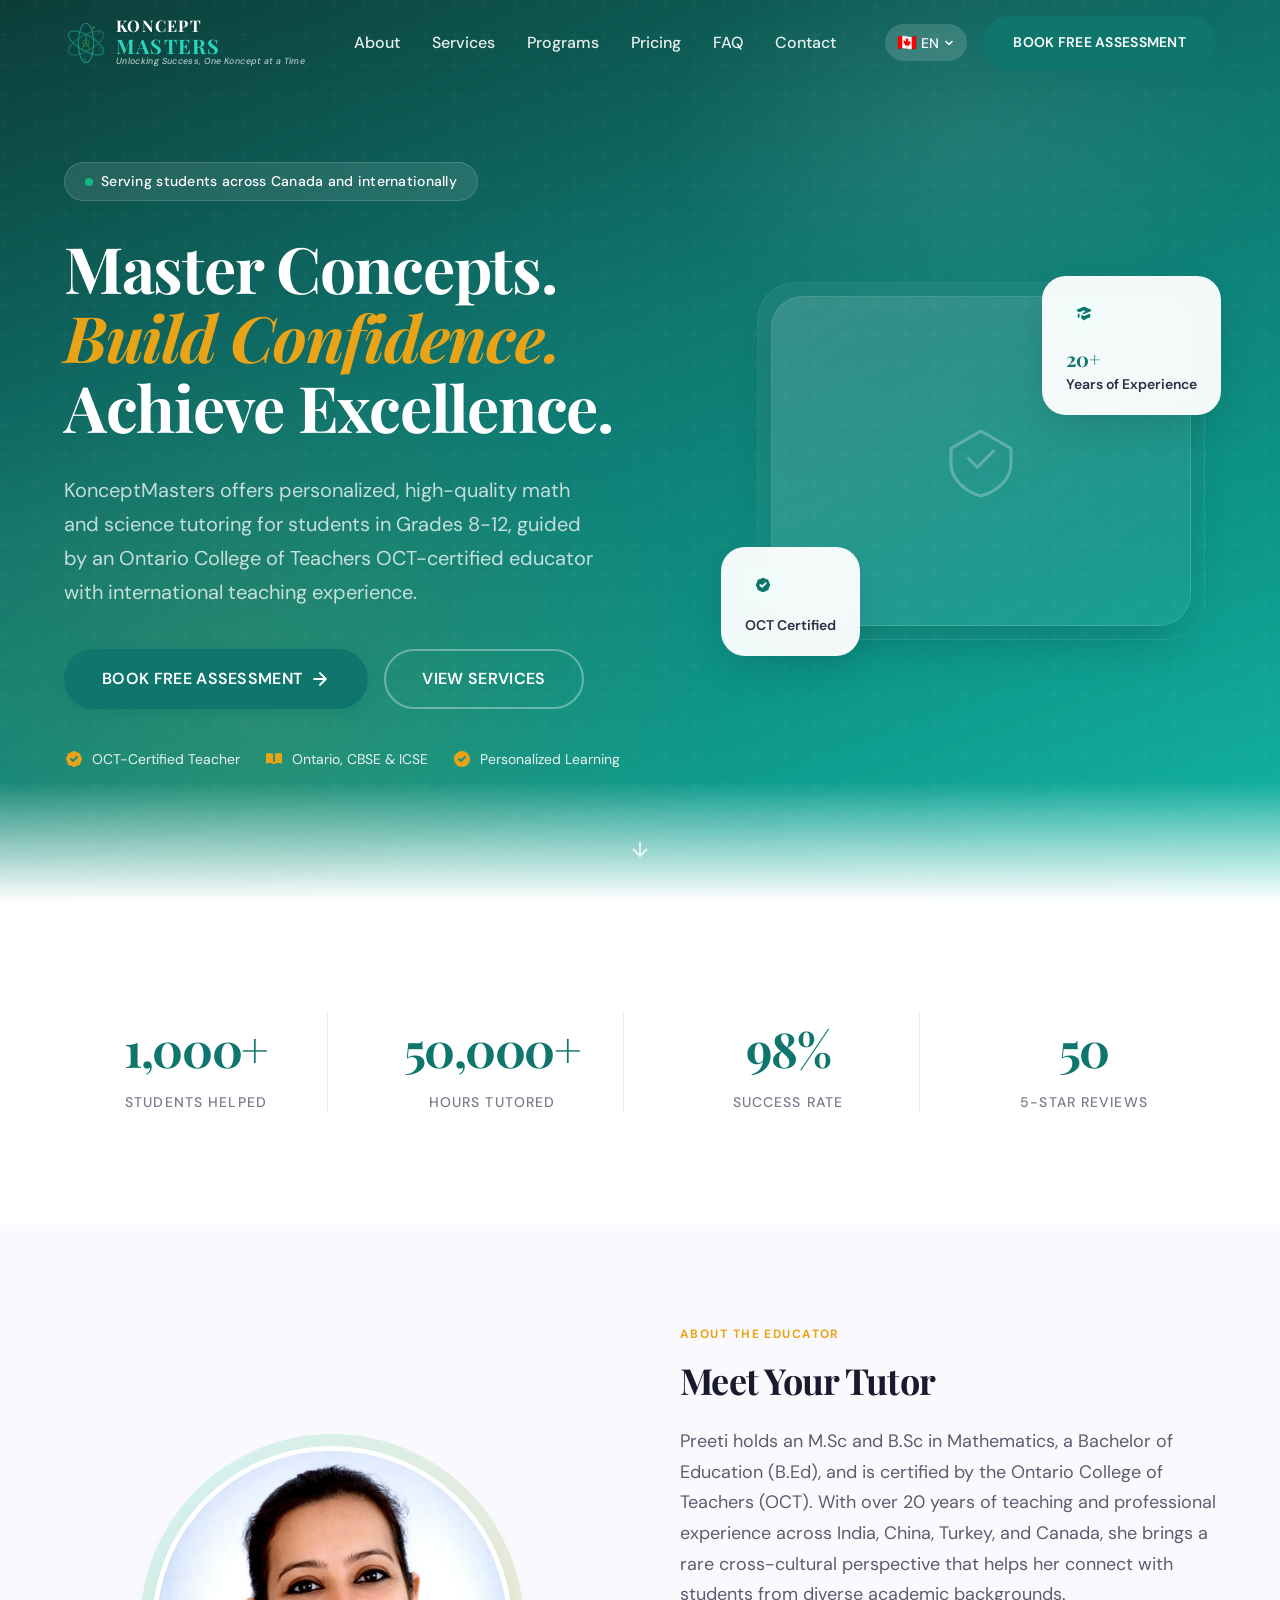
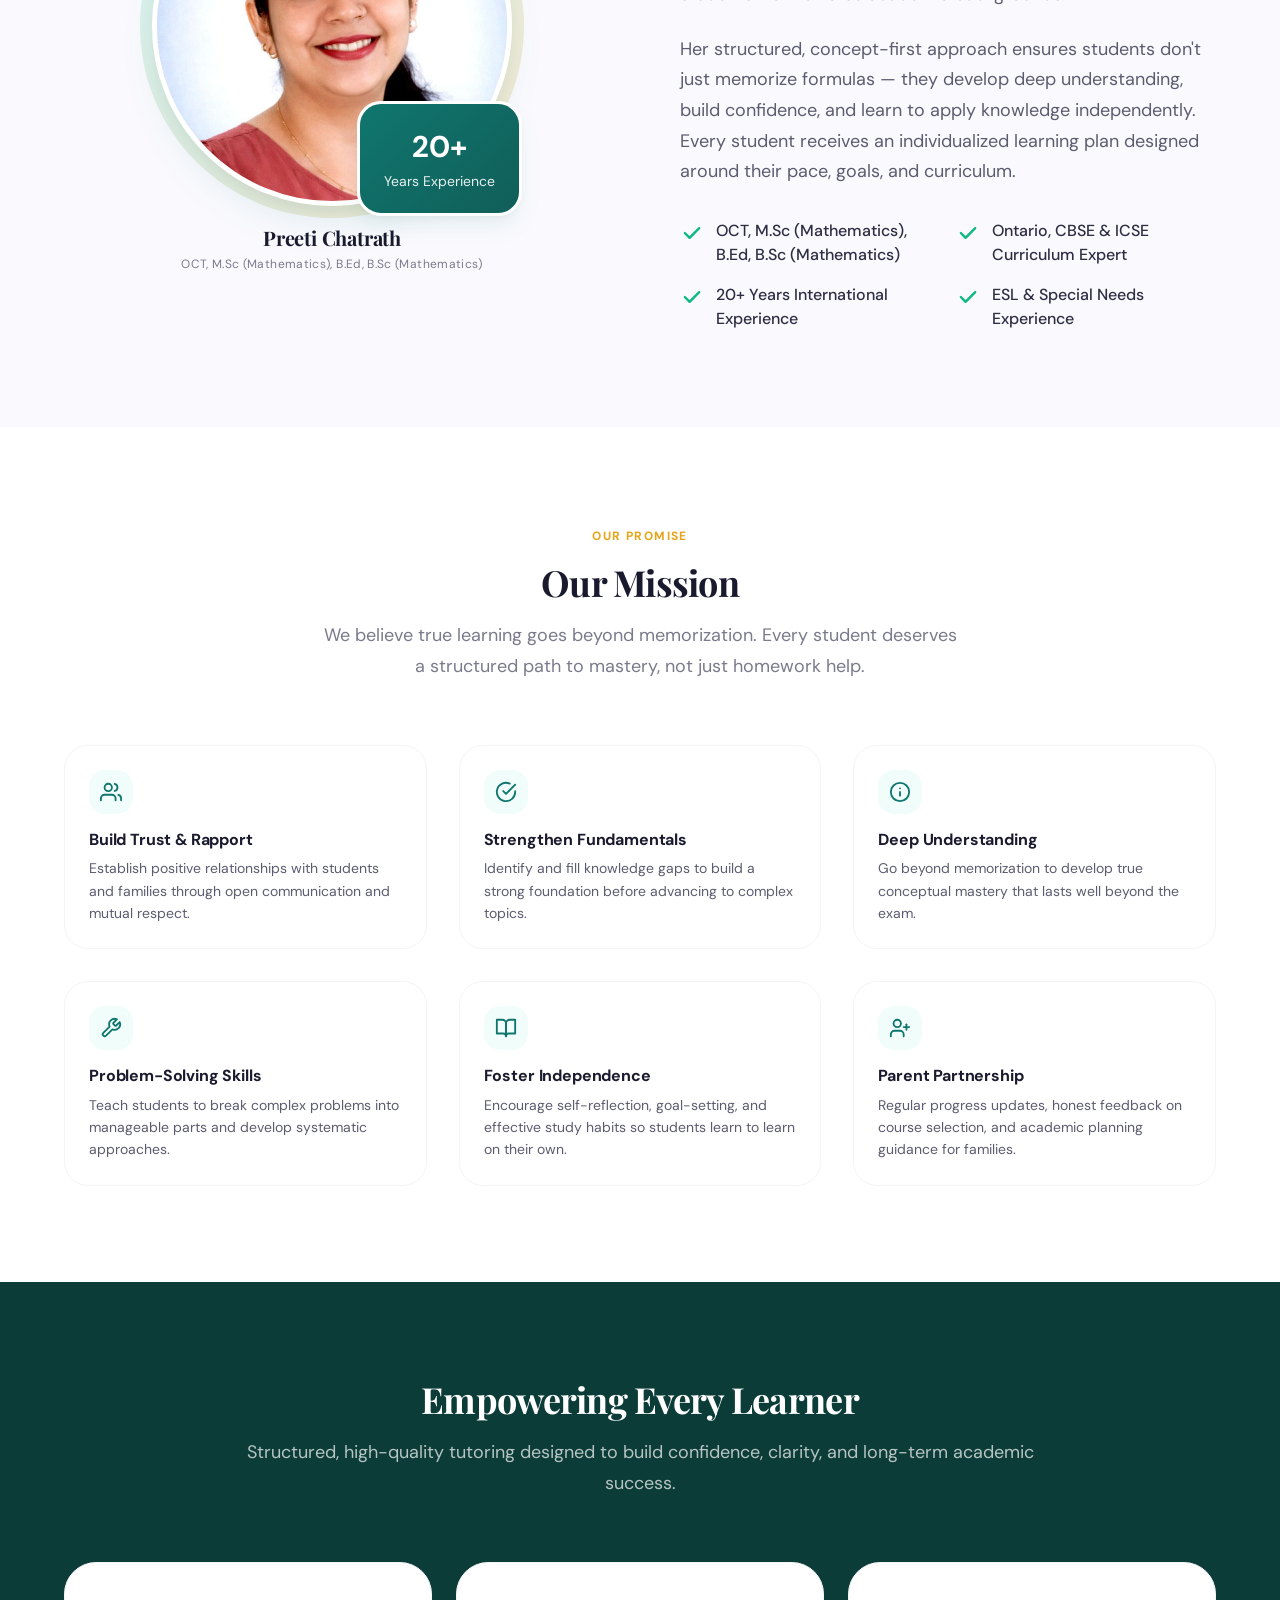
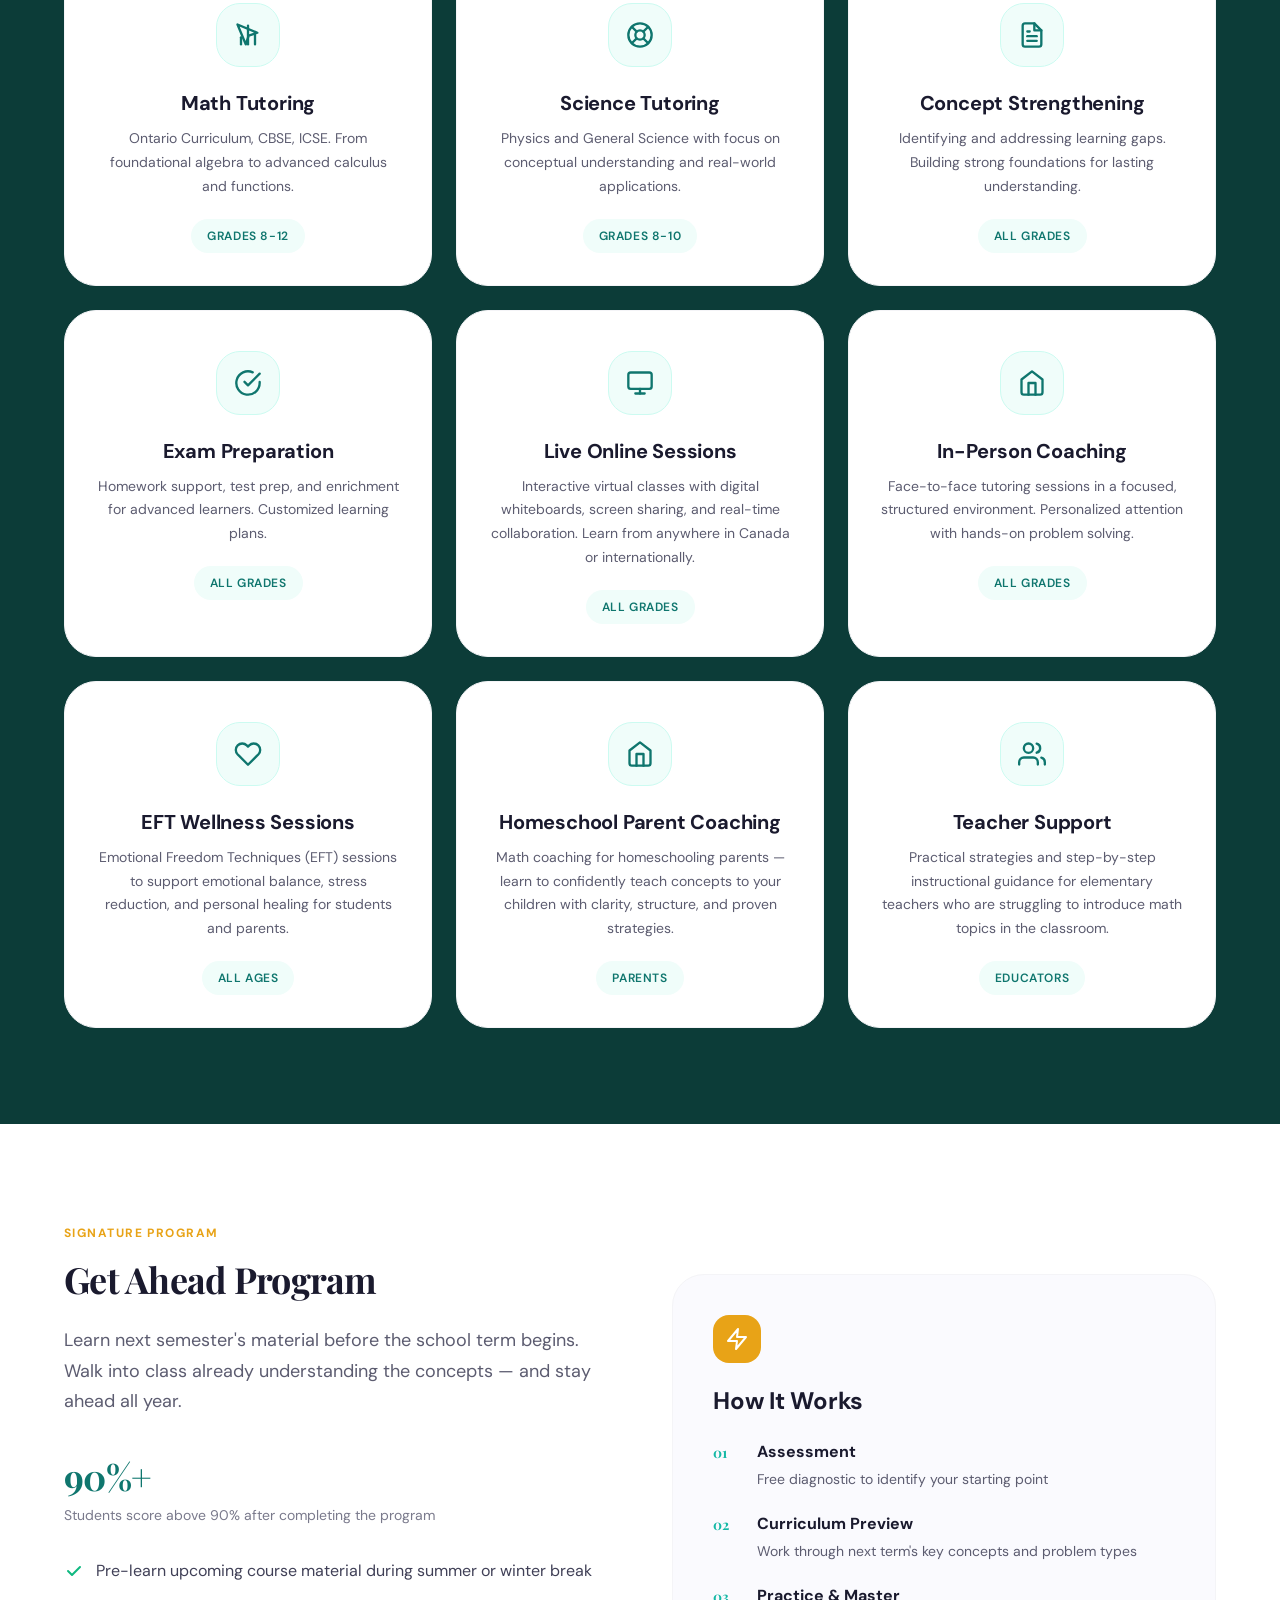
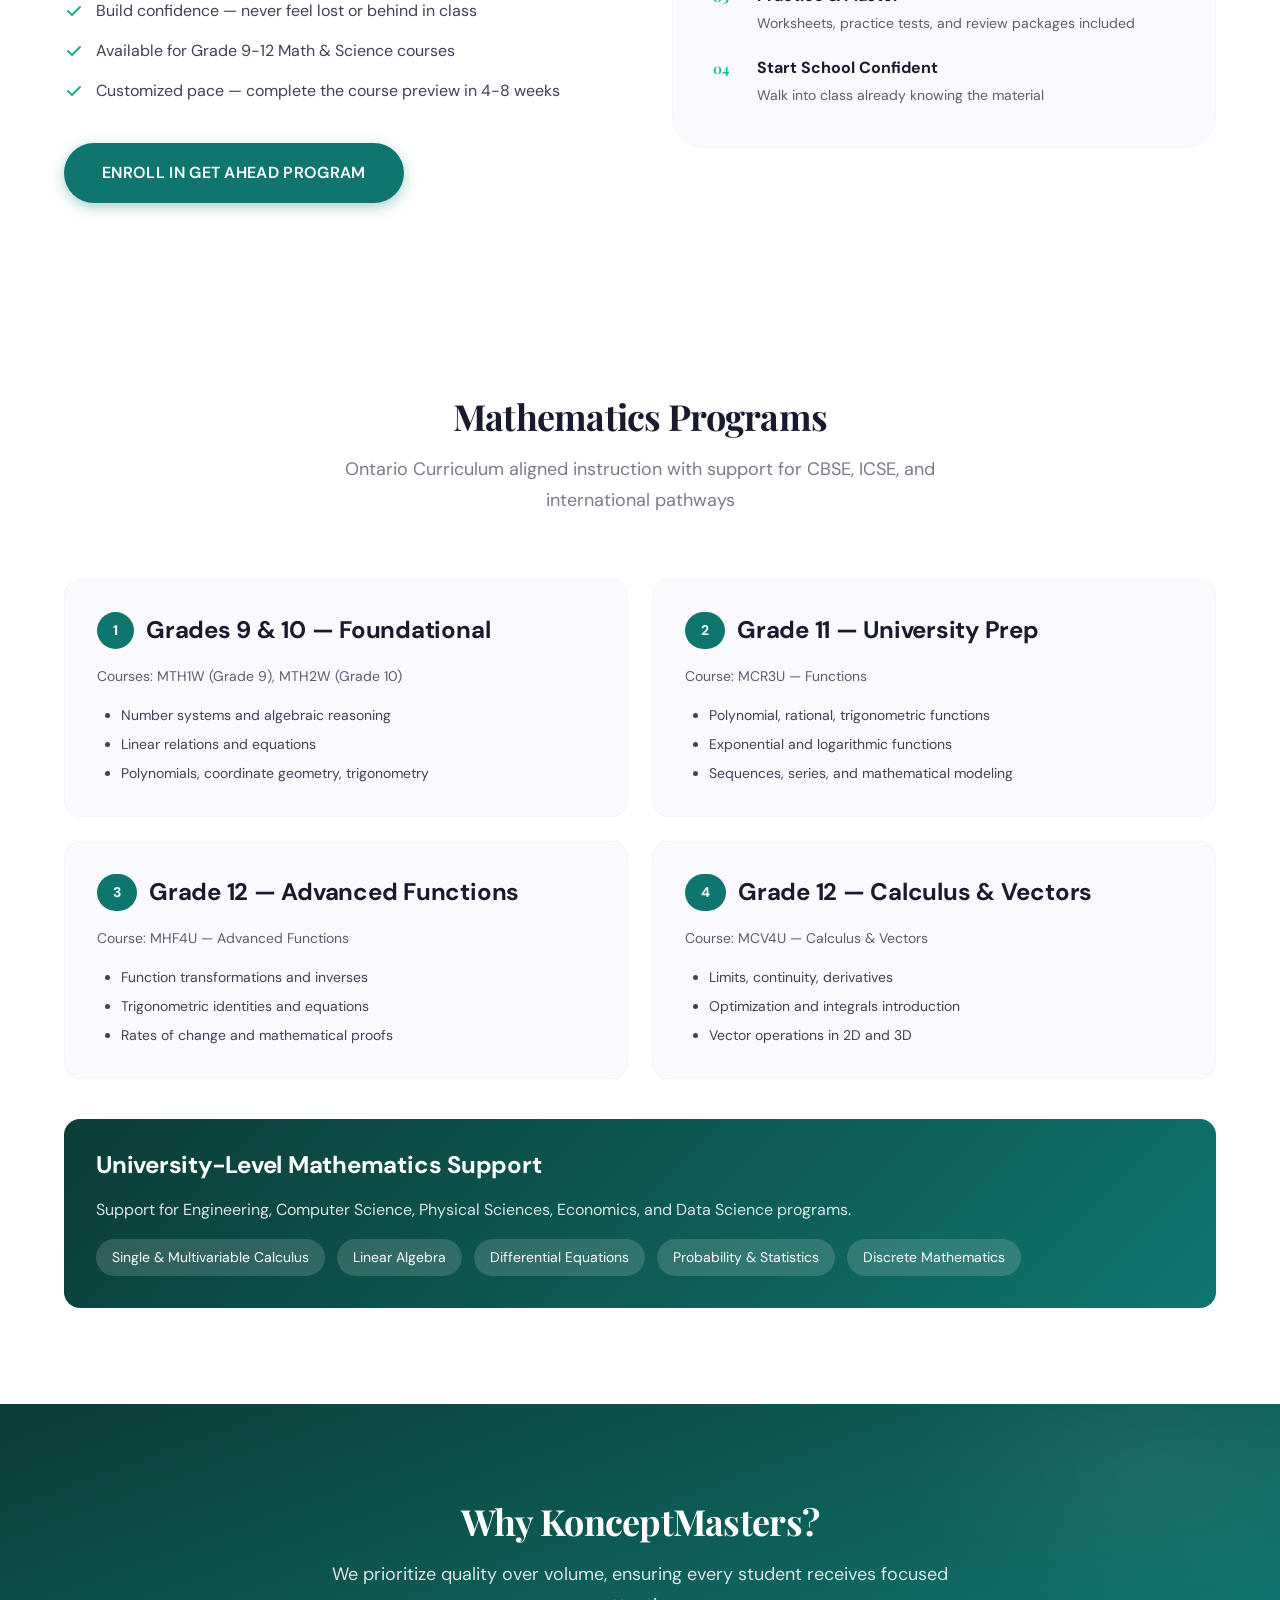
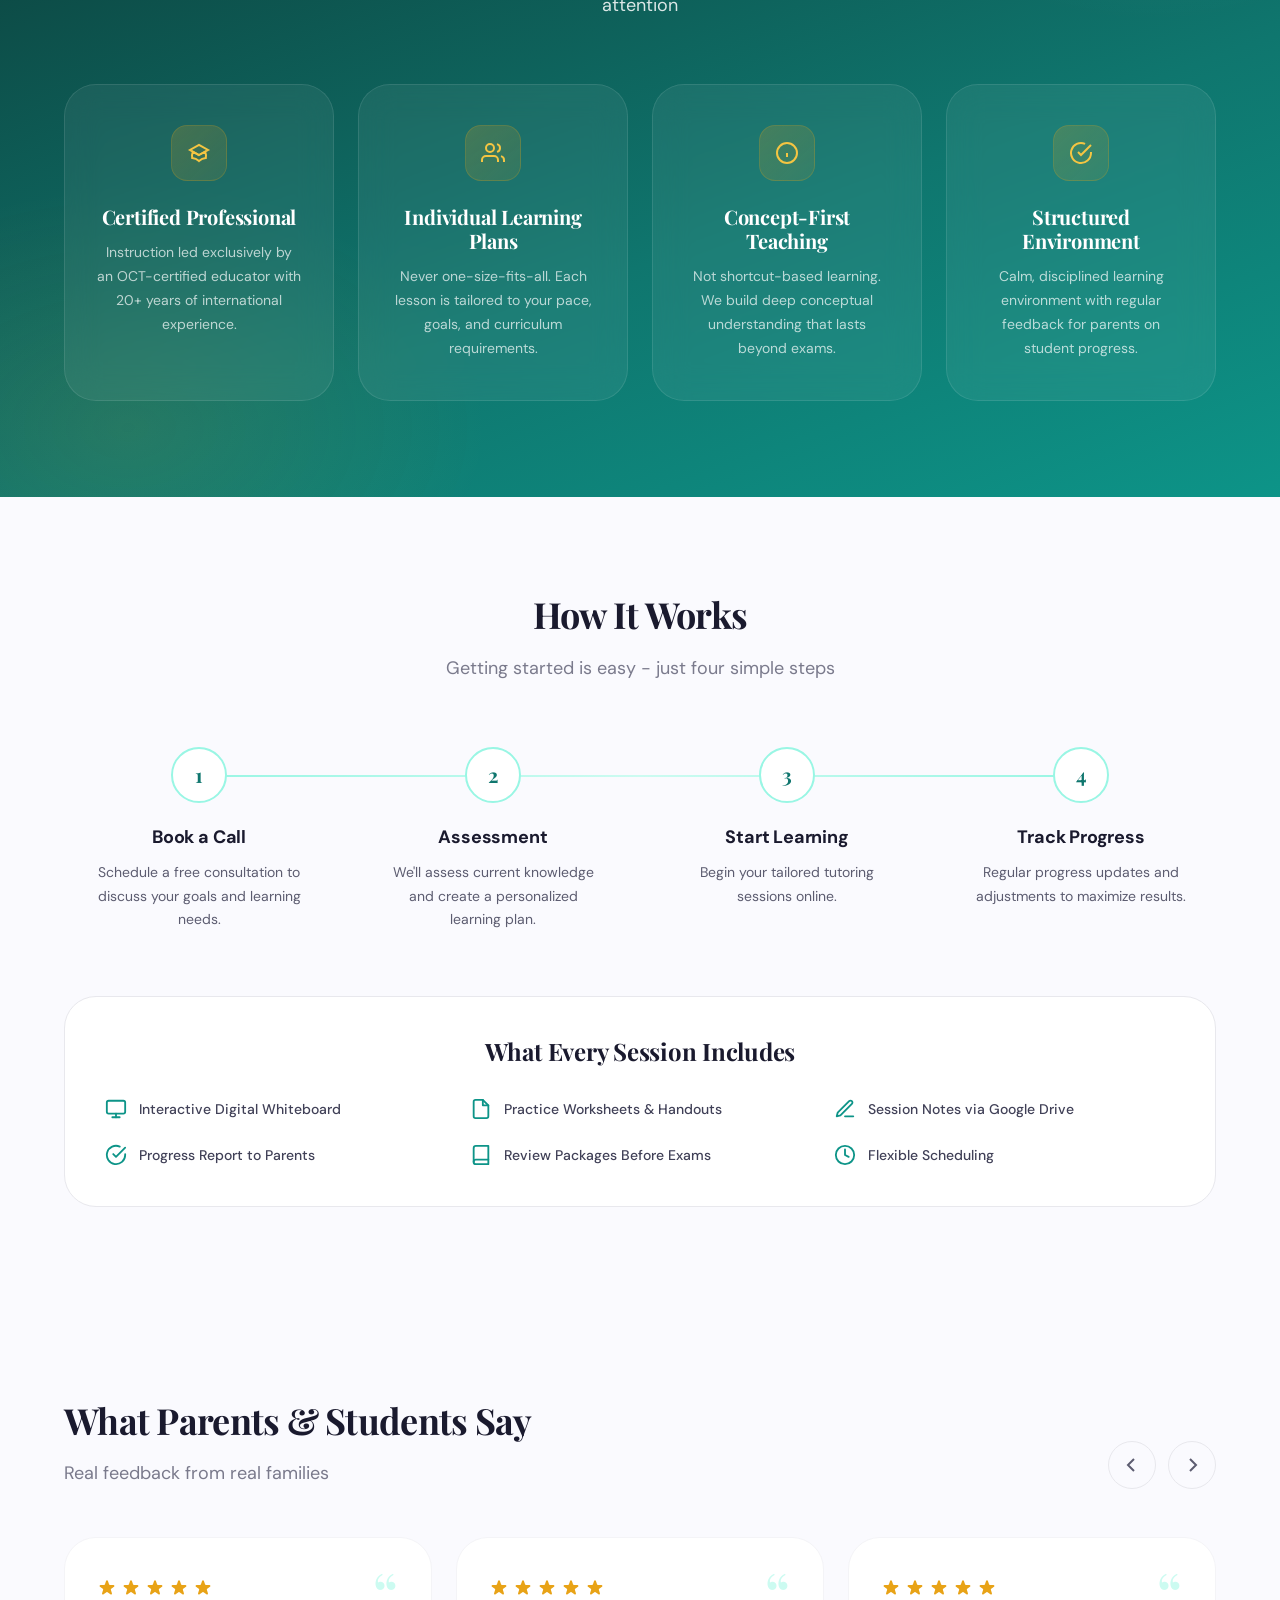
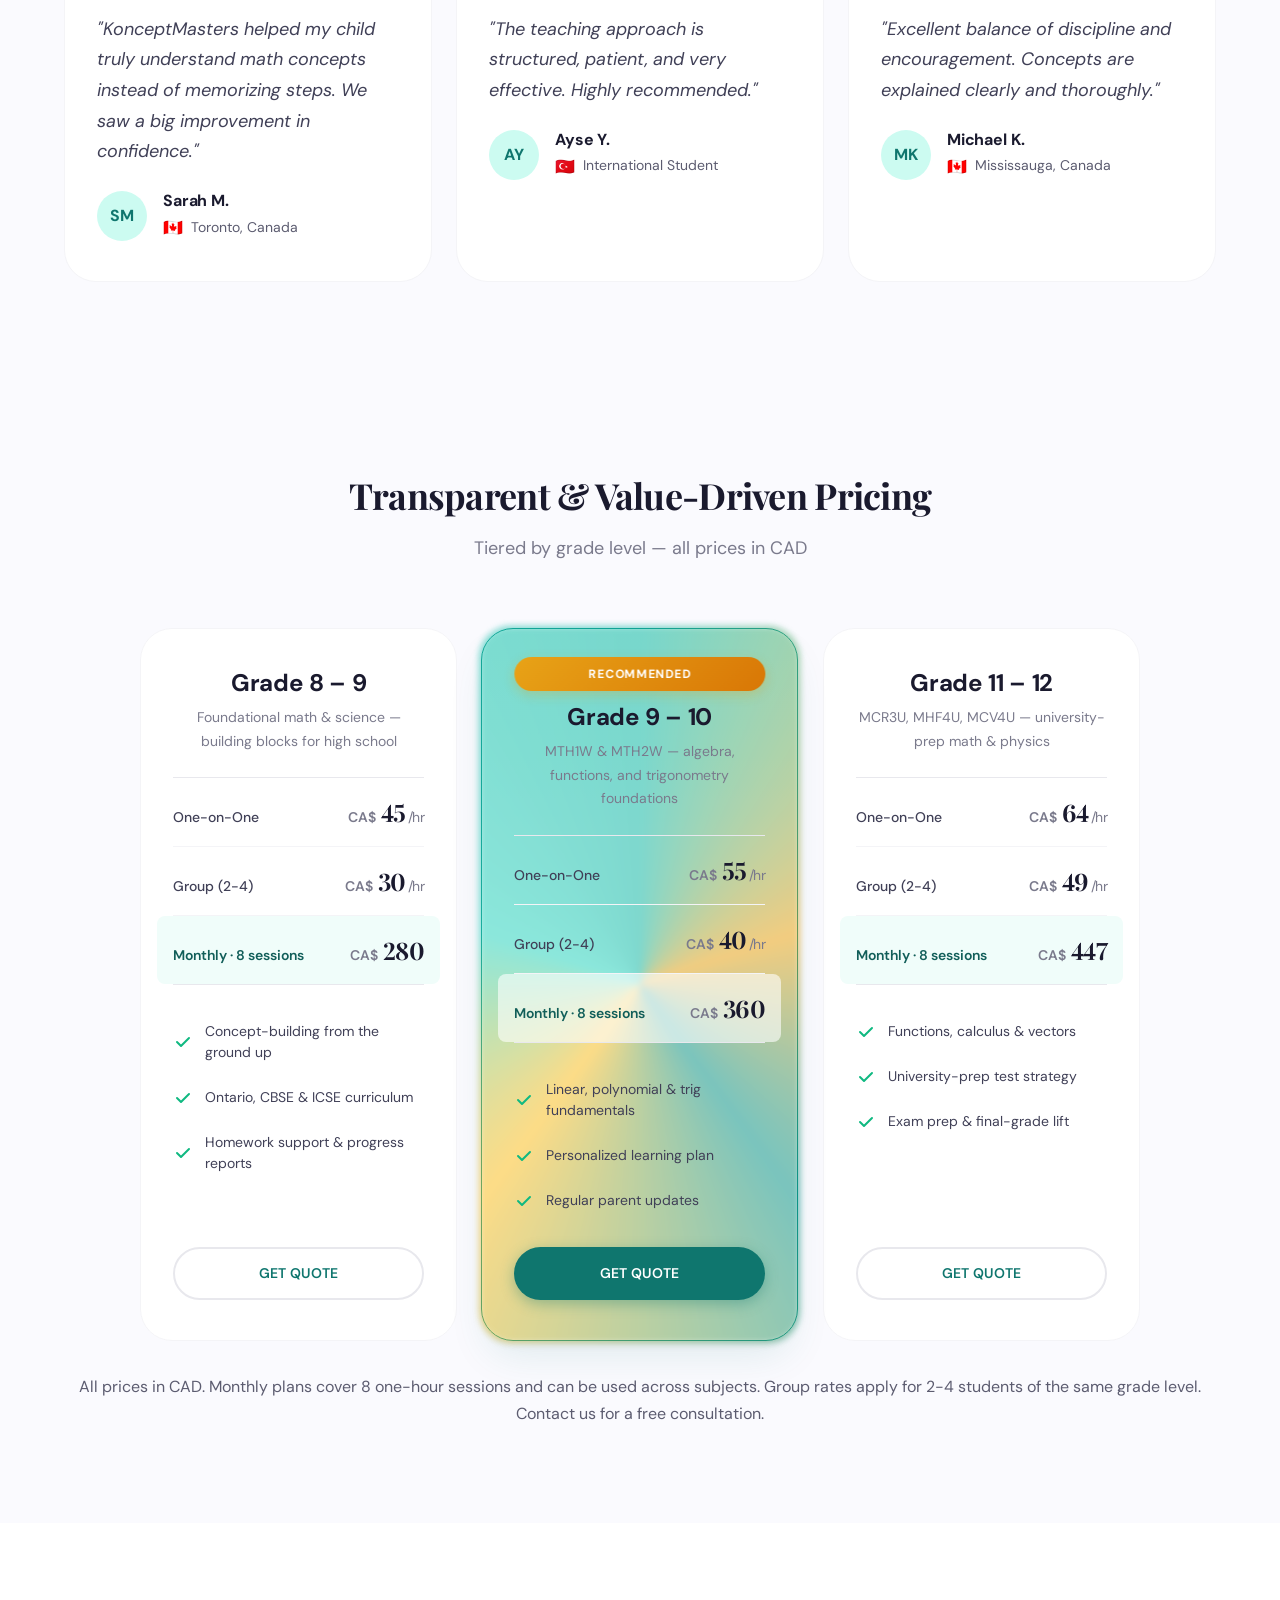
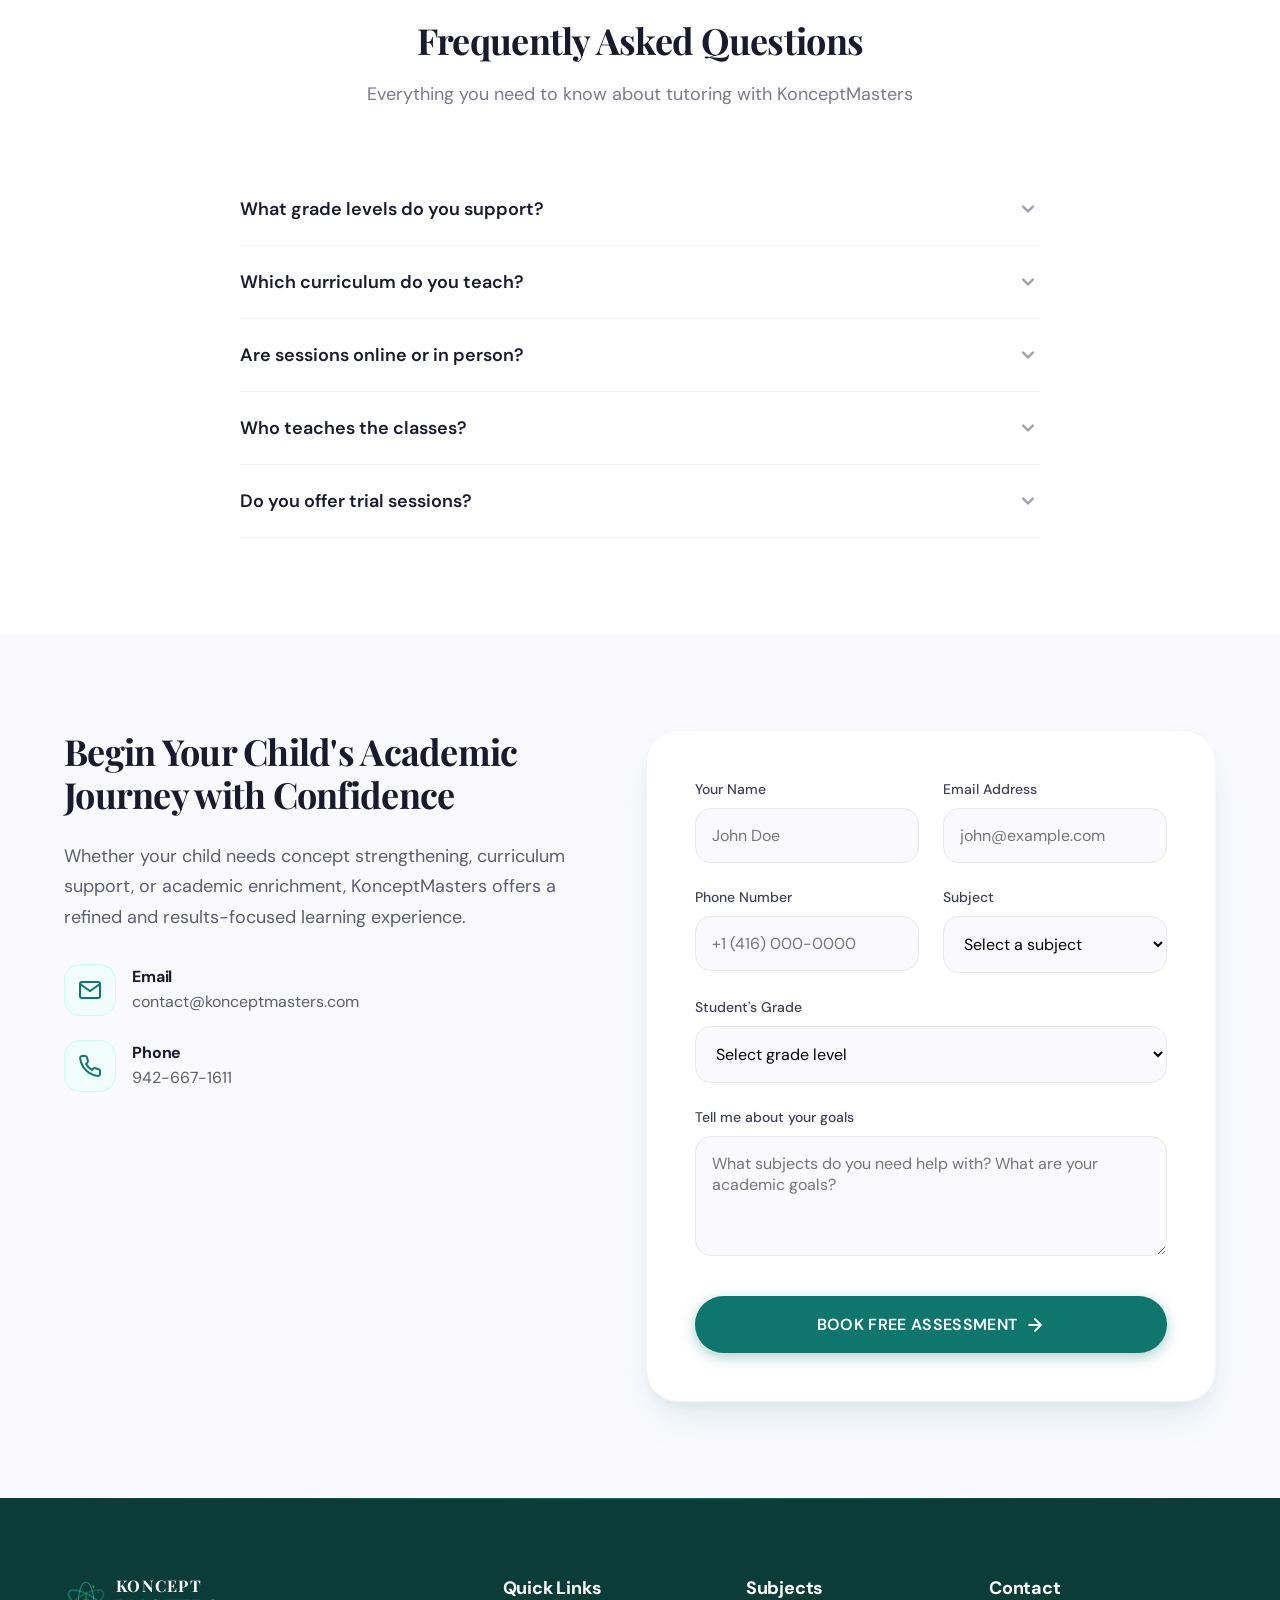
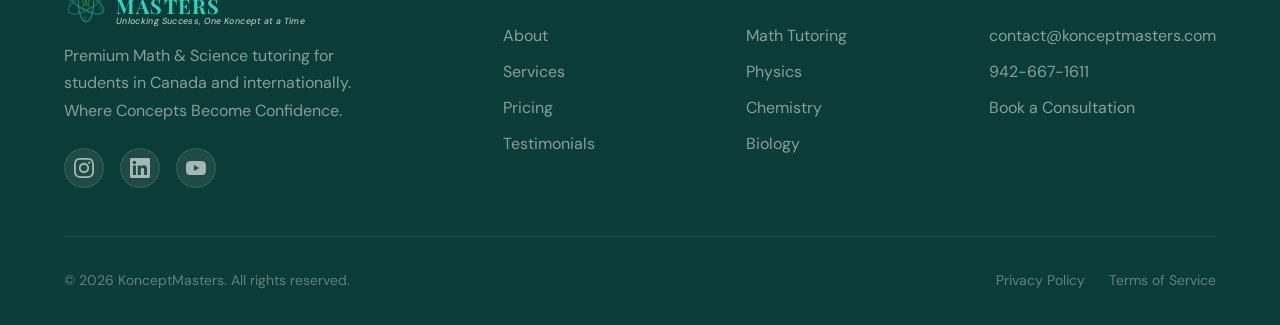
==== index.html @ 27068188 "feat(services): replace services heading with "Empowering Every Learner" Co-Authored-By: Claude Opus" ====
<!DOCTYPE html>
<html lang="en">
<head>
  <meta charset="UTF-8">
  <meta name="viewport" content="width=device-width, initial-scale=1.0">

  <!-- Primary Meta Tags -->
  <title>KonceptMasters - Premium Math & Science Tutoring | OCT-Certified | Canada</title>
  <meta name="title" content="KonceptMasters - Premium Math & Science Tutoring | OCT-Certified | Canada">
  <meta name="description" content="KonceptMasters offers personalized Math & Science tutoring for students in Grades 8-12. OCT-certified educator with 20+ years experience. Ontario, CBSE & ICSE curriculum. Book your free consultation today!">
  <meta name="keywords" content="math tutor, science tutor, OCT certified tutor, Ontario curriculum, CBSE tutor, ICSE tutor, high school tutoring, online tutoring, Canada tutoring, physics tutor, Toronto tutor, Ontario tutoring, grade 8 math, grade 9 math, grade 10 math, grade 11 math, grade 12 math, calculus tutor, advanced functions, MCR3U, MHF4U, MCV4U, university math tutor">
  <meta name="author" content="KonceptMasters">
  <meta name="robots" content="index, follow, max-image-preview:large, max-snippet:-1, max-video-preview:-1">
  <meta name="googlebot" content="index, follow">
  <meta name="bingbot" content="index, follow">

  <!-- Geo Tags (for local SEO) -->
  <meta name="geo.region" content="CA-ON">
  <meta name="geo.placename" content="Toronto">
  <meta name="geo.position" content="43.6532;-79.3832">
  <meta name="ICBM" content="43.6532, -79.3832">

  <!-- Language Alternates (Hreflang for bilingual SEO) -->
  <link rel="alternate" hreflang="en" href="https://konceptmasters.ca/">
  <link rel="alternate" hreflang="tr" href="https://konceptmasters.ca/?lang=tr">
  <link rel="alternate" hreflang="x-default" href="https://konceptmasters.ca/">

  <!-- Open Graph / Facebook -->
  <meta property="og:type" content="website">
  <meta property="og:url" content="https://konceptmasters.ca/">
  <meta property="og:title" content="KonceptMasters - Expert Math & Science Tutoring">
  <meta property="og:description" content="Premium Math & Science tutoring by an OCT-certified educator with 20+ years experience. Ontario, CBSE & ICSE curriculum support. Serving students across Canada and internationally.">
  <meta property="og:image" content="https://konceptmasters.ca/assets/images/og-image.jpg">
  <meta property="og:image:width" content="1200">
  <meta property="og:image:height" content="630">
  <meta property="og:image:alt" content="KonceptMasters - Math and Science Tutoring">
  <meta property="og:site_name" content="KonceptMasters">
  <meta property="og:locale" content="en_CA">
  <meta property="og:locale:alternate" content="tr_TR">

  <!-- Twitter -->
  <meta name="twitter:card" content="summary_large_image">
  <meta name="twitter:url" content="https://konceptmasters.ca/">
  <meta name="twitter:title" content="KonceptMasters - Expert Math & Science Tutoring">
  <meta name="twitter:description" content="Premium Math & Science tutoring by an OCT-certified educator. Ontario, CBSE & ICSE curriculum. Serving students across Canada and internationally.">
  <meta name="twitter:image" content="https://konceptmasters.ca/assets/images/og-image.jpg">
  <meta name="twitter:image:alt" content="KonceptMasters Tutoring Services">

  <!-- Canonical URL -->
  <link rel="canonical" href="https://konceptmasters.ca/">

  <!-- Mobile App Meta -->
  <meta name="theme-color" content="#0f766e">
  <meta name="msapplication-TileColor" content="#0f766e">
  <meta name="apple-mobile-web-app-capable" content="yes">
  <meta name="apple-mobile-web-app-status-bar-style" content="default">
  <meta name="apple-mobile-web-app-title" content="KonceptMasters">

  <!-- Favicon -->
  <link rel="icon" type="image/svg+xml" href="data:image/svg+xml,<svg xmlns='http://www.w3.org/2000/svg' viewBox='0 0 100 100'><text y='.9em' font-size='90'>📐</text></svg>">
  <link rel="apple-touch-icon" href="/assets/images/apple-touch-icon.png">

  <!-- Preconnect for performance -->
  <link rel="preconnect" href="https://fonts.googleapis.com">
  <link rel="preconnect" href="https://fonts.gstatic.com" crossorigin>
  <link rel="dns-prefetch" href="https://fonts.googleapis.com">

  <!-- Preload critical resources -->
  <link rel="preload" href="css/styles.css" as="style">
  <link rel="preload" href="https://fonts.googleapis.com/css2?family=DM+Sans:ital,opsz,wght@0,9..40,300;400;500;600;700&family=Playfair+Display:wght@500;600;700&display=swap" as="style">

  <!-- Fonts -->
  <link href="https://fonts.googleapis.com/css2?family=DM+Sans:ital,opsz,wght@0,9..40,300..700;1,9..40,300..700&family=Playfair+Display:wght@500;600;700&display=swap" rel="stylesheet">

  <!-- Stylesheets -->
  <link rel="stylesheet" href="css/styles.css">
  <link rel="stylesheet" href="css/animations.css">

  <!-- Schema.org Structured Data - Organization -->
  <script type="application/ld+json">
  {
    "@context": "https://schema.org",
    "@type": "EducationalOrganization",
    "@id": "https://konceptmasters.ca/#organization",
    "name": "KonceptMasters",
    "alternateName": "Koncept Masters Tutoring",
    "url": "https://konceptmasters.ca",
    "logo": {
      "@type": "ImageObject",
      "url": "https://konceptmasters.ca/assets/images/logo.png",
      "width": 200,
      "height": 200
    },
    "image": "https://konceptmasters.ca/assets/images/og-image.jpg",
    "description": "Premium Math & Science tutoring by an OCT-certified educator with 20+ years experience. Ontario, CBSE & ICSE curriculum. Serving students across Canada and internationally.",
    "email": "contact@konceptmasters.com",
    "telephone": "+1-942-667-1611",
    "address": {
      "@type": "PostalAddress",
      "addressLocality": "Toronto",
      "addressRegion": "ON",
      "addressCountry": "CA"
    },
    "areaServed": [
      {
        "@type": "Country",
        "name": "Canada"
      },
      {
        "@type": "Country",
        "name": "India"
      }
    ],
    "sameAs": [
      "https://www.instagram.com/konceptmasters",
      "https://www.linkedin.com/company/konceptmasters",
      "https://www.youtube.com/@konceptmasters"
    ],
    "hasOfferCatalog": {
      "@type": "OfferCatalog",
      "name": "Tutoring Services",
      "itemListElement": [
        {
          "@type": "Offer",
          "itemOffered": {
            "@type": "Service",
            "name": "Math Tutoring",
            "description": "Mathematics tutoring for grades 8-12 including Ontario curriculum (MTH1W, MCR3U, MHF4U, MCV4U), CBSE, and ICSE"
          }
        },
        {
          "@type": "Offer",
          "itemOffered": {
            "@type": "Service",
            "name": "Physics Tutoring",
            "description": "High school physics tutoring covering mechanics, electricity, and modern physics"
          }
        },
        {
          "@type": "Offer",
          "itemOffered": {
            "@type": "Service",
            "name": "Chemistry Tutoring",
            "description": "High school chemistry tutoring including organic chemistry and lab skills"
          }
        },
        {
          "@type": "Offer",
          "itemOffered": {
            "@type": "Service",
            "name": "Science Tutoring",
            "description": "Science tutoring for grades 8-10 including Physics and General Science"
          }
        }
      ]
    },
    "aggregateRating": {
      "@type": "AggregateRating",
      "ratingValue": "5.0",
      "bestRating": "5",
      "worstRating": "1",
      "ratingCount": "50",
      "reviewCount": "50"
    },
    "priceRange": "$30-$65 CAD per session"
  }
  </script>

  <!-- Schema.org - Service -->
  <script type="application/ld+json">
  {
    "@context": "https://schema.org",
    "@type": "Service",
    "@id": "https://konceptmasters.ca/#tutoring-service",
    "serviceType": "Tutoring",
    "name": "High School Math & Science Tutoring",
    "description": "Personalized one-on-one tutoring for high school students in Mathematics, Physics, Chemistry, and Biology. Available online and in-person.",
    "provider": {
      "@type": "EducationalOrganization",
      "@id": "https://konceptmasters.ca/#organization"
    },
    "areaServed": ["Canada", "Turkey"],
    "hasOfferCatalog": {
      "@type": "OfferCatalog",
      "name": "Tutoring Packages by Grade",
      "itemListElement": [
        {
          "@type": "Offer",
          "name": "Grade 8-9 — One-on-One Hourly",
          "price": "45",
          "priceCurrency": "CAD",
          "description": "1 hour of personalized tutoring for Grade 8-9 students"
        },
        {
          "@type": "Offer",
          "name": "Grade 8-9 — Group Session (2-4)",
          "price": "30",
          "priceCurrency": "CAD",
          "description": "1 hour of small-group tutoring for Grade 8-9 students"
        },
        {
          "@type": "Offer",
          "name": "Grade 8-9 — Monthly (8 sessions)",
          "price": "280",
          "priceCurrency": "CAD",
          "description": "8 one-hour sessions per month for Grade 8-9 students"
        },
        {
          "@type": "Offer",
          "name": "Grade 9-10 — One-on-One Hourly",
          "price": "55",
          "priceCurrency": "CAD",
          "description": "1 hour of personalized tutoring for Grade 9-10 students (MTH1W / MTH2W)"
        },
        {
          "@type": "Offer",
          "name": "Grade 9-10 — Group Session (2-4)",
          "price": "40",
          "priceCurrency": "CAD",
          "description": "1 hour of small-group tutoring for Grade 9-10 students"
        },
        {
          "@type": "Offer",
          "name": "Grade 9-10 — Monthly (8 sessions)",
          "price": "360",
          "priceCurrency": "CAD",
          "description": "8 one-hour sessions per month for Grade 9-10 students"
        },
        {
          "@type": "Offer",
          "name": "Grade 11-12 — One-on-One Hourly",
          "price": "65",
          "priceCurrency": "CAD",
          "description": "1 hour of personalized tutoring for Grade 11-12 students (MCR3U, MHF4U, MCV4U)"
        },
        {
          "@type": "Offer",
          "name": "Grade 11-12 — Group Session (2-4)",
          "price": "50",
          "priceCurrency": "CAD",
          "description": "1 hour of small-group tutoring for Grade 11-12 students"
        },
        {
          "@type": "Offer",
          "name": "Grade 11-12 — Monthly (8 sessions)",
          "price": "450",
          "priceCurrency": "CAD",
          "description": "8 one-hour sessions per month for Grade 11-12 students"
        }
      ]
    }
  }
  </script>

  <!-- Schema.org - FAQPage -->
  <script type="application/ld+json">
  {
    "@context": "https://schema.org",
    "@type": "FAQPage",
    "mainEntity": [
      {
        "@type": "Question",
        "name": "How do online tutoring sessions work?",
        "acceptedAnswer": {
          "@type": "Answer",
          "text": "Online sessions are conducted via Zoom or Google Meet. We use a digital whiteboard for real-time problem solving, screen sharing for demonstrations, and provide session recordings upon request. All you need is a computer with internet access and a quiet space to learn."
        }
      },
      {
        "@type": "Question",
        "name": "What grades and subjects do you tutor?",
        "acceptedAnswer": {
          "@type": "Answer",
          "text": "We specialize in high school Math and Science (Grades 9-12). This includes all levels of Mathematics (including Calculus and Advanced Functions), Physics, Chemistry, and Biology. We're familiar with both Canadian (Ontario) and Turkish curriculums."
        }
      },
      {
        "@type": "Question",
        "name": "Do you offer in-person tutoring?",
        "acceptedAnswer": {
          "@type": "Answer",
          "text": "Yes! We offer both online and in-person tutoring. In-person sessions are available in select areas. Online sessions are available worldwide and work great for students in both Canada and Turkey."
        }
      },
      {
        "@type": "Question",
        "name": "How long are tutoring sessions?",
        "acceptedAnswer": {
          "@type": "Answer",
          "text": "Standard sessions are 1 hour long, which is ideal for focused learning without fatigue. For exam preparation or intensive review, 90-minute or 2-hour sessions can be arranged."
        }
      },
      {
        "@type": "Question",
        "name": "Do you offer a free trial session?",
        "acceptedAnswer": {
          "@type": "Answer",
          "text": "Yes! We offer a free 15-20 minute consultation call where we can discuss your goals, assess your needs, and see if we're a good fit."
        }
      }
    ]
  }
  </script>

  <!-- Schema.org - BreadcrumbList -->
  <script type="application/ld+json">
  {
    "@context": "https://schema.org",
    "@type": "BreadcrumbList",
    "itemListElement": [
      {
        "@type": "ListItem",
        "position": 1,
        "name": "Home",
        "item": "https://konceptmasters.ca/"
      }
    ]
  }
  </script>

  <!-- Schema.org - WebSite (for sitelinks search) -->
  <script type="application/ld+json">
  {
    "@context": "https://schema.org",
    "@type": "WebSite",
    "name": "KonceptMasters",
    "url": "https://konceptmasters.ca",
    "potentialAction": {
      "@type": "SearchAction",
      "target": "https://konceptmasters.ca/?s={search_term_string}",
      "query-input": "required name=search_term_string"
    }
  }
  </script>
</head>
<body>
  <!-- Page Loader -->
  <div class="page-loader" id="pageLoader">
    <div class="loader-spinner"></div>
  </div>

  <!-- Navigation -->
  <nav class="navbar" id="navbar">
    <div class="container">
      <a href="#" class="navbar-logo">
        <img src="assets/images/logo.svg" alt="KonceptMasters Logo" width="44" height="44">
        <span class="logo-text"><span class="logo-top">Koncept</span><span class="logo-bottom">Masters</span><span class="logo-tagline">Unlocking Success, One Koncept at a Time</span></span>
      </a>

      <ul class="navbar-menu">
        <li><a href="#about" class="navbar-link" data-lang="nav.about">About</a></li>
        <li><a href="#services" class="navbar-link" data-lang="nav.services">Services</a></li>
        <li><a href="#programs" class="navbar-link">Programs</a></li>
        <li><a href="#pricing" class="navbar-link" data-lang="nav.pricing">Pricing</a></li>
        <li><a href="#faq" class="navbar-link" data-lang="nav.faq">FAQ</a></li>
        <li><a href="#contact" class="navbar-link" data-lang="nav.contact">Contact</a></li>
      </ul>

      <div class="navbar-actions">
        <button class="lang-toggle" id="langToggle" aria-label="Toggle language">
          <span class="flag" id="currentFlag">🇨🇦</span>
          <span id="currentLang">EN</span>
          <svg width="12" height="12" viewBox="0 0 12 12" fill="none" xmlns="http://www.w3.org/2000/svg">
            <path d="M3 4.5L6 7.5L9 4.5" stroke="currentColor" stroke-width="1.5" stroke-linecap="round" stroke-linejoin="round"/>
          </svg>
        </button>
        <a href="#contact" class="btn btn-primary nav-cta-btn" data-lang="nav.cta">Book Free Session</a>
      </div>

      <button class="mobile-toggle" id="mobileToggle" aria-label="Toggle menu">
        <span></span>
        <span></span>
        <span></span>
      </button>
    </div>
  </nav>

  <!-- Mobile Menu -->
  <div class="mobile-overlay" id="mobileOverlay"></div>
  <div class="mobile-menu" id="mobileMenu">
    <div class="mobile-menu-header">
      <span class="navbar-logo" style="color: var(--primary-900);">
        <img src="assets/images/logo.svg" alt="KonceptMasters Logo" width="44" height="44">
        <span class="logo-text"><span class="logo-top">Koncept</span><span class="logo-bottom">Masters</span><span class="logo-tagline">Unlocking Success, One Koncept at a Time</span></span>
      </span>
      <button class="mobile-menu-close" id="mobileClose" aria-label="Close menu">&times;</button>
    </div>
    <ul class="mobile-menu-links">
      <li><a href="#about" data-lang="nav.about">About</a></li>
      <li><a href="#services" data-lang="nav.services">Services</a></li>
      <li><a href="#programs">Programs</a></li>
      <li><a href="#pricing" data-lang="nav.pricing">Pricing</a></li>
      <li><a href="#faq" data-lang="nav.faq">FAQ</a></li>
      <li><a href="#contact" data-lang="nav.contact">Contact</a></li>
    </ul>
    <div style="margin-top: var(--space-8);">
      <button class="lang-toggle" id="langToggleMobile" style="width: 100%; justify-content: center; background: var(--gray-100); color: var(--gray-700);">
        <span class="flag">🇨🇦</span>
        <span data-lang="lang.switch">Switch to Turkish</span>
      </button>
    </div>
    <div style="margin-top: var(--space-4);">
      <a href="#contact" class="btn btn-primary btn-lg" style="width: 100%;" data-lang="nav.cta">Book Free Session</a>
    </div>
  </div>

  <!-- Hero Section -->
  <section class="hero" id="hero">
    <div class="hero-pattern"></div>
    <div class="container">
      <div class="hero-content">
        <div class="hero-badge">
          <span class="dot"></span>
          <span data-lang="hero.badge">Serving students across Canada and internationally</span>
        </div>
        <h1>
          <span data-lang="hero.title1">Master Concepts.</span>
          <span class="highlight" data-lang="hero.title2">Build Confidence.</span>
          <br>
          <span data-lang="hero.title3">Achieve Excellence.</span>
        </h1>
        <p class="hero-description" data-lang="hero.description">
          KonceptMasters offers personalized, high-quality math and science tutoring for students in Grades 8-12, guided by an Ontario College of Teachers OCT-certified educator with international teaching experience.
        </p>
        <div class="hero-buttons">
          <a href="#contact" class="btn btn-primary btn-lg">
            <span data-lang="hero.cta1">Book Free Assessment</span>
            <svg class="btn-icon" viewBox="0 0 20 20" fill="none" xmlns="http://www.w3.org/2000/svg">
              <path d="M4.167 10h11.666M10 4.167L15.833 10 10 15.833" stroke="currentColor" stroke-width="2" stroke-linecap="round" stroke-linejoin="round"/>
            </svg>
          </a>
          <a href="#services" class="btn btn-outline btn-lg" data-lang="hero.cta2">View Services</a>
        </div>
        <div class="hero-trust">
          <div class="hero-trust-item">
            <svg viewBox="0 0 20 20" fill="currentColor">
              <path fill-rule="evenodd" d="M6.267 3.455a3.066 3.066 0 001.745-.723 3.066 3.066 0 013.976 0 3.066 3.066 0 001.745.723 3.066 3.066 0 012.812 2.812c.051.643.304 1.254.723 1.745a3.066 3.066 0 010 3.976 3.066 3.066 0 00-.723 1.745 3.066 3.066 0 01-2.812 2.812 3.066 3.066 0 00-1.745.723 3.066 3.066 0 01-3.976 0 3.066 3.066 0 00-1.745-.723 3.066 3.066 0 01-2.812-2.812 3.066 3.066 0 00-.723-1.745 3.066 3.066 0 010-3.976 3.066 3.066 0 00.723-1.745 3.066 3.066 0 012.812-2.812zm7.44 5.252a1 1 0 00-1.414-1.414L9 10.586 7.707 9.293a1 1 0 00-1.414 1.414l2 2a1 1 0 001.414 0l4-4z" clip-rule="evenodd"/>
            </svg>
            <span data-lang="hero.trust1">OCT-Certified Teacher</span>
          </div>
          <div class="hero-trust-item">
            <svg viewBox="0 0 20 20" fill="currentColor">
              <path d="M9 4.804A7.968 7.968 0 005.5 4c-1.255 0-2.443.29-3.5.804v10A7.969 7.969 0 015.5 14c1.669 0 3.218.51 4.5 1.385A7.962 7.962 0 0114.5 14c1.255 0 2.443.29 3.5.804v-10A7.968 7.968 0 0014.5 4c-1.255 0-2.443.29-3.5.804V12a1 1 0 11-2 0V4.804z"/>
            </svg>
            <span data-lang="hero.trust2">Ontario, CBSE & ICSE</span>
          </div>
          <div class="hero-trust-item">
            <svg viewBox="0 0 20 20" fill="currentColor">
              <path fill-rule="evenodd" d="M10 18a8 8 0 100-16 8 8 0 000 16zm3.707-9.293a1 1 0 00-1.414-1.414L9 10.586 7.707 9.293a1 1 0 00-1.414 1.414l2 2a1 1 0 001.414 0l4-4z" clip-rule="evenodd"/>
            </svg>
            <span data-lang="hero.trust3">Personalized Learning</span>
          </div>
        </div>
      </div>
      <div class="hero-visual">
        <div class="hero-card-visual">
          <div class="hero-main-card">
            <svg class="hero-card-icon" viewBox="0 0 64 64" fill="none" stroke="white" stroke-width="2.5" stroke-linecap="round" stroke-linejoin="round">
              <path d="M32 8L8 22V34C8 46 18 56 32 60C46 56 56 46 56 34V22L32 8Z"/>
              <path d="M22 30L29 37L42 24"/>
            </svg>
          </div>
          <div class="hero-floating hero-floating-1">
            <div class="hero-floating-icon">
              <svg viewBox="0 0 20 20" fill="currentColor"><path fill-rule="evenodd" d="M6.267 3.455a3.066 3.066 0 001.745-.723 3.066 3.066 0 013.976 0 3.066 3.066 0 001.745.723 3.066 3.066 0 012.812 2.812c.051.643.304 1.254.723 1.745a3.066 3.066 0 010 3.976 3.066 3.066 0 00-.723 1.745 3.066 3.066 0 01-2.812 2.812 3.066 3.066 0 00-1.745.723 3.066 3.066 0 01-3.976 0 3.066 3.066 0 00-1.745-.723 3.066 3.066 0 01-2.812-2.812 3.066 3.066 0 00-.723-1.745 3.066 3.066 0 010-3.976 3.066 3.066 0 00.723-1.745 3.066 3.066 0 012.812-2.812zm7.44 5.252a1 1 0 00-1.414-1.414L9 10.586 7.707 9.293a1 1 0 00-1.414 1.414l2 2a1 1 0 001.414 0l4-4z" clip-rule="evenodd"/></svg>
            </div>
            <div class="hero-floating-label">OCT Certified</div>
          </div>
          <div class="hero-floating hero-floating-2">
            <div class="hero-floating-icon">
              <svg viewBox="0 0 20 20" fill="currentColor"><path d="M10.394 2.08a1 1 0 00-.788 0l-7 3a1 1 0 000 1.84L5.25 8.051a.999.999 0 01.356-.257l4-1.714a1 1 0 11.788 1.838L7.667 9.088l1.94.831a1 1 0 00.787 0l7-3a1 1 0 000-1.838l-7-3zM3.31 9.397L5 10.12v4.102a8.969 8.969 0 00-1.05-.174 1 1 0 01-.89-.89 11.115 11.115 0 01.25-3.762zM9.3 16.573A9.026 9.026 0 007 14.935v-3.957l1.818.78a3 3 0 002.364 0l5.508-2.361a11.026 11.026 0 01.25 3.762 1 1 0 01-.89.89 8.968 8.968 0 00-5.35 2.524 1 1 0 01-1.4 0z"/></svg>
            </div>
            <div class="hero-floating-value">20+</div>
            <div class="hero-floating-label">Years of Experience</div>
          </div>
        </div>
      </div>
    </div>
    <!-- Scroll Indicator -->
    <div class="scroll-indicator">
      <svg viewBox="0 0 24 24" fill="none" stroke="currentColor" stroke-width="2">
        <path d="M12 5v14M5 12l7 7 7-7"/>
      </svg>
    </div>
  </section>

  <!-- Stats Section -->
  <section class="stats" id="stats">
    <div class="container">
      <div class="stats-grid">
        <div class="stat-item" data-animate="fade-up">
          <div class="stat-number" data-count="1000" data-suffix="+">0</div>
          <div class="stat-label" data-lang="stats.students">Students Helped</div>
        </div>
        <div class="stat-item" data-animate="fade-up" data-delay="100">
          <div class="stat-number" data-count="50000" data-suffix="+">0</div>
          <div class="stat-label" data-lang="stats.hours">Hours Tutored</div>
        </div>
        <div class="stat-item" data-animate="fade-up" data-delay="200">
          <div class="stat-number" data-count="98" data-suffix="%">0</div>
          <div class="stat-label" data-lang="stats.success">Success Rate</div>
        </div>
        <div class="stat-item" data-animate="fade-up" data-delay="300">
          <div class="stat-number" data-count="50">0</div>
          <div class="stat-label" data-lang="stats.reviews">5-Star Reviews</div>
        </div>
      </div>
    </div>
  </section>

  <!-- About Section -->
  <section class="about section" id="about">
    <div class="container">
      <div class="about-image-wrapper" data-animate="fade-right">
        <img src="assets/images/tutor.png" alt="Preeti Chatrath - OCT Certified Educator" class="about-image">
        <div class="about-tutor-name">
          <h3>Preeti Chatrath</h3>
          <p>OCT, M.Sc (Mathematics), B.Ed, B.Sc (Mathematics)</p>
        </div>
        <div class="about-experience-badge">
          <span class="number">20+</span>
          <span class="text" data-lang="about.experience">Years Experience</span>
        </div>
      </div>
      <div class="about-content" data-animate="fade-left">
        <span class="section-label">About the Educator</span>
        <h2>Meet Your Tutor</h2>
        <p>
          Preeti holds an M.Sc and B.Sc in Mathematics, a Bachelor of Education (B.Ed), and is certified by the Ontario College of Teachers (OCT). With over 20 years of teaching and professional experience across India, China, Turkey, and Canada, she brings a rare cross-cultural perspective that helps her connect with students from diverse academic backgrounds.
        </p>
        <p>
          Her structured, concept-first approach ensures students don't just memorize formulas — they develop deep understanding, build confidence, and learn to apply knowledge independently. Every student receives an individualized learning plan designed around their pace, goals, and curriculum.
        </p>
        <div class="about-features">
          <div class="about-feature">
            <svg class="about-feature-icon" viewBox="0 0 20 20" fill="currentColor">
              <path fill-rule="evenodd" d="M16.707 5.293a1 1 0 010 1.414l-8 8a1 1 0 01-1.414 0l-4-4a1 1 0 011.414-1.414L8 12.586l7.293-7.293a1 1 0 011.414 0z" clip-rule="evenodd"/>
            </svg>
            <span>OCT, M.Sc (Mathematics), B.Ed, B.Sc (Mathematics)</span>
          </div>
          <div class="about-feature">
            <svg class="about-feature-icon" viewBox="0 0 20 20" fill="currentColor">
              <path fill-rule="evenodd" d="M16.707 5.293a1 1 0 010 1.414l-8 8a1 1 0 01-1.414 0l-4-4a1 1 0 011.414-1.414L8 12.586l7.293-7.293a1 1 0 011.414 0z" clip-rule="evenodd"/>
            </svg>
            <span>Ontario, CBSE & ICSE Curriculum Expert</span>
          </div>
          <div class="about-feature">
            <svg class="about-feature-icon" viewBox="0 0 20 20" fill="currentColor">
              <path fill-rule="evenodd" d="M16.707 5.293a1 1 0 010 1.414l-8 8a1 1 0 01-1.414 0l-4-4a1 1 0 011.414-1.414L8 12.586l7.293-7.293a1 1 0 011.414 0z" clip-rule="evenodd"/>
            </svg>
            <span>20+ Years International Experience</span>
          </div>
          <div class="about-feature">
            <svg class="about-feature-icon" viewBox="0 0 20 20" fill="currentColor">
              <path fill-rule="evenodd" d="M16.707 5.293a1 1 0 010 1.414l-8 8a1 1 0 01-1.414 0l-4-4a1 1 0 011.414-1.414L8 12.586l7.293-7.293a1 1 0 011.414 0z" clip-rule="evenodd"/>
            </svg>
            <span>ESL & Special Needs Experience</span>
          </div>
        </div>
      </div>
    </div>
  </section>

  <!-- Mission Section -->
  <section class="mission section" id="mission">
    <div class="container">
      <div class="section-header" data-animate="fade-up">
        <span class="section-label">Our Promise</span>
        <h2>Our Mission</h2>
        <p>We believe true learning goes beyond memorization. Every student deserves a structured path to mastery, not just homework help.</p>
      </div>
      <div class="mission-grid">
        <div class="mission-item" data-animate="fade-up" data-delay="100">
          <div class="mission-icon">
            <svg viewBox="0 0 24 24" fill="none" stroke="currentColor" stroke-width="2" stroke-linecap="round" stroke-linejoin="round"><path d="M17 21v-2a4 4 0 00-4-4H5a4 4 0 00-4 4v2"/><circle cx="9" cy="7" r="4"/><path d="M23 21v-2a4 4 0 00-3-3.87"/><path d="M16 3.13a4 4 0 010 7.75"/></svg>
          </div>
          <h4>Build Trust & Rapport</h4>
          <p>Establish positive relationships with students and families through open communication and mutual respect.</p>
        </div>
        <div class="mission-item" data-animate="fade-up" data-delay="150">
          <div class="mission-icon">
            <svg viewBox="0 0 24 24" fill="none" stroke="currentColor" stroke-width="2" stroke-linecap="round" stroke-linejoin="round"><path d="M22 11.08V12a10 10 0 11-5.93-9.14"/><polyline points="22 4 12 14.01 9 11.01"/></svg>
          </div>
          <h4>Strengthen Fundamentals</h4>
          <p>Identify and fill knowledge gaps to build a strong foundation before advancing to complex topics.</p>
        </div>
        <div class="mission-item" data-animate="fade-up" data-delay="200">
          <div class="mission-icon">
            <svg viewBox="0 0 24 24" fill="none" stroke="currentColor" stroke-width="2" stroke-linecap="round" stroke-linejoin="round"><circle cx="12" cy="12" r="10"/><path d="M12 16v-4"/><path d="M12 8h.01"/></svg>
          </div>
          <h4>Deep Understanding</h4>
          <p>Go beyond memorization to develop true conceptual mastery that lasts well beyond the exam.</p>
        </div>
        <div class="mission-item" data-animate="fade-up" data-delay="250">
          <div class="mission-icon">
            <svg viewBox="0 0 24 24" fill="none" stroke="currentColor" stroke-width="2" stroke-linecap="round" stroke-linejoin="round"><path d="M14.7 6.3a1 1 0 000 1.4l1.6 1.6a1 1 0 001.4 0l3.77-3.77a6 6 0 01-7.94 7.94l-6.91 6.91a2.12 2.12 0 01-3-3l6.91-6.91a6 6 0 017.94-7.94l-3.76 3.76z"/></svg>
          </div>
          <h4>Problem-Solving Skills</h4>
          <p>Teach students to break complex problems into manageable parts and develop systematic approaches.</p>
        </div>
        <div class="mission-item" data-animate="fade-up" data-delay="300">
          <div class="mission-icon">
            <svg viewBox="0 0 24 24" fill="none" stroke="currentColor" stroke-width="2" stroke-linecap="round" stroke-linejoin="round"><path d="M2 3h6a4 4 0 014 4v14a3 3 0 00-3-3H2z"/><path d="M22 3h-6a4 4 0 00-4 4v14a3 3 0 013-3h7z"/></svg>
          </div>
          <h4>Foster Independence</h4>
          <p>Encourage self-reflection, goal-setting, and effective study habits so students learn to learn on their own.</p>
        </div>
        <div class="mission-item" data-animate="fade-up" data-delay="350">
          <div class="mission-icon">
            <svg viewBox="0 0 24 24" fill="none" stroke="currentColor" stroke-width="2" stroke-linecap="round" stroke-linejoin="round"><path d="M16 21v-2a4 4 0 00-4-4H6a4 4 0 00-4 4v2"/><circle cx="9" cy="7" r="4"/><line x1="19" y1="8" x2="19" y2="14"/><line x1="22" y1="11" x2="16" y2="11"/></svg>
          </div>
          <h4>Parent Partnership</h4>
          <p>Regular progress updates, honest feedback on course selection, and academic planning guidance for families.</p>
        </div>
      </div>
    </div>
  </section>

  <!-- Services Section -->
  <section class="services section" id="services">
    <div class="container">
      <div class="section-header" data-animate="fade-up">
        <h2 data-lang="services.title">Empowering Every Learner</h2>
        <p data-lang="services.subtitle">Structured, high-quality tutoring designed to build confidence, clarity, and long-term academic success.</p>
      </div>
      <div class="services-grid">
        <div class="service-card" data-animate="fade-up" data-delay="100">
          <div class="service-icon">
            <svg viewBox="0 0 24 24" fill="none" stroke="currentColor" stroke-width="2" stroke-linecap="round" stroke-linejoin="round">
              <line x1="18" y1="20" x2="18" y2="10"/>
              <line x1="12" y1="20" x2="12" y2="4"/>
              <line x1="6" y1="20" x2="6" y2="14"/>
              <path d="M3 3l7.07 16.97 2.51-7.39 7.39-2.51L3 3z"/>
            </svg>
          </div>
          <h3 data-lang="services.math.title">Math Tutoring</h3>
          <p data-lang="services.math.description">Ontario Curriculum, CBSE, ICSE. From foundational algebra to advanced calculus and functions.</p>
          <span class="service-grades" data-lang="services.math.grades">Grades 8-12</span>
        </div>
        <div class="service-card" data-animate="fade-up" data-delay="200">
          <div class="service-icon">
            <svg viewBox="0 0 24 24" fill="none" stroke="currentColor" stroke-width="2" stroke-linecap="round" stroke-linejoin="round">
              <circle cx="12" cy="12" r="10"/>
              <circle cx="12" cy="12" r="4"/>
              <line x1="4.93" y1="4.93" x2="9.17" y2="9.17"/>
              <line x1="14.83" y1="14.83" x2="19.07" y2="19.07"/>
              <line x1="14.83" y1="9.17" x2="19.07" y2="4.93"/>
              <line x1="4.93" y1="19.07" x2="9.17" y2="14.83"/>
            </svg>
          </div>
          <h3 data-lang="services.science.title">Science Tutoring</h3>
          <p data-lang="services.science.description">Physics and General Science with focus on conceptual understanding and real-world applications.</p>
          <span class="service-grades" data-lang="services.science.grades">Grades 8-10</span>
        </div>
        <div class="service-card" data-animate="fade-up" data-delay="300">
          <div class="service-icon">
            <svg viewBox="0 0 24 24" fill="none" stroke="currentColor" stroke-width="2" stroke-linecap="round" stroke-linejoin="round">
              <path d="M14 2H6a2 2 0 00-2 2v16a2 2 0 002 2h12a2 2 0 002-2V8z"/>
              <polyline points="14 2 14 8 20 8"/>
              <line x1="16" y1="13" x2="8" y2="13"/>
              <line x1="16" y1="17" x2="8" y2="17"/>
              <polyline points="10 9 9 9 8 9"/>
            </svg>
          </div>
          <h3 data-lang="services.concept.title">Concept Strengthening</h3>
          <p data-lang="services.concept.description">Identifying and addressing learning gaps. Building strong foundations for lasting understanding.</p>
          <span class="service-grades" data-lang="services.concept.grades">All Grades</span>
        </div>
        <div class="service-card" data-animate="fade-up" data-delay="400">
          <div class="service-icon">
            <svg viewBox="0 0 24 24" fill="none" stroke="currentColor" stroke-width="2" stroke-linecap="round" stroke-linejoin="round">
              <path d="M22 11.08V12a10 10 0 11-5.93-9.14"/>
              <polyline points="22 4 12 14.01 9 11.01"/>
            </svg>
          </div>
          <h3 data-lang="services.exam.title">Exam Preparation</h3>
          <p data-lang="services.exam.description">Homework support, test prep, and enrichment for advanced learners. Customized learning plans.</p>
          <span class="service-grades" data-lang="services.exam.grades">All Grades</span>
        </div>
        <div class="service-card" data-animate="fade-up" data-delay="500">
          <div class="service-icon">
            <svg viewBox="0 0 24 24" fill="none" stroke="currentColor" stroke-width="2" stroke-linecap="round" stroke-linejoin="round">
              <rect x="2" y="3" width="20" height="14" rx="2" ry="2"/>
              <line x1="8" y1="21" x2="16" y2="21"/>
              <line x1="12" y1="17" x2="12" y2="21"/>
            </svg>
          </div>
          <h3 data-lang="services.online.title">Live Online Sessions</h3>
          <p data-lang="services.online.description">Interactive virtual classes with digital whiteboards, screen sharing, and real-time collaboration. Learn from anywhere in Canada or internationally.</p>
          <span class="service-grades" data-lang="services.online.grades">All Grades</span>
        </div>
        <div class="service-card" data-animate="fade-up" data-delay="600">
          <div class="service-icon">
            <svg viewBox="0 0 24 24" fill="none" stroke="currentColor" stroke-width="2" stroke-linecap="round" stroke-linejoin="round">
              <path d="M3 9l9-7 9 7v11a2 2 0 01-2 2H5a2 2 0 01-2-2z"/>
              <polyline points="9 22 9 12 15 12 15 22"/>
            </svg>
          </div>
          <h3 data-lang="services.inperson.title">In-Person Coaching</h3>
          <p data-lang="services.inperson.description">Face-to-face tutoring sessions in a focused, structured environment. Personalized attention with hands-on problem solving.</p>
          <span class="service-grades" data-lang="services.inperson.grades">All Grades</span>
        </div>
        <div class="service-card" data-animate="fade-up" data-delay="700">
          <div class="service-icon">
            <svg viewBox="0 0 24 24" fill="none" stroke="currentColor" stroke-width="2" stroke-linecap="round" stroke-linejoin="round">
              <path d="M20.84 4.61a5.5 5.5 0 00-7.78 0L12 5.67l-1.06-1.06a5.5 5.5 0 00-7.78 7.78l1.06 1.06L12 21.23l7.78-7.78 1.06-1.06a5.5 5.5 0 000-7.78z"/>
            </svg>
          </div>
          <h3>EFT Wellness Sessions</h3>
          <p>Emotional Freedom Techniques (EFT) sessions to support emotional balance, stress reduction, and personal healing for students and parents.</p>
          <span class="service-grades">All Ages</span>
        </div>
        <div class="service-card" data-animate="fade-up" data-delay="800">
          <div class="service-icon">
            <svg viewBox="0 0 24 24" fill="none" stroke="currentColor" stroke-width="2" stroke-linecap="round" stroke-linejoin="round">
              <path d="M3 9l9-7 9 7v11a2 2 0 01-2 2H5a2 2 0 01-2-2z"/>
              <polyline points="9 22 9 12 15 12 15 22"/>
            </svg>
          </div>
          <h3>Homeschool Parent Coaching</h3>
          <p>Math coaching for homeschooling parents — learn to confidently teach concepts to your children with clarity, structure, and proven strategies.</p>
          <span class="service-grades">Parents</span>
        </div>
        <div class="service-card" data-animate="fade-up" data-delay="900">
          <div class="service-icon">
            <svg viewBox="0 0 24 24" fill="none" stroke="currentColor" stroke-width="2" stroke-linecap="round" stroke-linejoin="round">
              <path d="M17 21v-2a4 4 0 00-4-4H5a4 4 0 00-4 4v2"/>
              <circle cx="9" cy="7" r="4"/>
              <path d="M23 21v-2a4 4 0 00-3-3.87"/>
              <path d="M16 3.13a4 4 0 010 7.75"/>
            </svg>
          </div>
          <h3>Teacher Support</h3>
          <p>Practical strategies and step-by-step instructional guidance for elementary teachers who are struggling to introduce math topics in the classroom.</p>
          <span class="service-grades">Educators</span>
        </div>
      </div>
    </div>
  </section>

  <!-- Get Ahead Program Section -->
  <section class="get-ahead section" id="get-ahead">
    <div class="container">
      <div class="get-ahead-layout">
        <div class="get-ahead-content" data-animate="fade-right">
          <span class="section-label">Signature Program</span>
          <h2>Get Ahead Program</h2>
          <p class="get-ahead-lead">Learn next semester's material before the school term begins. Walk into class already understanding the concepts — and stay ahead all year.</p>
          <div class="get-ahead-stats">
            <div class="get-ahead-stat">
              <span class="get-ahead-stat-number">90%+</span>
              <span class="get-ahead-stat-label">Students score above 90% after completing the program</span>
            </div>
          </div>
          <ul class="get-ahead-features">
            <li>
              <svg viewBox="0 0 20 20" fill="currentColor"><path fill-rule="evenodd" d="M16.707 5.293a1 1 0 010 1.414l-8 8a1 1 0 01-1.414 0l-4-4a1 1 0 011.414-1.414L8 12.586l7.293-7.293a1 1 0 011.414 0z" clip-rule="evenodd"/></svg>
              Pre-learn upcoming course material during summer or winter break
            </li>
            <li>
              <svg viewBox="0 0 20 20" fill="currentColor"><path fill-rule="evenodd" d="M16.707 5.293a1 1 0 010 1.414l-8 8a1 1 0 01-1.414 0l-4-4a1 1 0 011.414-1.414L8 12.586l7.293-7.293a1 1 0 011.414 0z" clip-rule="evenodd"/></svg>
              Build confidence — never feel lost or behind in class
            </li>
            <li>
              <svg viewBox="0 0 20 20" fill="currentColor"><path fill-rule="evenodd" d="M16.707 5.293a1 1 0 010 1.414l-8 8a1 1 0 01-1.414 0l-4-4a1 1 0 011.414-1.414L8 12.586l7.293-7.293a1 1 0 011.414 0z" clip-rule="evenodd"/></svg>
              Available for Grade 9-12 Math & Science courses
            </li>
            <li>
              <svg viewBox="0 0 20 20" fill="currentColor"><path fill-rule="evenodd" d="M16.707 5.293a1 1 0 010 1.414l-8 8a1 1 0 01-1.414 0l-4-4a1 1 0 011.414-1.414L8 12.586l7.293-7.293a1 1 0 011.414 0z" clip-rule="evenodd"/></svg>
              Customized pace — complete the course preview in 4-8 weeks
            </li>
          </ul>
          <a href="#contact" class="btn btn-primary btn-lg">Enroll in Get Ahead Program</a>
        </div>
        <div class="get-ahead-visual" data-animate="fade-left">
          <div class="get-ahead-card">
            <div class="get-ahead-card-icon">
              <svg viewBox="0 0 24 24" fill="none" stroke="currentColor" stroke-width="2" stroke-linecap="round" stroke-linejoin="round">
                <path d="M13 2L3 14h9l-1 8 10-12h-9l1-8z"/>
              </svg>
            </div>
            <h3>How It Works</h3>
            <div class="get-ahead-steps">
              <div class="get-ahead-step">
                <span class="step-num">01</span>
                <div>
                  <strong>Assessment</strong>
                  <p>Free diagnostic to identify your starting point</p>
                </div>
              </div>
              <div class="get-ahead-step">
                <span class="step-num">02</span>
                <div>
                  <strong>Curriculum Preview</strong>
                  <p>Work through next term's key concepts and problem types</p>
                </div>
              </div>
              <div class="get-ahead-step">
                <span class="step-num">03</span>
                <div>
                  <strong>Practice & Master</strong>
                  <p>Worksheets, practice tests, and review packages included</p>
                </div>
              </div>
              <div class="get-ahead-step">
                <span class="step-num">04</span>
                <div>
                  <strong>Start School Confident</strong>
                  <p>Walk into class already knowing the material</p>
                </div>
              </div>
            </div>
          </div>
        </div>
      </div>
    </div>
  </section>

  <!-- Mathematics Programs Section -->
  <section class="programs section" id="programs" style="background: var(--white);">
    <div class="container">
      <div class="section-header" data-animate="fade-up">
        <h2 data-lang="programs.title">Mathematics Programs</h2>
        <p data-lang="programs.subtitle">Ontario Curriculum aligned instruction with support for CBSE, ICSE, and international pathways</p>
      </div>
      <div class="programs-grid">
        <!-- Grade 9 & 10 -->
        <div class="program-card" data-animate="fade-up" data-delay="100" style="background: var(--gray-50); border-radius: var(--radius-xl); padding: var(--space-8);">
          <div style="display: flex; align-items: center; gap: var(--space-3); margin-bottom: var(--space-4);">
            <span style="background: var(--primary-700); color: white; padding: var(--space-2) var(--space-4); border-radius: var(--radius-full); font-weight: var(--font-bold); font-size: var(--text-sm);">1</span>
            <h3 style="margin: 0;" data-lang="programs.g910.title">Grades 9 & 10 — Foundational</h3>
          </div>
          <p style="color: var(--gray-600); margin-bottom: var(--space-4); font-size: var(--text-sm);" data-lang="programs.g910.courses"><strong>Courses:</strong> MTH1W (Grade 9), MTH2W (Grade 10)</p>
          <ul style="color: var(--gray-700); font-size: var(--text-sm); list-style: disc; padding-left: var(--space-6); display: flex; flex-direction: column; gap: var(--space-2);">
            <li data-lang="programs.g910.topic1">Number systems and algebraic reasoning</li>
            <li data-lang="programs.g910.topic2">Linear relations and equations</li>
            <li data-lang="programs.g910.topic3">Polynomials, coordinate geometry, trigonometry</li>
          </ul>
        </div>
        <!-- Grade 11 -->
        <div class="program-card" data-animate="fade-up" data-delay="200" style="background: var(--gray-50); border-radius: var(--radius-xl); padding: var(--space-8);">
          <div style="display: flex; align-items: center; gap: var(--space-3); margin-bottom: var(--space-4);">
            <span style="background: var(--primary-700); color: white; padding: var(--space-2) var(--space-4); border-radius: var(--radius-full); font-weight: var(--font-bold); font-size: var(--text-sm);">2</span>
            <h3 style="margin: 0;" data-lang="programs.g11.title">Grade 11 — University Prep</h3>
          </div>
          <p style="color: var(--gray-600); margin-bottom: var(--space-4); font-size: var(--text-sm);" data-lang="programs.g11.courses"><strong>Course:</strong> MCR3U — Functions</p>
          <ul style="color: var(--gray-700); font-size: var(--text-sm); list-style: disc; padding-left: var(--space-6); display: flex; flex-direction: column; gap: var(--space-2);">
            <li data-lang="programs.g11.topic1">Polynomial, rational, trigonometric functions</li>
            <li data-lang="programs.g11.topic2">Exponential and logarithmic functions</li>
            <li data-lang="programs.g11.topic3">Sequences, series, and mathematical modeling</li>
          </ul>
        </div>
        <!-- Grade 12 Advanced Functions -->
        <div class="program-card" data-animate="fade-up" data-delay="300" style="background: var(--gray-50); border-radius: var(--radius-xl); padding: var(--space-8);">
          <div style="display: flex; align-items: center; gap: var(--space-3); margin-bottom: var(--space-4);">
            <span style="background: var(--primary-700); color: white; padding: var(--space-2) var(--space-4); border-radius: var(--radius-full); font-weight: var(--font-bold); font-size: var(--text-sm);">3</span>
            <h3 style="margin: 0;" data-lang="programs.g12af.title">Grade 12 — Advanced Functions</h3>
          </div>
          <p style="color: var(--gray-600); margin-bottom: var(--space-4); font-size: var(--text-sm);" data-lang="programs.g12af.courses"><strong>Course:</strong> MHF4U — Advanced Functions</p>
          <ul style="color: var(--gray-700); font-size: var(--text-sm); list-style: disc; padding-left: var(--space-6); display: flex; flex-direction: column; gap: var(--space-2);">
            <li data-lang="programs.g12af.topic1">Function transformations and inverses</li>
            <li data-lang="programs.g12af.topic2">Trigonometric identities and equations</li>
            <li data-lang="programs.g12af.topic3">Rates of change and mathematical proofs</li>
          </ul>
        </div>
        <!-- Grade 12 Calculus -->
        <div class="program-card" data-animate="fade-up" data-delay="400" style="background: var(--gray-50); border-radius: var(--radius-xl); padding: var(--space-8);">
          <div style="display: flex; align-items: center; gap: var(--space-3); margin-bottom: var(--space-4);">
            <span style="background: var(--primary-700); color: white; padding: var(--space-2) var(--space-4); border-radius: var(--radius-full); font-weight: var(--font-bold); font-size: var(--text-sm);">4</span>
            <h3 style="margin: 0;" data-lang="programs.g12cv.title">Grade 12 — Calculus & Vectors</h3>
          </div>
          <p style="color: var(--gray-600); margin-bottom: var(--space-4); font-size: var(--text-sm);" data-lang="programs.g12cv.courses"><strong>Course:</strong> MCV4U — Calculus & Vectors</p>
          <ul style="color: var(--gray-700); font-size: var(--text-sm); list-style: disc; padding-left: var(--space-6); display: flex; flex-direction: column; gap: var(--space-2);">
            <li data-lang="programs.g12cv.topic1">Limits, continuity, derivatives</li>
            <li data-lang="programs.g12cv.topic2">Optimization and integrals introduction</li>
            <li data-lang="programs.g12cv.topic3">Vector operations in 2D and 3D</li>
          </ul>
        </div>
      </div>
      <!-- University Level -->
      <div class="university-support" data-animate="fade-up" data-delay="500" style="margin-top: var(--space-10); background: linear-gradient(135deg, var(--primary-900), var(--primary-700)); border-radius: var(--radius-xl); padding: var(--space-8); color: white;">
        <h3 style="color: white; margin-bottom: var(--space-4);" data-lang="programs.uni.title">University-Level Mathematics Support</h3>
        <p style="color: rgba(255,255,255,0.85); margin-bottom: var(--space-4);" data-lang="programs.uni.description">Support for Engineering, Computer Science, Physical Sciences, Economics, and Data Science programs.</p>
        <div style="display: flex; flex-wrap: wrap; gap: var(--space-3);">
          <span style="background: rgba(255,255,255,0.15); padding: var(--space-2) var(--space-4); border-radius: var(--radius-full); font-size: var(--text-sm);">Single & Multivariable Calculus</span>
          <span style="background: rgba(255,255,255,0.15); padding: var(--space-2) var(--space-4); border-radius: var(--radius-full); font-size: var(--text-sm);">Linear Algebra</span>
          <span style="background: rgba(255,255,255,0.15); padding: var(--space-2) var(--space-4); border-radius: var(--radius-full); font-size: var(--text-sm);">Differential Equations</span>
          <span style="background: rgba(255,255,255,0.15); padding: var(--space-2) var(--space-4); border-radius: var(--radius-full); font-size: var(--text-sm);">Probability & Statistics</span>
          <span style="background: rgba(255,255,255,0.15); padding: var(--space-2) var(--space-4); border-radius: var(--radius-full); font-size: var(--text-sm);">Discrete Mathematics</span>
        </div>
      </div>
    </div>
  </section>

  <!-- Why Choose Me Section -->
  <section class="why-choose section" id="why">
    <div class="container">
      <div class="section-header" data-animate="fade-up">
        <h2 data-lang="why.title">Why KonceptMasters?</h2>
        <p data-lang="why.subtitle">We prioritize quality over volume, ensuring every student receives focused attention</p>
      </div>
      <div class="why-grid">
        <div class="why-card" data-animate="fade-up" data-delay="100">
          <div class="why-icon">
            <svg viewBox="0 0 24 24" fill="none" stroke="currentColor" stroke-width="2">
              <path d="M12 14l9-5-9-5-9 5 9 5z"/>
              <path d="M12 14l6.16-3.422a12.083 12.083 0 01.665 6.479A11.952 11.952 0 0012 20.055a11.952 11.952 0 00-6.824-2.998 12.078 12.078 0 01.665-6.479L12 14z"/>
            </svg>
          </div>
          <h3 data-lang="why.certified.title">Certified Professional</h3>
          <p data-lang="why.certified.description">Instruction led exclusively by an OCT-certified educator with 20+ years of international experience.</p>
        </div>
        <div class="why-card" data-animate="fade-up" data-delay="200">
          <div class="why-icon">
            <svg viewBox="0 0 24 24" fill="none" stroke="currentColor" stroke-width="2">
              <path d="M17 21v-2a4 4 0 00-4-4H5a4 4 0 00-4 4v2"/>
              <circle cx="9" cy="7" r="4"/>
              <path d="M23 21v-2a4 4 0 00-3-3.87"/>
              <path d="M16 3.13a4 4 0 010 7.75"/>
            </svg>
          </div>
          <h3 data-lang="why.personal.title">Individual Learning Plans</h3>
          <p data-lang="why.personal.description">Never one-size-fits-all. Each lesson is tailored to your pace, goals, and curriculum requirements.</p>
        </div>
        <div class="why-card" data-animate="fade-up" data-delay="300">
          <div class="why-icon">
            <svg viewBox="0 0 24 24" fill="none" stroke="currentColor" stroke-width="2">
              <circle cx="12" cy="12" r="10"/>
              <path d="M12 16v-4"/>
              <path d="M12 8h.01"/>
            </svg>
          </div>
          <h3 data-lang="why.concept.title">Concept-First Teaching</h3>
          <p data-lang="why.concept.description">Not shortcut-based learning. We build deep conceptual understanding that lasts beyond exams.</p>
        </div>
        <div class="why-card" data-animate="fade-up" data-delay="400">
          <div class="why-icon">
            <svg viewBox="0 0 24 24" fill="none" stroke="currentColor" stroke-width="2">
              <path d="M22 11.08V12a10 10 0 11-5.93-9.14"/>
              <polyline points="22 4 12 14.01 9 11.01"/>
            </svg>
          </div>
          <h3 data-lang="why.environment.title">Structured Environment</h3>
          <p data-lang="why.environment.description">Calm, disciplined learning environment with regular feedback for parents on student progress.</p>
        </div>
      </div>
    </div>
  </section>

  <!-- How It Works Section -->
  <section class="how-it-works section" id="how">
    <div class="container">
      <div class="section-header" data-animate="fade-up">
        <h2 data-lang="how.title">How It Works</h2>
        <p data-lang="how.subtitle">Getting started is easy - just four simple steps</p>
      </div>
      <div class="steps-container">
        <div class="step" data-animate="fade-up" data-delay="100">
          <div class="step-number">1</div>
          <h3 data-lang="how.step1.title">Book a Call</h3>
          <p data-lang="how.step1.description">Schedule a free diagnostic assessment to identify strengths, gaps, and learning goals.</p>
        </div>
        <div class="step" data-animate="fade-up" data-delay="200">
          <div class="step-number">2</div>
          <h3 data-lang="how.step2.title">Learning Plan</h3>
          <p data-lang="how.step2.description">Receive a personalized learning plan tailored to your curriculum, pace, and academic targets.</p>
        </div>
        <div class="step" data-animate="fade-up" data-delay="300">
          <div class="step-number">3</div>
          <h3 data-lang="how.step3.title">Start Sessions</h3>
          <p data-lang="how.step3.description">Begin 1-on-1 sessions via Zoom with digital whiteboard, worksheets, and practice problems.</p>
        </div>
        <div class="step" data-animate="fade-up" data-delay="400">
          <div class="step-number">4</div>
          <h3 data-lang="how.step4.title">Track Progress</h3>
          <p data-lang="how.step4.description">Receive regular progress reports, parent updates, and adjusted plans to maximize results.</p>
        </div>
      </div>

      <!-- What's Included Banner -->
      <div class="session-includes" data-animate="fade-up">
        <h3>What Every Session Includes</h3>
        <div class="includes-grid">
          <div class="includes-item">
            <svg viewBox="0 0 24 24" fill="none" stroke="currentColor" stroke-width="2" stroke-linecap="round" stroke-linejoin="round"><rect x="2" y="3" width="20" height="14" rx="2" ry="2"/><line x1="8" y1="21" x2="16" y2="21"/><line x1="12" y1="17" x2="12" y2="21"/></svg>
            <span>Interactive Digital Whiteboard</span>
          </div>
          <div class="includes-item">
            <svg viewBox="0 0 24 24" fill="none" stroke="currentColor" stroke-width="2" stroke-linecap="round" stroke-linejoin="round"><path d="M14 2H6a2 2 0 00-2 2v16a2 2 0 002 2h12a2 2 0 002-2V8z"/><polyline points="14 2 14 8 20 8"/></svg>
            <span>Practice Worksheets & Handouts</span>
          </div>
          <div class="includes-item">
            <svg viewBox="0 0 24 24" fill="none" stroke="currentColor" stroke-width="2" stroke-linecap="round" stroke-linejoin="round"><path d="M12 20h9"/><path d="M16.5 3.5a2.121 2.121 0 013 3L7 19l-4 1 1-4L16.5 3.5z"/></svg>
            <span>Session Notes via Google Drive</span>
          </div>
          <div class="includes-item">
            <svg viewBox="0 0 24 24" fill="none" stroke="currentColor" stroke-width="2" stroke-linecap="round" stroke-linejoin="round"><path d="M22 11.08V12a10 10 0 11-5.93-9.14"/><polyline points="22 4 12 14.01 9 11.01"/></svg>
            <span>Progress Report to Parents</span>
          </div>
          <div class="includes-item">
            <svg viewBox="0 0 24 24" fill="none" stroke="currentColor" stroke-width="2" stroke-linecap="round" stroke-linejoin="round"><path d="M4 19.5A2.5 2.5 0 016.5 17H20"/><path d="M6.5 2H20v20H6.5A2.5 2.5 0 014 19.5v-15A2.5 2.5 0 016.5 2z"/></svg>
            <span>Review Packages Before Exams</span>
          </div>
          <div class="includes-item">
            <svg viewBox="0 0 24 24" fill="none" stroke="currentColor" stroke-width="2" stroke-linecap="round" stroke-linejoin="round"><circle cx="12" cy="12" r="10"/><polyline points="12 6 12 12 16 14"/></svg>
            <span>Flexible Scheduling</span>
          </div>
        </div>
      </div>
    </div>
  </section>

  <!-- Testimonials Section -->
  <section class="testimonials section" id="testimonials">
    <div class="container">
      <div class="testimonials-header">
        <div class="section-header" data-animate="fade-up">
          <h2 data-lang="testimonials.title">What Students & Parents Say</h2>
          <p data-lang="testimonials.subtitle">Real feedback from real families</p>
        </div>
        <div class="testimonials-nav" data-animate="fade-up">
          <button id="testimonialPrev" aria-label="Previous testimonial">
            <svg width="20" height="20" viewBox="0 0 20 20" fill="none" stroke="currentColor" stroke-width="2">
              <path d="M12 4l-6 6 6 6"/>
            </svg>
          </button>
          <button id="testimonialNext" aria-label="Next testimonial">
            <svg width="20" height="20" viewBox="0 0 20 20" fill="none" stroke="currentColor" stroke-width="2">
              <path d="M8 4l6 6-6 6"/>
            </svg>
          </button>
        </div>
      </div>
      <div class="testimonials-slider" data-animate="fade-up">
        <div class="testimonials-track" id="testimonialsTrack">
          <div class="testimonial-card">
            <div class="testimonial-stars">
              <svg viewBox="0 0 20 20"><path d="M9.049 2.927c.3-.921 1.603-.921 1.902 0l1.07 3.292a1 1 0 00.95.69h3.462c.969 0 1.371 1.24.588 1.81l-2.8 2.034a1 1 0 00-.364 1.118l1.07 3.292c.3.921-.755 1.688-1.54 1.118l-2.8-2.034a1 1 0 00-1.175 0l-2.8 2.034c-.784.57-1.838-.197-1.539-1.118l1.07-3.292a1 1 0 00-.364-1.118L2.98 8.72c-.783-.57-.38-1.81.588-1.81h3.461a1 1 0 00.951-.69l1.07-3.292z"/></svg>
              <svg viewBox="0 0 20 20"><path d="M9.049 2.927c.3-.921 1.603-.921 1.902 0l1.07 3.292a1 1 0 00.95.69h3.462c.969 0 1.371 1.24.588 1.81l-2.8 2.034a1 1 0 00-.364 1.118l1.07 3.292c.3.921-.755 1.688-1.54 1.118l-2.8-2.034a1 1 0 00-1.175 0l-2.8 2.034c-.784.57-1.838-.197-1.539-1.118l1.07-3.292a1 1 0 00-.364-1.118L2.98 8.72c-.783-.57-.38-1.81.588-1.81h3.461a1 1 0 00.951-.69l1.07-3.292z"/></svg>
              <svg viewBox="0 0 20 20"><path d="M9.049 2.927c.3-.921 1.603-.921 1.902 0l1.07 3.292a1 1 0 00.95.69h3.462c.969 0 1.371 1.24.588 1.81l-2.8 2.034a1 1 0 00-.364 1.118l1.07 3.292c.3.921-.755 1.688-1.54 1.118l-2.8-2.034a1 1 0 00-1.175 0l-2.8 2.034c-.784.57-1.838-.197-1.539-1.118l1.07-3.292a1 1 0 00-.364-1.118L2.98 8.72c-.783-.57-.38-1.81.588-1.81h3.461a1 1 0 00.951-.69l1.07-3.292z"/></svg>
              <svg viewBox="0 0 20 20"><path d="M9.049 2.927c.3-.921 1.603-.921 1.902 0l1.07 3.292a1 1 0 00.95.69h3.462c.969 0 1.371 1.24.588 1.81l-2.8 2.034a1 1 0 00-.364 1.118l1.07 3.292c.3.921-.755 1.688-1.54 1.118l-2.8-2.034a1 1 0 00-1.175 0l-2.8 2.034c-.784.57-1.838-.197-1.539-1.118l1.07-3.292a1 1 0 00-.364-1.118L2.98 8.72c-.783-.57-.38-1.81.588-1.81h3.461a1 1 0 00.951-.69l1.07-3.292z"/></svg>
              <svg viewBox="0 0 20 20"><path d="M9.049 2.927c.3-.921 1.603-.921 1.902 0l1.07 3.292a1 1 0 00.95.69h3.462c.969 0 1.371 1.24.588 1.81l-2.8 2.034a1 1 0 00-.364 1.118l1.07 3.292c.3.921-.755 1.688-1.54 1.118l-2.8-2.034a1 1 0 00-1.175 0l-2.8 2.034c-.784.57-1.838-.197-1.539-1.118l1.07-3.292a1 1 0 00-.364-1.118L2.98 8.72c-.783-.57-.38-1.81.588-1.81h3.461a1 1 0 00.951-.69l1.07-3.292z"/></svg>
            </div>
            <p class="testimonial-text" data-lang="testimonials.t1.text">"My son was struggling with Grade 11 math and had lost all confidence. After just two months of tutoring, his grade went from 62% to 85%. More importantly, he actually enjoys math now!"</p>
            <div class="testimonial-author">
              <div class="testimonial-avatar">SM</div>
              <div class="testimonial-info">
                <h4>Sarah M.</h4>
                <p><span class="flag">🇨🇦</span> <span data-lang="testimonials.t1.location">Toronto, Canada</span></p>
              </div>
            </div>
          </div>
          <div class="testimonial-card">
            <div class="testimonial-stars">
              <svg viewBox="0 0 20 20"><path d="M9.049 2.927c.3-.921 1.603-.921 1.902 0l1.07 3.292a1 1 0 00.95.69h3.462c.969 0 1.371 1.24.588 1.81l-2.8 2.034a1 1 0 00-.364 1.118l1.07 3.292c.3.921-.755 1.688-1.54 1.118l-2.8-2.034a1 1 0 00-1.175 0l-2.8 2.034c-.784.57-1.838-.197-1.539-1.118l1.07-3.292a1 1 0 00-.364-1.118L2.98 8.72c-.783-.57-.38-1.81.588-1.81h3.461a1 1 0 00.951-.69l1.07-3.292z"/></svg>
              <svg viewBox="0 0 20 20"><path d="M9.049 2.927c.3-.921 1.603-.921 1.902 0l1.07 3.292a1 1 0 00.95.69h3.462c.969 0 1.371 1.24.588 1.81l-2.8 2.034a1 1 0 00-.364 1.118l1.07 3.292c.3.921-.755 1.688-1.54 1.118l-2.8-2.034a1 1 0 00-1.175 0l-2.8 2.034c-.784.57-1.838-.197-1.539-1.118l1.07-3.292a1 1 0 00-.364-1.118L2.98 8.72c-.783-.57-.38-1.81.588-1.81h3.461a1 1 0 00.951-.69l1.07-3.292z"/></svg>
              <svg viewBox="0 0 20 20"><path d="M9.049 2.927c.3-.921 1.603-.921 1.902 0l1.07 3.292a1 1 0 00.95.69h3.462c.969 0 1.371 1.24.588 1.81l-2.8 2.034a1 1 0 00-.364 1.118l1.07 3.292c.3.921-.755 1.688-1.54 1.118l-2.8-2.034a1 1 0 00-1.175 0l-2.8 2.034c-.784.57-1.838-.197-1.539-1.118l1.07-3.292a1 1 0 00-.364-1.118L2.98 8.72c-.783-.57-.38-1.81.588-1.81h3.461a1 1 0 00.951-.69l1.07-3.292z"/></svg>
              <svg viewBox="0 0 20 20"><path d="M9.049 2.927c.3-.921 1.603-.921 1.902 0l1.07 3.292a1 1 0 00.95.69h3.462c.969 0 1.371 1.24.588 1.81l-2.8 2.034a1 1 0 00-.364 1.118l1.07 3.292c.3.921-.755 1.688-1.54 1.118l-2.8-2.034a1 1 0 00-1.175 0l-2.8 2.034c-.784.57-1.838-.197-1.539-1.118l1.07-3.292a1 1 0 00-.364-1.118L2.98 8.72c-.783-.57-.38-1.81.588-1.81h3.461a1 1 0 00.951-.69l1.07-3.292z"/></svg>
              <svg viewBox="0 0 20 20"><path d="M9.049 2.927c.3-.921 1.603-.921 1.902 0l1.07 3.292a1 1 0 00.95.69h3.462c.969 0 1.371 1.24.588 1.81l-2.8 2.034a1 1 0 00-.364 1.118l1.07 3.292c.3.921-.755 1.688-1.54 1.118l-2.8-2.034a1 1 0 00-1.175 0l-2.8 2.034c-.784.57-1.838-.197-1.539-1.118l1.07-3.292a1 1 0 00-.364-1.118L2.98 8.72c-.783-.57-.38-1.81.588-1.81h3.461a1 1 0 00.951-.69l1.07-3.292z"/></svg>
            </div>
            <p class="testimonial-text" data-lang="testimonials.t2.text">"The online sessions work perfectly for us. Despite the distance, the teaching quality is excellent. My daughter improved her physics grade significantly and gained real understanding."</p>
            <div class="testimonial-author">
              <div class="testimonial-avatar">AY</div>
              <div class="testimonial-info">
                <h4>Ayse Y.</h4>
                <p><span class="flag">🇹🇷</span> <span data-lang="testimonials.t2.location">Istanbul, Turkey</span></p>
              </div>
            </div>
          </div>
          <div class="testimonial-card">
            <div class="testimonial-stars">
              <svg viewBox="0 0 20 20"><path d="M9.049 2.927c.3-.921 1.603-.921 1.902 0l1.07 3.292a1 1 0 00.95.69h3.462c.969 0 1.371 1.24.588 1.81l-2.8 2.034a1 1 0 00-.364 1.118l1.07 3.292c.3.921-.755 1.688-1.54 1.118l-2.8-2.034a1 1 0 00-1.175 0l-2.8 2.034c-.784.57-1.838-.197-1.539-1.118l1.07-3.292a1 1 0 00-.364-1.118L2.98 8.72c-.783-.57-.38-1.81.588-1.81h3.461a1 1 0 00.951-.69l1.07-3.292z"/></svg>
              <svg viewBox="0 0 20 20"><path d="M9.049 2.927c.3-.921 1.603-.921 1.902 0l1.07 3.292a1 1 0 00.95.69h3.462c.969 0 1.371 1.24.588 1.81l-2.8 2.034a1 1 0 00-.364 1.118l1.07 3.292c.3.921-.755 1.688-1.54 1.118l-2.8-2.034a1 1 0 00-1.175 0l-2.8 2.034c-.784.57-1.838-.197-1.539-1.118l1.07-3.292a1 1 0 00-.364-1.118L2.98 8.72c-.783-.57-.38-1.81.588-1.81h3.461a1 1 0 00.951-.69l1.07-3.292z"/></svg>
              <svg viewBox="0 0 20 20"><path d="M9.049 2.927c.3-.921 1.603-.921 1.902 0l1.07 3.292a1 1 0 00.95.69h3.462c.969 0 1.371 1.24.588 1.81l-2.8 2.034a1 1 0 00-.364 1.118l1.07 3.292c.3.921-.755 1.688-1.54 1.118l-2.8-2.034a1 1 0 00-1.175 0l-2.8 2.034c-.784.57-1.838-.197-1.539-1.118l1.07-3.292a1 1 0 00-.364-1.118L2.98 8.72c-.783-.57-.38-1.81.588-1.81h3.461a1 1 0 00.951-.69l1.07-3.292z"/></svg>
              <svg viewBox="0 0 20 20"><path d="M9.049 2.927c.3-.921 1.603-.921 1.902 0l1.07 3.292a1 1 0 00.95.69h3.462c.969 0 1.371 1.24.588 1.81l-2.8 2.034a1 1 0 00-.364 1.118l1.07 3.292c.3.921-.755 1.688-1.54 1.118l-2.8-2.034a1 1 0 00-1.175 0l-2.8 2.034c-.784.57-1.838-.197-1.539-1.118l1.07-3.292a1 1 0 00-.364-1.118L2.98 8.72c-.783-.57-.38-1.81.588-1.81h3.461a1 1 0 00.951-.69l1.07-3.292z"/></svg>
              <svg viewBox="0 0 20 20"><path d="M9.049 2.927c.3-.921 1.603-.921 1.902 0l1.07 3.292a1 1 0 00.95.69h3.462c.969 0 1.371 1.24.588 1.81l-2.8 2.034a1 1 0 00-.364 1.118l1.07 3.292c.3.921-.755 1.688-1.54 1.118l-2.8-2.034a1 1 0 00-1.175 0l-2.8 2.034c-.784.57-1.838-.197-1.539-1.118l1.07-3.292a1 1 0 00-.364-1.118L2.98 8.72c-.783-.57-.38-1.81.588-1.81h3.461a1 1 0 00.951-.69l1.07-3.292z"/></svg>
            </div>
            <p class="testimonial-text" data-lang="testimonials.t3.text">"Best tutor we've ever had! Patient, knowledgeable, and truly cares about student success. My son went from failing chemistry to getting an A. Highly recommend!"</p>
            <div class="testimonial-author">
              <div class="testimonial-avatar">MK</div>
              <div class="testimonial-info">
                <h4>Michael K.</h4>
                <p><span class="flag">🇨🇦</span> <span data-lang="testimonials.t3.location">Mississauga, Canada</span></p>
              </div>
            </div>
          </div>
        </div>
      </div>
    </div>
  </section>

  <!-- Pricing Section -->
  <section class="pricing section" id="pricing">
    <div class="container">
      <div class="section-header" data-animate="fade-up">
        <h2 data-lang="pricing.title">Transparent & Value-Driven Pricing</h2>
        <p data-lang="pricing.subtitle">We believe in quality education with clear, straightforward pricing</p>
      </div>
      <div class="pricing-grid pricing-grid-tiered">
        <!-- Grade 8-9 -->
        <div class="pricing-card pricing-card-tier" data-animate="fade-up" data-delay="100">
          <h3 data-lang="pricing.g89.title">Grade 8 &ndash; 9</h3>
          <p class="pricing-description" data-lang="pricing.g89.description">Foundational math &amp; science — building blocks for high school</p>
          <ul class="pricing-tier-list">
            <li class="pricing-tier-row">
              <span class="pricing-tier-label" data-lang="pricing.row.oneOnOne">One-on-One</span>
              <span class="pricing-tier-amount"><span class="currency">CA$</span>45<span class="period">/hr</span></span>
            </li>
            <li class="pricing-tier-row">
              <span class="pricing-tier-label" data-lang="pricing.row.group">Group (2&ndash;4)</span>
              <span class="pricing-tier-amount"><span class="currency">CA$</span>30<span class="period">/hr</span></span>
            </li>
            <li class="pricing-tier-row pricing-tier-row-monthly">
              <span class="pricing-tier-label" data-lang="pricing.row.monthly">Monthly · 8 sessions</span>
              <span class="pricing-tier-amount"><span class="currency">CA$</span>280</span>
            </li>
          </ul>
          <ul class="pricing-features">
            <li>
              <svg viewBox="0 0 20 20" fill="currentColor"><path fill-rule="evenodd" d="M16.707 5.293a1 1 0 010 1.414l-8 8a1 1 0 01-1.414 0l-4-4a1 1 0 011.414-1.414L8 12.586l7.293-7.293a1 1 0 011.414 0z" clip-rule="evenodd"/></svg>
              <span data-lang="pricing.g89.feature1">Concept-building from the ground up</span>
            </li>
            <li>
              <svg viewBox="0 0 20 20" fill="currentColor"><path fill-rule="evenodd" d="M16.707 5.293a1 1 0 010 1.414l-8 8a1 1 0 01-1.414 0l-4-4a1 1 0 011.414-1.414L8 12.586l7.293-7.293a1 1 0 011.414 0z" clip-rule="evenodd"/></svg>
              <span data-lang="pricing.g89.feature2">Ontario, CBSE &amp; ICSE curriculum</span>
            </li>
            <li>
              <svg viewBox="0 0 20 20" fill="currentColor"><path fill-rule="evenodd" d="M16.707 5.293a1 1 0 010 1.414l-8 8a1 1 0 01-1.414 0l-4-4a1 1 0 011.414-1.414L8 12.586l7.293-7.293a1 1 0 011.414 0z" clip-rule="evenodd"/></svg>
              <span data-lang="pricing.g89.feature3">Homework support &amp; progress reports</span>
            </li>
          </ul>
          <a href="#contact" class="btn btn-secondary" data-lang="pricing.cta">Get Quote</a>
        </div>

        <!-- Grade 9-10 (Recommended) -->
        <div class="pricing-card pricing-card-tier popular" data-animate="fade-up" data-delay="200">
          <span class="pricing-badge" data-lang="pricing.popular">Recommended</span>
          <h3 data-lang="pricing.g910.title">Grade 9 &ndash; 10</h3>
          <p class="pricing-description" data-lang="pricing.g910.description">MTH1W &amp; MTH2W — algebra, functions, and trigonometry foundations</p>
          <ul class="pricing-tier-list">
            <li class="pricing-tier-row">
              <span class="pricing-tier-label" data-lang="pricing.row.oneOnOne">One-on-One</span>
              <span class="pricing-tier-amount"><span class="currency">CA$</span>55<span class="period">/hr</span></span>
            </li>
            <li class="pricing-tier-row">
              <span class="pricing-tier-label" data-lang="pricing.row.group">Group (2&ndash;4)</span>
              <span class="pricing-tier-amount"><span class="currency">CA$</span>40<span class="period">/hr</span></span>
            </li>
            <li class="pricing-tier-row pricing-tier-row-monthly">
              <span class="pricing-tier-label" data-lang="pricing.row.monthly">Monthly · 8 sessions</span>
              <span class="pricing-tier-amount"><span class="currency">CA$</span>360</span>
            </li>
          </ul>
          <ul class="pricing-features">
            <li>
              <svg viewBox="0 0 20 20" fill="currentColor"><path fill-rule="evenodd" d="M16.707 5.293a1 1 0 010 1.414l-8 8a1 1 0 01-1.414 0l-4-4a1 1 0 011.414-1.414L8 12.586l7.293-7.293a1 1 0 011.414 0z" clip-rule="evenodd"/></svg>
              <span data-lang="pricing.g910.feature1">Linear, polynomial &amp; trig fundamentals</span>
            </li>
            <li>
              <svg viewBox="0 0 20 20" fill="currentColor"><path fill-rule="evenodd" d="M16.707 5.293a1 1 0 010 1.414l-8 8a1 1 0 01-1.414 0l-4-4a1 1 0 011.414-1.414L8 12.586l7.293-7.293a1 1 0 011.414 0z" clip-rule="evenodd"/></svg>
              <span data-lang="pricing.g910.feature2">Personalized learning plan</span>
            </li>
            <li>
              <svg viewBox="0 0 20 20" fill="currentColor"><path fill-rule="evenodd" d="M16.707 5.293a1 1 0 010 1.414l-8 8a1 1 0 01-1.414 0l-4-4a1 1 0 011.414-1.414L8 12.586l7.293-7.293a1 1 0 011.414 0z" clip-rule="evenodd"/></svg>
              <span data-lang="pricing.g910.feature3">Regular parent updates</span>
            </li>
          </ul>
          <a href="#contact" class="btn btn-primary" data-lang="pricing.cta">Get Quote</a>
        </div>

        <!-- Grade 11-12 -->
        <div class="pricing-card pricing-card-tier" data-animate="fade-up" data-delay="300">
          <h3 data-lang="pricing.g1112.title">Grade 11 &ndash; 12</h3>
          <p class="pricing-description" data-lang="pricing.g1112.description">MCR3U, MHF4U, MCV4U — university-prep math &amp; physics</p>
          <ul class="pricing-tier-list">
            <li class="pricing-tier-row">
              <span class="pricing-tier-label" data-lang="pricing.row.oneOnOne">One-on-One</span>
              <span class="pricing-tier-amount"><span class="currency">CA$</span>65<span class="period">/hr</span></span>
            </li>
            <li class="pricing-tier-row">
              <span class="pricing-tier-label" data-lang="pricing.row.group">Group (2&ndash;4)</span>
              <span class="pricing-tier-amount"><span class="currency">CA$</span>50<span class="period">/hr</span></span>
            </li>
            <li class="pricing-tier-row pricing-tier-row-monthly">
              <span class="pricing-tier-label" data-lang="pricing.row.monthly">Monthly · 8 sessions</span>
              <span class="pricing-tier-amount"><span class="currency">CA$</span>450</span>
            </li>
          </ul>
          <ul class="pricing-features">
            <li>
              <svg viewBox="0 0 20 20" fill="currentColor"><path fill-rule="evenodd" d="M16.707 5.293a1 1 0 010 1.414l-8 8a1 1 0 01-1.414 0l-4-4a1 1 0 011.414-1.414L8 12.586l7.293-7.293a1 1 0 011.414 0z" clip-rule="evenodd"/></svg>
              <span data-lang="pricing.g1112.feature1">Functions, calculus &amp; vectors</span>
            </li>
            <li>
              <svg viewBox="0 0 20 20" fill="currentColor"><path fill-rule="evenodd" d="M16.707 5.293a1 1 0 010 1.414l-8 8a1 1 0 01-1.414 0l-4-4a1 1 0 011.414-1.414L8 12.586l7.293-7.293a1 1 0 011.414 0z" clip-rule="evenodd"/></svg>
              <span data-lang="pricing.g1112.feature2">University-prep test strategy</span>
            </li>
            <li>
              <svg viewBox="0 0 20 20" fill="currentColor"><path fill-rule="evenodd" d="M16.707 5.293a1 1 0 010 1.414l-8 8a1 1 0 01-1.414 0l-4-4a1 1 0 011.414-1.414L8 12.586l7.293-7.293a1 1 0 011.414 0z" clip-rule="evenodd"/></svg>
              <span data-lang="pricing.g1112.feature3">Exam prep &amp; final-grade lift</span>
            </li>
          </ul>
          <a href="#contact" class="btn btn-secondary" data-lang="pricing.cta">Get Quote</a>
        </div>
      </div>
      <p style="text-align: center; margin-top: var(--space-8); color: var(--gray-600);" data-animate="fade-up" data-lang="pricing.note">All prices in CAD. Monthly plans cover 8 one-hour sessions and can be used across subjects. Group rates apply for 2&ndash;4 students of the same grade level. Contact us for a free consultation.</p>
    </div>
  </section>

  <!-- FAQ Section -->
  <section class="faq section" id="faq">
    <div class="container">
      <div class="section-header" data-animate="fade-up">
        <h2 data-lang="faq.title">Frequently Asked Questions</h2>
        <p data-lang="faq.subtitle">Everything you need to know about tutoring with KonceptMasters</p>
      </div>
      <div class="faq-list" data-animate="fade-up">
        <div class="faq-item">
          <button class="faq-question">
            <span data-lang="faq.q1">What grade levels do you support?</span>
            <svg class="faq-icon" viewBox="0 0 20 20" fill="currentColor">
              <path fill-rule="evenodd" d="M5.293 7.293a1 1 0 011.414 0L10 10.586l3.293-3.293a1 1 0 111.414 1.414l-4 4a1 1 0 01-1.414 0l-4-4a1 1 0 010-1.414z" clip-rule="evenodd"/>
            </svg>
          </button>
          <div class="faq-answer">
            <div class="faq-answer-content" data-lang="faq.a1">
              We support students in Grades 8 through 12 for mathematics, and Grades 8-10 for science. We also provide university-level mathematics support for students in Engineering, Computer Science, Physical Sciences, Economics, and Data Science programs.
            </div>
          </div>
        </div>
        <div class="faq-item">
          <button class="faq-question">
            <span data-lang="faq.q2">Which curriculum do you teach?</span>
            <svg class="faq-icon" viewBox="0 0 20 20" fill="currentColor">
              <path fill-rule="evenodd" d="M5.293 7.293a1 1 0 011.414 0L10 10.586l3.293-3.293a1 1 0 111.414 1.414l-4 4a1 1 0 01-1.414 0l-4-4a1 1 0 010-1.414z" clip-rule="evenodd"/>
            </svg>
          </button>
          <div class="faq-answer">
            <div class="faq-answer-content" data-lang="faq.a2">
              We teach Ontario Curriculum (including MTH1W, MTH2W, MCR3U, MHF4U, MCV4U), as well as CBSE and ICSE curriculums. Our cross-cultural teaching experience allows us to adapt instruction to meet the unique needs of each student regardless of their academic background.
            </div>
          </div>
        </div>
        <div class="faq-item">
          <button class="faq-question">
            <span data-lang="faq.q3">Are sessions online or in person?</span>
            <svg class="faq-icon" viewBox="0 0 20 20" fill="currentColor">
              <path fill-rule="evenodd" d="M5.293 7.293a1 1 0 011.414 0L10 10.586l3.293-3.293a1 1 0 111.414 1.414l-4 4a1 1 0 01-1.414 0l-4-4a1 1 0 010-1.414z" clip-rule="evenodd"/>
            </svg>
          </button>
          <div class="faq-answer">
            <div class="faq-answer-content" data-lang="faq.a3">
              Sessions are currently offered online, with interactive and engaging lessons using digital whiteboards, screen sharing, and collaborative tools. This allows us to serve students across Canada and internationally with the same high-quality instruction.
            </div>
          </div>
        </div>
        <div class="faq-item">
          <button class="faq-question">
            <span data-lang="faq.q4">Who teaches the classes?</span>
            <svg class="faq-icon" viewBox="0 0 20 20" fill="currentColor">
              <path fill-rule="evenodd" d="M5.293 7.293a1 1 0 011.414 0L10 10.586l3.293-3.293a1 1 0 111.414 1.414l-4 4a1 1 0 01-1.414 0l-4-4a1 1 0 010-1.414z" clip-rule="evenodd"/>
            </svg>
          </button>
          <div class="faq-answer">
            <div class="faq-answer-content" data-lang="faq.a4">
              All sessions are conducted by an Ontario College of Teachers OCT-certified educator with more than 20 years of diverse teaching and professional experience across India, China, Turkey, and Canada. This ensures every student receives expert, qualified instruction.
            </div>
          </div>
        </div>
        <div class="faq-item">
          <button class="faq-question">
            <span data-lang="faq.q5">Do you offer trial sessions?</span>
            <svg class="faq-icon" viewBox="0 0 20 20" fill="currentColor">
              <path fill-rule="evenodd" d="M5.293 7.293a1 1 0 011.414 0L10 10.586l3.293-3.293a1 1 0 111.414 1.414l-4 4a1 1 0 01-1.414 0l-4-4a1 1 0 010-1.414z" clip-rule="evenodd"/>
            </svg>
          </button>
          <div class="faq-answer">
            <div class="faq-answer-content" data-lang="faq.a5">
              Yes, a consultation session is available to assess fit and learning needs. This allows us to understand your academic goals, identify any learning gaps, and determine how we can best support your educational journey.
            </div>
          </div>
        </div>
      </div>
    </div>
  </section>

  <!-- Contact Section -->
  <section class="contact section" id="contact">
    <div class="container">
      <div class="contact-info" data-animate="fade-right">
        <h2 data-lang="contact.title">Begin Your Child's Academic Journey with Confidence</h2>
        <p data-lang="contact.subtitle">Whether your child needs concept strengthening, curriculum support, or academic enrichment, KonceptMasters offers a refined and results-focused learning experience.</p>
        <div class="contact-methods">
          <div class="contact-method">
            <div class="contact-method-icon">
              <svg viewBox="0 0 24 24" fill="none" stroke="currentColor" stroke-width="2">
                <path d="M4 4h16c1.1 0 2 .9 2 2v12c0 1.1-.9 2-2 2H4c-1.1 0-2-.9-2-2V6c0-1.1.9-2 2-2z"/>
                <polyline points="22,6 12,13 2,6"/>
              </svg>
            </div>
            <div class="contact-method-text">
              <h4 data-lang="contact.email.label">Email</h4>
              <a href="mailto:contact@konceptmasters.com">contact@konceptmasters.com</a>
            </div>
          </div>
          <div class="contact-method">
            <div class="contact-method-icon">
              <svg viewBox="0 0 24 24" fill="none" stroke="currentColor" stroke-width="2">
                <path d="M22 16.92v3a2 2 0 0 1-2.18 2 19.79 19.79 0 0 1-8.63-3.07 19.5 19.5 0 0 1-6-6 19.79 19.79 0 0 1-3.07-8.67A2 2 0 0 1 4.11 2h3a2 2 0 0 1 2 1.72 12.84 12.84 0 0 0 .7 2.81 2 2 0 0 1-.45 2.11L8.09 9.91a16 16 0 0 0 6 6l1.27-1.27a2 2 0 0 1 2.11-.45 12.84 12.84 0 0 0 2.81.7A2 2 0 0 1 22 16.92z"/>
              </svg>
            </div>
            <div class="contact-method-text">
              <h4 data-lang="contact.phone.label">Phone</h4>
              <a href="tel:+19426671611">942-667-1611</a>
            </div>
          </div>
        </div>
      </div>
      <div class="contact-form-wrapper" data-animate="fade-left">
        <!-- TODO: Replace YOUR_FORM_ID with your Formspree form ID from https://formspree.io -->
        <form class="contact-form" id="contactForm" action="https://formspree.io/f/YOUR_FORM_ID" method="POST">
          <div class="form-row">
            <div class="form-group">
              <label for="name" data-lang="contact.form.name">Your Name</label>
              <input type="text" id="name" name="name" required placeholder="John Doe">
            </div>
            <div class="form-group">
              <label for="email" data-lang="contact.form.email">Email Address</label>
              <input type="email" id="email" name="email" required placeholder="john@example.com">
            </div>
          </div>
          <div class="form-row">
            <div class="form-group">
              <label for="phone" data-lang="contact.form.phone">Phone Number</label>
              <input type="tel" id="phone" name="phone" placeholder="+1 (416) 000-0000">
            </div>
            <div class="form-group">
              <label for="subject" data-lang="contact.form.subject">Subject</label>
              <select id="subject" name="subject" required>
                <option value="" data-lang="contact.form.select">Select a subject</option>
                <option value="Math">Mathematics</option>
                <option value="Physics">Physics</option>
                <option value="Chemistry">Chemistry</option>
                <option value="Biology">Biology</option>
                <option value="Multiple" data-lang="contact.form.multiple">Multiple Subjects</option>
              </select>
            </div>
          </div>
          <div class="form-group">
            <label for="grade" data-lang="contact.form.grade">Student's Grade</label>
            <select id="grade" name="grade" required>
              <option value="" data-lang="contact.form.selectgrade">Select grade level</option>
              <option value="9">Grade 9</option>
              <option value="10">Grade 10</option>
              <option value="11">Grade 11</option>
              <option value="12">Grade 12</option>
            </select>
          </div>
          <div class="form-group">
            <label for="message" data-lang="contact.form.message">Tell me about your goals</label>
            <textarea id="message" name="message" rows="4" placeholder="What subjects do you need help with? What are your academic goals?"></textarea>
          </div>
          <button type="submit" class="btn btn-primary btn-lg">
            <span data-lang="contact.form.submit">Book Free Assessment</span>
            <svg class="btn-icon" viewBox="0 0 20 20" fill="none" xmlns="http://www.w3.org/2000/svg">
              <path d="M4.167 10h11.666M10 4.167L15.833 10 10 15.833" stroke="currentColor" stroke-width="2" stroke-linecap="round" stroke-linejoin="round"/>
            </svg>
          </button>
        </form>
        <div class="form-success hidden" id="formSuccess">
          <svg width="60" height="60" viewBox="0 0 60 60" fill="none">
            <circle cx="30" cy="30" r="30" fill="var(--accent-green)" fill-opacity="0.1"/>
            <path d="M20 30l7 7 13-13" stroke="var(--accent-green)" stroke-width="3" stroke-linecap="round" stroke-linejoin="round"/>
          </svg>
          <h3 data-lang="contact.success.title">Message Sent!</h3>
          <p data-lang="contact.success.text">Thank you for reaching out. I'll get back to you within 24 hours.</p>
        </div>
      </div>
    </div>
  </section>

  <!-- Footer -->
  <footer class="footer" id="footer">
    <div class="container">
      <div class="footer-grid">
        <div class="footer-brand">
          <a href="#" class="navbar-logo">
            <img src="assets/images/logo.svg" alt="KonceptMasters Logo" width="44" height="44">
            <span class="logo-text"><span class="logo-top">Koncept</span><span class="logo-bottom">Masters</span><span class="logo-tagline">Unlocking Success, One Koncept at a Time</span></span>
          </a>
          <p data-lang="footer.description">Unlocking Success, One Koncept at a Time. Premium Math & Science tutoring for students in Canada and internationally.</p>
          <div class="footer-social">
            <a href="#" aria-label="Instagram" target="_blank" rel="noopener">
              <svg viewBox="0 0 24 24" fill="currentColor">
                <path d="M12 2.163c3.204 0 3.584.012 4.85.07 3.252.148 4.771 1.691 4.919 4.919.058 1.265.069 1.645.069 4.849 0 3.205-.012 3.584-.069 4.849-.149 3.225-1.664 4.771-4.919 4.919-1.266.058-1.644.07-4.85.07-3.204 0-3.584-.012-4.849-.07-3.26-.149-4.771-1.699-4.919-4.92-.058-1.265-.07-1.644-.07-4.849 0-3.204.013-3.583.07-4.849.149-3.227 1.664-4.771 4.919-4.919 1.266-.057 1.645-.069 4.849-.069zm0-2.163c-3.259 0-3.667.014-4.947.072-4.358.2-6.78 2.618-6.98 6.98-.059 1.281-.073 1.689-.073 4.948 0 3.259.014 3.668.072 4.948.2 4.358 2.618 6.78 6.98 6.98 1.281.058 1.689.072 4.948.072 3.259 0 3.668-.014 4.948-.072 4.354-.2 6.782-2.618 6.979-6.98.059-1.28.073-1.689.073-4.948 0-3.259-.014-3.667-.072-4.947-.196-4.354-2.617-6.78-6.979-6.98-1.281-.059-1.69-.073-4.949-.073zm0 5.838c-3.403 0-6.162 2.759-6.162 6.162s2.759 6.163 6.162 6.163 6.162-2.759 6.162-6.163c0-3.403-2.759-6.162-6.162-6.162zm0 10.162c-2.209 0-4-1.79-4-4 0-2.209 1.791-4 4-4s4 1.791 4 4c0 2.21-1.791 4-4 4zm6.406-11.845c-.796 0-1.441.645-1.441 1.44s.645 1.44 1.441 1.44c.795 0 1.439-.645 1.439-1.44s-.644-1.44-1.439-1.44z"/>
              </svg>
            </a>
            <a href="#" aria-label="LinkedIn" target="_blank" rel="noopener">
              <svg viewBox="0 0 24 24" fill="currentColor">
                <path d="M20.447 20.452h-3.554v-5.569c0-1.328-.027-3.037-1.852-3.037-1.853 0-2.136 1.445-2.136 2.939v5.667H9.351V9h3.414v1.561h.046c.477-.9 1.637-1.85 3.37-1.85 3.601 0 4.267 2.37 4.267 5.455v6.286zM5.337 7.433c-1.144 0-2.063-.926-2.063-2.065 0-1.138.92-2.063 2.063-2.063 1.14 0 2.064.925 2.064 2.063 0 1.139-.925 2.065-2.064 2.065zm1.782 13.019H3.555V9h3.564v11.452zM22.225 0H1.771C.792 0 0 .774 0 1.729v20.542C0 23.227.792 24 1.771 24h20.451C23.2 24 24 23.227 24 22.271V1.729C24 .774 23.2 0 22.222 0h.003z"/>
              </svg>
            </a>
            <a href="#" aria-label="YouTube" target="_blank" rel="noopener">
              <svg viewBox="0 0 24 24" fill="currentColor">
                <path d="M23.498 6.186a3.016 3.016 0 0 0-2.122-2.136C19.505 3.545 12 3.545 12 3.545s-7.505 0-9.377.505A3.017 3.017 0 0 0 .502 6.186C0 8.07 0 12 0 12s0 3.93.502 5.814a3.016 3.016 0 0 0 2.122 2.136c1.871.505 9.376.505 9.376.505s7.505 0 9.377-.505a3.015 3.015 0 0 0 2.122-2.136C24 15.93 24 12 24 12s0-3.93-.502-5.814zM9.545 15.568V8.432L15.818 12l-6.273 3.568z"/>
              </svg>
            </a>
          </div>
        </div>
        <div class="footer-column">
          <h4 data-lang="footer.quicklinks">Quick Links</h4>
          <ul class="footer-links">
            <li><a href="#about" data-lang="nav.about">About</a></li>
            <li><a href="#services" data-lang="nav.services">Services</a></li>
            <li><a href="#pricing" data-lang="nav.pricing">Pricing</a></li>
            <li><a href="#testimonials" data-lang="nav.testimonials">Testimonials</a></li>
          </ul>
        </div>
        <div class="footer-column">
          <h4 data-lang="footer.subjects">Subjects</h4>
          <ul class="footer-links">
            <li><a href="#services" data-lang="services.math.title">Mathematics</a></li>
            <li><a href="#services" data-lang="services.physics.title">Physics</a></li>
            <li><a href="#services" data-lang="services.chemistry.title">Chemistry</a></li>
            <li><a href="#services" data-lang="services.biology.title">Biology</a></li>
          </ul>
        </div>
        <div class="footer-column">
          <h4 data-lang="footer.contact">Contact</h4>
          <ul class="footer-links">
            <li><a href="mailto:contact@konceptmasters.com">contact@konceptmasters.com</a></li>
            <li><a href="tel:+19426671611">942-667-1611</a></li>
            <li><a href="#contact">Book a Consultation</a></li>
          </ul>
        </div>
      </div>
      <div class="footer-bottom">
        <p>&copy; <span id="currentYear">2024</span> KonceptMasters. <span data-lang="footer.rights">All rights reserved.</span></p>
        <div class="footer-bottom-links">
          <a href="privacy.html" data-lang="footer.privacy">Privacy Policy</a>
          <a href="terms.html" data-lang="footer.terms">Terms of Service</a>
        </div>
      </div>
    </div>
  </footer>

  <!-- Scripts -->
  <script src="js/language.js"></script>
  <script src="js/animations.js"></script>
  <script src="js/main.js"></script>
</body>
</html>
---- css/styles.css ----
/* ============================================
   KONCEPTMASTERS - Main Stylesheet
   Premium Tutoring Website
   ============================================ */

/* ============================================
   1. CSS VARIABLES (Design System)
   ============================================ */
:root {
  /* Primary Colors - Deep Teal */
  --primary-900: #0c3c38;
  --primary-800: #115e59;
  --primary-700: #0f766e;
  --primary-600: #0d9488;
  --primary-500: #14b8a6;
  --primary-400: #2dd4bf;
  --primary-300: #5eead4;
  --primary-200: #99f6e4;
  --primary-100: #ccfbf1;
  --primary-50: #f0fdfa;

  /* Neutral Colors - Warmer tones */
  --gray-900: #1a1a2e;
  --gray-800: #2d2d44;
  --gray-700: #404057;
  --gray-600: #5c5c70;
  --gray-500: #7a7a8c;
  --gray-400: #a0a0ae;
  --gray-300: #d2d2da;
  --gray-200: #e8e8ed;
  --gray-100: #f4f4f7;
  --gray-50: #fafafe;
  --white: #ffffff;

  /* Accent Colors */
  --accent-gold: #e8a317;
  --accent-gold-light: #f5c542;
  --accent-green: #10b981;
  --accent-green-light: #34d399;
  --accent-red: #ef4444;
  --accent-amber: #d97706;
  --accent-amber-light: #fbbf24;

  /* Typography */
  --font-primary: 'DM Sans', -apple-system, BlinkMacSystemFont, sans-serif;
  --font-display: 'Playfair Display', Georgia, serif;

  /* Font Sizes */
  --text-xs: 0.75rem;
  --text-sm: 0.875rem;
  --text-base: 1rem;
  --text-lg: 1.125rem;
  --text-xl: 1.25rem;
  --text-2xl: 1.5rem;
  --text-3xl: 1.875rem;
  --text-4xl: 2.25rem;
  --text-5xl: 3rem;
  --text-6xl: 3.75rem;

  /* Font Weights */
  --font-light: 300;
  --font-normal: 400;
  --font-medium: 500;
  --font-semibold: 600;
  --font-bold: 700;

  /* Line Heights */
  --leading-tight: 1.2;
  --leading-normal: 1.5;
  --leading-relaxed: 1.7;

  /* Spacing */
  --space-1: 0.25rem;
  --space-2: 0.5rem;
  --space-3: 0.75rem;
  --space-4: 1rem;
  --space-5: 1.25rem;
  --space-6: 1.5rem;
  --space-8: 2rem;
  --space-10: 2.5rem;
  --space-12: 3rem;
  --space-16: 4rem;
  --space-20: 5rem;
  --space-24: 6rem;

  /* Border Radius */
  --radius-sm: 0.25rem;
  --radius-md: 0.5rem;
  --radius-lg: 0.75rem;
  --radius-xl: 1rem;
  --radius-2xl: 1.5rem;
  --radius-3xl: 2rem;
  --radius-full: 9999px;

  /* Shadows - richer, teal-tinted */
  --shadow-sm: 0 1px 3px 0 rgb(15 118 110 / 0.04), 0 1px 2px -1px rgb(0 0 0 / 0.04);
  --shadow-md: 0 4px 12px -2px rgb(15 118 110 / 0.08), 0 2px 4px -2px rgb(0 0 0 / 0.04);
  --shadow-lg: 0 12px 24px -4px rgb(15 118 110 / 0.1), 0 4px 8px -4px rgb(0 0 0 / 0.06);
  --shadow-xl: 0 20px 40px -8px rgb(15 118 110 / 0.12), 0 8px 16px -6px rgb(0 0 0 / 0.06);
  --shadow-2xl: 0 32px 64px -16px rgb(15 118 110 / 0.18);
  --shadow-glow: 0 0 40px -8px rgb(15 118 110 / 0.25);

  /* Transitions */
  --transition-fast: 150ms cubic-bezier(0.4, 0, 0.2, 1);
  --transition-normal: 300ms cubic-bezier(0.4, 0, 0.2, 1);
  --transition-slow: 500ms cubic-bezier(0.4, 0, 0.2, 1);
  --transition-spring: 500ms cubic-bezier(0.34, 1.56, 0.64, 1);

  /* Z-Index */
  --z-dropdown: 100;
  --z-sticky: 200;
  --z-fixed: 300;
  --z-modal-backdrop: 400;
  --z-modal: 500;
  --z-tooltip: 600;

  /* Container */
  --container-max: 1200px;
  --container-padding: 1.5rem;
}

/* ============================================
   2. RESET & BASE STYLES
   ============================================ */
*,
*::before,
*::after {
  box-sizing: border-box;
  margin: 0;
  padding: 0;
}

html {
  scroll-behavior: smooth;
  -webkit-font-smoothing: antialiased;
  -moz-osx-font-smoothing: grayscale;
}

body {
  font-family: var(--font-primary);
  font-size: var(--text-base);
  font-weight: var(--font-normal);
  line-height: var(--leading-normal);
  color: var(--gray-900);
  background-color: var(--white);
  overflow-x: hidden;
}

img {
  max-width: 100%;
  height: auto;
  display: block;
}

a {
  color: inherit;
  text-decoration: none;
  transition: color var(--transition-fast);
}

button {
  font-family: inherit;
  cursor: pointer;
  border: none;
  background: none;
}

ul, ol {
  list-style: none;
}

/* ============================================
   3. TYPOGRAPHY
   ============================================ */
h1, h2, h3, h4, h5, h6 {
  font-weight: var(--font-bold);
  line-height: var(--leading-tight);
  color: var(--gray-900);
  letter-spacing: -0.01em;
}

h1, h2 {
  font-family: var(--font-display);
}

h1 {
  font-size: var(--text-5xl);
  letter-spacing: -0.02em;
}

h2 {
  font-size: var(--text-4xl);
  letter-spacing: -0.02em;
}

h3 {
  font-size: var(--text-2xl);
}

h4 {
  font-size: var(--text-xl);
}

p {
  color: var(--gray-600);
  line-height: var(--leading-relaxed);
}

.text-gradient {
  background: linear-gradient(135deg, var(--primary-700), var(--primary-400));
  -webkit-background-clip: text;
  -webkit-text-fill-color: transparent;
  background-clip: text;
}

/* ============================================
   4. LAYOUT & CONTAINER
   ============================================ */
.container {
  width: 100%;
  max-width: var(--container-max);
  margin: 0 auto;
  padding: 0 var(--container-padding);
}

.section {
  padding: var(--space-24) 0;
}

.section-header {
  text-align: center;
  max-width: 640px;
  margin: 0 auto var(--space-16);
}

.section-header h2 {
  margin-bottom: var(--space-4);
}

.section-header p {
  font-size: var(--text-lg);
  color: var(--gray-500);
}

/* ============================================
   5. BUTTONS
   ============================================ */
.btn {
  display: inline-flex;
  align-items: center;
  justify-content: center;
  gap: var(--space-2);
  padding: 0.875rem 1.75rem;
  font-size: var(--text-sm);
  font-weight: var(--font-semibold);
  letter-spacing: 0.02em;
  text-transform: uppercase;
  border-radius: var(--radius-full);
  transition: all var(--transition-normal);
  cursor: pointer;
  border: 2px solid transparent;
}

.btn-primary {
  background: var(--primary-700);
  color: var(--white);
  box-shadow: 0 4px 14px 0 rgba(15, 118, 110, 0.35);
}

.btn-primary:hover {
  background: var(--primary-800);
  transform: translateY(-2px);
  box-shadow: 0 8px 24px 0 rgba(15, 118, 110, 0.4);
}

.btn-secondary {
  background: var(--white);
  color: var(--primary-700);
  border-color: var(--gray-200);
}

.btn-secondary:hover {
  background: var(--primary-50);
  border-color: var(--primary-300);
}

.btn-outline {
  background: transparent;
  color: var(--white);
  border-color: rgba(255, 255, 255, 0.35);
}

.btn-outline:hover {
  background: rgba(255, 255, 255, 0.12);
  border-color: rgba(255, 255, 255, 0.6);
}

.btn-lg {
  padding: 1rem 2.25rem;
  font-size: var(--text-base);
}

.btn-icon {
  width: 20px;
  height: 20px;
}

/* ============================================
   6. NAVIGATION
   ============================================ */
.navbar {
  position: fixed;
  top: 0;
  left: 0;
  right: 0;
  z-index: var(--z-fixed);
  padding: var(--space-4) 0;
  transition: all var(--transition-normal);
}

.navbar.scrolled {
  background: rgba(255, 255, 255, 0.92);
  backdrop-filter: blur(20px);
  box-shadow: 0 1px 0 rgba(0, 0, 0, 0.06);
  padding: var(--space-3) 0;
}

.navbar .container {
  display: flex;
  align-items: center;
  justify-content: space-between;
}

.navbar-logo {
  display: flex;
  align-items: center;
  gap: var(--space-2);
  font-family: var(--font-display);
  font-size: var(--text-xl);
  font-weight: var(--font-bold);
  color: var(--white);
  transition: color var(--transition-fast);
  letter-spacing: -0.01em;
}

.logo-text {
  display: flex;
  flex-direction: column;
  line-height: 1.05;
}

.logo-top {
  font-size: var(--text-base);
  text-transform: uppercase;
  letter-spacing: 0.08em;
}

.logo-bottom {
  font-size: var(--text-xl);
  text-transform: uppercase;
  letter-spacing: 0.06em;
  color: var(--primary-400);
}

.logo-tagline {
  display: block;
  font-family: var(--font-primary);
  font-size: 0.55rem;
  font-weight: var(--font-medium);
  font-style: italic;
  letter-spacing: 0.04em;
  text-transform: none;
  opacity: 0.7;
  margin-top: 1px;
}

.navbar.scrolled .logo-bottom {
  color: var(--primary-600);
}

.navbar.scrolled .navbar-logo {
  color: var(--primary-900);
}

.navbar-logo svg {
  width: 44px;
  height: 44px;
}

.navbar-menu {
  display: flex;
  align-items: center;
  gap: var(--space-8);
}

.navbar-link {
  font-weight: var(--font-medium);
  color: rgba(255, 255, 255, 0.9);
  transition: color var(--transition-fast);
  position: relative;
}

.navbar-link::after {
  content: '';
  position: absolute;
  bottom: -4px;
  left: 0;
  width: 0;
  height: 2px;
  background: var(--accent-gold);
  transition: width var(--transition-normal);
}

.navbar-link:hover::after {
  width: 100%;
}

.navbar.scrolled .navbar-link {
  color: var(--gray-700);
}

.navbar.scrolled .navbar-link:hover {
  color: var(--primary-700);
}

.navbar-actions {
  display: flex;
  align-items: center;
  gap: var(--space-4);
}

/* Language Toggle */
.lang-toggle {
  display: flex;
  align-items: center;
  gap: var(--space-1);
  padding: var(--space-2) var(--space-3);
  background: rgba(255, 255, 255, 0.15);
  border-radius: var(--radius-full);
  font-size: var(--text-sm);
  font-weight: var(--font-medium);
  color: var(--white);
  cursor: pointer;
  transition: all var(--transition-fast);
}

.navbar.scrolled .lang-toggle {
  background: var(--gray-100);
  color: var(--gray-700);
}

.lang-toggle:hover {
  background: rgba(255, 255, 255, 0.25);
}

.navbar.scrolled .lang-toggle:hover {
  background: var(--gray-200);
}

.lang-toggle .flag {
  font-size: var(--text-base);
}

/* Mobile Menu Toggle */
.mobile-toggle {
  display: none;
  flex-direction: column;
  gap: 5px;
  padding: var(--space-2);
  cursor: pointer;
}

.mobile-toggle span {
  width: 24px;
  height: 2px;
  background: var(--white);
  transition: all var(--transition-normal);
}

.navbar.scrolled .mobile-toggle span {
  background: var(--gray-900);
}

/* Mobile Menu */
.mobile-menu {
  display: none;
  position: fixed;
  top: 0;
  right: -100%;
  width: 80%;
  max-width: 400px;
  height: 100vh;
  background: var(--white);
  padding: var(--space-8);
  box-shadow: var(--shadow-2xl);
  transition: right var(--transition-normal);
  z-index: var(--z-modal);
}

.mobile-menu.active {
  right: 0;
}

.mobile-menu-header {
  display: flex;
  justify-content: space-between;
  align-items: center;
  margin-bottom: var(--space-8);
}

.mobile-menu-close {
  width: 40px;
  height: 40px;
  display: flex;
  align-items: center;
  justify-content: center;
  font-size: var(--text-2xl);
  color: var(--gray-500);
  cursor: pointer;
}

.mobile-menu-links {
  display: flex;
  flex-direction: column;
  gap: var(--space-4);
}

.mobile-menu-links a {
  font-size: var(--text-lg);
  font-weight: var(--font-medium);
  color: var(--gray-800);
  padding: var(--space-3) 0;
  border-bottom: 1px solid var(--gray-100);
}

.mobile-overlay {
  display: none;
  position: fixed;
  inset: 0;
  background: rgba(0, 0, 0, 0.5);
  z-index: var(--z-modal-backdrop);
  opacity: 0;
  transition: opacity var(--transition-normal);
}

.mobile-overlay.active {
  opacity: 1;
}

/* ============================================
   7. HERO SECTION
   ============================================ */
.hero {
  position: relative;
  min-height: 100vh;
  display: flex;
  align-items: center;
  background: linear-gradient(160deg, #0c3c38 0%, #0f766e 40%, #0d9488 70%, #14b8a6 100%);
  overflow: hidden;
}

.hero::before {
  content: '';
  position: absolute;
  inset: 0;
  background-image:
    radial-gradient(ellipse 800px 600px at 20% 80%, rgba(232, 163, 23, 0.12) 0%, transparent 60%),
    radial-gradient(ellipse 600px 400px at 75% 15%, rgba(255, 255, 255, 0.08) 0%, transparent 50%);
}

.hero::after {
  content: '';
  position: absolute;
  bottom: -2px;
  left: 0;
  right: 0;
  height: 120px;
  background: linear-gradient(to top, var(--white), transparent);
  z-index: 1;
}

.hero-pattern {
  position: absolute;
  inset: 0;
  background-image: url("data:image/svg+xml,%3Csvg width='60' height='60' viewBox='0 0 60 60' xmlns='http://www.w3.org/2000/svg'%3E%3Cg fill='none' fill-rule='evenodd'%3E%3Cg fill='%23ffffff' fill-opacity='0.025'%3E%3Cpath d='M36 34v-4h-2v4h-4v2h4v4h2v-4h4v-2h-4zm0-30V0h-2v4h-4v2h4v4h2V6h4V4h-4zM6 34v-4H4v4H0v2h4v4h2v-4h4v-2H6zM6 4V0H4v4H0v2h4v4h2V6h4V4H6z'/%3E%3C/g%3E%3C/g%3E%3C/svg%3E");
}

.hero .container {
  position: relative;
  z-index: 2;
  display: grid;
  grid-template-columns: 1.1fr 0.9fr;
  gap: var(--space-16);
  align-items: center;
  padding-top: var(--space-24);
  padding-bottom: var(--space-16);
}

.hero-content {
  color: var(--white);
}

.hero-badge {
  display: inline-flex;
  align-items: center;
  gap: var(--space-2);
  padding: var(--space-2) var(--space-5);
  background: rgba(255, 255, 255, 0.1);
  border: 1px solid rgba(255, 255, 255, 0.15);
  border-radius: var(--radius-full);
  font-size: var(--text-sm);
  font-weight: var(--font-medium);
  margin-bottom: var(--space-8);
  backdrop-filter: blur(12px);
  letter-spacing: 0.02em;
}

.hero-badge .dot {
  width: 8px;
  height: 8px;
  background: var(--accent-green);
  border-radius: 50%;
  animation: pulse 2s infinite;
}

@keyframes pulse {
  0%, 100% { opacity: 1; }
  50% { opacity: 0.5; }
}

.hero h1 {
  font-family: var(--font-display);
  font-size: clamp(2.5rem, 5vw, 4rem);
  color: var(--white);
  margin-bottom: var(--space-8);
  line-height: 1.08;
  letter-spacing: -0.02em;
}

.hero h1 .highlight {
  color: var(--accent-gold);
  font-style: italic;
}

.hero-description {
  font-size: var(--text-xl);
  color: rgba(255, 255, 255, 0.75);
  margin-bottom: var(--space-10);
  max-width: 540px;
  line-height: 1.7;
}

.hero-buttons {
  display: flex;
  gap: var(--space-4);
  margin-bottom: var(--space-10);
  flex-wrap: wrap;
}

.hero-trust {
  display: flex;
  align-items: center;
  gap: var(--space-6);
  flex-wrap: wrap;
}

.hero-trust-item {
  display: flex;
  align-items: center;
  gap: var(--space-2);
  font-size: var(--text-sm);
  color: rgba(255, 255, 255, 0.9);
}

.hero-trust-item svg {
  width: 20px;
  height: 20px;
  color: var(--accent-gold);
}

.hero-visual {
  position: relative;
  display: flex;
  justify-content: center;
  align-items: center;
}

/* Hero Card Visual */
.hero-card-visual {
  position: relative;
  width: 100%;
  max-width: 460px;
  height: 380px;
  margin: 0 auto;
}

.hero-main-card {
  position: absolute;
  top: 20px;
  left: 30px;
  right: 10px;
  bottom: 30px;
  background: linear-gradient(145deg, rgba(255,255,255,0.12), rgba(255,255,255,0.04));
  backdrop-filter: blur(16px);
  border: 1px solid rgba(255,255,255,0.12);
  border-radius: var(--radius-3xl);
  display: flex;
  align-items: center;
  justify-content: center;
  box-shadow: 0 24px 48px -12px rgba(0,0,0,0.2);
}

.hero-main-card::before {
  content: '';
  position: absolute;
  inset: -15px;
  border-radius: 2.4rem;
  background: linear-gradient(145deg, rgba(255,255,255,0.06), transparent);
  border: 1px solid rgba(255,255,255,0.06);
  z-index: -1;
}

.hero-card-icon {
  width: 80px;
  height: 80px;
  opacity: 0.25;
}

.hero-floating {
  position: absolute;
  background: rgba(255, 255, 255, 0.95);
  backdrop-filter: blur(12px);
  border-radius: var(--radius-2xl);
  padding: var(--space-5) var(--space-6);
  box-shadow: 0 16px 40px -8px rgba(0,0,0,0.15);
  z-index: 2;
  animation: heroFloat 6s ease-in-out infinite;
}

.hero-floating-1 {
  bottom: 0;
  left: -20px;
  animation-delay: 0s;
}

.hero-floating-2 {
  top: 0;
  right: -20px;
  animation-delay: 2s;
}

@keyframes heroFloat {
  0%, 100% { transform: translateY(0); }
  50% { transform: translateY(-12px); }
}

.hero-floating-icon {
  width: 36px;
  height: 36px;
  background: var(--primary-50);
  border-radius: var(--radius-lg);
  display: flex;
  align-items: center;
  justify-content: center;
  margin-bottom: var(--space-3);
  color: var(--primary-700);
}

.hero-floating-icon svg {
  width: 18px;
  height: 18px;
}

.hero-floating-label {
  font-size: var(--text-sm);
  font-weight: var(--font-semibold);
  color: var(--gray-800);
}

.hero-floating-value {
  font-family: var(--font-display);
  font-size: var(--text-xl);
  font-weight: var(--font-bold);
  color: var(--primary-700);
}

/* ============================================
   8. STATS SECTION
   ============================================ */
.stats {
  background: var(--white);
  padding: var(--space-20) 0;
  position: relative;
}

.stats-grid {
  display: grid;
  grid-template-columns: repeat(4, 1fr);
  gap: var(--space-8);
}

.stat-item {
  text-align: center;
  padding: var(--space-8) var(--space-4);
  position: relative;
}

.stat-item::after {
  content: '';
  position: absolute;
  right: 0;
  top: 20%;
  height: 60%;
  width: 1px;
  background: var(--gray-200);
}

.stat-item:last-child::after {
  display: none;
}

.stat-item:hover .stat-number {
  color: var(--primary-600);
}

.stat-number {
  font-family: var(--font-display);
  font-size: var(--text-5xl);
  font-weight: var(--font-bold);
  color: var(--primary-700);
  margin-bottom: var(--space-2);
  transition: color var(--transition-normal);
  letter-spacing: -0.03em;
}

.stat-label {
  font-size: var(--text-sm);
  color: var(--gray-500);
  font-weight: var(--font-medium);
  text-transform: uppercase;
  letter-spacing: 0.08em;
}

/* ============================================
   9. ABOUT SECTION
   ============================================ */
.about {
  background: var(--gray-50);
  position: relative;
}

.about .container {
  display: grid;
  grid-template-columns: 1fr 1fr;
  gap: var(--space-20);
  align-items: center;
}

.about-image-wrapper {
  position: relative;
  width: 360px;
  height: 360px;
  margin: 0 auto;
}

.about-image-wrapper::before {
  content: '';
  position: absolute;
  inset: -12px;
  border-radius: 50%;
  background: linear-gradient(135deg, var(--primary-400), var(--accent-gold));
  opacity: 0.2;
}

.about-image {
  width: 100%;
  height: 100%;
  border-radius: 50%;
  object-fit: cover;
  object-position: center 20%;
  box-shadow: var(--shadow-xl);
  border: 5px solid var(--white);
  position: relative;
}

.about-tutor-name {
  text-align: center;
  margin-top: var(--space-5);
}

.about-tutor-name h3 {
  font-family: var(--font-display);
  font-size: var(--text-xl);
  color: var(--gray-900);
  margin-bottom: var(--space-1);
}

.about-tutor-name p {
  font-size: var(--text-xs);
  color: var(--gray-500);
  letter-spacing: 0.03em;
}

.about-experience-badge {
  position: absolute;
  bottom: -10px;
  right: -10px;
  background: linear-gradient(135deg, var(--primary-700), var(--primary-800));
  color: var(--white);
  padding: var(--space-5) var(--space-6);
  border-radius: var(--radius-2xl);
  text-align: center;
  box-shadow: var(--shadow-lg);
  border: 3px solid var(--white);
}

.about-experience-badge .number {
  font-size: var(--text-3xl);
  font-weight: var(--font-bold);
  display: block;
}

.about-experience-badge .text {
  font-size: var(--text-sm);
  opacity: 0.9;
}

.about-content h2 {
  margin-bottom: var(--space-6);
}

.about-content > p {
  margin-bottom: var(--space-6);
  font-size: var(--text-lg);
}

.about-features {
  display: grid;
  grid-template-columns: 1fr 1fr;
  gap: var(--space-4);
  margin-top: var(--space-8);
}

.about-feature {
  display: flex;
  align-items: flex-start;
  gap: var(--space-3);
}

.about-feature-icon {
  width: 24px;
  height: 24px;
  color: var(--accent-green);
  flex-shrink: 0;
  margin-top: 2px;
}

.about-feature span {
  font-weight: var(--font-medium);
  color: var(--gray-800);
}

/* ============================================
   10. SERVICES SECTION
   ============================================ */
.services {
  background: var(--primary-900);
  color: var(--white);
}

.services .section-header h2 {
  color: var(--white);
}

.services .section-header p {
  color: rgba(255, 255, 255, 0.7);
}

.services .section-header {
  max-width: 800px;
}

.services-grid {
  display: grid;
  grid-template-columns: repeat(3, 1fr);
  gap: var(--space-6);
}

.service-card {
  background: var(--white);
  border: 1px solid var(--gray-100);
  border-radius: var(--radius-3xl);
  padding: var(--space-10) var(--space-8) var(--space-8);
  text-align: center;
  transition: all var(--transition-normal);
  position: relative;
  overflow: hidden;
}

.service-card::before {
  content: '';
  position: absolute;
  top: 0;
  left: 0;
  right: 0;
  height: 3px;
  background: linear-gradient(90deg, var(--primary-600), var(--accent-gold));
  opacity: 0;
  transition: opacity var(--transition-normal);
}

.service-card:hover {
  transform: translateY(-6px);
  box-shadow: var(--shadow-xl);
  border-color: transparent;
}

.service-card:hover::before {
  opacity: 1;
}

.service-icon {
  width: 64px;
  height: 64px;
  background: var(--primary-50);
  border: 1px solid var(--primary-100);
  border-radius: var(--radius-2xl);
  display: flex;
  align-items: center;
  justify-content: center;
  margin: 0 auto var(--space-6);
  transition: all var(--transition-spring);
}

.service-card:hover .service-icon {
  background: var(--primary-700);
  border-color: var(--primary-700);
  transform: scale(1.08) rotate(3deg);
}

.service-icon svg {
  width: 28px;
  height: 28px;
  color: var(--primary-700);
  transition: color var(--transition-normal);
}

.service-card:hover .service-icon svg {
  color: var(--white);
}

.service-card h3 {
  margin-bottom: var(--space-3);
  font-size: var(--text-xl);
}

.service-card p {
  margin-bottom: var(--space-5);
  font-size: var(--text-sm);
  line-height: 1.7;
}

.service-grades {
  display: inline-flex;
  align-items: center;
  gap: var(--space-2);
  padding: var(--space-2) var(--space-4);
  background: var(--primary-50);
  border-radius: var(--radius-full);
  font-size: var(--text-xs);
  font-weight: var(--font-semibold);
  color: var(--primary-700);
  text-transform: uppercase;
  letter-spacing: 0.05em;
}

/* ============================================
   9.5 MISSION SECTION
   ============================================ */
.mission {
  background: var(--white);
}

.mission-grid {
  display: grid;
  grid-template-columns: repeat(3, 1fr);
  gap: var(--space-8);
}

.mission-item {
  padding: var(--space-6);
  border-radius: var(--radius-2xl);
  border: 1px solid var(--gray-100);
  transition: all var(--transition-normal);
}

.mission-item:hover {
  border-color: var(--primary-100);
  box-shadow: var(--shadow-md);
  transform: translateY(-4px);
}

.mission-icon {
  width: 44px;
  height: 44px;
  background: var(--primary-50);
  border-radius: var(--radius-xl);
  display: flex;
  align-items: center;
  justify-content: center;
  margin-bottom: var(--space-4);
}

.mission-icon svg {
  width: 22px;
  height: 22px;
  color: var(--primary-700);
}

.mission-item h4 {
  margin-bottom: var(--space-2);
  font-size: var(--text-base);
}

.mission-item p {
  font-size: var(--text-sm);
  line-height: 1.6;
}

/* ============================================
   10.3 GET AHEAD PROGRAM
   ============================================ */
.get-ahead {
  background: var(--white);
  overflow: hidden;
}

.section-label {
  display: inline-block;
  font-size: var(--text-xs);
  font-weight: var(--font-bold);
  text-transform: uppercase;
  letter-spacing: 0.12em;
  color: var(--accent-gold);
  margin-bottom: var(--space-4);
}

.get-ahead-layout {
  display: grid;
  grid-template-columns: 1fr 1fr;
  gap: var(--space-16);
  align-items: center;
}

.get-ahead-content h2 {
  margin-bottom: var(--space-6);
}

.get-ahead-lead {
  font-size: var(--text-lg);
  margin-bottom: var(--space-8);
}

.get-ahead-stats {
  margin-bottom: var(--space-8);
}

.get-ahead-stat-number {
  font-family: var(--font-display);
  font-size: var(--text-4xl);
  font-weight: var(--font-bold);
  color: var(--primary-700);
  display: block;
  letter-spacing: -0.02em;
}

.get-ahead-stat-label {
  font-size: var(--text-sm);
  color: var(--gray-500);
}

.get-ahead-features {
  list-style: none;
  display: flex;
  flex-direction: column;
  gap: var(--space-4);
  margin-bottom: var(--space-10);
}

.get-ahead-features li {
  display: flex;
  align-items: flex-start;
  gap: var(--space-3);
  font-size: var(--text-base);
  color: var(--gray-700);
}

.get-ahead-features li svg {
  width: 20px;
  height: 20px;
  color: var(--accent-green);
  flex-shrink: 0;
  margin-top: 2px;
}

.get-ahead-card {
  background: var(--gray-50);
  border: 1px solid var(--gray-100);
  border-radius: var(--radius-3xl);
  padding: var(--space-10);
}

.get-ahead-card-icon {
  width: 48px;
  height: 48px;
  background: var(--accent-gold);
  border-radius: var(--radius-xl);
  display: flex;
  align-items: center;
  justify-content: center;
  margin-bottom: var(--space-6);
}

.get-ahead-card-icon svg {
  width: 24px;
  height: 24px;
  color: var(--white);
}

.get-ahead-card h3 {
  margin-bottom: var(--space-6);
}

.get-ahead-steps {
  display: flex;
  flex-direction: column;
  gap: var(--space-5);
}

.get-ahead-step {
  display: flex;
  align-items: flex-start;
  gap: var(--space-4);
}

.step-num {
  font-family: var(--font-display);
  font-size: var(--text-sm);
  font-weight: var(--font-bold);
  color: var(--primary-500);
  min-width: 28px;
  padding-top: 2px;
}

.get-ahead-step strong {
  display: block;
  font-size: var(--text-base);
  color: var(--gray-900);
  margin-bottom: var(--space-1);
}

.get-ahead-step p {
  font-size: var(--text-sm);
  margin: 0;
}

/* ============================================
   10.4 SESSION INCLUDES
   ============================================ */
.session-includes {
  margin-top: var(--space-16);
  background: var(--white);
  border: 1px solid var(--gray-200);
  border-radius: var(--radius-3xl);
  padding: var(--space-10);
}

.session-includes h3 {
  text-align: center;
  margin-bottom: var(--space-8);
  font-family: var(--font-display);
}

.includes-grid {
  display: grid;
  grid-template-columns: repeat(3, 1fr);
  gap: var(--space-6);
}

.includes-item {
  display: flex;
  align-items: center;
  gap: var(--space-3);
  font-size: var(--text-sm);
  font-weight: var(--font-medium);
  color: var(--gray-700);
}

.includes-item svg {
  width: 22px;
  height: 22px;
  color: var(--primary-600);
  flex-shrink: 0;
}

/* ============================================
   10.5 PROGRAMS SECTION
   ============================================ */
.programs {
  background: var(--white);
}

.programs-grid {
  display: grid;
  grid-template-columns: repeat(2, 1fr);
  gap: var(--space-6);
}

.program-card {
  background: var(--white);
  border: 1px solid var(--gray-100);
  border-radius: var(--radius-2xl);
  padding: var(--space-8);
  transition: all var(--transition-normal);
}

.program-card:hover {
  box-shadow: var(--shadow-lg);
  transform: translateY(-4px);
  border-color: var(--primary-100);
}

/* ============================================
   11. WHY CHOOSE ME SECTION
   ============================================ */
.why-choose {
  background: linear-gradient(160deg, #0c3c38 0%, #0f766e 60%, #0d9488 100%);
  color: var(--white);
  position: relative;
  overflow: hidden;
}

.why-choose::before {
  content: '';
  position: absolute;
  inset: 0;
  background:
    radial-gradient(ellipse 600px 400px at 10% 90%, rgba(232, 163, 23, 0.1) 0%, transparent 60%),
    radial-gradient(ellipse 500px 300px at 90% 10%, rgba(255, 255, 255, 0.05) 0%, transparent 50%);
}

.why-choose .section-header h2,
.why-choose .section-header p {
  color: var(--white);
}

.why-choose .section-header p {
  opacity: 0.85;
}

.why-grid {
  display: grid;
  grid-template-columns: repeat(4, 1fr);
  gap: var(--space-6);
}

.why-card {
  background: rgba(255, 255, 255, 0.06);
  backdrop-filter: blur(16px);
  border: 1px solid rgba(255, 255, 255, 0.1);
  border-radius: var(--radius-3xl);
  padding: var(--space-10) var(--space-8);
  text-align: center;
  transition: all var(--transition-normal);
  position: relative;
}

.why-card:hover {
  background: rgba(255, 255, 255, 0.12);
  transform: translateY(-5px);
  border-color: rgba(255, 255, 255, 0.2);
  box-shadow: 0 16px 40px -8px rgba(0, 0, 0, 0.2);
}

.why-icon {
  width: 56px;
  height: 56px;
  background: linear-gradient(135deg, rgba(232, 163, 23, 0.2), rgba(232, 163, 23, 0.1));
  border: 1px solid rgba(232, 163, 23, 0.2);
  border-radius: var(--radius-xl);
  display: flex;
  align-items: center;
  justify-content: center;
  margin: 0 auto var(--space-6);
}

.why-icon svg {
  width: 24px;
  height: 24px;
  color: var(--accent-gold-light);
}

.why-card h3 {
  color: var(--white);
  margin-bottom: var(--space-3);
  font-size: var(--text-xl);
  font-family: var(--font-display);
}

.why-card p {
  color: rgba(255, 255, 255, 0.7);
  font-size: var(--text-sm);
  line-height: 1.7;
}

/* ============================================
   12. HOW IT WORKS SECTION
   ============================================ */
.how-it-works {
  background: var(--gray-50);
}

.steps-container {
  display: grid;
  grid-template-columns: repeat(4, 1fr);
  gap: var(--space-6);
  position: relative;
}

.steps-container::before {
  content: '';
  position: absolute;
  top: 28px;
  left: 12.5%;
  right: 12.5%;
  height: 2px;
  background: linear-gradient(90deg, var(--primary-200), var(--primary-100), var(--primary-200));
}

.step {
  text-align: center;
  position: relative;
}

.step-number {
  width: 56px;
  height: 56px;
  background: var(--white);
  color: var(--primary-700);
  border: 2px solid var(--primary-200);
  border-radius: 50%;
  display: flex;
  align-items: center;
  justify-content: center;
  font-family: var(--font-display);
  font-size: var(--text-xl);
  font-weight: var(--font-bold);
  margin: 0 auto var(--space-6);
  position: relative;
  z-index: 1;
  transition: all var(--transition-normal);
}

.step:hover .step-number {
  background: var(--primary-700);
  color: var(--white);
  border-color: var(--primary-700);
  box-shadow: var(--shadow-glow);
}

.step h3 {
  margin-bottom: var(--space-3);
  font-size: var(--text-lg);
}

.step p {
  font-size: var(--text-sm);
  max-width: 220px;
  margin: 0 auto;
}

/* ============================================
   13. TESTIMONIALS SECTION
   ============================================ */
.testimonials {
  background: var(--gray-50);
}

.testimonials-header {
  display: flex;
  justify-content: space-between;
  align-items: flex-end;
  margin-bottom: var(--space-12);
}

.testimonials-header .section-header {
  text-align: left;
  margin: 0;
}

.testimonials-nav {
  display: flex;
  gap: var(--space-3);
}

.testimonials-nav button {
  width: 48px;
  height: 48px;
  border: 1px solid var(--gray-200);
  border-radius: 50%;
  display: flex;
  align-items: center;
  justify-content: center;
  color: var(--gray-600);
  transition: all var(--transition-fast);
}

.testimonials-nav button:hover {
  background: var(--primary-700);
  border-color: var(--primary-700);
  color: var(--white);
}

.testimonials-slider {
  overflow: hidden;
}

.testimonials-track {
  display: flex;
  gap: var(--space-6);
  transition: transform var(--transition-slow);
}

.testimonial-card {
  flex: 0 0 calc(33.333% - var(--space-4));
  background: var(--white);
  border-radius: var(--radius-3xl);
  padding: var(--space-10) var(--space-8);
  border: 1px solid var(--gray-100);
  transition: all var(--transition-normal);
  position: relative;
}

.testimonial-card::before {
  content: '\201C';
  position: absolute;
  top: var(--space-6);
  right: var(--space-8);
  font-family: var(--font-display);
  font-size: 4rem;
  color: var(--primary-100);
  line-height: 1;
}

.testimonial-card:hover {
  box-shadow: var(--shadow-lg);
  border-color: var(--primary-100);
}

.testimonial-stars {
  display: flex;
  gap: var(--space-1);
  margin-bottom: var(--space-4);
}

.testimonial-stars svg {
  width: 20px;
  height: 20px;
  color: var(--accent-gold);
  fill: var(--accent-gold);
}

.testimonial-text {
  font-size: var(--text-lg);
  color: var(--gray-700);
  margin-bottom: var(--space-6);
  font-style: italic;
}

.testimonial-author {
  display: flex;
  align-items: center;
  gap: var(--space-4);
}

.testimonial-avatar {
  width: 50px;
  height: 50px;
  border-radius: 50%;
  background: var(--primary-100);
  display: flex;
  align-items: center;
  justify-content: center;
  font-weight: var(--font-bold);
  color: var(--primary-700);
}

.testimonial-info h4 {
  font-size: var(--text-base);
  margin-bottom: var(--space-1);
}

.testimonial-info p {
  font-size: var(--text-sm);
  display: flex;
  align-items: center;
  gap: var(--space-2);
}

.testimonial-info .flag {
  font-size: var(--text-base);
}

/* ============================================
   14. PRICING SECTION
   ============================================ */
.pricing {
  background: var(--gray-50);
}

.pricing-toggle {
  display: flex;
  justify-content: center;
  gap: var(--space-4);
  margin-bottom: var(--space-12);
}

.currency-btn {
  padding: var(--space-3) var(--space-6);
  border-radius: var(--radius-full);
  font-weight: var(--font-medium);
  color: var(--gray-600);
  background: var(--white);
  border: 1px solid var(--gray-200);
  transition: all var(--transition-fast);
}

.currency-btn.active {
  background: var(--primary-700);
  color: var(--white);
  border-color: var(--primary-700);
}

.pricing-grid {
  display: grid;
  grid-template-columns: repeat(3, 1fr);
  gap: var(--space-6);
  max-width: 1000px;
  margin: 0 auto;
}

.pricing-card {
  background: var(--white);
  border: 1px solid var(--gray-100);
  border-radius: var(--radius-3xl);
  padding: var(--space-10) var(--space-8);
  text-align: center;
  position: relative;
  transition: all var(--transition-normal);
}

.pricing-card:hover {
  box-shadow: var(--shadow-lg);
}

.pricing-card.popular {
  border-color: var(--primary-600);
  transform: scale(1.04);
  box-shadow: var(--shadow-xl);
  background: linear-gradient(180deg, var(--primary-50) 0%, var(--white) 30%);
}

.pricing-badge {
  position: absolute;
  top: -12px;
  left: 50%;
  transform: translateX(-50%);
  background: linear-gradient(135deg, var(--accent-gold), var(--accent-amber));
  color: var(--white);
  padding: var(--space-2) var(--space-5);
  border-radius: var(--radius-full);
  font-size: var(--text-xs);
  font-weight: var(--font-bold);
  text-transform: uppercase;
  letter-spacing: 0.06em;
  box-shadow: 0 4px 12px rgba(232, 163, 23, 0.3);
}

.pricing-card h3 {
  margin-bottom: var(--space-2);
}

.pricing-description {
  font-size: var(--text-sm);
  color: var(--gray-500);
  margin-bottom: var(--space-6);
}

.pricing-price {
  margin-bottom: var(--space-6);
}

.pricing-price .amount {
  font-family: var(--font-display);
  font-size: var(--text-5xl);
  font-weight: var(--font-bold);
  color: var(--gray-900);
  letter-spacing: -0.03em;
}

.pricing-price .currency {
  font-size: var(--text-xl);
  color: var(--gray-500);
}

.pricing-price .period {
  font-size: var(--text-sm);
  color: var(--gray-500);
}

.pricing-per-session {
  font-size: var(--text-sm);
  color: var(--accent-green);
  font-weight: var(--font-medium);
  margin-bottom: var(--space-6);
}

.pricing-features {
  text-align: left;
  margin-bottom: var(--space-8);
}

.pricing-features li {
  display: flex;
  align-items: center;
  gap: var(--space-3);
  padding: var(--space-3) 0;
  font-size: var(--text-sm);
  color: var(--gray-700);
}

.pricing-features li svg {
  width: 20px;
  height: 20px;
  color: var(--accent-green);
  flex-shrink: 0;
}

.pricing-card .btn {
  width: 100%;
}

/* --- Grade-tiered pricing variant --- */
.pricing-card-tier {
  display: flex;
  flex-direction: column;
}

.pricing-tier-list {
  list-style: none;
  padding: 0;
  margin: 0 0 var(--space-6);
  border-top: 1px solid var(--gray-200);
  border-bottom: 1px solid var(--gray-200);
}

.pricing-tier-row {
  display: flex;
  align-items: baseline;
  justify-content: space-between;
  gap: var(--space-4);
  padding: var(--space-4) 0;
  border-bottom: 1px solid var(--gray-100);
}

.pricing-tier-row:last-child {
  border-bottom: none;
}

.pricing-tier-row-monthly {
  background: var(--primary-50);
  margin: 0 calc(var(--space-4) * -1);
  padding-left: var(--space-4);
  padding-right: var(--space-4);
  border-radius: var(--radius-md);
}

.pricing-card-tier.popular .pricing-tier-row-monthly {
  background: rgba(255, 255, 255, 0.6);
}

.pricing-tier-label {
  font-size: var(--text-sm);
  font-weight: var(--font-medium);
  color: var(--gray-700);
}

.pricing-tier-row-monthly .pricing-tier-label {
  color: var(--primary-800);
  font-weight: var(--font-semibold);
}

.pricing-tier-amount {
  font-family: var(--font-display);
  font-size: var(--text-2xl);
  font-weight: var(--font-bold);
  color: var(--gray-900);
  letter-spacing: -0.02em;
  white-space: nowrap;
  font-variant-numeric: lining-nums tabular-nums;
}

.pricing-tier-amount .currency {
  font-size: var(--text-sm);
  font-family: var(--font-primary);
  font-weight: var(--font-semibold);
  color: var(--gray-500);
  margin-right: 4px;
  letter-spacing: 0.02em;
}

.pricing-tier-amount .period {
  font-size: var(--text-sm);
  color: var(--gray-500);
  font-family: var(--font-primary);
  font-weight: var(--font-normal);
  margin-left: 2px;
}

.pricing-card-tier .pricing-features {
  flex: 1;
  margin-bottom: var(--space-6);
}

/* --- 3D Mouse Tilt + Cursor Spotlight (hover-capable devices only) --- */
@media (hover: hover) and (prefers-reduced-motion: no-preference) {
  .pricing-card-tier {
    transform-style: preserve-3d;
    transition: transform 0.18s ease-out, box-shadow 0.3s ease-out;
    will-change: transform;
  }

  .pricing-card-tier:hover {
    transform: perspective(1000px)
               rotateX(var(--tilt-x, 0deg))
               rotateY(var(--tilt-y, 0deg))
               translateZ(0);
    box-shadow: var(--shadow-2xl);
  }

  /* Compose tilt with the existing popular card's scale */
  .pricing-card-tier.popular {
    transition: transform 0.18s ease-out, box-shadow 0.3s ease-out;
  }

  .pricing-card-tier.popular:hover {
    transform: perspective(1000px)
               rotateX(var(--tilt-x, 0deg))
               rotateY(var(--tilt-y, 0deg))
               scale(1.05)
               translateZ(0);
  }

  /* Cursor spotlight overlay */
  .pricing-card-tier::after {
    content: '';
    position: absolute;
    inset: 0;
    border-radius: inherit;
    background: radial-gradient(
      circle 220px at var(--mouse-x, -200px) var(--mouse-y, -200px),
      rgba(20, 184, 166, 0.18),
      rgba(20, 184, 166, 0.04) 40%,
      transparent 60%
    );
    opacity: 0;
    transition: opacity 0.35s ease-out;
    pointer-events: none;
    z-index: 1;
  }

  .pricing-card-tier:hover::after {
    opacity: 1;
  }

  /* Ensure card content sits above the spotlight */
  .pricing-card-tier > * {
    position: relative;
    z-index: 2;
  }
}

/* --- Animated conic-gradient border on the Recommended card --- */
@property --gradient-angle {
  syntax: '<angle>';
  initial-value: 0deg;
  inherits: false;
}

@media (prefers-reduced-motion: no-preference) {
  .pricing-card-tier.popular {
    z-index: 1;
  }

  .pricing-card-tier.popular::before {
    content: '';
    position: absolute;
    inset: -3px;
    border-radius: inherit;
    background: conic-gradient(
      from var(--gradient-angle),
      var(--primary-500),
      var(--accent-gold),
      var(--primary-600),
      var(--accent-amber-light),
      var(--primary-400),
      var(--primary-500)
    );
    z-index: -1;
    animation: pricing-rotate-gradient 9s linear infinite;
    opacity: 0.55;
    filter: blur(3px);
  }

  @keyframes pricing-rotate-gradient {
    to { --gradient-angle: 360deg; }
  }
}

/* ============================================
   15. FAQ SECTION
   ============================================ */
.faq {
  background: var(--white);
}

.faq-list {
  max-width: 800px;
  margin: 0 auto;
}

.faq-item {
  border-bottom: 1px solid var(--gray-100);
}

.faq-question {
  width: 100%;
  display: flex;
  justify-content: space-between;
  align-items: center;
  padding: var(--space-6) 0;
  text-align: left;
  font-size: var(--text-lg);
  font-weight: var(--font-semibold);
  color: var(--gray-900);
  cursor: pointer;
  transition: color var(--transition-fast);
}

.faq-question:hover {
  color: var(--primary-700);
}

.faq-icon {
  width: 24px;
  height: 24px;
  color: var(--gray-400);
  transition: transform var(--transition-normal);
}

.faq-item.active .faq-icon {
  transform: rotate(180deg);
  color: var(--primary-700);
}

.faq-answer {
  max-height: 0;
  overflow: hidden;
  transition: max-height var(--transition-normal);
}

.faq-answer-content {
  padding-bottom: var(--space-6);
  color: var(--gray-600);
  line-height: var(--leading-relaxed);
}

/* ============================================
   16. CONTACT SECTION
   ============================================ */
.contact {
  background: var(--gray-50);
}

.contact .container {
  display: grid;
  grid-template-columns: 1fr 1fr;
  gap: var(--space-16);
}

.contact-info h2 {
  margin-bottom: var(--space-6);
}

.contact-info > p {
  font-size: var(--text-lg);
  margin-bottom: var(--space-8);
}

.contact-methods {
  display: flex;
  flex-direction: column;
  gap: var(--space-6);
}

.contact-method {
  display: flex;
  align-items: center;
  gap: var(--space-4);
}

.contact-method-icon {
  width: 52px;
  height: 52px;
  background: var(--primary-50);
  border: 1px solid var(--primary-100);
  border-radius: var(--radius-xl);
  display: flex;
  align-items: center;
  justify-content: center;
  color: var(--primary-700);
  flex-shrink: 0;
}

.contact-method-icon svg {
  width: 24px;
  height: 24px;
}

.contact-method-text h4 {
  font-size: var(--text-base);
  margin-bottom: var(--space-1);
}

.contact-method-text p,
.contact-method-text a {
  color: var(--gray-600);
}

.contact-method-text a:hover {
  color: var(--primary-700);
}

/* Contact Form */
.contact-form-wrapper {
  background: var(--white);
  border-radius: var(--radius-3xl);
  padding: var(--space-12);
  box-shadow: var(--shadow-xl);
  border: 1px solid var(--gray-100);
}

.contact-form {
  display: flex;
  flex-direction: column;
  gap: var(--space-6);
}

.form-group {
  display: flex;
  flex-direction: column;
  gap: var(--space-2);
}

.form-group label {
  font-weight: var(--font-medium);
  color: var(--gray-700);
  font-size: var(--text-sm);
}

.form-group input,
.form-group select,
.form-group textarea {
  padding: var(--space-4);
  border: 1px solid var(--gray-200);
  border-radius: var(--radius-xl);
  font-size: var(--text-base);
  font-family: inherit;
  background: var(--gray-50);
  transition: all var(--transition-fast);
}

.form-group input:focus,
.form-group select:focus,
.form-group textarea:focus {
  outline: none;
  border-color: var(--primary-500);
  box-shadow: 0 0 0 3px rgba(15, 118, 110, 0.08);
  background: var(--white);
}

.form-group textarea {
  resize: vertical;
  min-height: 120px;
}

.form-row {
  display: grid;
  grid-template-columns: 1fr 1fr;
  gap: var(--space-6);
}

.contact-form .btn {
  margin-top: var(--space-4);
}

/* ============================================
   17. FOOTER
   ============================================ */
.footer {
  background: #0c3c38;
  color: var(--white);
  padding: var(--space-20) 0 var(--space-8);
  position: relative;
}

.footer::before {
  content: '';
  position: absolute;
  top: 0;
  left: 0;
  right: 0;
  height: 1px;
  background: linear-gradient(90deg, transparent, var(--primary-400), transparent);
  opacity: 0.3;
}

.footer-grid {
  display: grid;
  grid-template-columns: 2fr 1fr 1fr 1fr;
  gap: var(--space-12);
  margin-bottom: var(--space-12);
}

.footer-brand .navbar-logo {
  margin-bottom: var(--space-4);
}

.footer-brand p {
  color: rgba(255, 255, 255, 0.5);
  margin-bottom: var(--space-6);
  max-width: 300px;
}

.footer-social {
  display: flex;
  gap: var(--space-4);
}

.footer-social a {
  width: 40px;
  height: 40px;
  background: rgba(255, 255, 255, 0.08);
  border: 1px solid rgba(255, 255, 255, 0.1);
  border-radius: 50%;
  display: flex;
  align-items: center;
  justify-content: center;
  color: rgba(255, 255, 255, 0.6);
  transition: all var(--transition-normal);
}

.footer-social a:hover {
  background: var(--accent-gold);
  border-color: var(--accent-gold);
  color: var(--white);
  transform: translateY(-2px);
}

.footer-social svg {
  width: 20px;
  height: 20px;
}

.footer-column h4 {
  color: var(--white);
  font-size: var(--text-lg);
  margin-bottom: var(--space-6);
}

.footer-links {
  display: flex;
  flex-direction: column;
  gap: var(--space-3);
}

.footer-links a {
  color: rgba(255, 255, 255, 0.5);
  transition: all var(--transition-fast);
}

.footer-links a:hover {
  color: var(--accent-gold-light);
  padding-left: var(--space-1);
}

.footer-bottom {
  padding-top: var(--space-8);
  border-top: 1px solid rgba(255, 255, 255, 0.08);
  display: flex;
  justify-content: space-between;
  align-items: center;
}

.footer-bottom p {
  color: rgba(255, 255, 255, 0.35);
  font-size: var(--text-sm);
}

.footer-bottom-links {
  display: flex;
  gap: var(--space-6);
}

.footer-bottom-links a {
  color: rgba(255, 255, 255, 0.35);
  font-size: var(--text-sm);
}

.footer-bottom-links a:hover {
  color: var(--accent-gold-light);
}

/* ============================================
   18. RESPONSIVE STYLES
   ============================================ */
@media (max-width: 1024px) {
  .hero .container {
    grid-template-columns: 1fr;
    text-align: center;
  }

  .hero-content {
    order: 1;
  }

  .hero-visual {
    order: 0;
    margin-bottom: var(--space-8);
  }

  .hero-card-visual {
    max-width: 360px;
    height: 300px;
  }

  .hero-floating-1 {
    left: 0;
  }

  .hero-floating-2 {
    right: 0;
  }

  .hero-description {
    margin: 0 auto var(--space-8);
  }

  .hero-buttons {
    justify-content: center;
  }

  .hero-trust {
    justify-content: center;
  }

  .stats-grid {
    grid-template-columns: repeat(2, 1fr);
  }

  .about .container {
    grid-template-columns: 1fr;
    gap: var(--space-8);
    text-align: center;
  }

  .about-content {
    text-align: left;
  }

  .mission-grid {
    grid-template-columns: repeat(2, 1fr);
  }

  .get-ahead-layout {
    grid-template-columns: 1fr;
    gap: var(--space-10);
  }

  .includes-grid {
    grid-template-columns: repeat(2, 1fr);
  }

  .services-grid {
    grid-template-columns: repeat(2, 1fr);
  }

  .why-grid {
    grid-template-columns: repeat(2, 1fr);
  }

  .steps-container {
    grid-template-columns: repeat(2, 1fr);
    gap: var(--space-8);
  }

  .steps-container::before {
    display: none;
  }

  .testimonial-card {
    flex: 0 0 calc(50% - var(--space-3));
  }

  .pricing-grid {
    grid-template-columns: 1fr;
    max-width: 400px;
  }

  .pricing-card.popular {
    transform: none;
    order: -1;
  }

  .contact .container {
    grid-template-columns: 1fr;
  }

  .footer-grid {
    grid-template-columns: repeat(2, 1fr);
  }
}

@media (max-width: 768px) {
  :root {
    --container-padding: 1rem;
  }

  .navbar-menu {
    display: none;
  }

  .mobile-toggle {
    display: flex;
  }

  .mobile-menu {
    display: block;
  }

  /* Hide desktop CTA button on mobile */
  .nav-cta-btn {
    display: none !important;
  }

  h1 {
    font-size: var(--text-3xl);
  }

  h2 {
    font-size: var(--text-2xl);
  }

  .section {
    padding: var(--space-16) 0;
  }

  .hero {
    min-height: auto;
    padding: var(--space-20) 0 var(--space-12);
  }

  .hero-buttons {
    flex-direction: column;
    align-items: center;
  }

  .hero-buttons .btn {
    width: 100%;
    max-width: 300px;
  }

  .hero-card-visual {
    max-width: 300px;
    height: 260px;
  }

  .hero-floating {
    padding: var(--space-3) var(--space-4);
  }

  .hero-floating-1 {
    left: -10px;
  }

  .hero-floating-2 {
    right: -10px;
  }

  .stats-grid {
    grid-template-columns: repeat(2, 1fr);
    gap: var(--space-4);
  }

  .stat-number {
    font-size: var(--text-2xl);
  }

  .about-features {
    grid-template-columns: 1fr;
  }

  .services-grid {
    grid-template-columns: 1fr;
  }

  .mission-grid {
    grid-template-columns: 1fr;
  }

  .includes-grid {
    grid-template-columns: 1fr;
  }

  .session-includes {
    padding: var(--space-6);
  }

  /* Programs grid - single column on mobile */
  .programs-grid {
    grid-template-columns: 1fr;
    gap: var(--space-6);
  }

  .program-card {
    padding: var(--space-6);
  }

  .why-grid {
    grid-template-columns: 1fr;
  }

  .steps-container {
    grid-template-columns: 1fr;
  }

  .testimonials-header {
    flex-direction: column;
    align-items: flex-start;
    gap: var(--space-6);
  }

  .testimonial-card {
    flex: 0 0 100%;
  }

  .form-row {
    grid-template-columns: 1fr;
  }

  .footer-grid {
    grid-template-columns: 1fr;
    text-align: center;
  }

  .footer-brand {
    display: flex;
    flex-direction: column;
    align-items: center;
  }

  .footer-brand p {
    max-width: none;
  }

  .footer-social {
    justify-content: center;
  }

  .footer-bottom {
    flex-direction: column;
    gap: var(--space-4);
    text-align: center;
  }
}

@media (max-width: 480px) {
  .hero-trust {
    flex-direction: column;
    gap: var(--space-3);
  }

  .btn-lg {
    padding: var(--space-3) var(--space-6);
    font-size: var(--text-base);
  }

  h1 {
    font-size: var(--text-3xl);
  }

  h2 {
    font-size: var(--text-2xl);
  }

  h3 {
    font-size: var(--text-xl);
  }

  .stats-grid {
    grid-template-columns: 1fr 1fr;
    gap: var(--space-4);
  }

  .stat-number {
    font-size: var(--text-2xl);
  }

  .stat-label {
    font-size: var(--text-xs);
  }

  /* About section mobile */
  .about-image-wrapper {
    width: 220px;
    height: 220px;
    margin-bottom: var(--space-4);
  }

  .about-tutor-name {
    margin-top: var(--space-3);
    margin-bottom: var(--space-6);
  }

  .about-tutor-name h3 {
    font-size: var(--text-lg);
  }

  .about-tutor-name p {
    font-size: 0.65rem;
  }

  .about-experience-badge {
    padding: var(--space-2) var(--space-3);
    bottom: -5px;
    right: -5px;
  }

  .about-experience-badge .number {
    font-size: var(--text-xl);
  }

  .about-experience-badge .text {
    font-size: var(--text-xs);
  }

  /* Programs section mobile */
  .programs-grid {
    grid-template-columns: 1fr;
  }

  .program-card {
    padding: var(--space-4);
  }

  /* Pricing section mobile */
  .pricing-grid {
    grid-template-columns: 1fr;
    gap: var(--space-4);
  }

  .pricing-card {
    padding: var(--space-5);
  }

  /* FAQ mobile */
  .faq-question {
    padding: var(--space-4);
    font-size: var(--text-sm);
  }

  .faq-answer {
    padding: var(--space-4);
    font-size: var(--text-sm);
  }

  /* Contact form mobile */
  .contact-form {
    padding: var(--space-5);
  }

  .contact-info {
    padding: var(--space-5);
  }

  /* Navigation mobile */
  .navbar {
    padding: var(--space-3) 0;
  }

  .navbar-brand span {
    font-size: var(--text-lg);
  }

  /* Section padding mobile */
  .section {
    padding: var(--space-12) 0;
  }

  .hero {
    padding: var(--space-16) 0 var(--space-10);
  }
}

/* ============================================
   19. UTILITY CLASSES
   ============================================ */
.sr-only {
  position: absolute;
  width: 1px;
  height: 1px;
  padding: 0;
  margin: -1px;
  overflow: hidden;
  clip: rect(0, 0, 0, 0);
  white-space: nowrap;
  border: 0;
}

.text-center {
  text-align: center;
}

.mt-4 {
  margin-top: var(--space-4);
}

.mb-4 {
  margin-bottom: var(--space-4);
}

.hidden {
  display: none !important;
}

/* Print Styles */
@media print {
  .navbar,
  .mobile-menu,
  .mobile-overlay,
  .footer {
    display: none;
  }
}
---- css/styles.css ----
/* ============================================
   KONCEPTMASTERS - Main Stylesheet
   Premium Tutoring Website
   ============================================ */

/* ============================================
   1. CSS VARIABLES (Design System)
   ============================================ */
:root {
  /* Primary Colors - Deep Teal */
  --primary-900: #0c3c38;
  --primary-800: #115e59;
  --primary-700: #0f766e;
  --primary-600: #0d9488;
  --primary-500: #14b8a6;
  --primary-400: #2dd4bf;
  --primary-300: #5eead4;
  --primary-200: #99f6e4;
  --primary-100: #ccfbf1;
  --primary-50: #f0fdfa;

  /* Neutral Colors - Warmer tones */
  --gray-900: #1a1a2e;
  --gray-800: #2d2d44;
  --gray-700: #404057;
  --gray-600: #5c5c70;
  --gray-500: #7a7a8c;
  --gray-400: #a0a0ae;
  --gray-300: #d2d2da;
  --gray-200: #e8e8ed;
  --gray-100: #f4f4f7;
  --gray-50: #fafafe;
  --white: #ffffff;

  /* Accent Colors */
  --accent-gold: #e8a317;
  --accent-gold-light: #f5c542;
  --accent-green: #10b981;
  --accent-green-light: #34d399;
  --accent-red: #ef4444;
  --accent-amber: #d97706;
  --accent-amber-light: #fbbf24;

  /* Typography */
  --font-primary: 'DM Sans', -apple-system, BlinkMacSystemFont, sans-serif;
  --font-display: 'Playfair Display', Georgia, serif;

  /* Font Sizes */
  --text-xs: 0.75rem;
  --text-sm: 0.875rem;
  --text-base: 1rem;
  --text-lg: 1.125rem;
  --text-xl: 1.25rem;
  --text-2xl: 1.5rem;
  --text-3xl: 1.875rem;
  --text-4xl: 2.25rem;
  --text-5xl: 3rem;
  --text-6xl: 3.75rem;

  /* Font Weights */
  --font-light: 300;
  --font-normal: 400;
  --font-medium: 500;
  --font-semibold: 600;
  --font-bold: 700;

  /* Line Heights */
  --leading-tight: 1.2;
  --leading-normal: 1.5;
  --leading-relaxed: 1.7;

  /* Spacing */
  --space-1: 0.25rem;
  --space-2: 0.5rem;
  --space-3: 0.75rem;
  --space-4: 1rem;
  --space-5: 1.25rem;
  --space-6: 1.5rem;
  --space-8: 2rem;
  --space-10: 2.5rem;
  --space-12: 3rem;
  --space-16: 4rem;
  --space-20: 5rem;
  --space-24: 6rem;

  /* Border Radius */
  --radius-sm: 0.25rem;
  --radius-md: 0.5rem;
  --radius-lg: 0.75rem;
  --radius-xl: 1rem;
  --radius-2xl: 1.5rem;
  --radius-3xl: 2rem;
  --radius-full: 9999px;

  /* Shadows - richer, teal-tinted */
  --shadow-sm: 0 1px 3px 0 rgb(15 118 110 / 0.04), 0 1px 2px -1px rgb(0 0 0 / 0.04);
  --shadow-md: 0 4px 12px -2px rgb(15 118 110 / 0.08), 0 2px 4px -2px rgb(0 0 0 / 0.04);
  --shadow-lg: 0 12px 24px -4px rgb(15 118 110 / 0.1), 0 4px 8px -4px rgb(0 0 0 / 0.06);
  --shadow-xl: 0 20px 40px -8px rgb(15 118 110 / 0.12), 0 8px 16px -6px rgb(0 0 0 / 0.06);
  --shadow-2xl: 0 32px 64px -16px rgb(15 118 110 / 0.18);
  --shadow-glow: 0 0 40px -8px rgb(15 118 110 / 0.25);

  /* Transitions */
  --transition-fast: 150ms cubic-bezier(0.4, 0, 0.2, 1);
  --transition-normal: 300ms cubic-bezier(0.4, 0, 0.2, 1);
  --transition-slow: 500ms cubic-bezier(0.4, 0, 0.2, 1);
  --transition-spring: 500ms cubic-bezier(0.34, 1.56, 0.64, 1);

  /* Z-Index */
  --z-dropdown: 100;
  --z-sticky: 200;
  --z-fixed: 300;
  --z-modal-backdrop: 400;
  --z-modal: 500;
  --z-tooltip: 600;

  /* Container */
  --container-max: 1200px;
  --container-padding: 1.5rem;
}

/* ============================================
   2. RESET & BASE STYLES
   ============================================ */
*,
*::before,
*::after {
  box-sizing: border-box;
  margin: 0;
  padding: 0;
}

html {
  scroll-behavior: smooth;
  -webkit-font-smoothing: antialiased;
  -moz-osx-font-smoothing: grayscale;
}

body {
  font-family: var(--font-primary);
  font-size: var(--text-base);
  font-weight: var(--font-normal);
  line-height: var(--leading-normal);
  color: var(--gray-900);
  background-color: var(--white);
  overflow-x: hidden;
}

img {
  max-width: 100%;
  height: auto;
  display: block;
}

a {
  color: inherit;
  text-decoration: none;
  transition: color var(--transition-fast);
}

button {
  font-family: inherit;
  cursor: pointer;
  border: none;
  background: none;
}

ul, ol {
  list-style: none;
}

/* ============================================
   3. TYPOGRAPHY
   ============================================ */
h1, h2, h3, h4, h5, h6 {
  font-weight: var(--font-bold);
  line-height: var(--leading-tight);
  color: var(--gray-900);
  letter-spacing: -0.01em;
}

h1, h2 {
  font-family: var(--font-display);
}

h1 {
  font-size: var(--text-5xl);
  letter-spacing: -0.02em;
}

h2 {
  font-size: var(--text-4xl);
  letter-spacing: -0.02em;
}

h3 {
  font-size: var(--text-2xl);
}

h4 {
  font-size: var(--text-xl);
}

p {
  color: var(--gray-600);
  line-height: var(--leading-relaxed);
}

.text-gradient {
  background: linear-gradient(135deg, var(--primary-700), var(--primary-400));
  -webkit-background-clip: text;
  -webkit-text-fill-color: transparent;
  background-clip: text;
}

/* ============================================
   4. LAYOUT & CONTAINER
   ============================================ */
.container {
  width: 100%;
  max-width: var(--container-max);
  margin: 0 auto;
  padding: 0 var(--container-padding);
}

.section {
  padding: var(--space-24) 0;
}

.section-header {
  text-align: center;
  max-width: 640px;
  margin: 0 auto var(--space-16);
}

.section-header h2 {
  margin-bottom: var(--space-4);
}

.section-header p {
  font-size: var(--text-lg);
  color: var(--gray-500);
}

/* ============================================
   5. BUTTONS
   ============================================ */
.btn {
  display: inline-flex;
  align-items: center;
  justify-content: center;
  gap: var(--space-2);
  padding: 0.875rem 1.75rem;
  font-size: var(--text-sm);
  font-weight: var(--font-semibold);
  letter-spacing: 0.02em;
  text-transform: uppercase;
  border-radius: var(--radius-full);
  transition: all var(--transition-normal);
  cursor: pointer;
  border: 2px solid transparent;
}

.btn-primary {
  background: var(--primary-700);
  color: var(--white);
  box-shadow: 0 4px 14px 0 rgba(15, 118, 110, 0.35);
}

.btn-primary:hover {
  background: var(--primary-800);
  transform: translateY(-2px);
  box-shadow: 0 8px 24px 0 rgba(15, 118, 110, 0.4);
}

.btn-secondary {
  background: var(--white);
  color: var(--primary-700);
  border-color: var(--gray-200);
}

.btn-secondary:hover {
  background: var(--primary-50);
  border-color: var(--primary-300);
}

.btn-outline {
  background: transparent;
  color: var(--white);
  border-color: rgba(255, 255, 255, 0.35);
}

.btn-outline:hover {
  background: rgba(255, 255, 255, 0.12);
  border-color: rgba(255, 255, 255, 0.6);
}

.btn-lg {
  padding: 1rem 2.25rem;
  font-size: var(--text-base);
}

.btn-icon {
  width: 20px;
  height: 20px;
}

/* ============================================
   6. NAVIGATION
   ============================================ */
.navbar {
  position: fixed;
  top: 0;
  left: 0;
  right: 0;
  z-index: var(--z-fixed);
  padding: var(--space-4) 0;
  transition: all var(--transition-normal);
}

.navbar.scrolled {
  background: rgba(255, 255, 255, 0.92);
  backdrop-filter: blur(20px);
  box-shadow: 0 1px 0 rgba(0, 0, 0, 0.06);
  padding: var(--space-3) 0;
}

.navbar .container {
  display: flex;
  align-items: center;
  justify-content: space-between;
}

.navbar-logo {
  display: flex;
  align-items: center;
  gap: var(--space-2);
  font-family: var(--font-display);
  font-size: var(--text-xl);
  font-weight: var(--font-bold);
  color: var(--white);
  transition: color var(--transition-fast);
  letter-spacing: -0.01em;
}

.logo-text {
  display: flex;
  flex-direction: column;
  line-height: 1.05;
}

.logo-top {
  font-size: var(--text-base);
  text-transform: uppercase;
  letter-spacing: 0.08em;
}

.logo-bottom {
  font-size: var(--text-xl);
  text-transform: uppercase;
  letter-spacing: 0.06em;
  color: var(--primary-400);
}

.logo-tagline {
  display: block;
  font-family: var(--font-primary);
  font-size: 0.55rem;
  font-weight: var(--font-medium);
  font-style: italic;
  letter-spacing: 0.04em;
  text-transform: none;
  opacity: 0.7;
  margin-top: 1px;
}

.navbar.scrolled .logo-bottom {
  color: var(--primary-600);
}

.navbar.scrolled .navbar-logo {
  color: var(--primary-900);
}

.navbar-logo svg {
  width: 44px;
  height: 44px;
}

.navbar-menu {
  display: flex;
  align-items: center;
  gap: var(--space-8);
}

.navbar-link {
  font-weight: var(--font-medium);
  color: rgba(255, 255, 255, 0.9);
  transition: color var(--transition-fast);
  position: relative;
}

.navbar-link::after {
  content: '';
  position: absolute;
  bottom: -4px;
  left: 0;
  width: 0;
  height: 2px;
  background: var(--accent-gold);
  transition: width var(--transition-normal);
}

.navbar-link:hover::after {
  width: 100%;
}

.navbar.scrolled .navbar-link {
  color: var(--gray-700);
}

.navbar.scrolled .navbar-link:hover {
  color: var(--primary-700);
}

.navbar-actions {
  display: flex;
  align-items: center;
  gap: var(--space-4);
}

/* Language Toggle */
.lang-toggle {
  display: flex;
  align-items: center;
  gap: var(--space-1);
  padding: var(--space-2) var(--space-3);
  background: rgba(255, 255, 255, 0.15);
  border-radius: var(--radius-full);
  font-size: var(--text-sm);
  font-weight: var(--font-medium);
  color: var(--white);
  cursor: pointer;
  transition: all var(--transition-fast);
}

.navbar.scrolled .lang-toggle {
  background: var(--gray-100);
  color: var(--gray-700);
}

.lang-toggle:hover {
  background: rgba(255, 255, 255, 0.25);
}

.navbar.scrolled .lang-toggle:hover {
  background: var(--gray-200);
}

.lang-toggle .flag {
  font-size: var(--text-base);
}

/* Mobile Menu Toggle */
.mobile-toggle {
  display: none;
  flex-direction: column;
  gap: 5px;
  padding: var(--space-2);
  cursor: pointer;
}

.mobile-toggle span {
  width: 24px;
  height: 2px;
  background: var(--white);
  transition: all var(--transition-normal);
}

.navbar.scrolled .mobile-toggle span {
  background: var(--gray-900);
}

/* Mobile Menu */
.mobile-menu {
  display: none;
  position: fixed;
  top: 0;
  right: -100%;
  width: 80%;
  max-width: 400px;
  height: 100vh;
  background: var(--white);
  padding: var(--space-8);
  box-shadow: var(--shadow-2xl);
  transition: right var(--transition-normal);
  z-index: var(--z-modal);
}

.mobile-menu.active {
  right: 0;
}

.mobile-menu-header {
  display: flex;
  justify-content: space-between;
  align-items: center;
  margin-bottom: var(--space-8);
}

.mobile-menu-close {
  width: 40px;
  height: 40px;
  display: flex;
  align-items: center;
  justify-content: center;
  font-size: var(--text-2xl);
  color: var(--gray-500);
  cursor: pointer;
}

.mobile-menu-links {
  display: flex;
  flex-direction: column;
  gap: var(--space-4);
}

.mobile-menu-links a {
  font-size: var(--text-lg);
  font-weight: var(--font-medium);
  color: var(--gray-800);
  padding: var(--space-3) 0;
  border-bottom: 1px solid var(--gray-100);
}

.mobile-overlay {
  display: none;
  position: fixed;
  inset: 0;
  background: rgba(0, 0, 0, 0.5);
  z-index: var(--z-modal-backdrop);
  opacity: 0;
  transition: opacity var(--transition-normal);
}

.mobile-overlay.active {
  opacity: 1;
}

/* ============================================
   7. HERO SECTION
   ============================================ */
.hero {
  position: relative;
  min-height: 100vh;
  display: flex;
  align-items: center;
  background: linear-gradient(160deg, #0c3c38 0%, #0f766e 40%, #0d9488 70%, #14b8a6 100%);
  overflow: hidden;
}

.hero::before {
  content: '';
  position: absolute;
  inset: 0;
  background-image:
    radial-gradient(ellipse 800px 600px at 20% 80%, rgba(232, 163, 23, 0.12) 0%, transparent 60%),
    radial-gradient(ellipse 600px 400px at 75% 15%, rgba(255, 255, 255, 0.08) 0%, transparent 50%);
}

.hero::after {
  content: '';
  position: absolute;
  bottom: -2px;
  left: 0;
  right: 0;
  height: 120px;
  background: linear-gradient(to top, var(--white), transparent);
  z-index: 1;
}

.hero-pattern {
  position: absolute;
  inset: 0;
  background-image: url("data:image/svg+xml,%3Csvg width='60' height='60' viewBox='0 0 60 60' xmlns='http://www.w3.org/2000/svg'%3E%3Cg fill='none' fill-rule='evenodd'%3E%3Cg fill='%23ffffff' fill-opacity='0.025'%3E%3Cpath d='M36 34v-4h-2v4h-4v2h4v4h2v-4h4v-2h-4zm0-30V0h-2v4h-4v2h4v4h2V6h4V4h-4zM6 34v-4H4v4H0v2h4v4h2v-4h4v-2H6zM6 4V0H4v4H0v2h4v4h2V6h4V4H6z'/%3E%3C/g%3E%3C/g%3E%3C/svg%3E");
}

.hero .container {
  position: relative;
  z-index: 2;
  display: grid;
  grid-template-columns: 1.1fr 0.9fr;
  gap: var(--space-16);
  align-items: center;
  padding-top: var(--space-24);
  padding-bottom: var(--space-16);
}

.hero-content {
  color: var(--white);
}

.hero-badge {
  display: inline-flex;
  align-items: center;
  gap: var(--space-2);
  padding: var(--space-2) var(--space-5);
  background: rgba(255, 255, 255, 0.1);
  border: 1px solid rgba(255, 255, 255, 0.15);
  border-radius: var(--radius-full);
  font-size: var(--text-sm);
  font-weight: var(--font-medium);
  margin-bottom: var(--space-8);
  backdrop-filter: blur(12px);
  letter-spacing: 0.02em;
}

.hero-badge .dot {
  width: 8px;
  height: 8px;
  background: var(--accent-green);
  border-radius: 50%;
  animation: pulse 2s infinite;
}

@keyframes pulse {
  0%, 100% { opacity: 1; }
  50% { opacity: 0.5; }
}

.hero h1 {
  font-family: var(--font-display);
  font-size: clamp(2.5rem, 5vw, 4rem);
  color: var(--white);
  margin-bottom: var(--space-8);
  line-height: 1.08;
  letter-spacing: -0.02em;
}

.hero h1 .highlight {
  color: var(--accent-gold);
  font-style: italic;
}

.hero-description {
  font-size: var(--text-xl);
  color: rgba(255, 255, 255, 0.75);
  margin-bottom: var(--space-10);
  max-width: 540px;
  line-height: 1.7;
}

.hero-buttons {
  display: flex;
  gap: var(--space-4);
  margin-bottom: var(--space-10);
  flex-wrap: wrap;
}

.hero-trust {
  display: flex;
  align-items: center;
  gap: var(--space-6);
  flex-wrap: wrap;
}

.hero-trust-item {
  display: flex;
  align-items: center;
  gap: var(--space-2);
  font-size: var(--text-sm);
  color: rgba(255, 255, 255, 0.9);
}

.hero-trust-item svg {
  width: 20px;
  height: 20px;
  color: var(--accent-gold);
}

.hero-visual {
  position: relative;
  display: flex;
  justify-content: center;
  align-items: center;
}

/* Hero Card Visual */
.hero-card-visual {
  position: relative;
  width: 100%;
  max-width: 460px;
  height: 380px;
  margin: 0 auto;
}

.hero-main-card {
  position: absolute;
  top: 20px;
  left: 30px;
  right: 10px;
  bottom: 30px;
  background: linear-gradient(145deg, rgba(255,255,255,0.12), rgba(255,255,255,0.04));
  backdrop-filter: blur(16px);
  border: 1px solid rgba(255,255,255,0.12);
  border-radius: var(--radius-3xl);
  display: flex;
  align-items: center;
  justify-content: center;
  box-shadow: 0 24px 48px -12px rgba(0,0,0,0.2);
}

.hero-main-card::before {
  content: '';
  position: absolute;
  inset: -15px;
  border-radius: 2.4rem;
  background: linear-gradient(145deg, rgba(255,255,255,0.06), transparent);
  border: 1px solid rgba(255,255,255,0.06);
  z-index: -1;
}

.hero-card-icon {
  width: 80px;
  height: 80px;
  opacity: 0.25;
}

.hero-floating {
  position: absolute;
  background: rgba(255, 255, 255, 0.95);
  backdrop-filter: blur(12px);
  border-radius: var(--radius-2xl);
  padding: var(--space-5) var(--space-6);
  box-shadow: 0 16px 40px -8px rgba(0,0,0,0.15);
  z-index: 2;
  animation: heroFloat 6s ease-in-out infinite;
}

.hero-floating-1 {
  bottom: 0;
  left: -20px;
  animation-delay: 0s;
}

.hero-floating-2 {
  top: 0;
  right: -20px;
  animation-delay: 2s;
}

@keyframes heroFloat {
  0%, 100% { transform: translateY(0); }
  50% { transform: translateY(-12px); }
}

.hero-floating-icon {
  width: 36px;
  height: 36px;
  background: var(--primary-50);
  border-radius: var(--radius-lg);
  display: flex;
  align-items: center;
  justify-content: center;
  margin-bottom: var(--space-3);
  color: var(--primary-700);
}

.hero-floating-icon svg {
  width: 18px;
  height: 18px;
}

.hero-floating-label {
  font-size: var(--text-sm);
  font-weight: var(--font-semibold);
  color: var(--gray-800);
}

.hero-floating-value {
  font-family: var(--font-display);
  font-size: var(--text-xl);
  font-weight: var(--font-bold);
  color: var(--primary-700);
}

/* ============================================
   8. STATS SECTION
   ============================================ */
.stats {
  background: var(--white);
  padding: var(--space-20) 0;
  position: relative;
}

.stats-grid {
  display: grid;
  grid-template-columns: repeat(4, 1fr);
  gap: var(--space-8);
}

.stat-item {
  text-align: center;
  padding: var(--space-8) var(--space-4);
  position: relative;
}

.stat-item::after {
  content: '';
  position: absolute;
  right: 0;
  top: 20%;
  height: 60%;
  width: 1px;
  background: var(--gray-200);
}

.stat-item:last-child::after {
  display: none;
}

.stat-item:hover .stat-number {
  color: var(--primary-600);
}

.stat-number {
  font-family: var(--font-display);
  font-size: var(--text-5xl);
  font-weight: var(--font-bold);
  color: var(--primary-700);
  margin-bottom: var(--space-2);
  transition: color var(--transition-normal);
  letter-spacing: -0.03em;
}

.stat-label {
  font-size: var(--text-sm);
  color: var(--gray-500);
  font-weight: var(--font-medium);
  text-transform: uppercase;
  letter-spacing: 0.08em;
}

/* ============================================
   9. ABOUT SECTION
   ============================================ */
.about {
  background: var(--gray-50);
  position: relative;
}

.about .container {
  display: grid;
  grid-template-columns: 1fr 1fr;
  gap: var(--space-20);
  align-items: center;
}

.about-image-wrapper {
  position: relative;
  width: 360px;
  height: 360px;
  margin: 0 auto;
}

.about-image-wrapper::before {
  content: '';
  position: absolute;
  inset: -12px;
  border-radius: 50%;
  background: linear-gradient(135deg, var(--primary-400), var(--accent-gold));
  opacity: 0.2;
}

.about-image {
  width: 100%;
  height: 100%;
  border-radius: 50%;
  object-fit: cover;
  object-position: center 20%;
  box-shadow: var(--shadow-xl);
  border: 5px solid var(--white);
  position: relative;
}

.about-tutor-name {
  text-align: center;
  margin-top: var(--space-5);
}

.about-tutor-name h3 {
  font-family: var(--font-display);
  font-size: var(--text-xl);
  color: var(--gray-900);
  margin-bottom: var(--space-1);
}

.about-tutor-name p {
  font-size: var(--text-xs);
  color: var(--gray-500);
  letter-spacing: 0.03em;
}

.about-experience-badge {
  position: absolute;
  bottom: -10px;
  right: -10px;
  background: linear-gradient(135deg, var(--primary-700), var(--primary-800));
  color: var(--white);
  padding: var(--space-5) var(--space-6);
  border-radius: var(--radius-2xl);
  text-align: center;
  box-shadow: var(--shadow-lg);
  border: 3px solid var(--white);
}

.about-experience-badge .number {
  font-size: var(--text-3xl);
  font-weight: var(--font-bold);
  display: block;
}

.about-experience-badge .text {
  font-size: var(--text-sm);
  opacity: 0.9;
}

.about-content h2 {
  margin-bottom: var(--space-6);
}

.about-content > p {
  margin-bottom: var(--space-6);
  font-size: var(--text-lg);
}

.about-features {
  display: grid;
  grid-template-columns: 1fr 1fr;
  gap: var(--space-4);
  margin-top: var(--space-8);
}

.about-feature {
  display: flex;
  align-items: flex-start;
  gap: var(--space-3);
}

.about-feature-icon {
  width: 24px;
  height: 24px;
  color: var(--accent-green);
  flex-shrink: 0;
  margin-top: 2px;
}

.about-feature span {
  font-weight: var(--font-medium);
  color: var(--gray-800);
}

/* ============================================
   10. SERVICES SECTION
   ============================================ */
.services {
  background: var(--primary-900);
  color: var(--white);
}

.services .section-header h2 {
  color: var(--white);
}

.services .section-header p {
  color: rgba(255, 255, 255, 0.7);
}

.services .section-header {
  max-width: 800px;
}

.services-grid {
  display: grid;
  grid-template-columns: repeat(3, 1fr);
  gap: var(--space-6);
}

.service-card {
  background: var(--white);
  border: 1px solid var(--gray-100);
  border-radius: var(--radius-3xl);
  padding: var(--space-10) var(--space-8) var(--space-8);
  text-align: center;
  transition: all var(--transition-normal);
  position: relative;
  overflow: hidden;
}

.service-card::before {
  content: '';
  position: absolute;
  top: 0;
  left: 0;
  right: 0;
  height: 3px;
  background: linear-gradient(90deg, var(--primary-600), var(--accent-gold));
  opacity: 0;
  transition: opacity var(--transition-normal);
}

.service-card:hover {
  transform: translateY(-6px);
  box-shadow: var(--shadow-xl);
  border-color: transparent;
}

.service-card:hover::before {
  opacity: 1;
}

.service-icon {
  width: 64px;
  height: 64px;
  background: var(--primary-50);
  border: 1px solid var(--primary-100);
  border-radius: var(--radius-2xl);
  display: flex;
  align-items: center;
  justify-content: center;
  margin: 0 auto var(--space-6);
  transition: all var(--transition-spring);
}

.service-card:hover .service-icon {
  background: var(--primary-700);
  border-color: var(--primary-700);
  transform: scale(1.08) rotate(3deg);
}

.service-icon svg {
  width: 28px;
  height: 28px;
  color: var(--primary-700);
  transition: color var(--transition-normal);
}

.service-card:hover .service-icon svg {
  color: var(--white);
}

.service-card h3 {
  margin-bottom: var(--space-3);
  font-size: var(--text-xl);
}

.service-card p {
  margin-bottom: var(--space-5);
  font-size: var(--text-sm);
  line-height: 1.7;
}

.service-grades {
  display: inline-flex;
  align-items: center;
  gap: var(--space-2);
  padding: var(--space-2) var(--space-4);
  background: var(--primary-50);
  border-radius: var(--radius-full);
  font-size: var(--text-xs);
  font-weight: var(--font-semibold);
  color: var(--primary-700);
  text-transform: uppercase;
  letter-spacing: 0.05em;
}

/* ============================================
   9.5 MISSION SECTION
   ============================================ */
.mission {
  background: var(--white);
}

.mission-grid {
  display: grid;
  grid-template-columns: repeat(3, 1fr);
  gap: var(--space-8);
}

.mission-item {
  padding: var(--space-6);
  border-radius: var(--radius-2xl);
  border: 1px solid var(--gray-100);
  transition: all var(--transition-normal);
}

.mission-item:hover {
  border-color: var(--primary-100);
  box-shadow: var(--shadow-md);
  transform: translateY(-4px);
}

.mission-icon {
  width: 44px;
  height: 44px;
  background: var(--primary-50);
  border-radius: var(--radius-xl);
  display: flex;
  align-items: center;
  justify-content: center;
  margin-bottom: var(--space-4);
}

.mission-icon svg {
  width: 22px;
  height: 22px;
  color: var(--primary-700);
}

.mission-item h4 {
  margin-bottom: var(--space-2);
  font-size: var(--text-base);
}

.mission-item p {
  font-size: var(--text-sm);
  line-height: 1.6;
}

/* ============================================
   10.3 GET AHEAD PROGRAM
   ============================================ */
.get-ahead {
  background: var(--white);
  overflow: hidden;
}

.section-label {
  display: inline-block;
  font-size: var(--text-xs);
  font-weight: var(--font-bold);
  text-transform: uppercase;
  letter-spacing: 0.12em;
  color: var(--accent-gold);
  margin-bottom: var(--space-4);
}

.get-ahead-layout {
  display: grid;
  grid-template-columns: 1fr 1fr;
  gap: var(--space-16);
  align-items: center;
}

.get-ahead-content h2 {
  margin-bottom: var(--space-6);
}

.get-ahead-lead {
  font-size: var(--text-lg);
  margin-bottom: var(--space-8);
}

.get-ahead-stats {
  margin-bottom: var(--space-8);
}

.get-ahead-stat-number {
  font-family: var(--font-display);
  font-size: var(--text-4xl);
  font-weight: var(--font-bold);
  color: var(--primary-700);
  display: block;
  letter-spacing: -0.02em;
}

.get-ahead-stat-label {
  font-size: var(--text-sm);
  color: var(--gray-500);
}

.get-ahead-features {
  list-style: none;
  display: flex;
  flex-direction: column;
  gap: var(--space-4);
  margin-bottom: var(--space-10);
}

.get-ahead-features li {
  display: flex;
  align-items: flex-start;
  gap: var(--space-3);
  font-size: var(--text-base);
  color: var(--gray-700);
}

.get-ahead-features li svg {
  width: 20px;
  height: 20px;
  color: var(--accent-green);
  flex-shrink: 0;
  margin-top: 2px;
}

.get-ahead-card {
  background: var(--gray-50);
  border: 1px solid var(--gray-100);
  border-radius: var(--radius-3xl);
  padding: var(--space-10);
}

.get-ahead-card-icon {
  width: 48px;
  height: 48px;
  background: var(--accent-gold);
  border-radius: var(--radius-xl);
  display: flex;
  align-items: center;
  justify-content: center;
  margin-bottom: var(--space-6);
}

.get-ahead-card-icon svg {
  width: 24px;
  height: 24px;
  color: var(--white);
}

.get-ahead-card h3 {
  margin-bottom: var(--space-6);
}

.get-ahead-steps {
  display: flex;
  flex-direction: column;
  gap: var(--space-5);
}

.get-ahead-step {
  display: flex;
  align-items: flex-start;
  gap: var(--space-4);
}

.step-num {
  font-family: var(--font-display);
  font-size: var(--text-sm);
  font-weight: var(--font-bold);
  color: var(--primary-500);
  min-width: 28px;
  padding-top: 2px;
}

.get-ahead-step strong {
  display: block;
  font-size: var(--text-base);
  color: var(--gray-900);
  margin-bottom: var(--space-1);
}

.get-ahead-step p {
  font-size: var(--text-sm);
  margin: 0;
}

/* ============================================
   10.4 SESSION INCLUDES
   ============================================ */
.session-includes {
  margin-top: var(--space-16);
  background: var(--white);
  border: 1px solid var(--gray-200);
  border-radius: var(--radius-3xl);
  padding: var(--space-10);
}

.session-includes h3 {
  text-align: center;
  margin-bottom: var(--space-8);
  font-family: var(--font-display);
}

.includes-grid {
  display: grid;
  grid-template-columns: repeat(3, 1fr);
  gap: var(--space-6);
}

.includes-item {
  display: flex;
  align-items: center;
  gap: var(--space-3);
  font-size: var(--text-sm);
  font-weight: var(--font-medium);
  color: var(--gray-700);
}

.includes-item svg {
  width: 22px;
  height: 22px;
  color: var(--primary-600);
  flex-shrink: 0;
}

/* ============================================
   10.5 PROGRAMS SECTION
   ============================================ */
.programs {
  background: var(--white);
}

.programs-grid {
  display: grid;
  grid-template-columns: repeat(2, 1fr);
  gap: var(--space-6);
}

.program-card {
  background: var(--white);
  border: 1px solid var(--gray-100);
  border-radius: var(--radius-2xl);
  padding: var(--space-8);
  transition: all var(--transition-normal);
}

.program-card:hover {
  box-shadow: var(--shadow-lg);
  transform: translateY(-4px);
  border-color: var(--primary-100);
}

/* ============================================
   11. WHY CHOOSE ME SECTION
   ============================================ */
.why-choose {
  background: linear-gradient(160deg, #0c3c38 0%, #0f766e 60%, #0d9488 100%);
  color: var(--white);
  position: relative;
  overflow: hidden;
}

.why-choose::before {
  content: '';
  position: absolute;
  inset: 0;
  background:
    radial-gradient(ellipse 600px 400px at 10% 90%, rgba(232, 163, 23, 0.1) 0%, transparent 60%),
    radial-gradient(ellipse 500px 300px at 90% 10%, rgba(255, 255, 255, 0.05) 0%, transparent 50%);
}

.why-choose .section-header h2,
.why-choose .section-header p {
  color: var(--white);
}

.why-choose .section-header p {
  opacity: 0.85;
}

.why-grid {
  display: grid;
  grid-template-columns: repeat(4, 1fr);
  gap: var(--space-6);
}

.why-card {
  background: rgba(255, 255, 255, 0.06);
  backdrop-filter: blur(16px);
  border: 1px solid rgba(255, 255, 255, 0.1);
  border-radius: var(--radius-3xl);
  padding: var(--space-10) var(--space-8);
  text-align: center;
  transition: all var(--transition-normal);
  position: relative;
}

.why-card:hover {
  background: rgba(255, 255, 255, 0.12);
  transform: translateY(-5px);
  border-color: rgba(255, 255, 255, 0.2);
  box-shadow: 0 16px 40px -8px rgba(0, 0, 0, 0.2);
}

.why-icon {
  width: 56px;
  height: 56px;
  background: linear-gradient(135deg, rgba(232, 163, 23, 0.2), rgba(232, 163, 23, 0.1));
  border: 1px solid rgba(232, 163, 23, 0.2);
  border-radius: var(--radius-xl);
  display: flex;
  align-items: center;
  justify-content: center;
  margin: 0 auto var(--space-6);
}

.why-icon svg {
  width: 24px;
  height: 24px;
  color: var(--accent-gold-light);
}

.why-card h3 {
  color: var(--white);
  margin-bottom: var(--space-3);
  font-size: var(--text-xl);
  font-family: var(--font-display);
}

.why-card p {
  color: rgba(255, 255, 255, 0.7);
  font-size: var(--text-sm);
  line-height: 1.7;
}

/* ============================================
   12. HOW IT WORKS SECTION
   ============================================ */
.how-it-works {
  background: var(--gray-50);
}

.steps-container {
  display: grid;
  grid-template-columns: repeat(4, 1fr);
  gap: var(--space-6);
  position: relative;
}

.steps-container::before {
  content: '';
  position: absolute;
  top: 28px;
  left: 12.5%;
  right: 12.5%;
  height: 2px;
  background: linear-gradient(90deg, var(--primary-200), var(--primary-100), var(--primary-200));
}

.step {
  text-align: center;
  position: relative;
}

.step-number {
  width: 56px;
  height: 56px;
  background: var(--white);
  color: var(--primary-700);
  border: 2px solid var(--primary-200);
  border-radius: 50%;
  display: flex;
  align-items: center;
  justify-content: center;
  font-family: var(--font-display);
  font-size: var(--text-xl);
  font-weight: var(--font-bold);
  margin: 0 auto var(--space-6);
  position: relative;
  z-index: 1;
  transition: all var(--transition-normal);
}

.step:hover .step-number {
  background: var(--primary-700);
  color: var(--white);
  border-color: var(--primary-700);
  box-shadow: var(--shadow-glow);
}

.step h3 {
  margin-bottom: var(--space-3);
  font-size: var(--text-lg);
}

.step p {
  font-size: var(--text-sm);
  max-width: 220px;
  margin: 0 auto;
}

/* ============================================
   13. TESTIMONIALS SECTION
   ============================================ */
.testimonials {
  background: var(--gray-50);
}

.testimonials-header {
  display: flex;
  justify-content: space-between;
  align-items: flex-end;
  margin-bottom: var(--space-12);
}

.testimonials-header .section-header {
  text-align: left;
  margin: 0;
}

.testimonials-nav {
  display: flex;
  gap: var(--space-3);
}

.testimonials-nav button {
  width: 48px;
  height: 48px;
  border: 1px solid var(--gray-200);
  border-radius: 50%;
  display: flex;
  align-items: center;
  justify-content: center;
  color: var(--gray-600);
  transition: all var(--transition-fast);
}

.testimonials-nav button:hover {
  background: var(--primary-700);
  border-color: var(--primary-700);
  color: var(--white);
}

.testimonials-slider {
  overflow: hidden;
}

.testimonials-track {
  display: flex;
  gap: var(--space-6);
  transition: transform var(--transition-slow);
}

.testimonial-card {
  flex: 0 0 calc(33.333% - var(--space-4));
  background: var(--white);
  border-radius: var(--radius-3xl);
  padding: var(--space-10) var(--space-8);
  border: 1px solid var(--gray-100);
  transition: all var(--transition-normal);
  position: relative;
}

.testimonial-card::before {
  content: '\201C';
  position: absolute;
  top: var(--space-6);
  right: var(--space-8);
  font-family: var(--font-display);
  font-size: 4rem;
  color: var(--primary-100);
  line-height: 1;
}

.testimonial-card:hover {
  box-shadow: var(--shadow-lg);
  border-color: var(--primary-100);
}

.testimonial-stars {
  display: flex;
  gap: var(--space-1);
  margin-bottom: var(--space-4);
}

.testimonial-stars svg {
  width: 20px;
  height: 20px;
  color: var(--accent-gold);
  fill: var(--accent-gold);
}

.testimonial-text {
  font-size: var(--text-lg);
  color: var(--gray-700);
  margin-bottom: var(--space-6);
  font-style: italic;
}

.testimonial-author {
  display: flex;
  align-items: center;
  gap: var(--space-4);
}

.testimonial-avatar {
  width: 50px;
  height: 50px;
  border-radius: 50%;
  background: var(--primary-100);
  display: flex;
  align-items: center;
  justify-content: center;
  font-weight: var(--font-bold);
  color: var(--primary-700);
}

.testimonial-info h4 {
  font-size: var(--text-base);
  margin-bottom: var(--space-1);
}

.testimonial-info p {
  font-size: var(--text-sm);
  display: flex;
  align-items: center;
  gap: var(--space-2);
}

.testimonial-info .flag {
  font-size: var(--text-base);
}

/* ============================================
   14. PRICING SECTION
   ============================================ */
.pricing {
  background: var(--gray-50);
}

.pricing-toggle {
  display: flex;
  justify-content: center;
  gap: var(--space-4);
  margin-bottom: var(--space-12);
}

.currency-btn {
  padding: var(--space-3) var(--space-6);
  border-radius: var(--radius-full);
  font-weight: var(--font-medium);
  color: var(--gray-600);
  background: var(--white);
  border: 1px solid var(--gray-200);
  transition: all var(--transition-fast);
}

.currency-btn.active {
  background: var(--primary-700);
  color: var(--white);
  border-color: var(--primary-700);
}

.pricing-grid {
  display: grid;
  grid-template-columns: repeat(3, 1fr);
  gap: var(--space-6);
  max-width: 1000px;
  margin: 0 auto;
}

.pricing-card {
  background: var(--white);
  border: 1px solid var(--gray-100);
  border-radius: var(--radius-3xl);
  padding: var(--space-10) var(--space-8);
  text-align: center;
  position: relative;
  transition: all var(--transition-normal);
}

.pricing-card:hover {
  box-shadow: var(--shadow-lg);
}

.pricing-card.popular {
  border-color: var(--primary-600);
  transform: scale(1.04);
  box-shadow: var(--shadow-xl);
  background: linear-gradient(180deg, var(--primary-50) 0%, var(--white) 30%);
}

.pricing-badge {
  position: absolute;
  top: -12px;
  left: 50%;
  transform: translateX(-50%);
  background: linear-gradient(135deg, var(--accent-gold), var(--accent-amber));
  color: var(--white);
  padding: var(--space-2) var(--space-5);
  border-radius: var(--radius-full);
  font-size: var(--text-xs);
  font-weight: var(--font-bold);
  text-transform: uppercase;
  letter-spacing: 0.06em;
  box-shadow: 0 4px 12px rgba(232, 163, 23, 0.3);
}

.pricing-card h3 {
  margin-bottom: var(--space-2);
}

.pricing-description {
  font-size: var(--text-sm);
  color: var(--gray-500);
  margin-bottom: var(--space-6);
}

.pricing-price {
  margin-bottom: var(--space-6);
}

.pricing-price .amount {
  font-family: var(--font-display);
  font-size: var(--text-5xl);
  font-weight: var(--font-bold);
  color: var(--gray-900);
  letter-spacing: -0.03em;
}

.pricing-price .currency {
  font-size: var(--text-xl);
  color: var(--gray-500);
}

.pricing-price .period {
  font-size: var(--text-sm);
  color: var(--gray-500);
}

.pricing-per-session {
  font-size: var(--text-sm);
  color: var(--accent-green);
  font-weight: var(--font-medium);
  margin-bottom: var(--space-6);
}

.pricing-features {
  text-align: left;
  margin-bottom: var(--space-8);
}

.pricing-features li {
  display: flex;
  align-items: center;
  gap: var(--space-3);
  padding: var(--space-3) 0;
  font-size: var(--text-sm);
  color: var(--gray-700);
}

.pricing-features li svg {
  width: 20px;
  height: 20px;
  color: var(--accent-green);
  flex-shrink: 0;
}

.pricing-card .btn {
  width: 100%;
}

/* --- Grade-tiered pricing variant --- */
.pricing-card-tier {
  display: flex;
  flex-direction: column;
}

.pricing-tier-list {
  list-style: none;
  padding: 0;
  margin: 0 0 var(--space-6);
  border-top: 1px solid var(--gray-200);
  border-bottom: 1px solid var(--gray-200);
}

.pricing-tier-row {
  display: flex;
  align-items: baseline;
  justify-content: space-between;
  gap: var(--space-4);
  padding: var(--space-4) 0;
  border-bottom: 1px solid var(--gray-100);
}

.pricing-tier-row:last-child {
  border-bottom: none;
}

.pricing-tier-row-monthly {
  background: var(--primary-50);
  margin: 0 calc(var(--space-4) * -1);
  padding-left: var(--space-4);
  padding-right: var(--space-4);
  border-radius: var(--radius-md);
}

.pricing-card-tier.popular .pricing-tier-row-monthly {
  background: rgba(255, 255, 255, 0.6);
}

.pricing-tier-label {
  font-size: var(--text-sm);
  font-weight: var(--font-medium);
  color: var(--gray-700);
}

.pricing-tier-row-monthly .pricing-tier-label {
  color: var(--primary-800);
  font-weight: var(--font-semibold);
}

.pricing-tier-amount {
  font-family: var(--font-display);
  font-size: var(--text-2xl);
  font-weight: var(--font-bold);
  color: var(--gray-900);
  letter-spacing: -0.02em;
  white-space: nowrap;
  font-variant-numeric: lining-nums tabular-nums;
}

.pricing-tier-amount .currency {
  font-size: var(--text-sm);
  font-family: var(--font-primary);
  font-weight: var(--font-semibold);
  color: var(--gray-500);
  margin-right: 4px;
  letter-spacing: 0.02em;
}

.pricing-tier-amount .period {
  font-size: var(--text-sm);
  color: var(--gray-500);
  font-family: var(--font-primary);
  font-weight: var(--font-normal);
  margin-left: 2px;
}

.pricing-card-tier .pricing-features {
  flex: 1;
  margin-bottom: var(--space-6);
}

/* --- 3D Mouse Tilt + Cursor Spotlight (hover-capable devices only) --- */
@media (hover: hover) and (prefers-reduced-motion: no-preference) {
  .pricing-card-tier {
    transform-style: preserve-3d;
    transition: transform 0.18s ease-out, box-shadow 0.3s ease-out;
    will-change: transform;
  }

  .pricing-card-tier:hover {
    transform: perspective(1000px)
               rotateX(var(--tilt-x, 0deg))
               rotateY(var(--tilt-y, 0deg))
               translateZ(0);
    box-shadow: var(--shadow-2xl);
  }

  /* Compose tilt with the existing popular card's scale */
  .pricing-card-tier.popular {
    transition: transform 0.18s ease-out, box-shadow 0.3s ease-out;
  }

  .pricing-card-tier.popular:hover {
    transform: perspective(1000px)
               rotateX(var(--tilt-x, 0deg))
               rotateY(var(--tilt-y, 0deg))
               scale(1.05)
               translateZ(0);
  }

  /* Cursor spotlight overlay */
  .pricing-card-tier::after {
    content: '';
    position: absolute;
    inset: 0;
    border-radius: inherit;
    background: radial-gradient(
      circle 220px at var(--mouse-x, -200px) var(--mouse-y, -200px),
      rgba(20, 184, 166, 0.18),
      rgba(20, 184, 166, 0.04) 40%,
      transparent 60%
    );
    opacity: 0;
    transition: opacity 0.35s ease-out;
    pointer-events: none;
    z-index: 1;
  }

  .pricing-card-tier:hover::after {
    opacity: 1;
  }

  /* Ensure card content sits above the spotlight */
  .pricing-card-tier > * {
    position: relative;
    z-index: 2;
  }
}

/* --- Animated conic-gradient border on the Recommended card --- */
@property --gradient-angle {
  syntax: '<angle>';
  initial-value: 0deg;
  inherits: false;
}

@media (prefers-reduced-motion: no-preference) {
  .pricing-card-tier.popular {
    z-index: 1;
  }

  .pricing-card-tier.popular::before {
    content: '';
    position: absolute;
    inset: -3px;
    border-radius: inherit;
    background: conic-gradient(
      from var(--gradient-angle),
      var(--primary-500),
      var(--accent-gold),
      var(--primary-600),
      var(--accent-amber-light),
      var(--primary-400),
      var(--primary-500)
    );
    z-index: -1;
    animation: pricing-rotate-gradient 9s linear infinite;
    opacity: 0.55;
    filter: blur(3px);
  }

  @keyframes pricing-rotate-gradient {
    to { --gradient-angle: 360deg; }
  }
}

/* ============================================
   15. FAQ SECTION
   ============================================ */
.faq {
  background: var(--white);
}

.faq-list {
  max-width: 800px;
  margin: 0 auto;
}

.faq-item {
  border-bottom: 1px solid var(--gray-100);
}

.faq-question {
  width: 100%;
  display: flex;
  justify-content: space-between;
  align-items: center;
  padding: var(--space-6) 0;
  text-align: left;
  font-size: var(--text-lg);
  font-weight: var(--font-semibold);
  color: var(--gray-900);
  cursor: pointer;
  transition: color var(--transition-fast);
}

.faq-question:hover {
  color: var(--primary-700);
}

.faq-icon {
  width: 24px;
  height: 24px;
  color: var(--gray-400);
  transition: transform var(--transition-normal);
}

.faq-item.active .faq-icon {
  transform: rotate(180deg);
  color: var(--primary-700);
}

.faq-answer {
  max-height: 0;
  overflow: hidden;
  transition: max-height var(--transition-normal);
}

.faq-answer-content {
  padding-bottom: var(--space-6);
  color: var(--gray-600);
  line-height: var(--leading-relaxed);
}

/* ============================================
   16. CONTACT SECTION
   ============================================ */
.contact {
  background: var(--gray-50);
}

.contact .container {
  display: grid;
  grid-template-columns: 1fr 1fr;
  gap: var(--space-16);
}

.contact-info h2 {
  margin-bottom: var(--space-6);
}

.contact-info > p {
  font-size: var(--text-lg);
  margin-bottom: var(--space-8);
}

.contact-methods {
  display: flex;
  flex-direction: column;
  gap: var(--space-6);
}

.contact-method {
  display: flex;
  align-items: center;
  gap: var(--space-4);
}

.contact-method-icon {
  width: 52px;
  height: 52px;
  background: var(--primary-50);
  border: 1px solid var(--primary-100);
  border-radius: var(--radius-xl);
  display: flex;
  align-items: center;
  justify-content: center;
  color: var(--primary-700);
  flex-shrink: 0;
}

.contact-method-icon svg {
  width: 24px;
  height: 24px;
}

.contact-method-text h4 {
  font-size: var(--text-base);
  margin-bottom: var(--space-1);
}

.contact-method-text p,
.contact-method-text a {
  color: var(--gray-600);
}

.contact-method-text a:hover {
  color: var(--primary-700);
}

/* Contact Form */
.contact-form-wrapper {
  background: var(--white);
  border-radius: var(--radius-3xl);
  padding: var(--space-12);
  box-shadow: var(--shadow-xl);
  border: 1px solid var(--gray-100);
}

.contact-form {
  display: flex;
  flex-direction: column;
  gap: var(--space-6);
}

.form-group {
  display: flex;
  flex-direction: column;
  gap: var(--space-2);
}

.form-group label {
  font-weight: var(--font-medium);
  color: var(--gray-700);
  font-size: var(--text-sm);
}

.form-group input,
.form-group select,
.form-group textarea {
  padding: var(--space-4);
  border: 1px solid var(--gray-200);
  border-radius: var(--radius-xl);
  font-size: var(--text-base);
  font-family: inherit;
  background: var(--gray-50);
  transition: all var(--transition-fast);
}

.form-group input:focus,
.form-group select:focus,
.form-group textarea:focus {
  outline: none;
  border-color: var(--primary-500);
  box-shadow: 0 0 0 3px rgba(15, 118, 110, 0.08);
  background: var(--white);
}

.form-group textarea {
  resize: vertical;
  min-height: 120px;
}

.form-row {
  display: grid;
  grid-template-columns: 1fr 1fr;
  gap: var(--space-6);
}

.contact-form .btn {
  margin-top: var(--space-4);
}

/* ============================================
   17. FOOTER
   ============================================ */
.footer {
  background: #0c3c38;
  color: var(--white);
  padding: var(--space-20) 0 var(--space-8);
  position: relative;
}

.footer::before {
  content: '';
  position: absolute;
  top: 0;
  left: 0;
  right: 0;
  height: 1px;
  background: linear-gradient(90deg, transparent, var(--primary-400), transparent);
  opacity: 0.3;
}

.footer-grid {
  display: grid;
  grid-template-columns: 2fr 1fr 1fr 1fr;
  gap: var(--space-12);
  margin-bottom: var(--space-12);
}

.footer-brand .navbar-logo {
  margin-bottom: var(--space-4);
}

.footer-brand p {
  color: rgba(255, 255, 255, 0.5);
  margin-bottom: var(--space-6);
  max-width: 300px;
}

.footer-social {
  display: flex;
  gap: var(--space-4);
}

.footer-social a {
  width: 40px;
  height: 40px;
  background: rgba(255, 255, 255, 0.08);
  border: 1px solid rgba(255, 255, 255, 0.1);
  border-radius: 50%;
  display: flex;
  align-items: center;
  justify-content: center;
  color: rgba(255, 255, 255, 0.6);
  transition: all var(--transition-normal);
}

.footer-social a:hover {
  background: var(--accent-gold);
  border-color: var(--accent-gold);
  color: var(--white);
  transform: translateY(-2px);
}

.footer-social svg {
  width: 20px;
  height: 20px;
}

.footer-column h4 {
  color: var(--white);
  font-size: var(--text-lg);
  margin-bottom: var(--space-6);
}

.footer-links {
  display: flex;
  flex-direction: column;
  gap: var(--space-3);
}

.footer-links a {
  color: rgba(255, 255, 255, 0.5);
  transition: all var(--transition-fast);
}

.footer-links a:hover {
  color: var(--accent-gold-light);
  padding-left: var(--space-1);
}

.footer-bottom {
  padding-top: var(--space-8);
  border-top: 1px solid rgba(255, 255, 255, 0.08);
  display: flex;
  justify-content: space-between;
  align-items: center;
}

.footer-bottom p {
  color: rgba(255, 255, 255, 0.35);
  font-size: var(--text-sm);
}

.footer-bottom-links {
  display: flex;
  gap: var(--space-6);
}

.footer-bottom-links a {
  color: rgba(255, 255, 255, 0.35);
  font-size: var(--text-sm);
}

.footer-bottom-links a:hover {
  color: var(--accent-gold-light);
}

/* ============================================
   18. RESPONSIVE STYLES
   ============================================ */
@media (max-width: 1024px) {
  .hero .container {
    grid-template-columns: 1fr;
    text-align: center;
  }

  .hero-content {
    order: 1;
  }

  .hero-visual {
    order: 0;
    margin-bottom: var(--space-8);
  }

  .hero-card-visual {
    max-width: 360px;
    height: 300px;
  }

  .hero-floating-1 {
    left: 0;
  }

  .hero-floating-2 {
    right: 0;
  }

  .hero-description {
    margin: 0 auto var(--space-8);
  }

  .hero-buttons {
    justify-content: center;
  }

  .hero-trust {
    justify-content: center;
  }

  .stats-grid {
    grid-template-columns: repeat(2, 1fr);
  }

  .about .container {
    grid-template-columns: 1fr;
    gap: var(--space-8);
    text-align: center;
  }

  .about-content {
    text-align: left;
  }

  .mission-grid {
    grid-template-columns: repeat(2, 1fr);
  }

  .get-ahead-layout {
    grid-template-columns: 1fr;
    gap: var(--space-10);
  }

  .includes-grid {
    grid-template-columns: repeat(2, 1fr);
  }

  .services-grid {
    grid-template-columns: repeat(2, 1fr);
  }

  .why-grid {
    grid-template-columns: repeat(2, 1fr);
  }

  .steps-container {
    grid-template-columns: repeat(2, 1fr);
    gap: var(--space-8);
  }

  .steps-container::before {
    display: none;
  }

  .testimonial-card {
    flex: 0 0 calc(50% - var(--space-3));
  }

  .pricing-grid {
    grid-template-columns: 1fr;
    max-width: 400px;
  }

  .pricing-card.popular {
    transform: none;
    order: -1;
  }

  .contact .container {
    grid-template-columns: 1fr;
  }

  .footer-grid {
    grid-template-columns: repeat(2, 1fr);
  }
}

@media (max-width: 768px) {
  :root {
    --container-padding: 1rem;
  }

  .navbar-menu {
    display: none;
  }

  .mobile-toggle {
    display: flex;
  }

  .mobile-menu {
    display: block;
  }

  /* Hide desktop CTA button on mobile */
  .nav-cta-btn {
    display: none !important;
  }

  h1 {
    font-size: var(--text-3xl);
  }

  h2 {
    font-size: var(--text-2xl);
  }

  .section {
    padding: var(--space-16) 0;
  }

  .hero {
    min-height: auto;
    padding: var(--space-20) 0 var(--space-12);
  }

  .hero-buttons {
    flex-direction: column;
    align-items: center;
  }

  .hero-buttons .btn {
    width: 100%;
    max-width: 300px;
  }

  .hero-card-visual {
    max-width: 300px;
    height: 260px;
  }

  .hero-floating {
    padding: var(--space-3) var(--space-4);
  }

  .hero-floating-1 {
    left: -10px;
  }

  .hero-floating-2 {
    right: -10px;
  }

  .stats-grid {
    grid-template-columns: repeat(2, 1fr);
    gap: var(--space-4);
  }

  .stat-number {
    font-size: var(--text-2xl);
  }

  .about-features {
    grid-template-columns: 1fr;
  }

  .services-grid {
    grid-template-columns: 1fr;
  }

  .mission-grid {
    grid-template-columns: 1fr;
  }

  .includes-grid {
    grid-template-columns: 1fr;
  }

  .session-includes {
    padding: var(--space-6);
  }

  /* Programs grid - single column on mobile */
  .programs-grid {
    grid-template-columns: 1fr;
    gap: var(--space-6);
  }

  .program-card {
    padding: var(--space-6);
  }

  .why-grid {
    grid-template-columns: 1fr;
  }

  .steps-container {
    grid-template-columns: 1fr;
  }

  .testimonials-header {
    flex-direction: column;
    align-items: flex-start;
    gap: var(--space-6);
  }

  .testimonial-card {
    flex: 0 0 100%;
  }

  .form-row {
    grid-template-columns: 1fr;
  }

  .footer-grid {
    grid-template-columns: 1fr;
    text-align: center;
  }

  .footer-brand {
    display: flex;
    flex-direction: column;
    align-items: center;
  }

  .footer-brand p {
    max-width: none;
  }

  .footer-social {
    justify-content: center;
  }

  .footer-bottom {
    flex-direction: column;
    gap: var(--space-4);
    text-align: center;
  }
}

@media (max-width: 480px) {
  .hero-trust {
    flex-direction: column;
    gap: var(--space-3);
  }

  .btn-lg {
    padding: var(--space-3) var(--space-6);
    font-size: var(--text-base);
  }

  h1 {
    font-size: var(--text-3xl);
  }

  h2 {
    font-size: var(--text-2xl);
  }

  h3 {
    font-size: var(--text-xl);
  }

  .stats-grid {
    grid-template-columns: 1fr 1fr;
    gap: var(--space-4);
  }

  .stat-number {
    font-size: var(--text-2xl);
  }

  .stat-label {
    font-size: var(--text-xs);
  }

  /* About section mobile */
  .about-image-wrapper {
    width: 220px;
    height: 220px;
    margin-bottom: var(--space-4);
  }

  .about-tutor-name {
    margin-top: var(--space-3);
    margin-bottom: var(--space-6);
  }

  .about-tutor-name h3 {
    font-size: var(--text-lg);
  }

  .about-tutor-name p {
    font-size: 0.65rem;
  }

  .about-experience-badge {
    padding: var(--space-2) var(--space-3);
    bottom: -5px;
    right: -5px;
  }

  .about-experience-badge .number {
    font-size: var(--text-xl);
  }

  .about-experience-badge .text {
    font-size: var(--text-xs);
  }

  /* Programs section mobile */
  .programs-grid {
    grid-template-columns: 1fr;
  }

  .program-card {
    padding: var(--space-4);
  }

  /* Pricing section mobile */
  .pricing-grid {
    grid-template-columns: 1fr;
    gap: var(--space-4);
  }

  .pricing-card {
    padding: var(--space-5);
  }

  /* FAQ mobile */
  .faq-question {
    padding: var(--space-4);
    font-size: var(--text-sm);
  }

  .faq-answer {
    padding: var(--space-4);
    font-size: var(--text-sm);
  }

  /* Contact form mobile */
  .contact-form {
    padding: var(--space-5);
  }

  .contact-info {
    padding: var(--space-5);
  }

  /* Navigation mobile */
  .navbar {
    padding: var(--space-3) 0;
  }

  .navbar-brand span {
    font-size: var(--text-lg);
  }

  /* Section padding mobile */
  .section {
    padding: var(--space-12) 0;
  }

  .hero {
    padding: var(--space-16) 0 var(--space-10);
  }
}

/* ============================================
   19. UTILITY CLASSES
   ============================================ */
.sr-only {
  position: absolute;
  width: 1px;
  height: 1px;
  padding: 0;
  margin: -1px;
  overflow: hidden;
  clip: rect(0, 0, 0, 0);
  white-space: nowrap;
  border: 0;
}

.text-center {
  text-align: center;
}

.mt-4 {
  margin-top: var(--space-4);
}

.mb-4 {
  margin-bottom: var(--space-4);
}

.hidden {
  display: none !important;
}

/* Print Styles */
@media print {
  .navbar,
  .mobile-menu,
  .mobile-overlay,
  .footer {
    display: none;
  }
}
---- css/animations.css ----
/* ============================================
   KONCEPTMASTERS - Animations Stylesheet
   Scroll animations & micro-interactions
   ============================================ */

/* ============================================
   1. SCROLL REVEAL ANIMATIONS
   ============================================ */

/* Base state for animated elements */
[data-animate] {
  opacity: 0;
  transition: opacity 0.6s ease, transform 0.6s ease;
}

[data-animate].animated {
  opacity: 1;
}

/* Fade Up Animation */
[data-animate="fade-up"] {
  transform: translateY(40px);
}

[data-animate="fade-up"].animated {
  transform: translateY(0);
}

/* Fade Down Animation */
[data-animate="fade-down"] {
  transform: translateY(-40px);
}

[data-animate="fade-down"].animated {
  transform: translateY(0);
}

/* Fade Left Animation */
[data-animate="fade-left"] {
  transform: translateX(40px);
}

[data-animate="fade-left"].animated {
  transform: translateX(0);
}

/* Fade Right Animation */
[data-animate="fade-right"] {
  transform: translateX(-40px);
}

[data-animate="fade-right"].animated {
  transform: translateX(0);
}

/* Scale Up Animation */
[data-animate="scale-up"] {
  transform: scale(0.9);
}

[data-animate="scale-up"].animated {
  transform: scale(1);
}

/* Zoom In Animation */
[data-animate="zoom-in"] {
  transform: scale(0.5);
}

[data-animate="zoom-in"].animated {
  transform: scale(1);
}

/* Flip Animation */
[data-animate="flip"] {
  transform: perspective(500px) rotateX(30deg);
}

[data-animate="flip"].animated {
  transform: perspective(500px) rotateX(0);
}

/* ============================================
   2. STAGGER DELAYS
   ============================================ */
[data-delay="100"] { transition-delay: 100ms; }
[data-delay="200"] { transition-delay: 200ms; }
[data-delay="300"] { transition-delay: 300ms; }
[data-delay="400"] { transition-delay: 400ms; }
[data-delay="500"] { transition-delay: 500ms; }
[data-delay="600"] { transition-delay: 600ms; }
[data-delay="700"] { transition-delay: 700ms; }
[data-delay="800"] { transition-delay: 800ms; }

/* ============================================
   3. HERO ANIMATIONS
   ============================================ */

/* Typing cursor effect */
.typing-cursor {
  display: inline-block;
  width: 3px;
  height: 1em;
  background: var(--accent-gold);
  margin-left: 4px;
  animation: blink 1s step-end infinite;
}

@keyframes blink {
  0%, 100% { opacity: 1; }
  50% { opacity: 0; }
}

/* Hero badge entrance */
.hero-badge {
  animation: slideDown 0.8s ease forwards;
  animation-delay: 0.3s;
  opacity: 0;
}

@keyframes slideDown {
  from {
    opacity: 0;
    transform: translateY(-20px);
  }
  to {
    opacity: 1;
    transform: translateY(0);
  }
}

/* Hero title entrance */
.hero h1 {
  animation: fadeUp 0.8s ease forwards;
  animation-delay: 0.5s;
  opacity: 0;
}

@keyframes fadeUp {
  from {
    opacity: 0;
    transform: translateY(30px);
  }
  to {
    opacity: 1;
    transform: translateY(0);
  }
}

/* Hero description entrance */
.hero-description {
  animation: fadeUp 0.8s ease forwards;
  animation-delay: 0.7s;
  opacity: 0;
}

/* Hero buttons entrance */
.hero-buttons {
  animation: fadeUp 0.8s ease forwards;
  animation-delay: 0.9s;
  opacity: 0;
}

/* Hero trust badges entrance */
.hero-trust {
  animation: fadeUp 0.8s ease forwards;
  animation-delay: 1.1s;
  opacity: 0;
}

/* Hero visual entrance */
.hero-visual {
  animation: scaleIn 1s ease forwards;
  animation-delay: 0.6s;
  opacity: 0;
}

@keyframes scaleIn {
  from {
    opacity: 0;
    transform: scale(0.9);
  }
  to {
    opacity: 1;
    transform: scale(1);
  }
}

/* Floating cards animation */
.floating-card.card-1 {
  animation: float 6s ease-in-out infinite, fadeInCard 0.8s ease forwards;
  animation-delay: 1s, 1s;
  opacity: 0;
}

.floating-card.card-2 {
  animation: float 6s ease-in-out infinite, fadeInCard 0.8s ease forwards;
  animation-delay: 2s, 1.2s;
  opacity: 0;
}

@keyframes fadeInCard {
  to {
    opacity: 1;
  }
}

/* ============================================
   4. COUNTER ANIMATION
   ============================================ */
.stat-number {
  display: inline-block;
}

.stat-number.counting {
  animation: countPulse 0.3s ease;
}

@keyframes countPulse {
  0%, 100% { transform: scale(1); }
  50% { transform: scale(1.05); }
}

/* ============================================
   5. CARD HOVER EFFECTS
   ============================================ */

/* Service card hover */
.service-card {
  transition: transform 0.4s cubic-bezier(0.25, 0.46, 0.45, 0.94),
              box-shadow 0.4s ease;
}

.service-card:hover {
  transform: translateY(-8px);
}

/* Service icon animation */
.service-icon {
  transition: background 0.3s ease, transform 0.3s ease;
}

.service-card:hover .service-icon {
  transform: scale(1.1) rotate(5deg);
}

/* Why card hover */
.why-card {
  transition: background 0.3s ease, transform 0.4s cubic-bezier(0.25, 0.46, 0.45, 0.94);
}

/* Pricing card hover */
.pricing-card {
  transition: transform 0.4s cubic-bezier(0.25, 0.46, 0.45, 0.94),
              box-shadow 0.4s ease;
}

.pricing-card:hover {
  transform: translateY(-5px);
  box-shadow: var(--shadow-xl);
}

.pricing-card.popular:hover {
  transform: scale(1.07);
}

/* ============================================
   6. BUTTON ANIMATIONS
   ============================================ */

/* Ripple effect */
.btn {
  position: relative;
  overflow: hidden;
}

.btn::after {
  content: '';
  position: absolute;
  top: 50%;
  left: 50%;
  width: 0;
  height: 0;
  background: rgba(255, 255, 255, 0.3);
  border-radius: 50%;
  transform: translate(-50%, -50%);
  transition: width 0.6s ease, height 0.6s ease;
}

.btn:active::after {
  width: 300px;
  height: 300px;
}

/* Button shine effect */
.btn-primary {
  position: relative;
  overflow: hidden;
}

.btn-primary::before {
  content: '';
  position: absolute;
  top: 0;
  left: -100%;
  width: 100%;
  height: 100%;
  background: linear-gradient(
    90deg,
    transparent,
    rgba(255, 255, 255, 0.2),
    transparent
  );
  transition: left 0.5s ease;
}

.btn-primary:hover::before {
  left: 100%;
}

/* ============================================
   7. NAVIGATION ANIMATIONS
   ============================================ */

/* Navbar scroll transition */
.navbar {
  transition: background 0.3s ease,
              padding 0.3s ease,
              box-shadow 0.3s ease;
}

/* Mobile menu animation */
.mobile-menu {
  transition: right 0.4s cubic-bezier(0.25, 0.46, 0.45, 0.94);
}

.mobile-overlay {
  transition: opacity 0.3s ease;
}

/* Nav link underline animation */
.navbar-link::after {
  transition: width 0.3s cubic-bezier(0.25, 0.46, 0.45, 0.94);
}

/* Hamburger animation */
.mobile-toggle span {
  transition: transform 0.3s ease, opacity 0.3s ease;
}

.mobile-toggle.active span:nth-child(1) {
  transform: rotate(45deg) translate(5px, 5px);
}

.mobile-toggle.active span:nth-child(2) {
  opacity: 0;
}

.mobile-toggle.active span:nth-child(3) {
  transform: rotate(-45deg) translate(5px, -5px);
}

/* ============================================
   8. FAQ ACCORDION ANIMATION
   ============================================ */

.faq-answer {
  transition: max-height 0.4s cubic-bezier(0.25, 0.46, 0.45, 0.94);
}

.faq-icon {
  transition: transform 0.3s ease, color 0.3s ease;
}

.faq-question {
  transition: color 0.3s ease;
}

/* ============================================
   9. TESTIMONIAL CAROUSEL
   ============================================ */

.testimonials-track {
  transition: transform 0.5s cubic-bezier(0.25, 0.46, 0.45, 0.94);
}

.testimonial-card {
  transition: transform 0.3s ease, opacity 0.3s ease;
}

/* ============================================
   10. FORM ANIMATIONS
   ============================================ */

/* Input focus animation */
.form-group input,
.form-group select,
.form-group textarea {
  transition: border-color 0.3s ease, box-shadow 0.3s ease;
}

/* Label float animation (optional enhancement) */
.form-group.floating label {
  position: absolute;
  top: 50%;
  left: var(--space-4);
  transform: translateY(-50%);
  transition: all 0.3s ease;
  pointer-events: none;
  color: var(--gray-400);
}

.form-group.floating input:focus ~ label,
.form-group.floating input:not(:placeholder-shown) ~ label {
  top: 0;
  font-size: var(--text-xs);
  background: var(--white);
  padding: 0 var(--space-1);
  color: var(--primary-700);
}

/* ============================================
   11. LANGUAGE TOGGLE ANIMATION
   ============================================ */

.lang-toggle {
  transition: background 0.3s ease, transform 0.2s ease;
}

.lang-toggle:active {
  transform: scale(0.95);
}

/* Language content transition */
[data-lang] {
  transition: opacity 0.3s ease;
}

.lang-switching [data-lang] {
  opacity: 0.5;
}

/* ============================================
   12. LOADING ANIMATIONS
   ============================================ */

/* Page loader */
.page-loader {
  position: fixed;
  inset: 0;
  background: var(--white);
  display: flex;
  align-items: center;
  justify-content: center;
  z-index: 9999;
  transition: opacity 0.5s ease, visibility 0.5s ease;
}

.page-loader.hidden {
  opacity: 0;
  visibility: hidden;
}

.loader-spinner {
  width: 50px;
  height: 50px;
  border: 3px solid var(--gray-200);
  border-top-color: var(--primary-700);
  border-radius: 50%;
  animation: spin 1s linear infinite;
}

@keyframes spin {
  to { transform: rotate(360deg); }
}

/* Skeleton loading */
.skeleton {
  background: linear-gradient(
    90deg,
    var(--gray-200) 25%,
    var(--gray-100) 50%,
    var(--gray-200) 75%
  );
  background-size: 200% 100%;
  animation: shimmer 1.5s infinite;
}

@keyframes shimmer {
  0% { background-position: 200% 0; }
  100% { background-position: -200% 0; }
}

/* ============================================
   13. SCROLL INDICATOR
   ============================================ */

.scroll-indicator {
  position: absolute;
  bottom: var(--space-8);
  left: 50%;
  transform: translateX(-50%);
  animation: bounce 2s infinite;
}

@keyframes bounce {
  0%, 20%, 50%, 80%, 100% { transform: translateX(-50%) translateY(0); }
  40% { transform: translateX(-50%) translateY(-10px); }
  60% { transform: translateX(-50%) translateY(-5px); }
}

.scroll-indicator svg {
  width: 24px;
  height: 24px;
  color: rgba(255, 255, 255, 0.7);
  animation: fadeInOut 2s infinite;
}

@keyframes fadeInOut {
  0%, 100% { opacity: 0.5; }
  50% { opacity: 1; }
}

/* ============================================
   14. SUCCESS/ERROR STATES
   ============================================ */

/* Form success message */
.form-success {
  animation: slideIn 0.5s ease forwards;
}

@keyframes slideIn {
  from {
    opacity: 0;
    transform: translateY(-10px);
  }
  to {
    opacity: 1;
    transform: translateY(0);
  }
}

/* Shake animation for errors */
.shake {
  animation: shake 0.5s ease;
}

@keyframes shake {
  0%, 100% { transform: translateX(0); }
  20%, 60% { transform: translateX(-5px); }
  40%, 80% { transform: translateX(5px); }
}

/* ============================================
   15. PARALLAX EFFECTS
   ============================================ */

.parallax-slow {
  will-change: transform;
}

.parallax-medium {
  will-change: transform;
}

.parallax-fast {
  will-change: transform;
}

/* ============================================
   16. REDUCED MOTION
   ============================================ */

@media (prefers-reduced-motion: reduce) {
  *,
  *::before,
  *::after {
    animation-duration: 0.01ms !important;
    animation-iteration-count: 1 !important;
    transition-duration: 0.01ms !important;
  }

  [data-animate] {
    opacity: 1;
    transform: none;
  }

  .floating-card {
    animation: none;
  }

  .hero-badge,
  .hero h1,
  .hero-description,
  .hero-buttons,
  .hero-trust,
  .hero-visual {
    animation: none;
    opacity: 1;
  }
}

/* ============================================
   17. PRINT STYLES (disable animations)
   ============================================ */

@media print {
  * {
    animation: none !important;
    transition: none !important;
  }
}
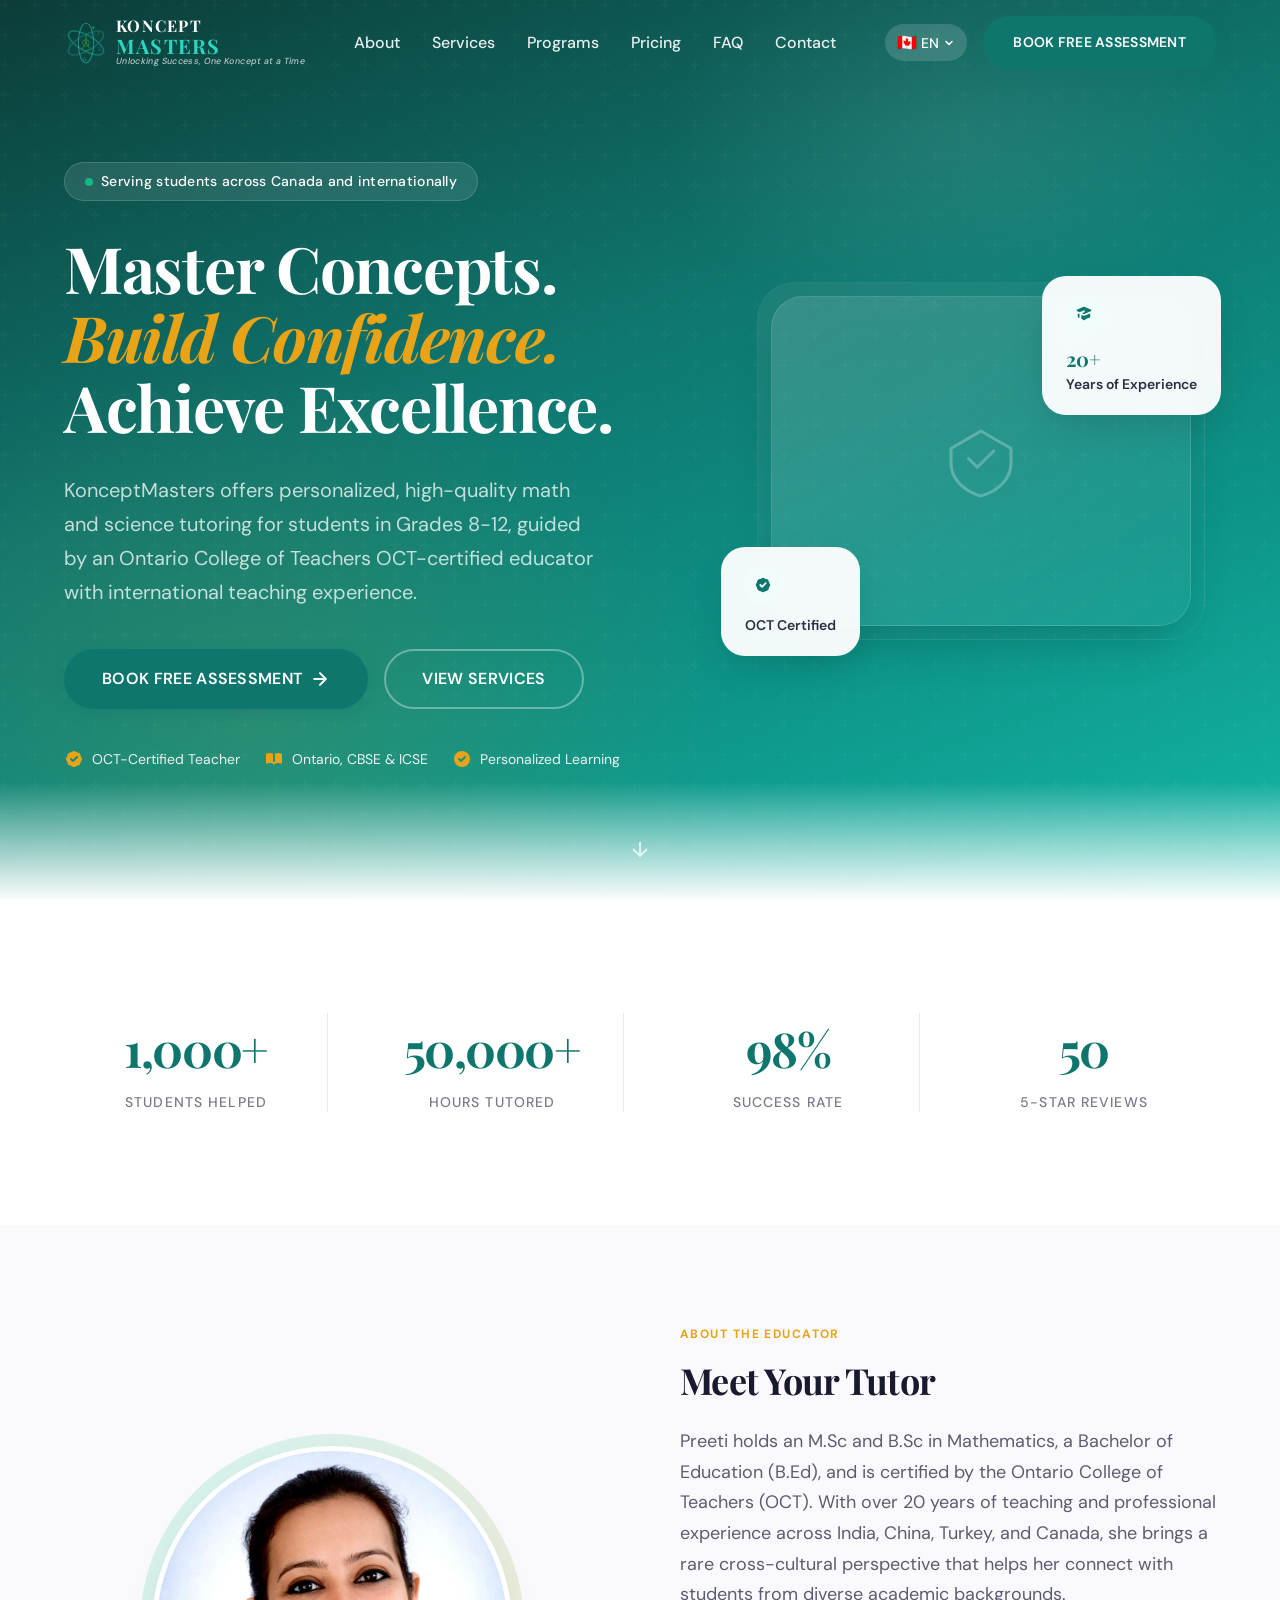
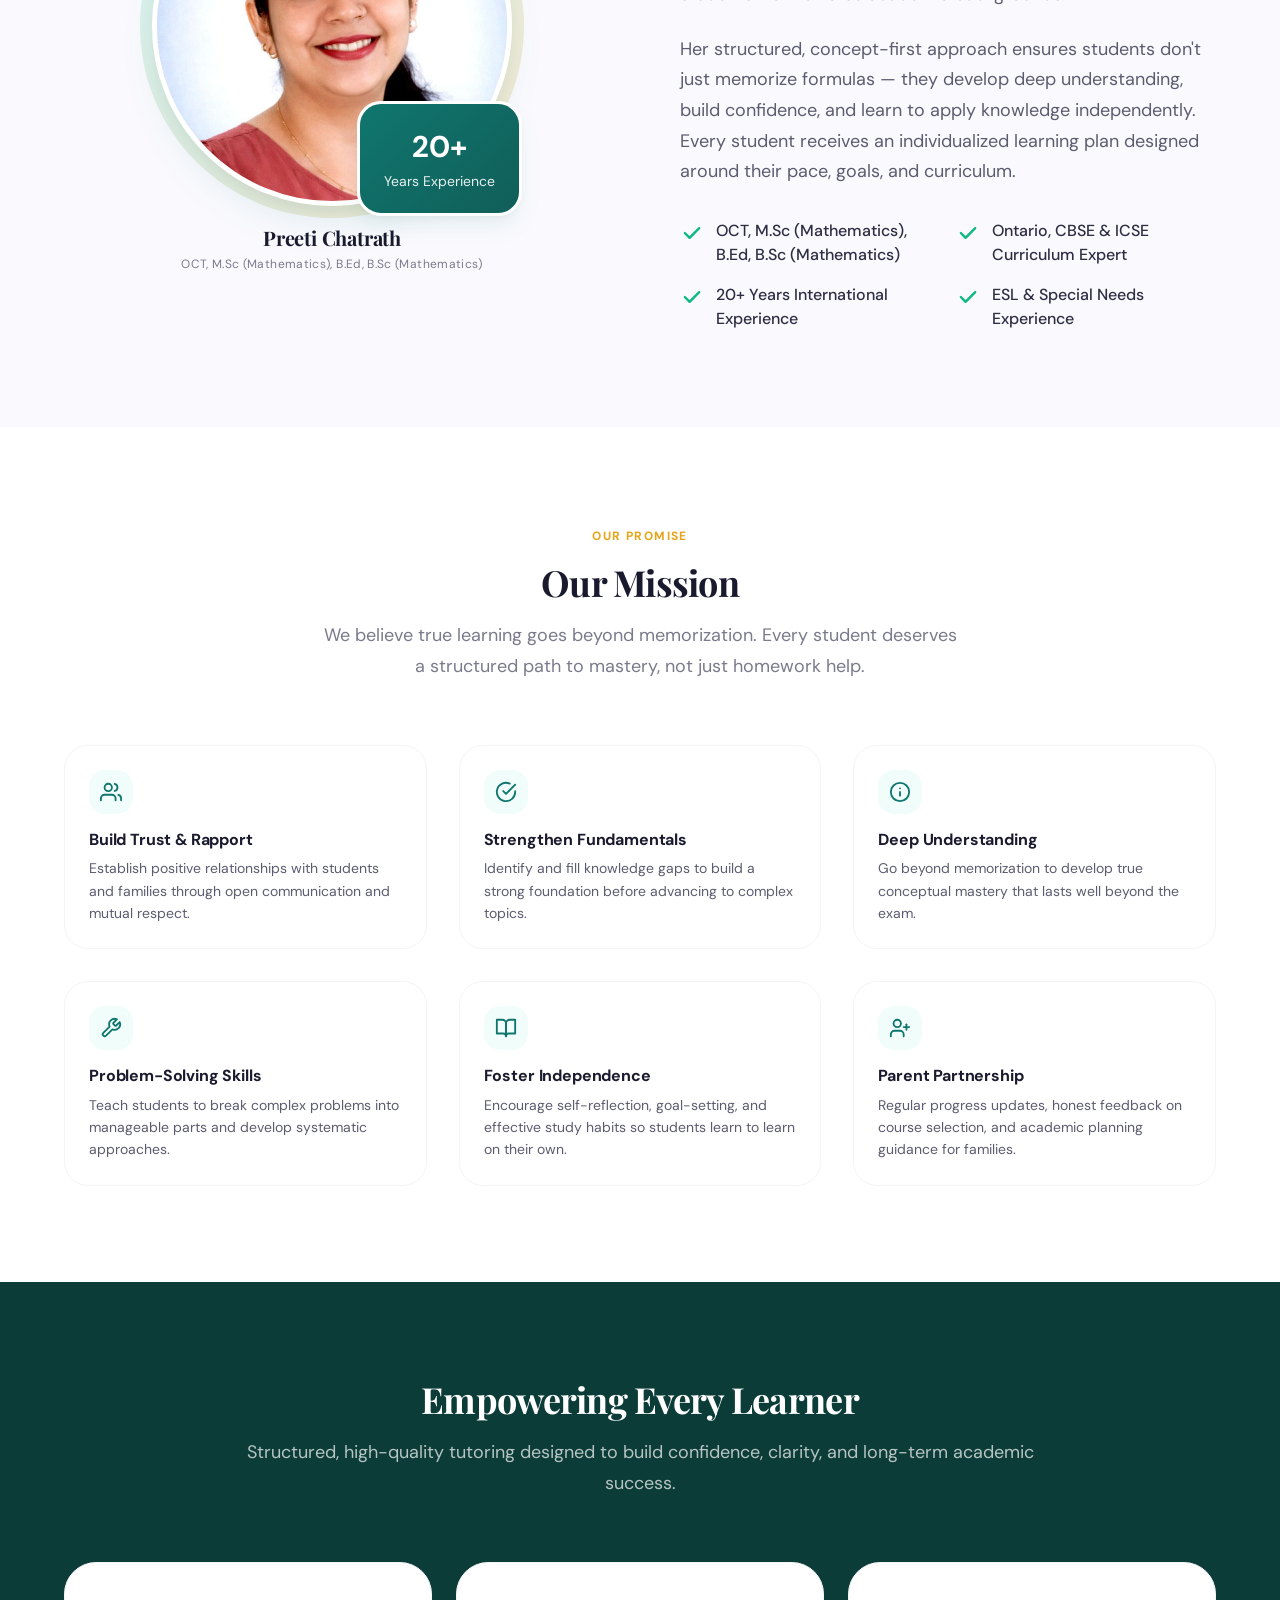
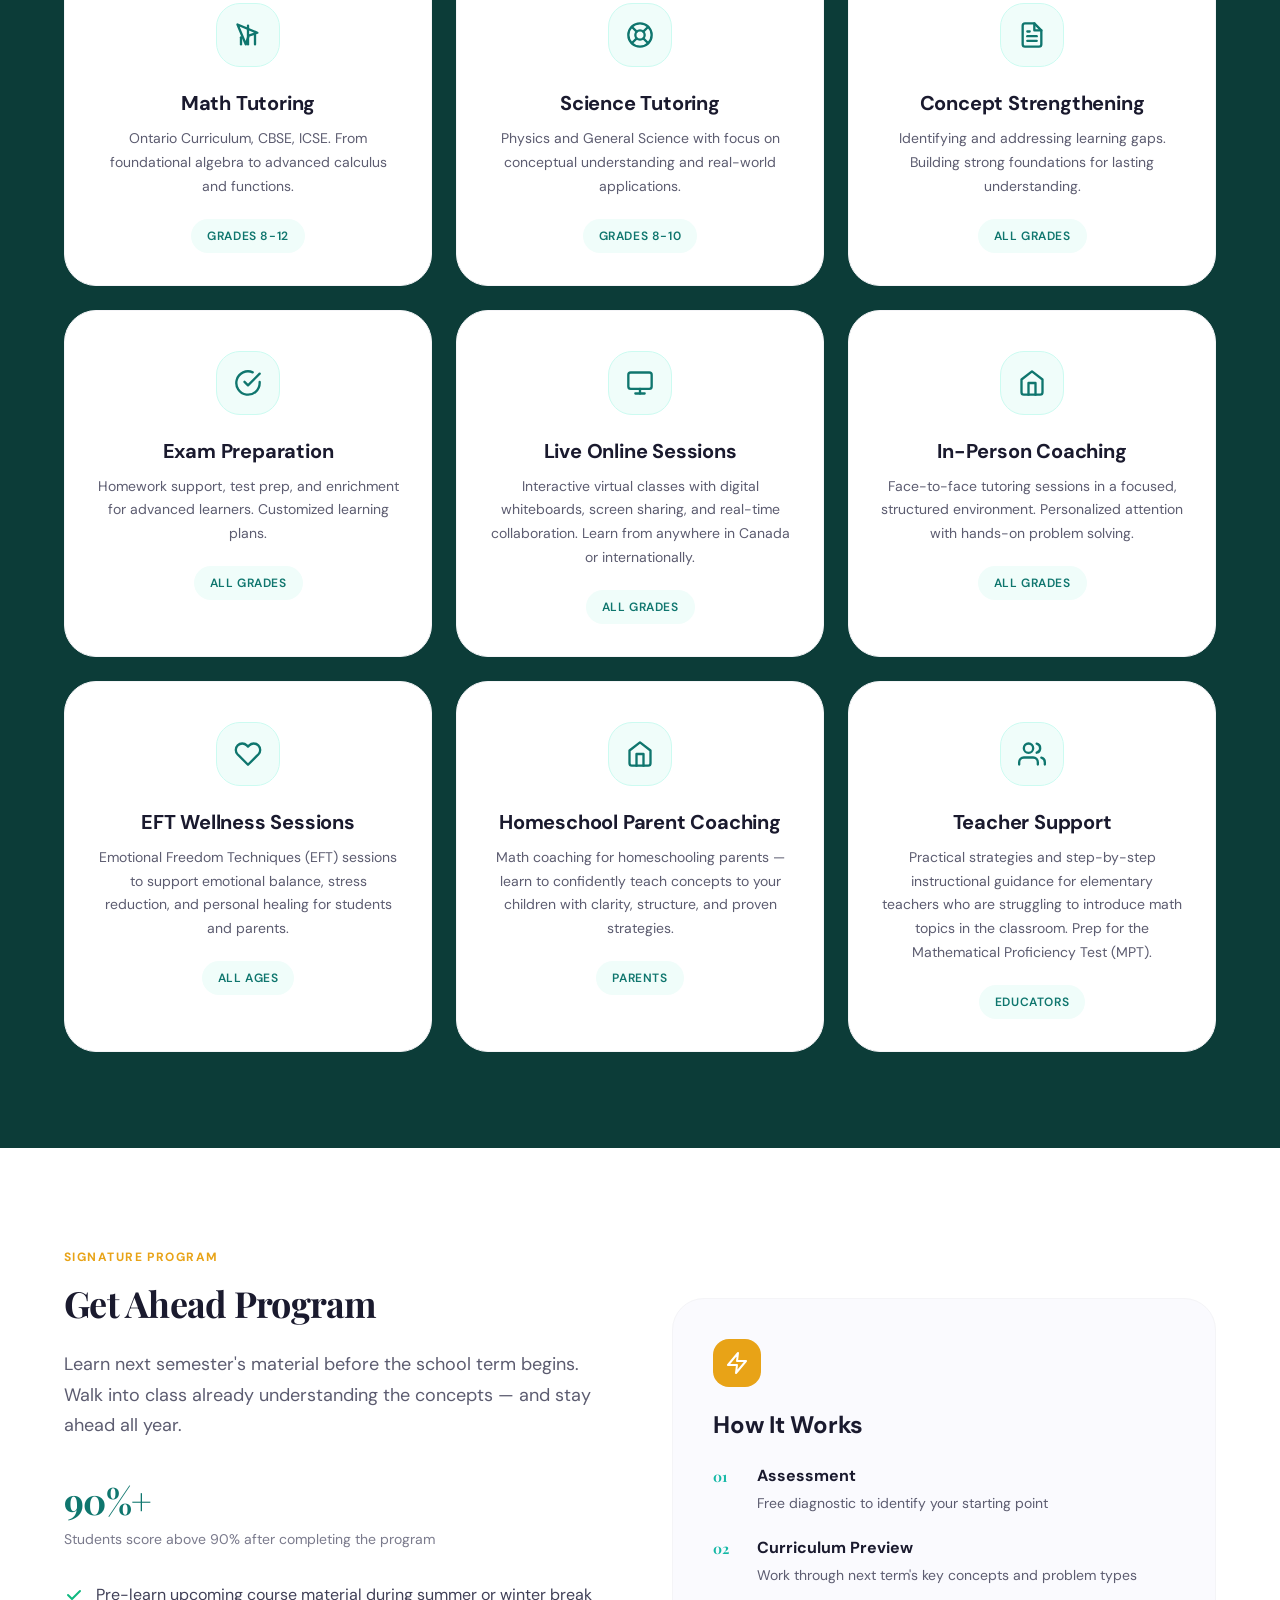
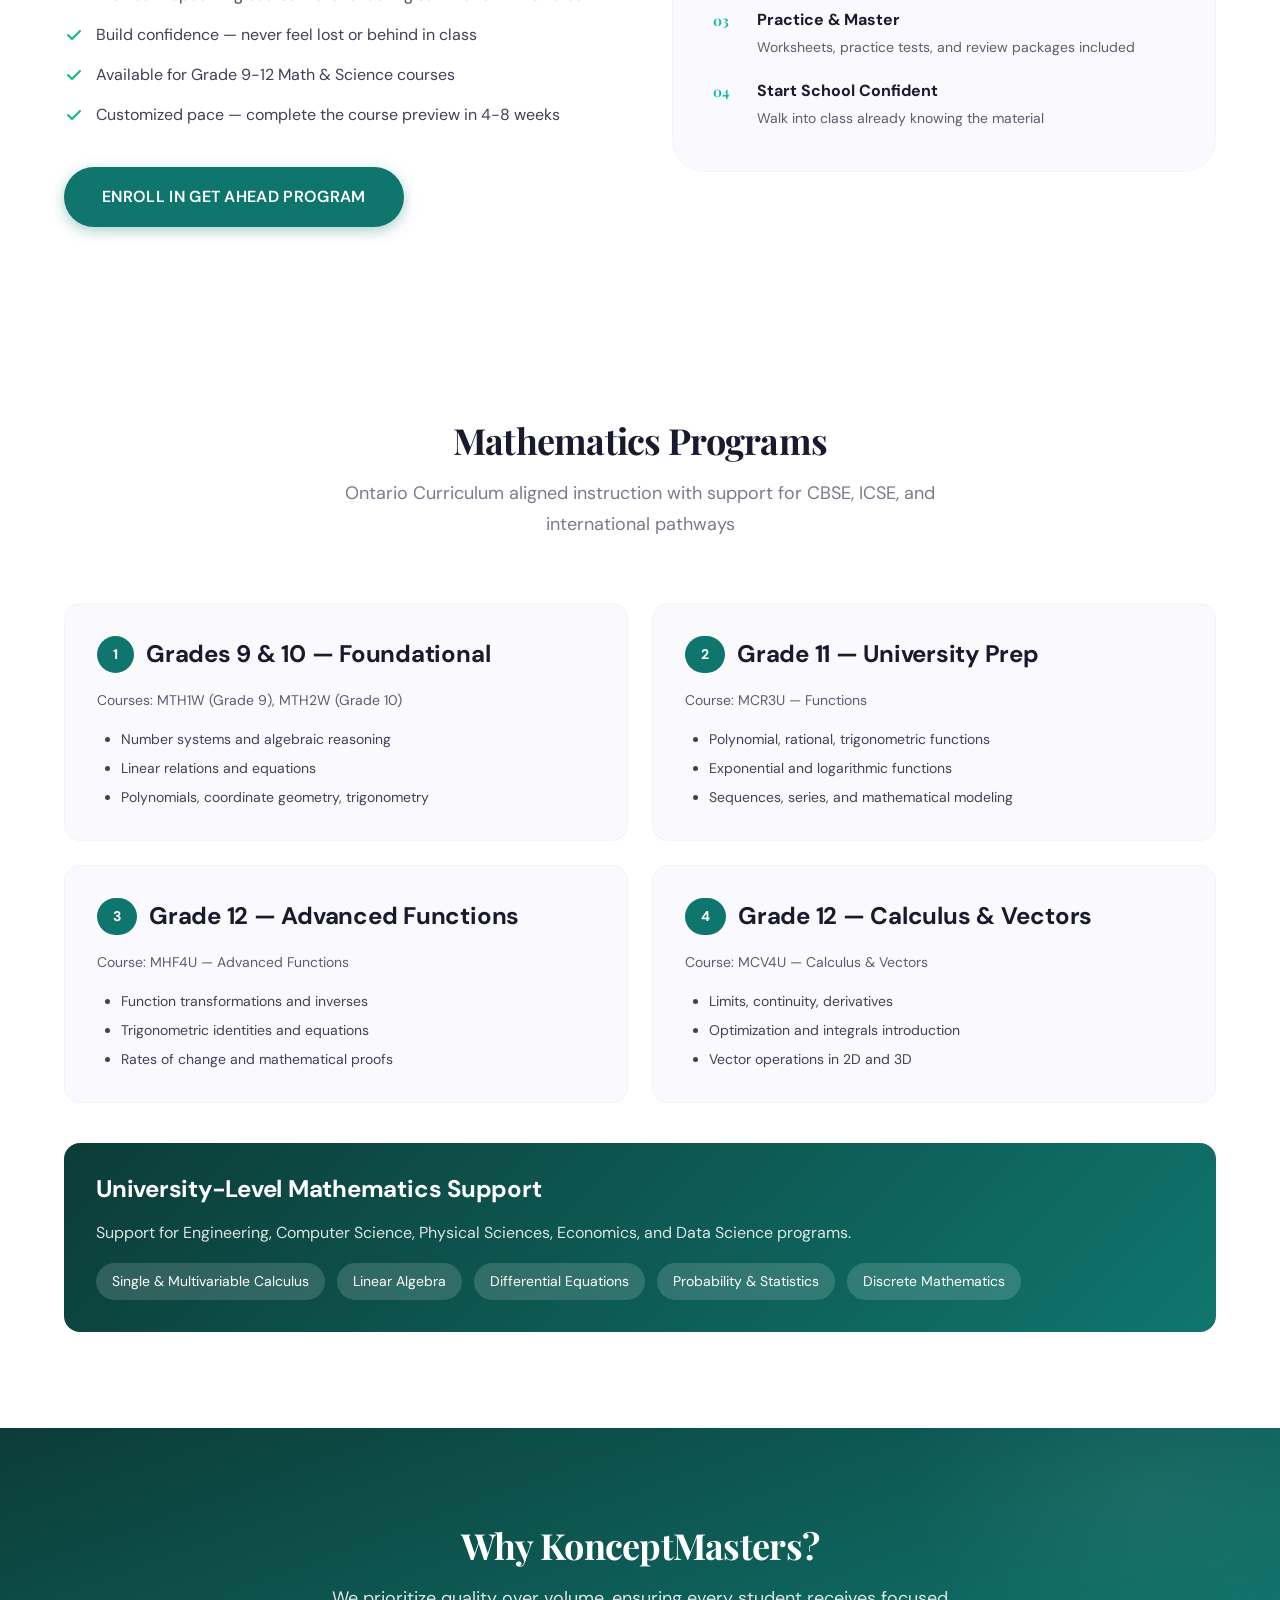
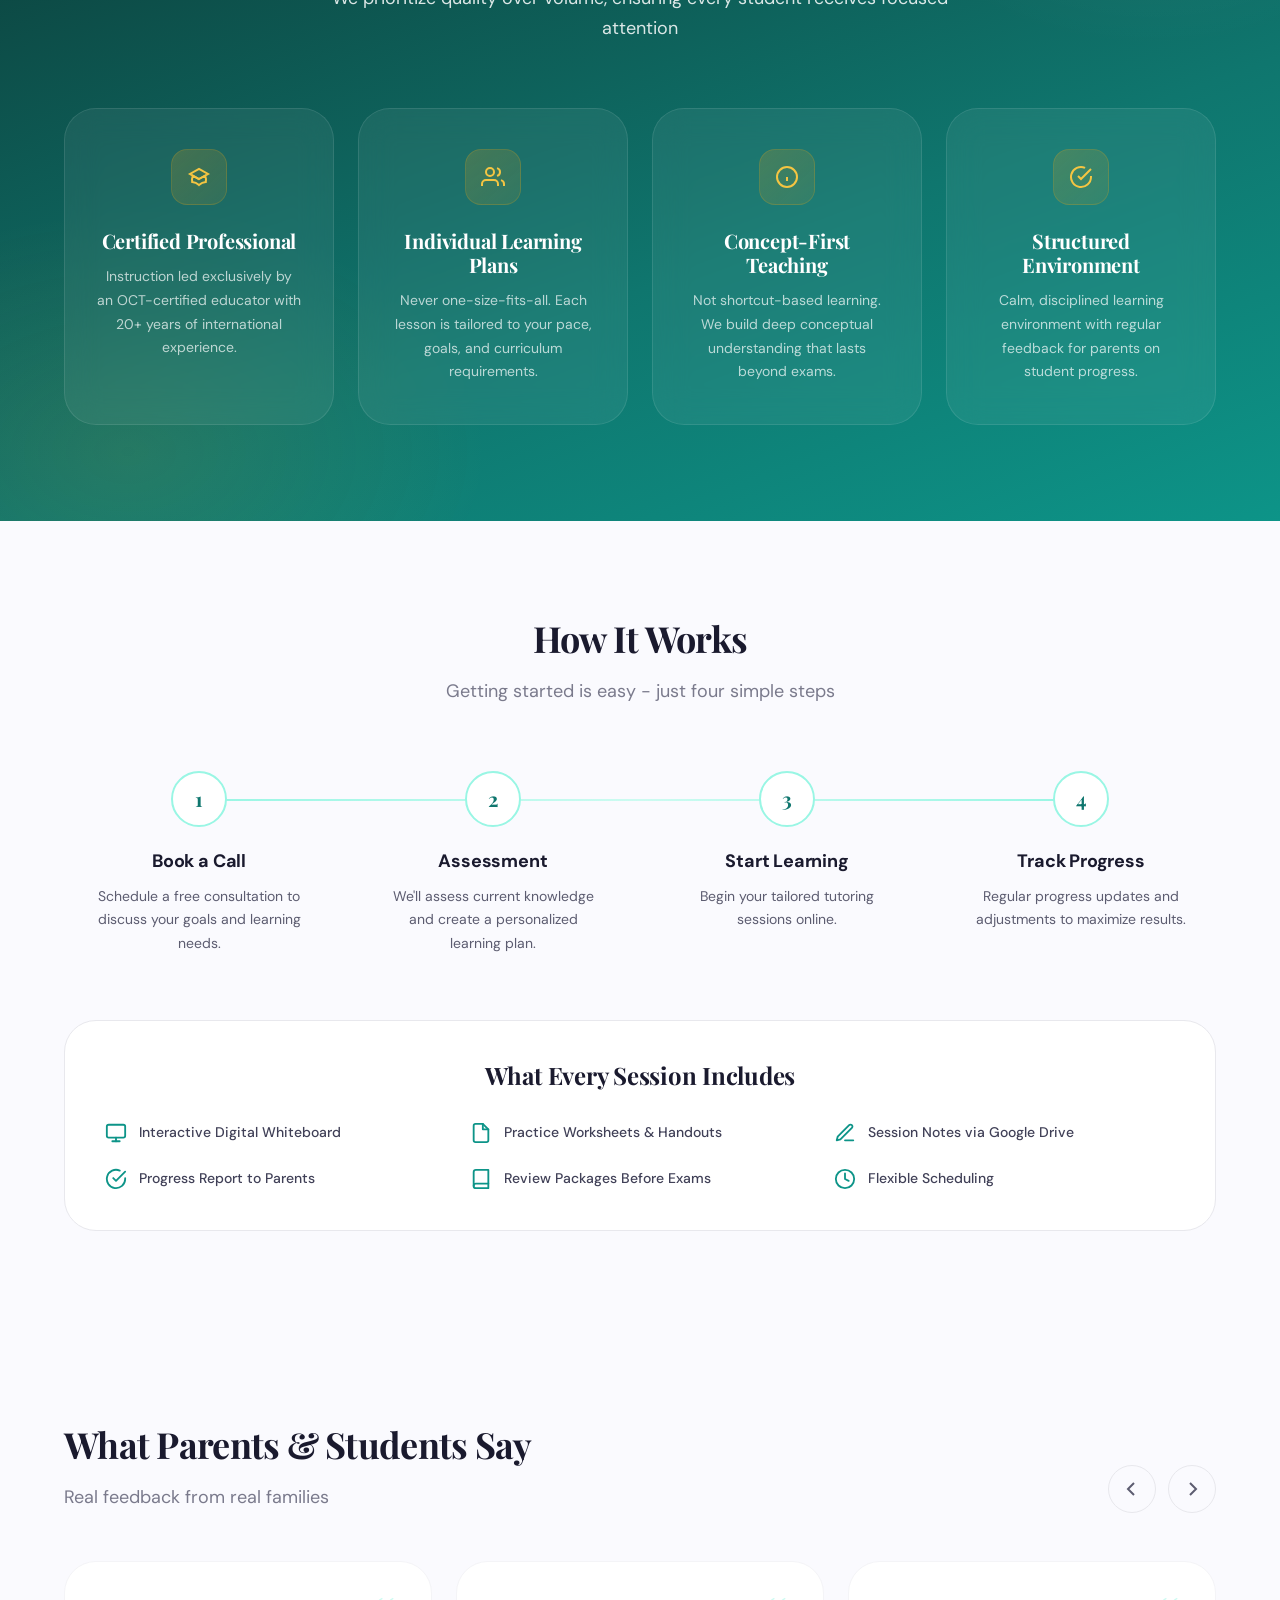
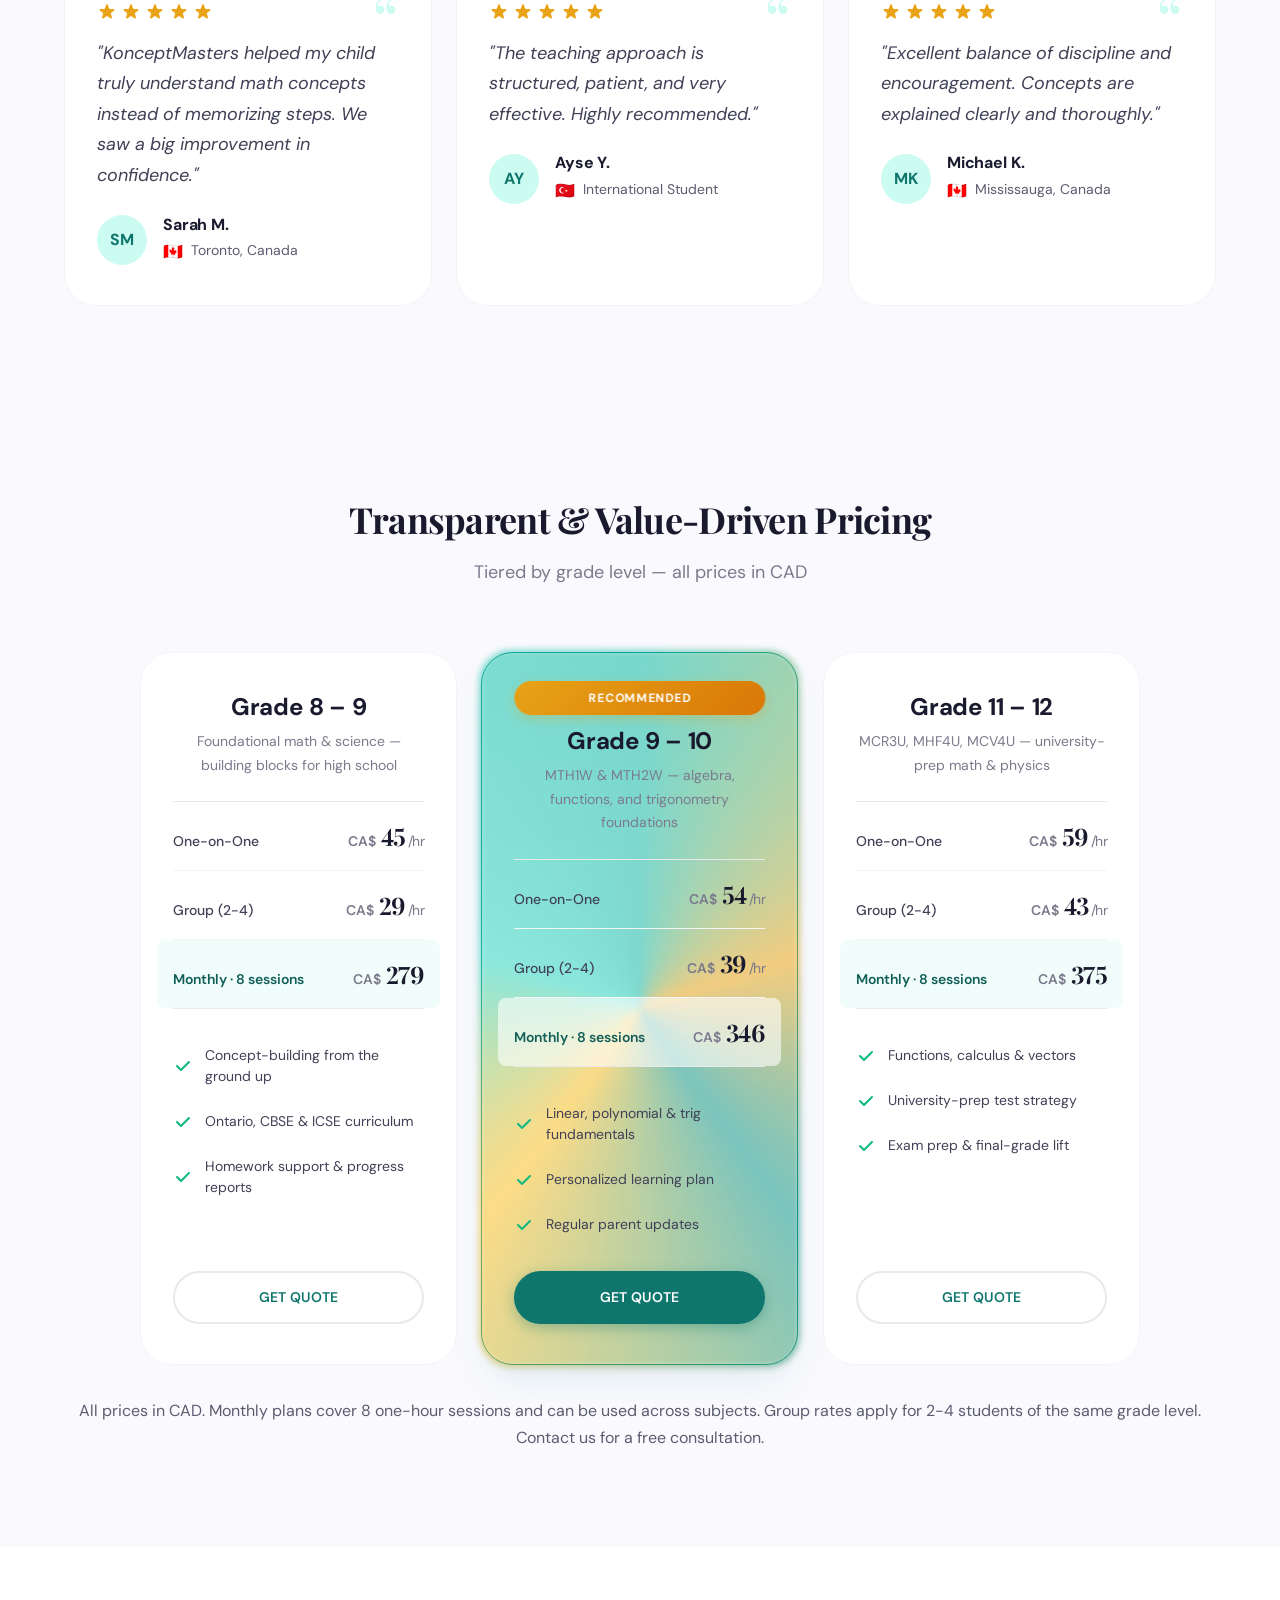
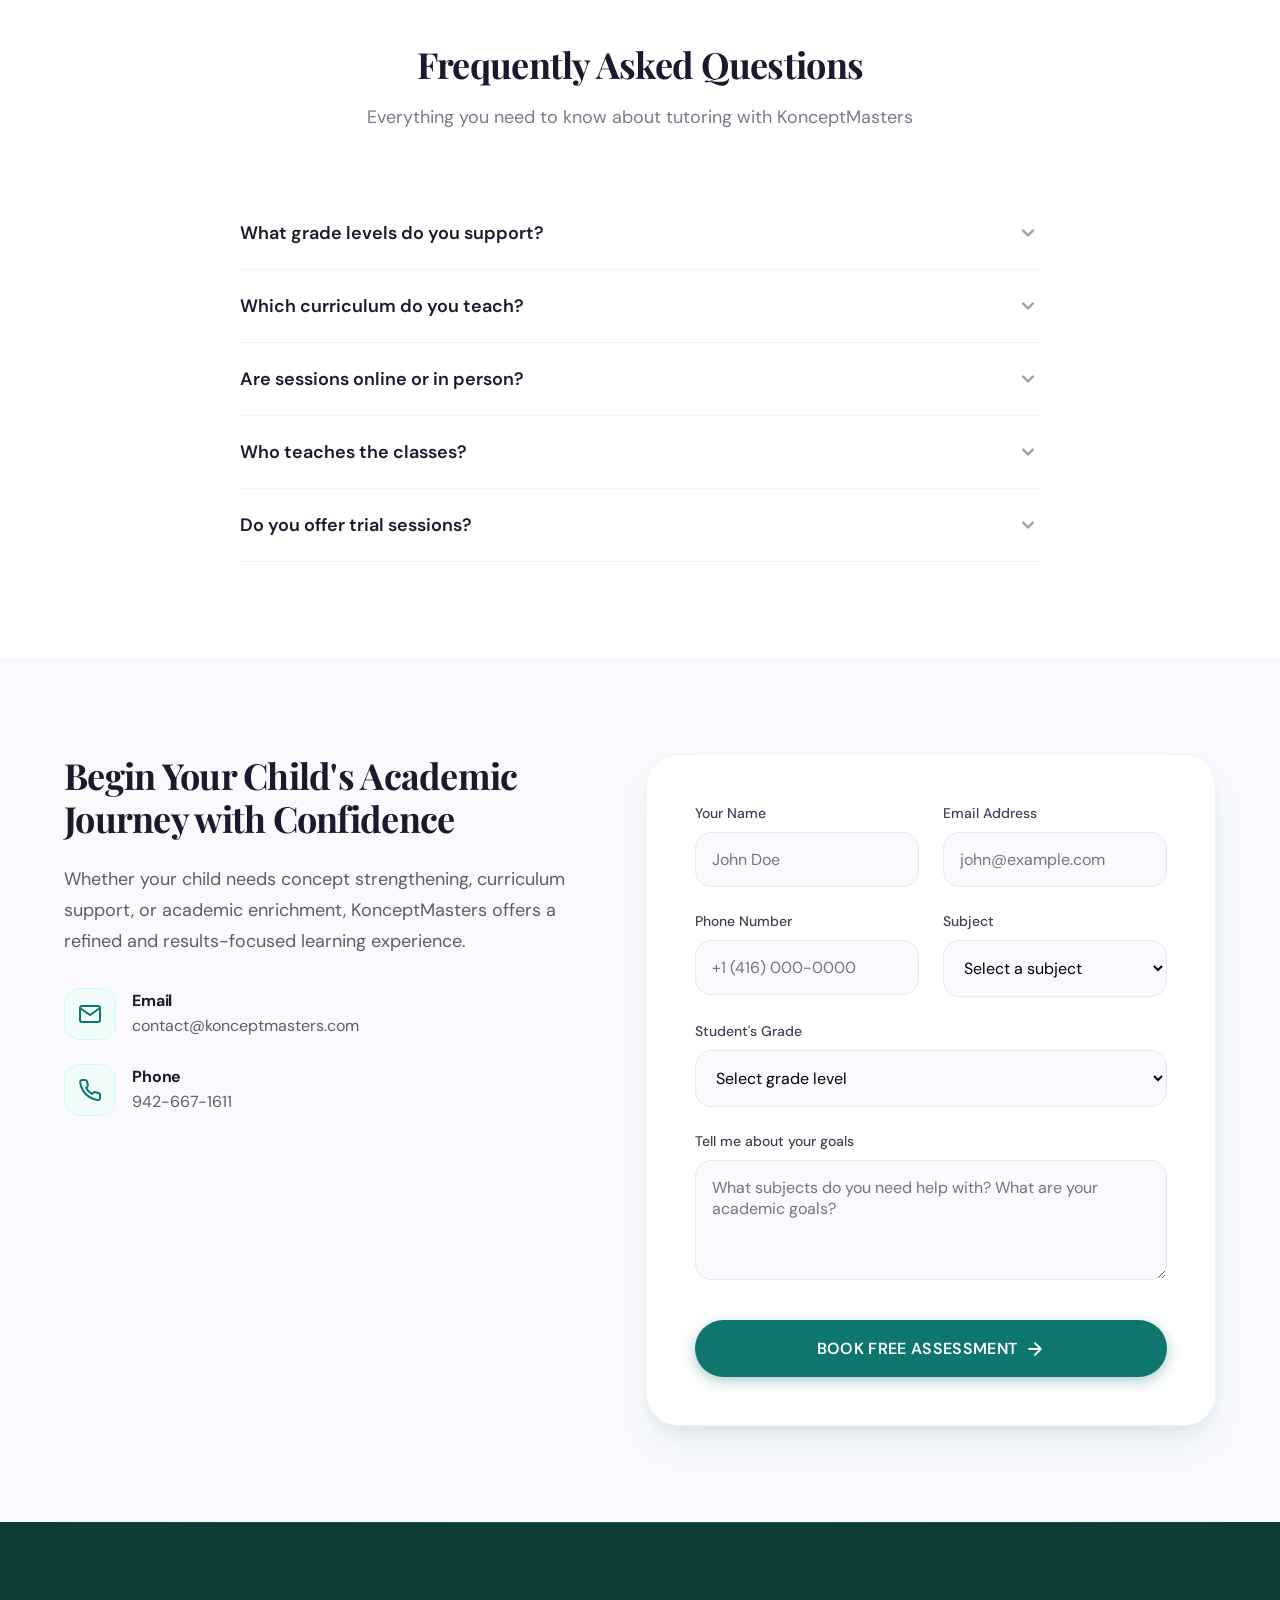
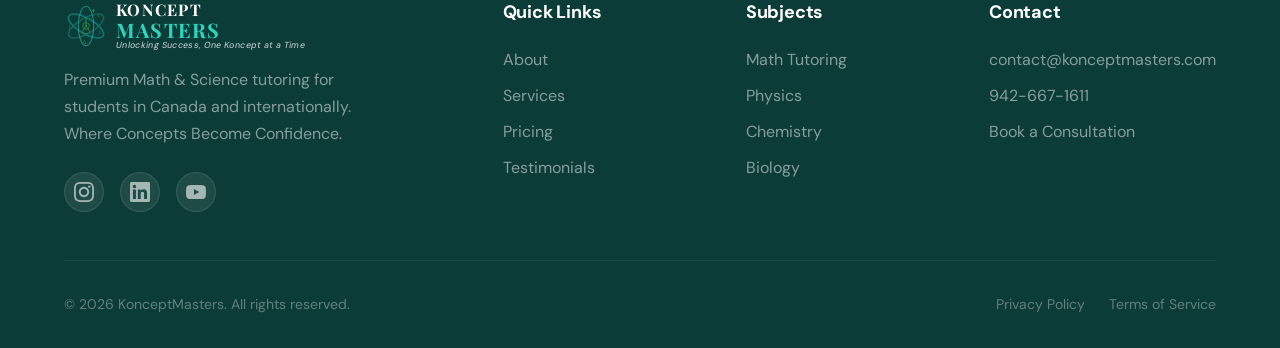
==== commit 3290105e: "feat(services): add MPT prep to Teacher Support card Co-Authored-By: Claude Opus 5.5 (1M context) <n" ====
--- a/index.html
+++ b/index.html
@@ -731,7 +731,7 @@
             </svg>
           </div>
           <h3>Teacher Support</h3>
-          <p>Practical strategies and step-by-step instructional guidance for elementary teachers who are struggling to introduce math topics in the classroom.</p>
+          <p>Practical strategies and step-by-step instructional guidance for elementary teachers who are struggling to introduce math topics in the classroom. Prep for the Mathematical Proficiency Test (MPT).</p>
           <span class="service-grades">Educators</span>
         </div>
       </div>
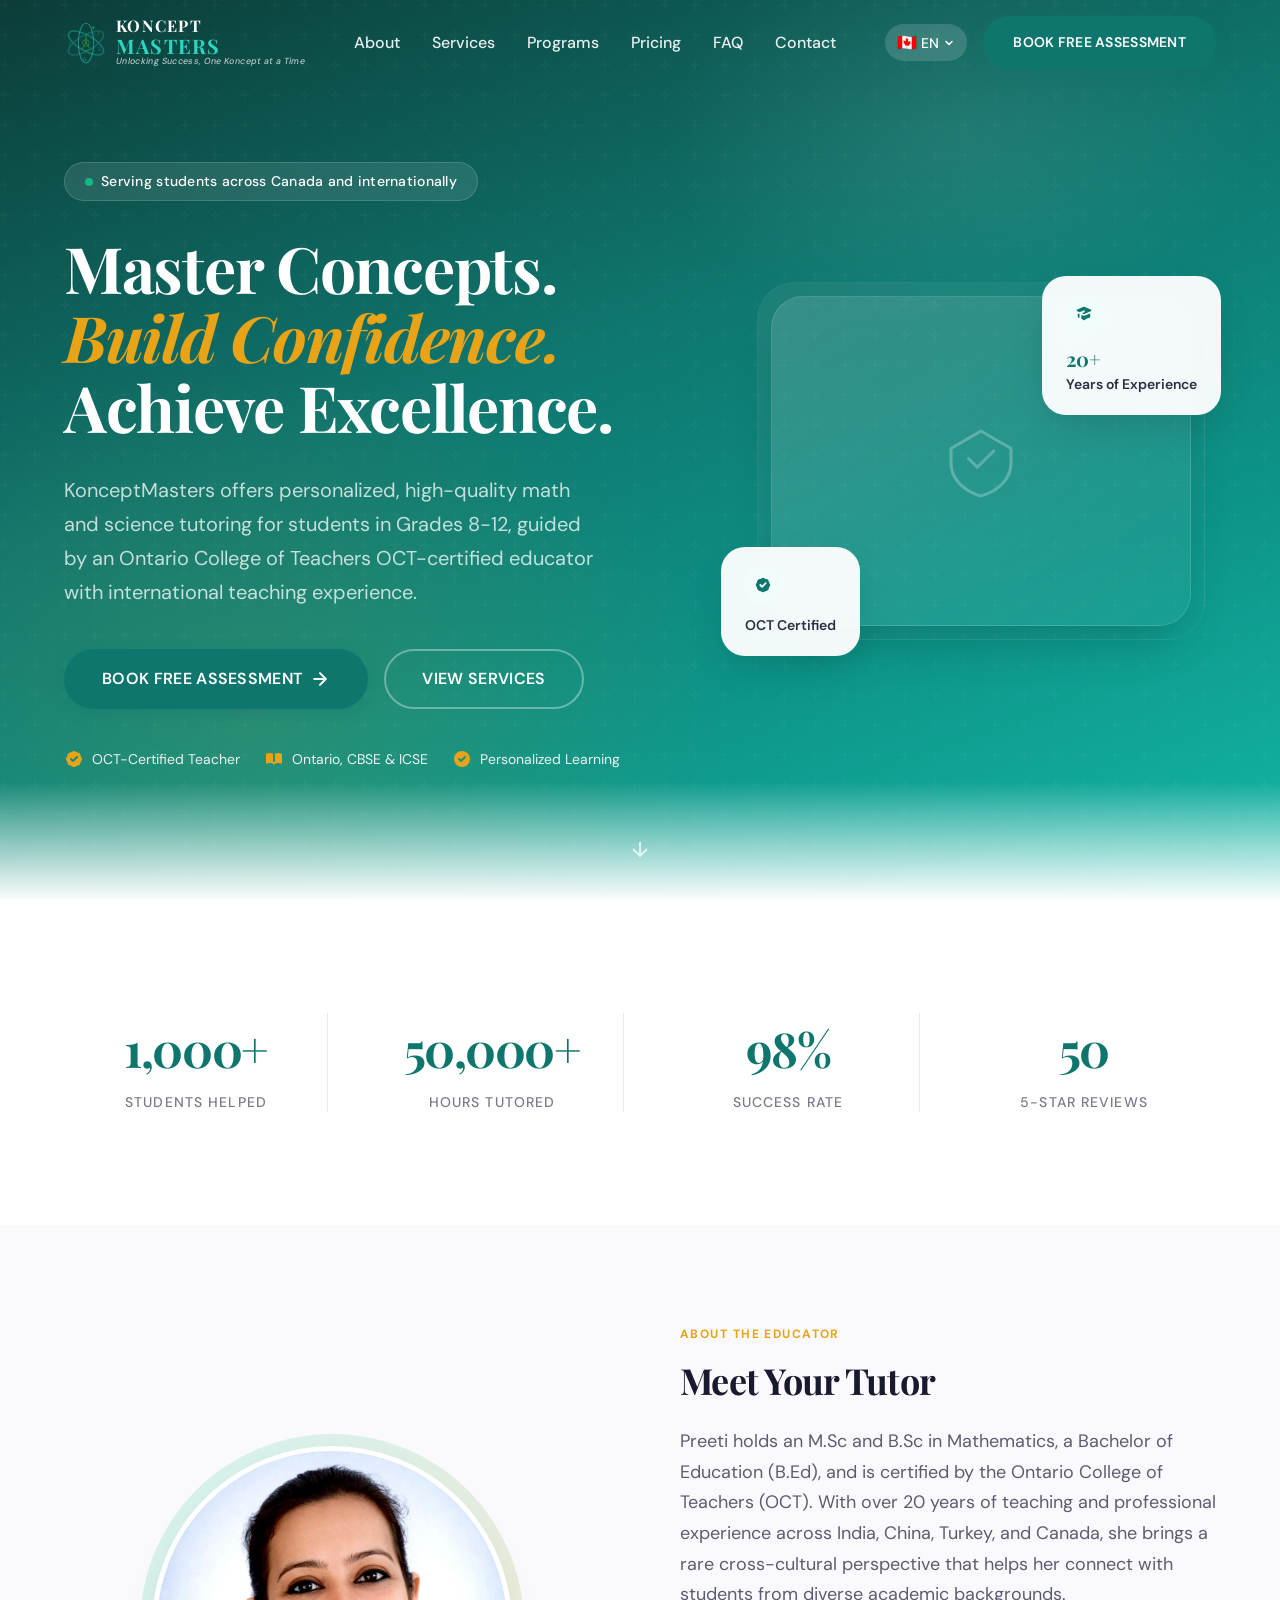
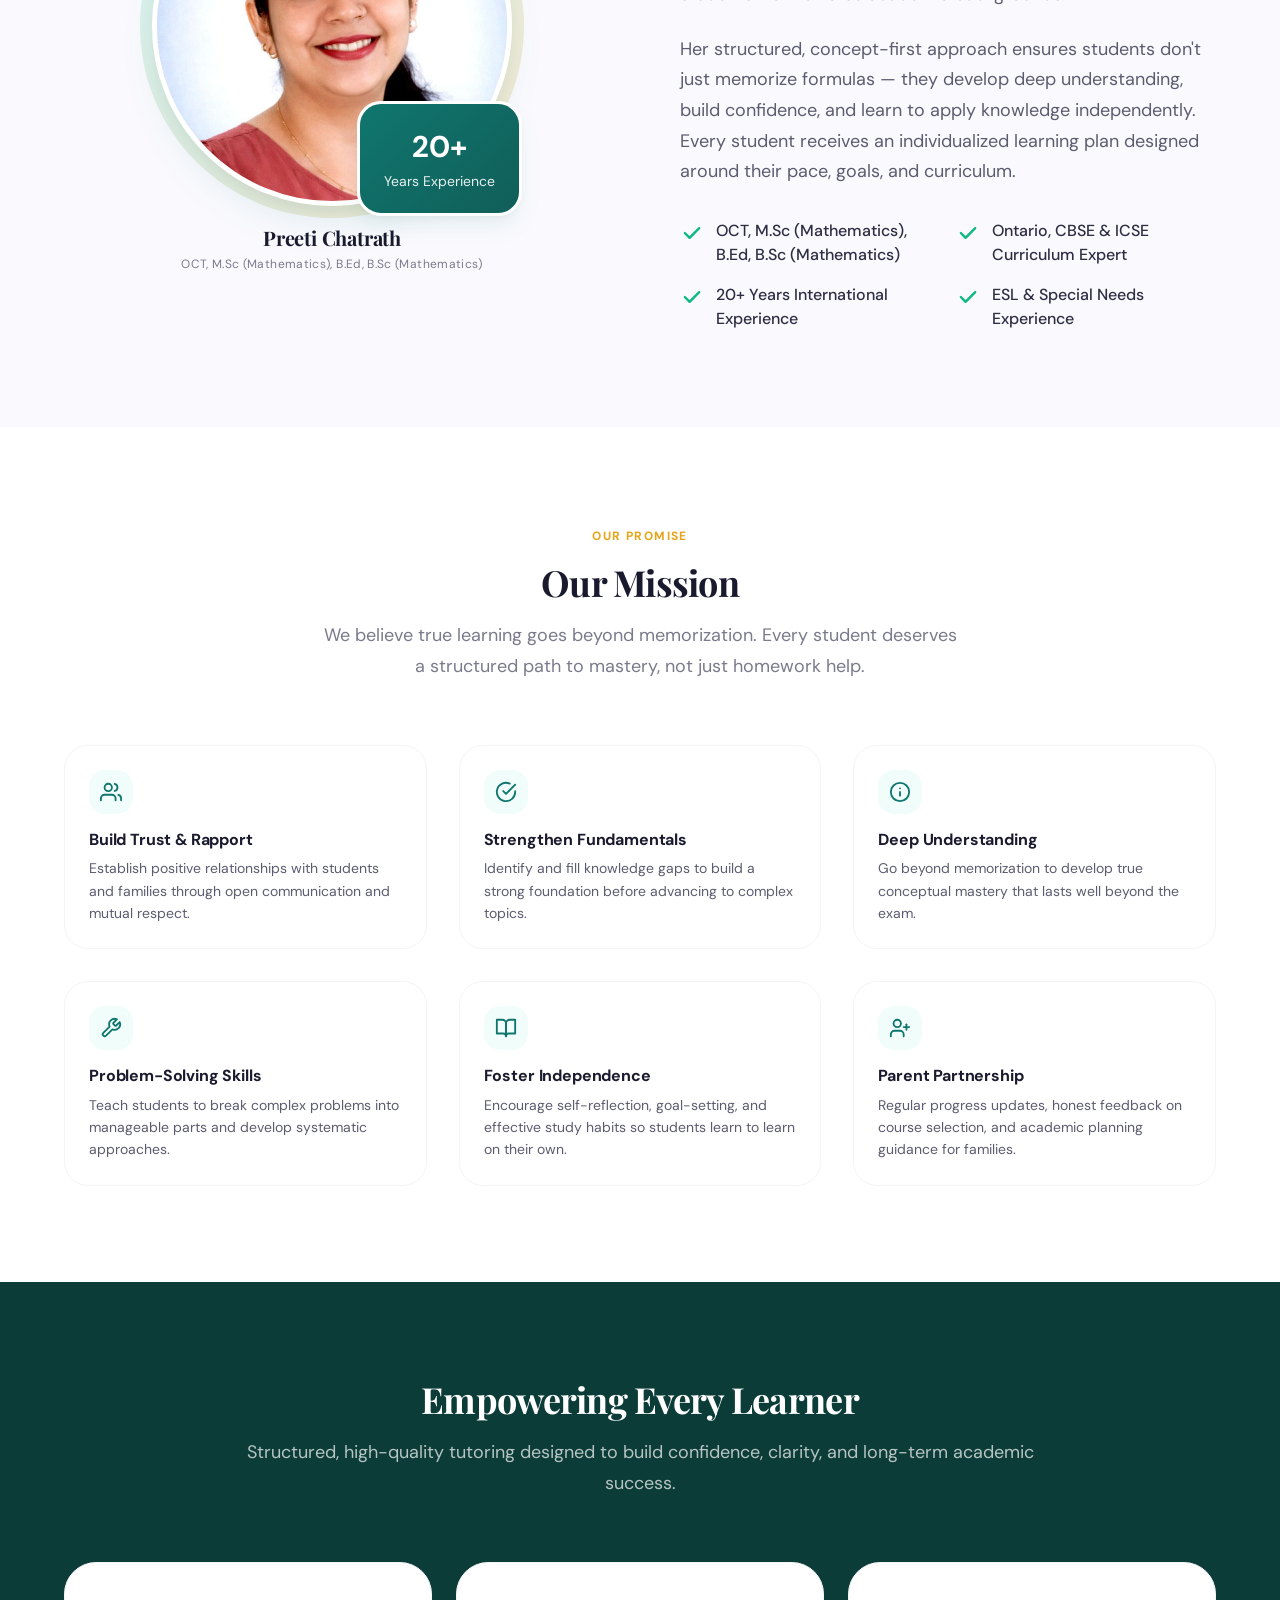
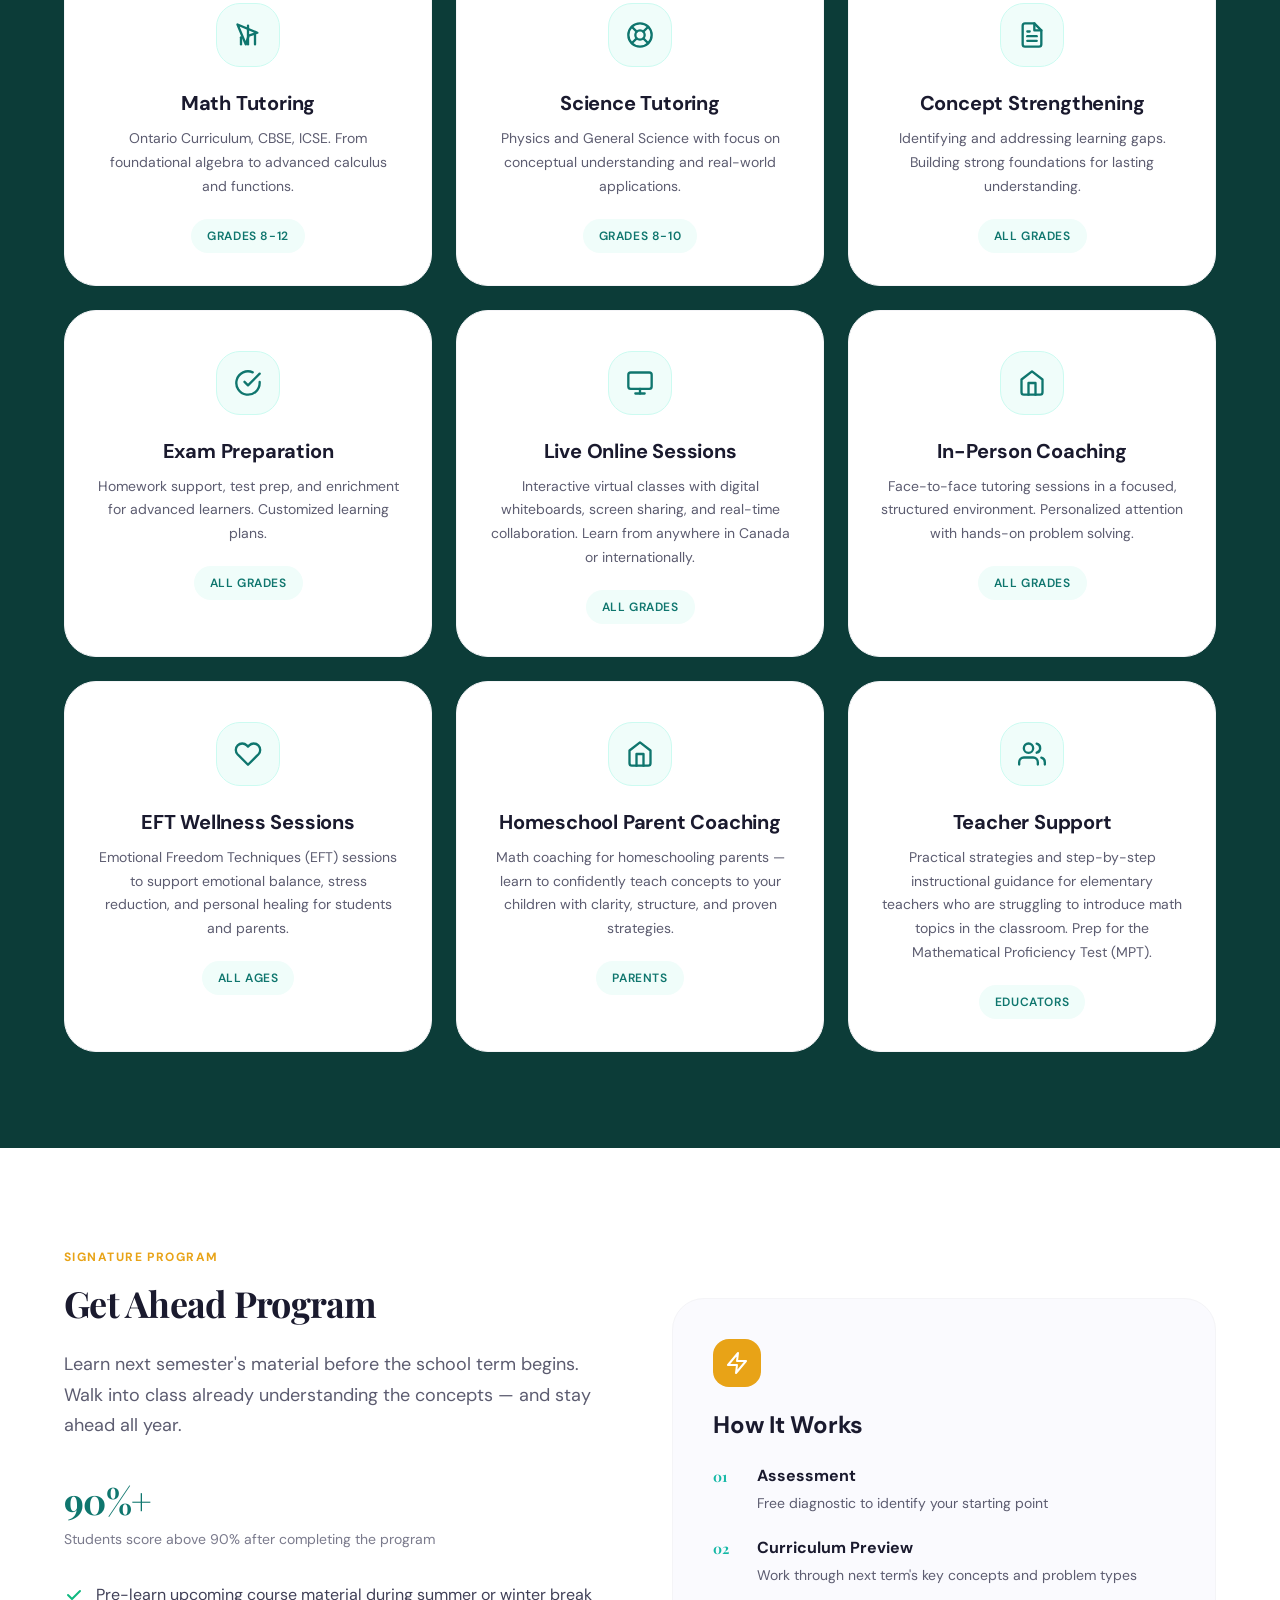
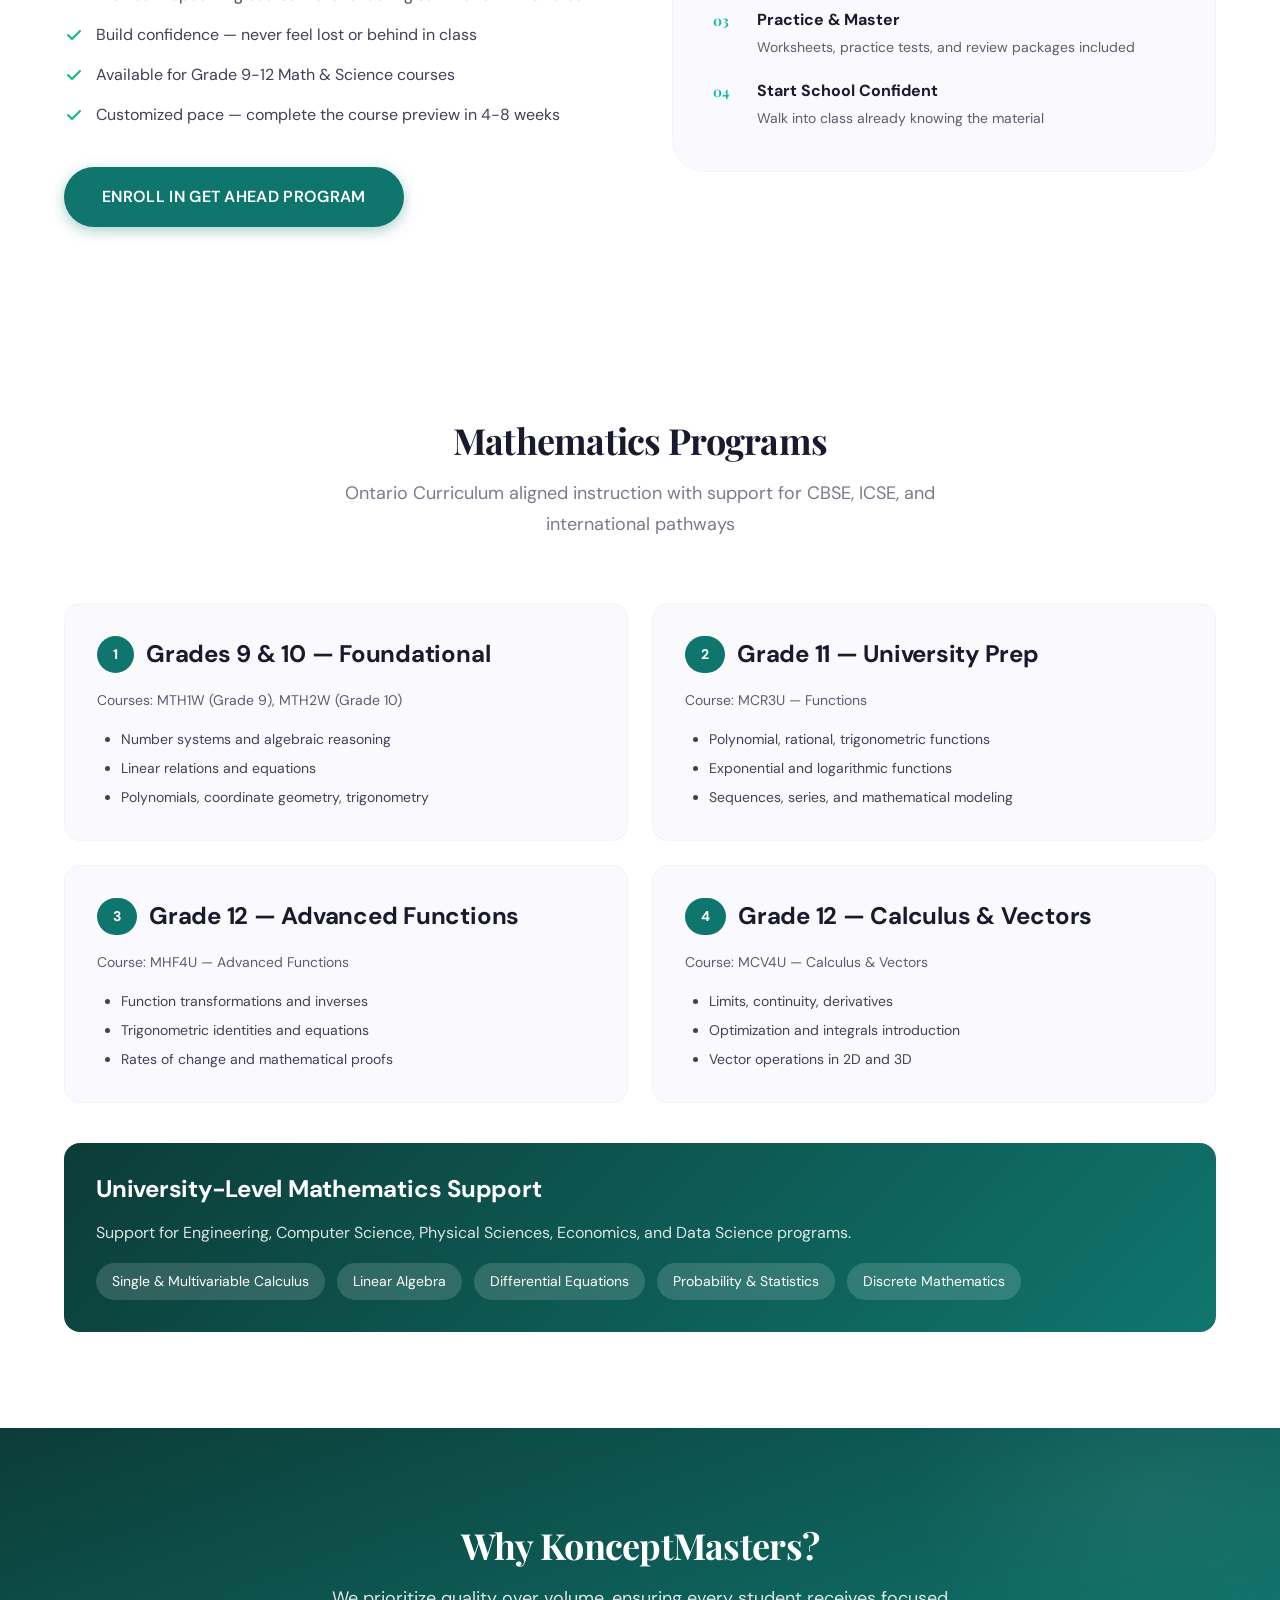
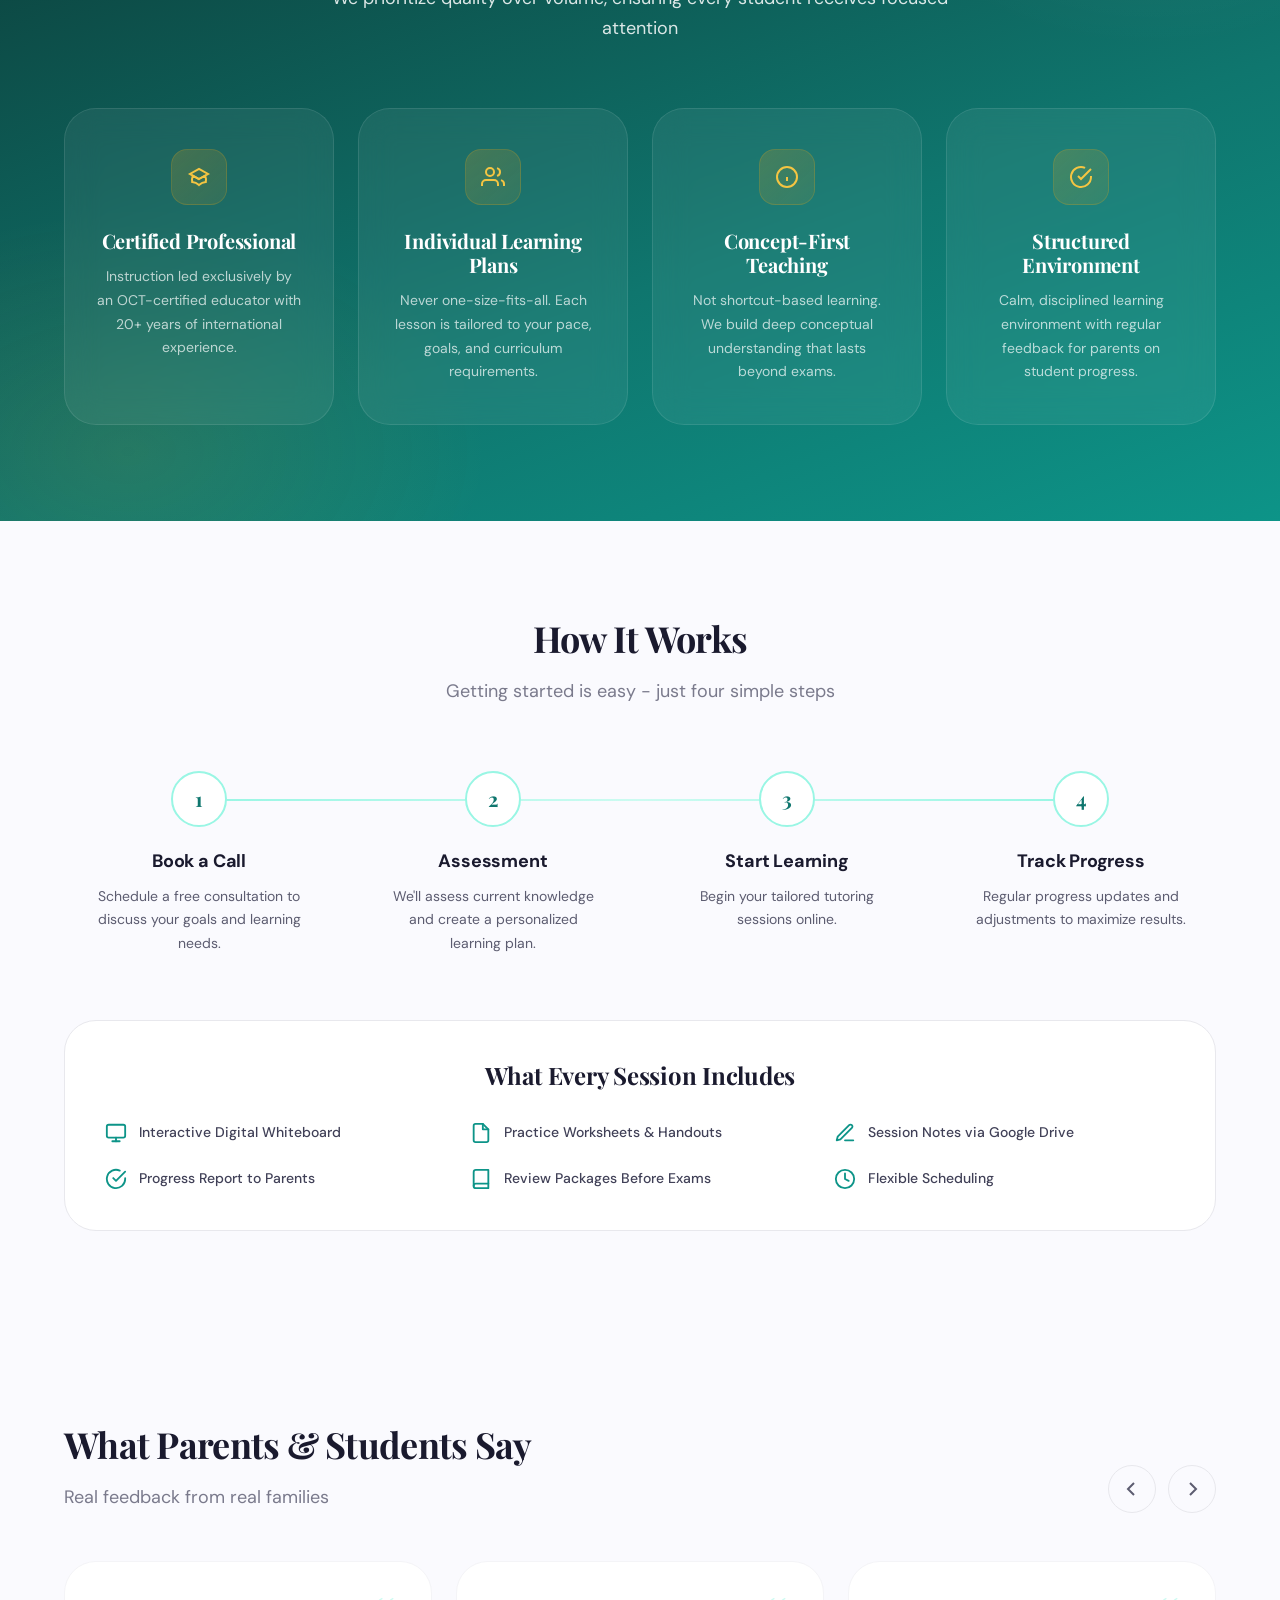
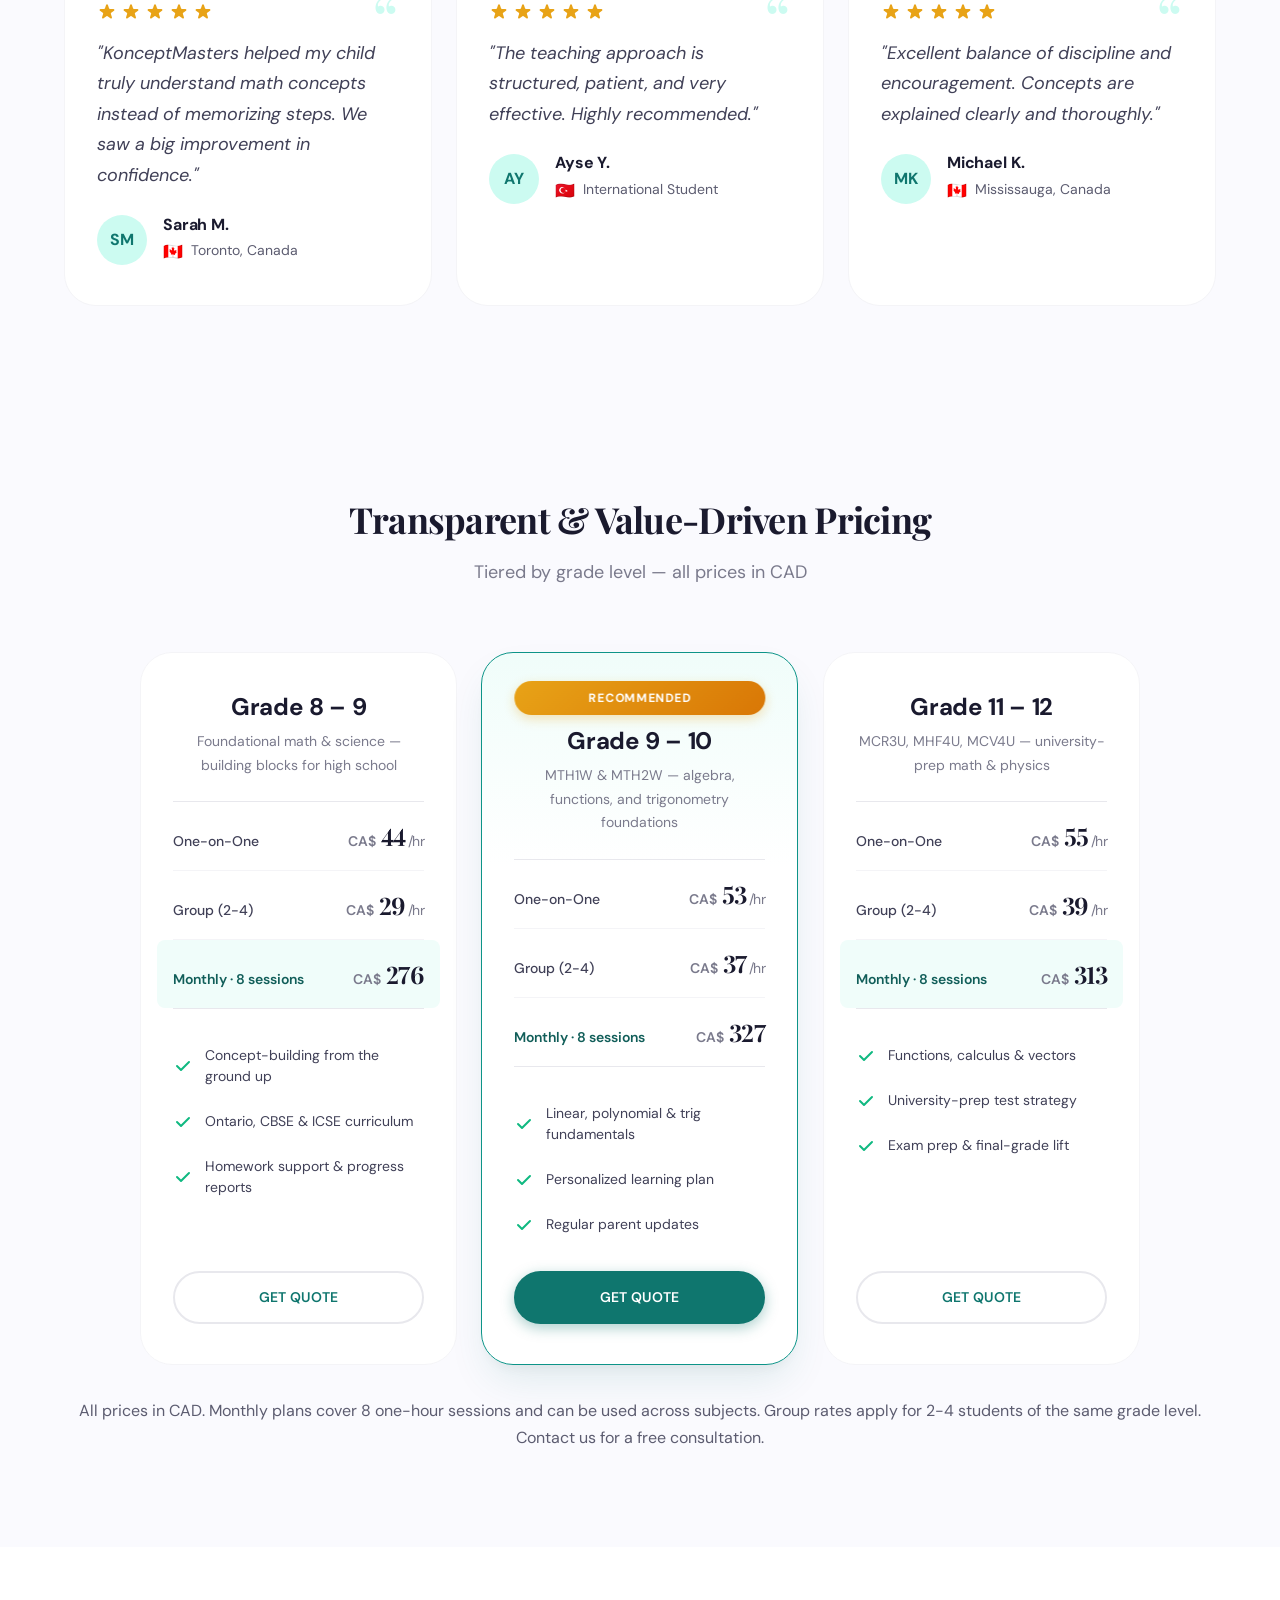
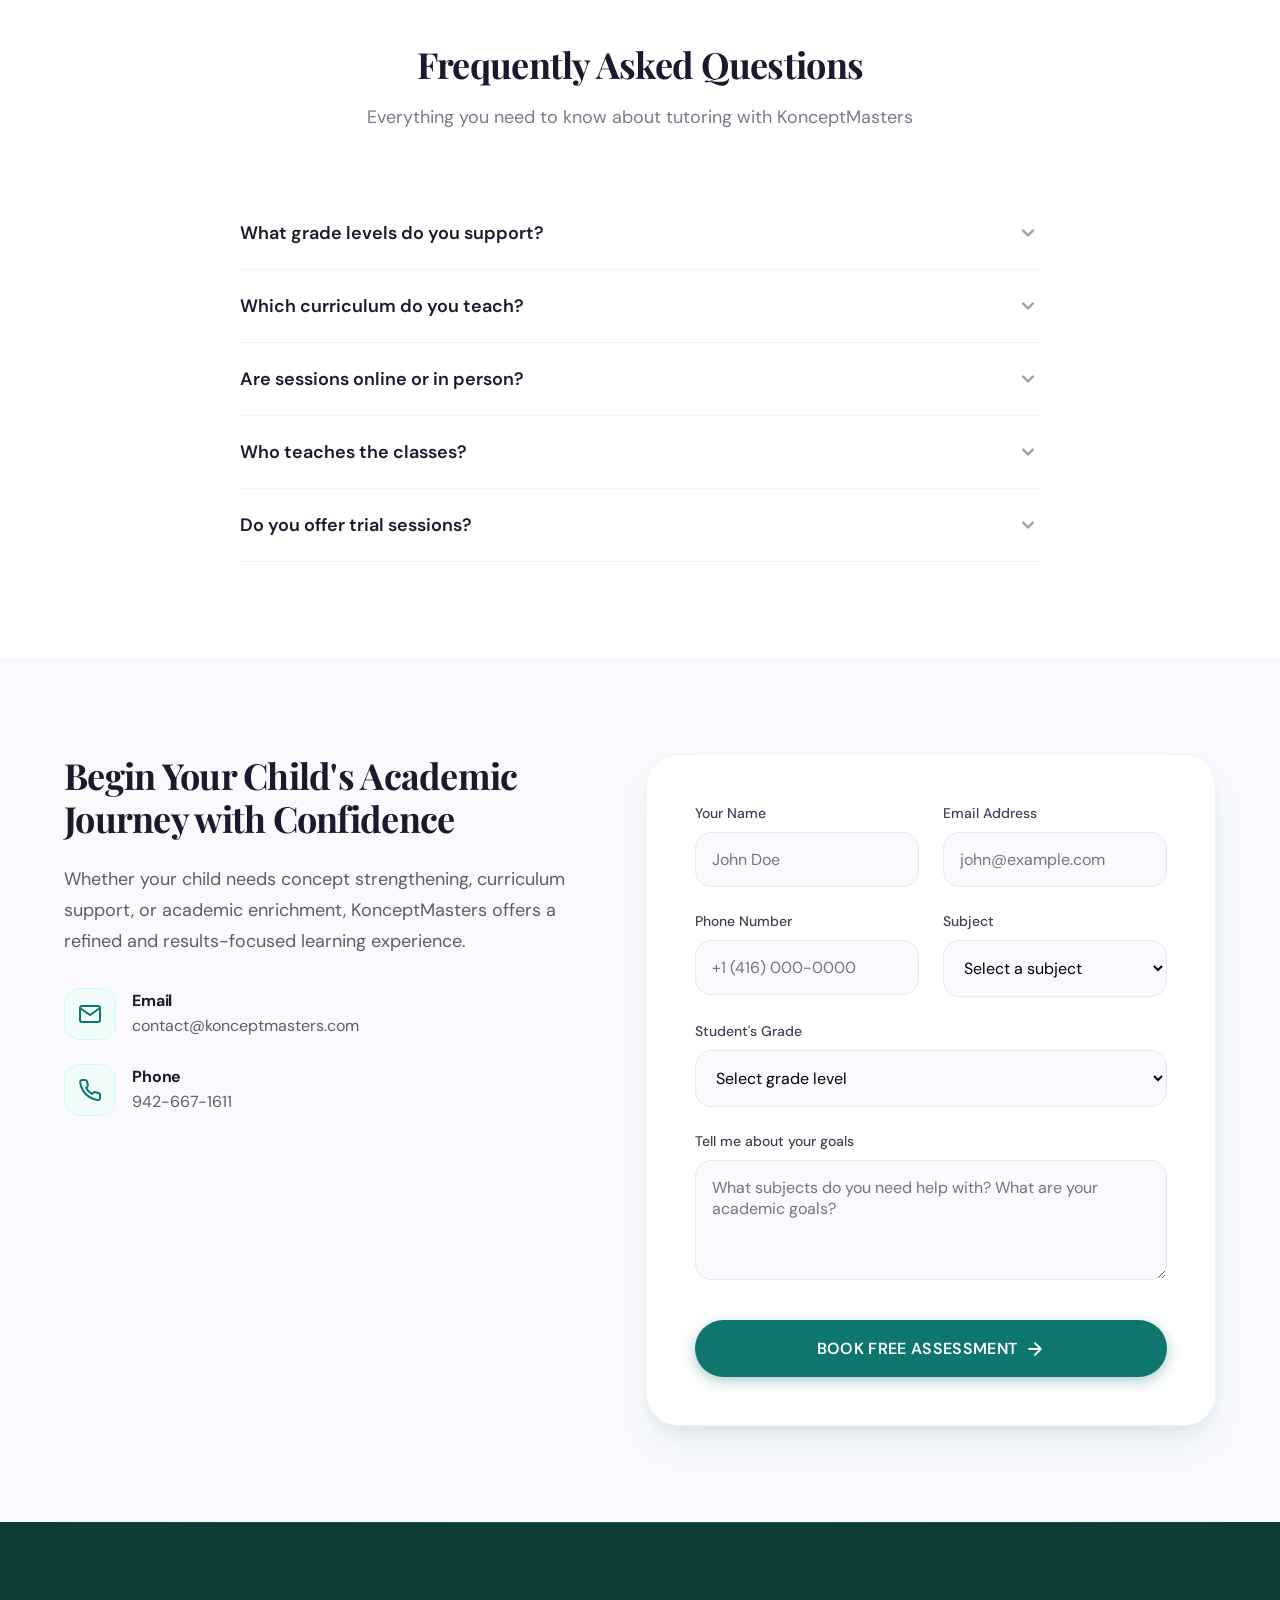
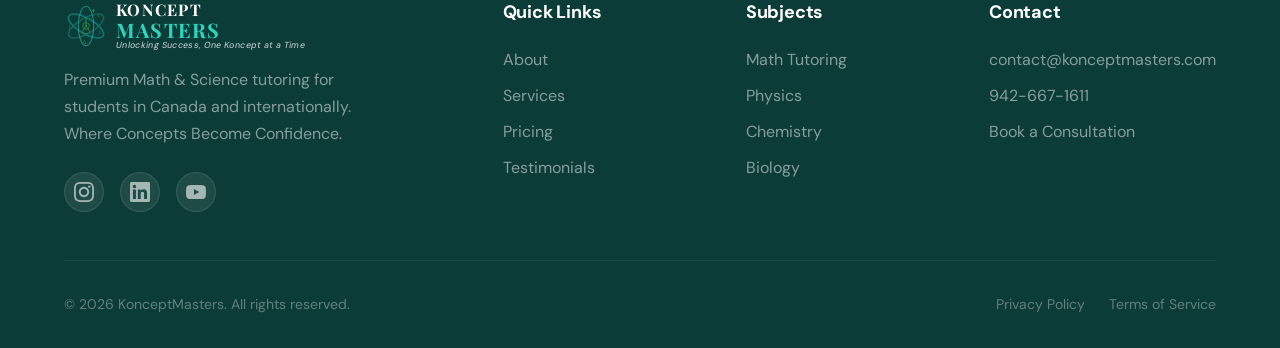
==== commit 92683e25: "chore(deploy): add invisible deploy-check marker to index.html Co-Authored-By: Claude Opus 5.5 <nore" ====
--- a/index.html
+++ b/index.html
@@ -1450,3 +1450,4 @@
   <script src="js/main.js"></script>
 </body>
 </html>
+<!-- deploy check 2026-10-07 -->
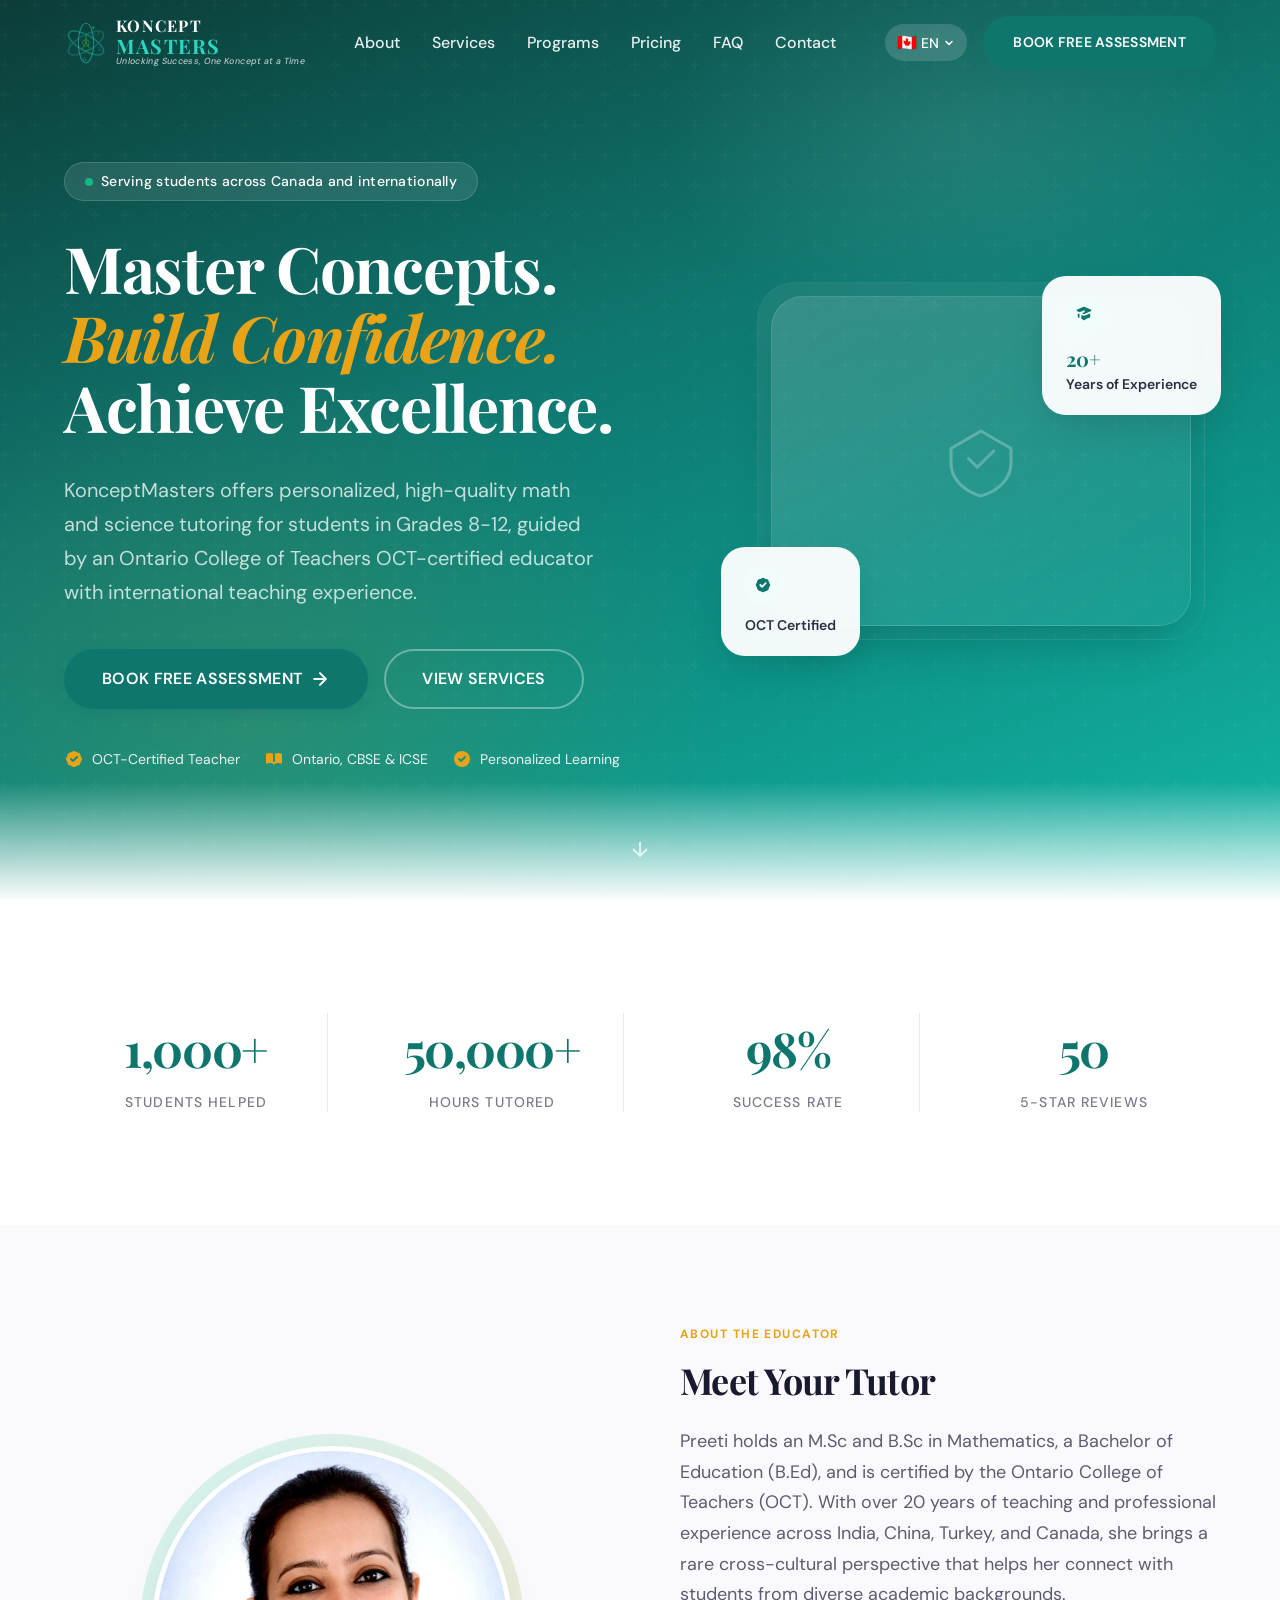
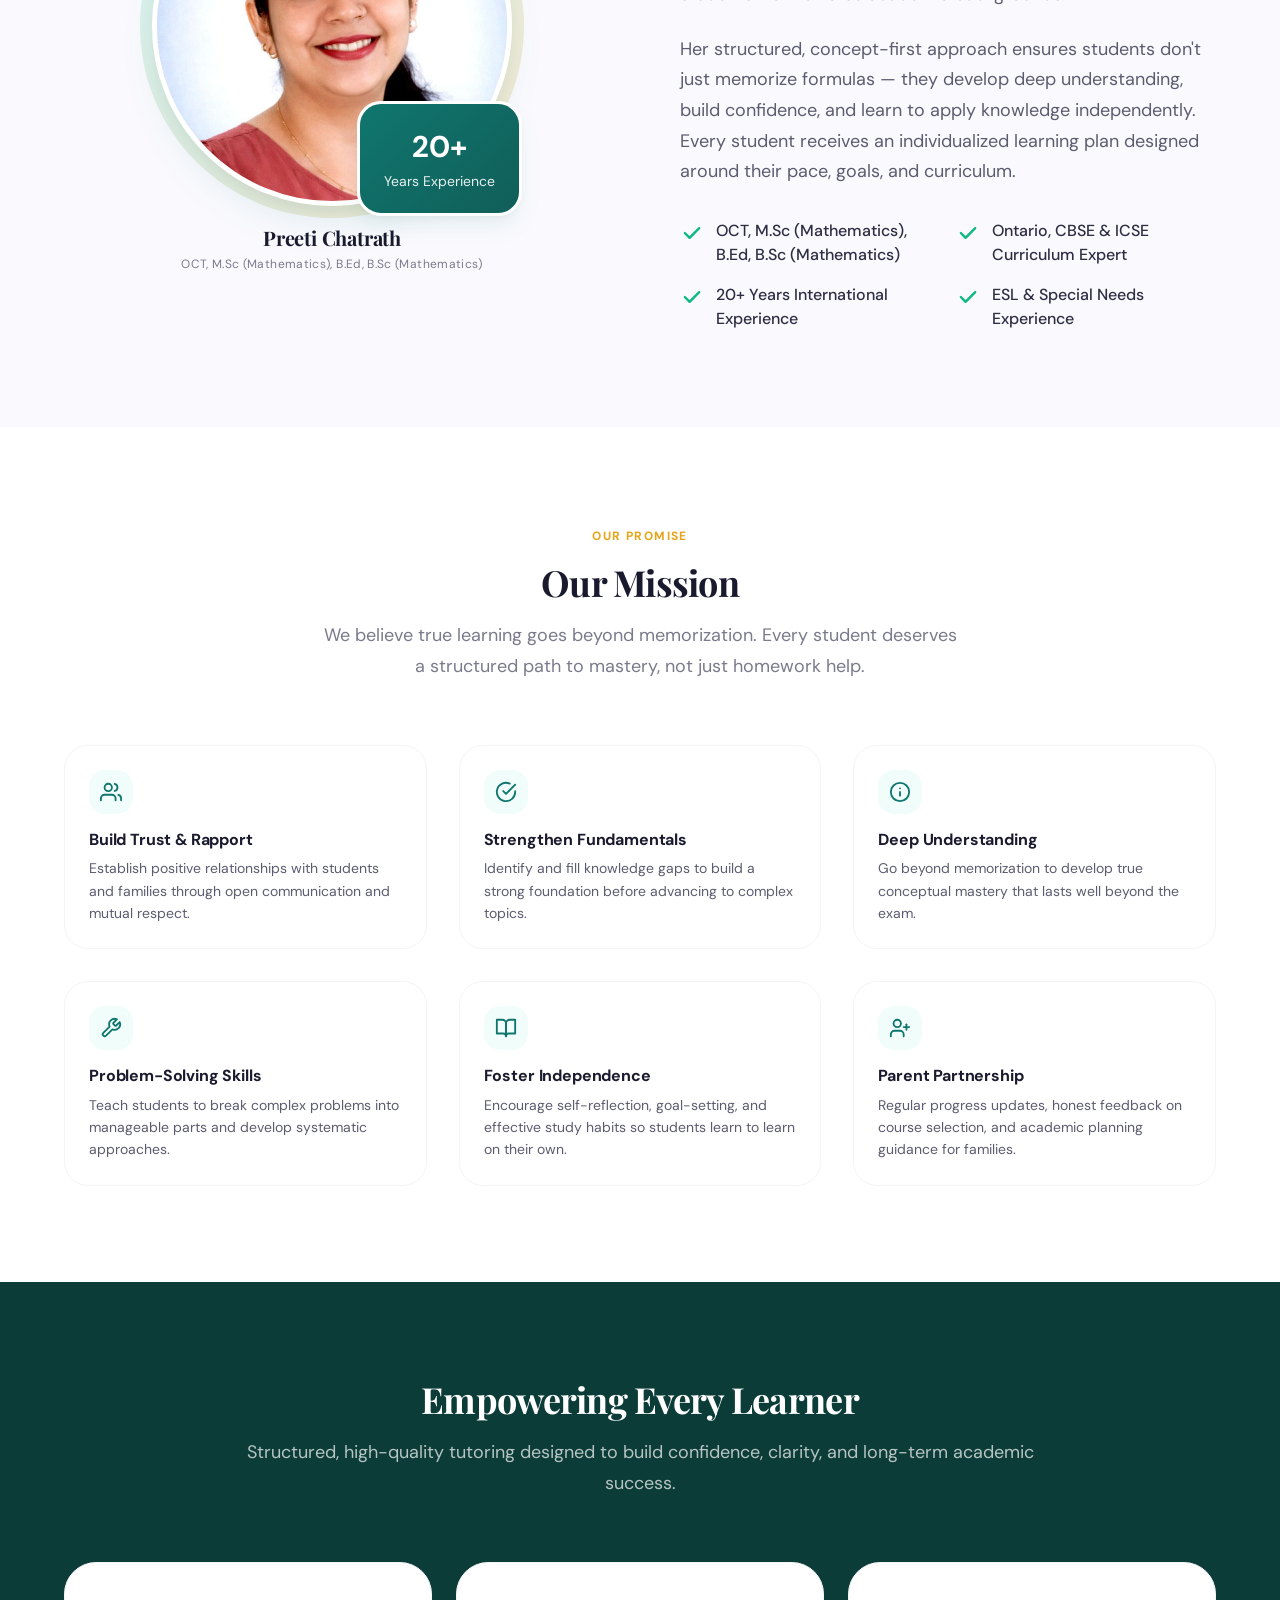
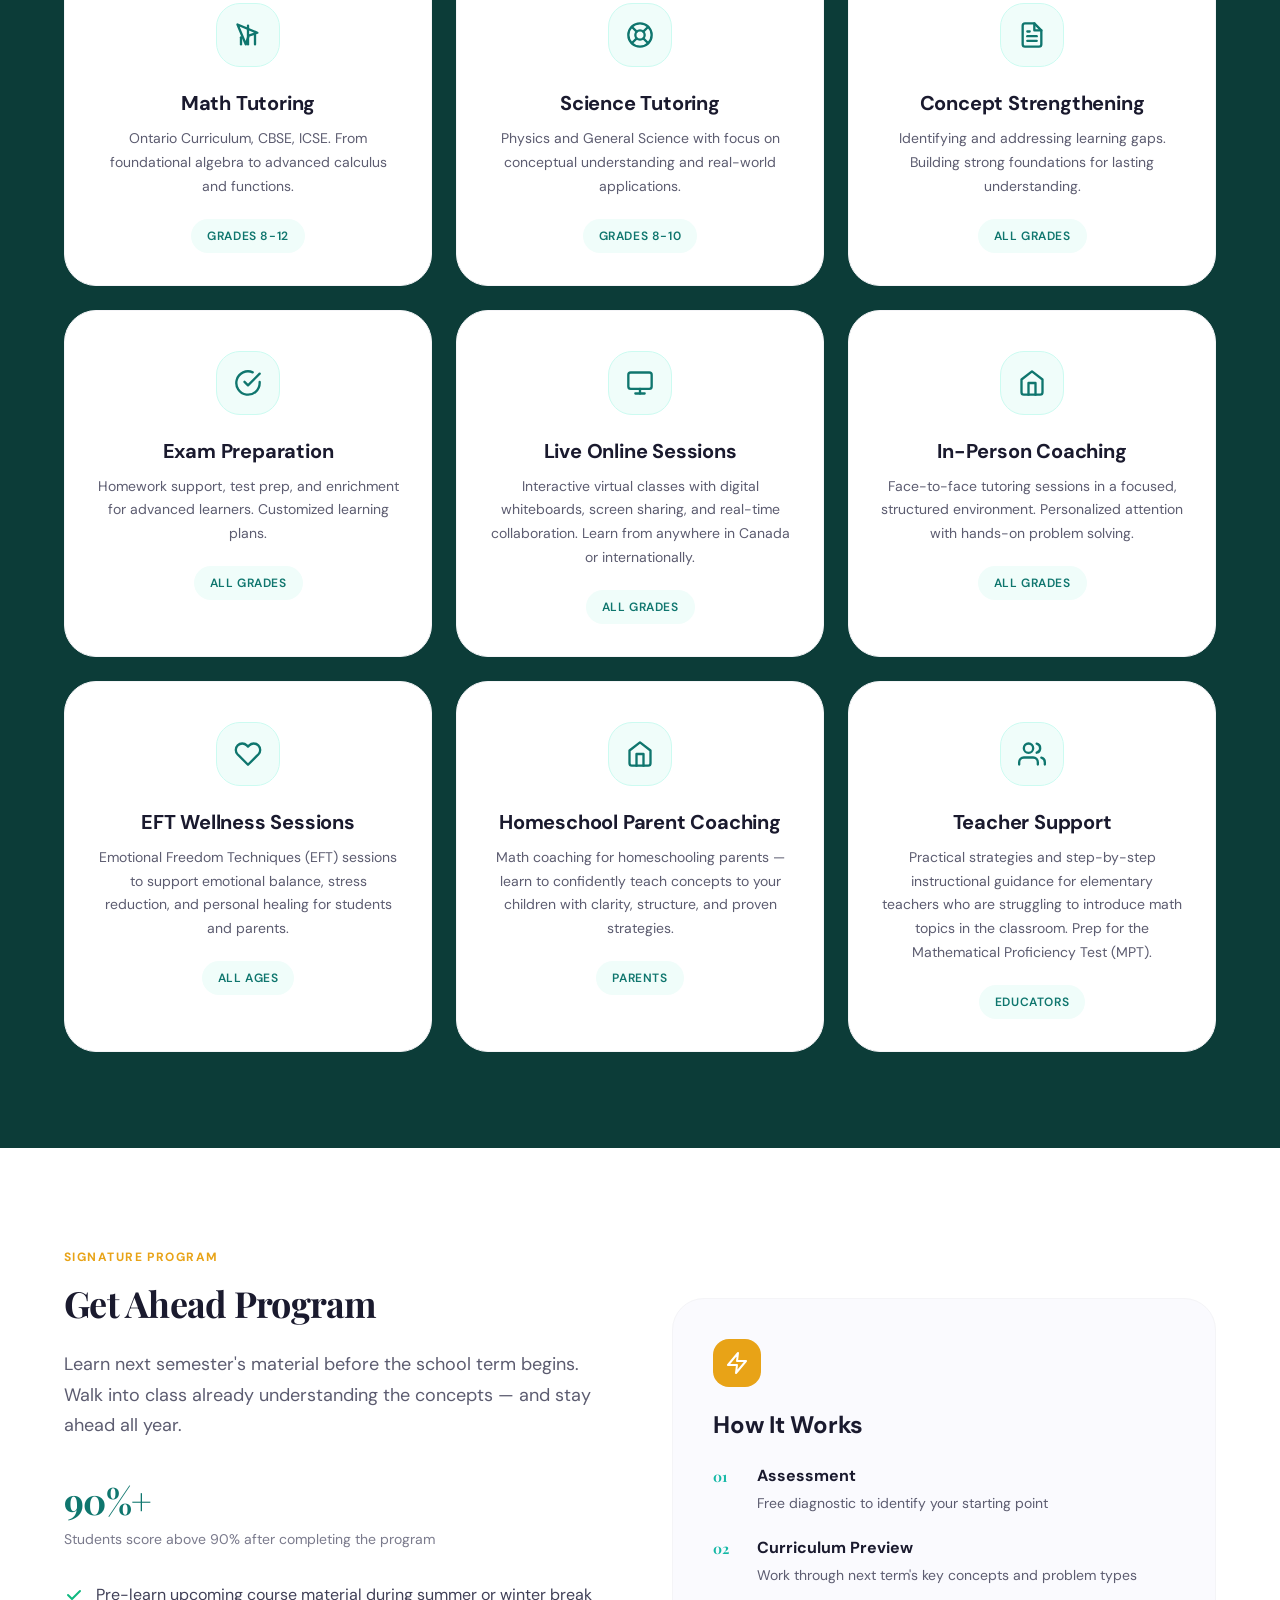
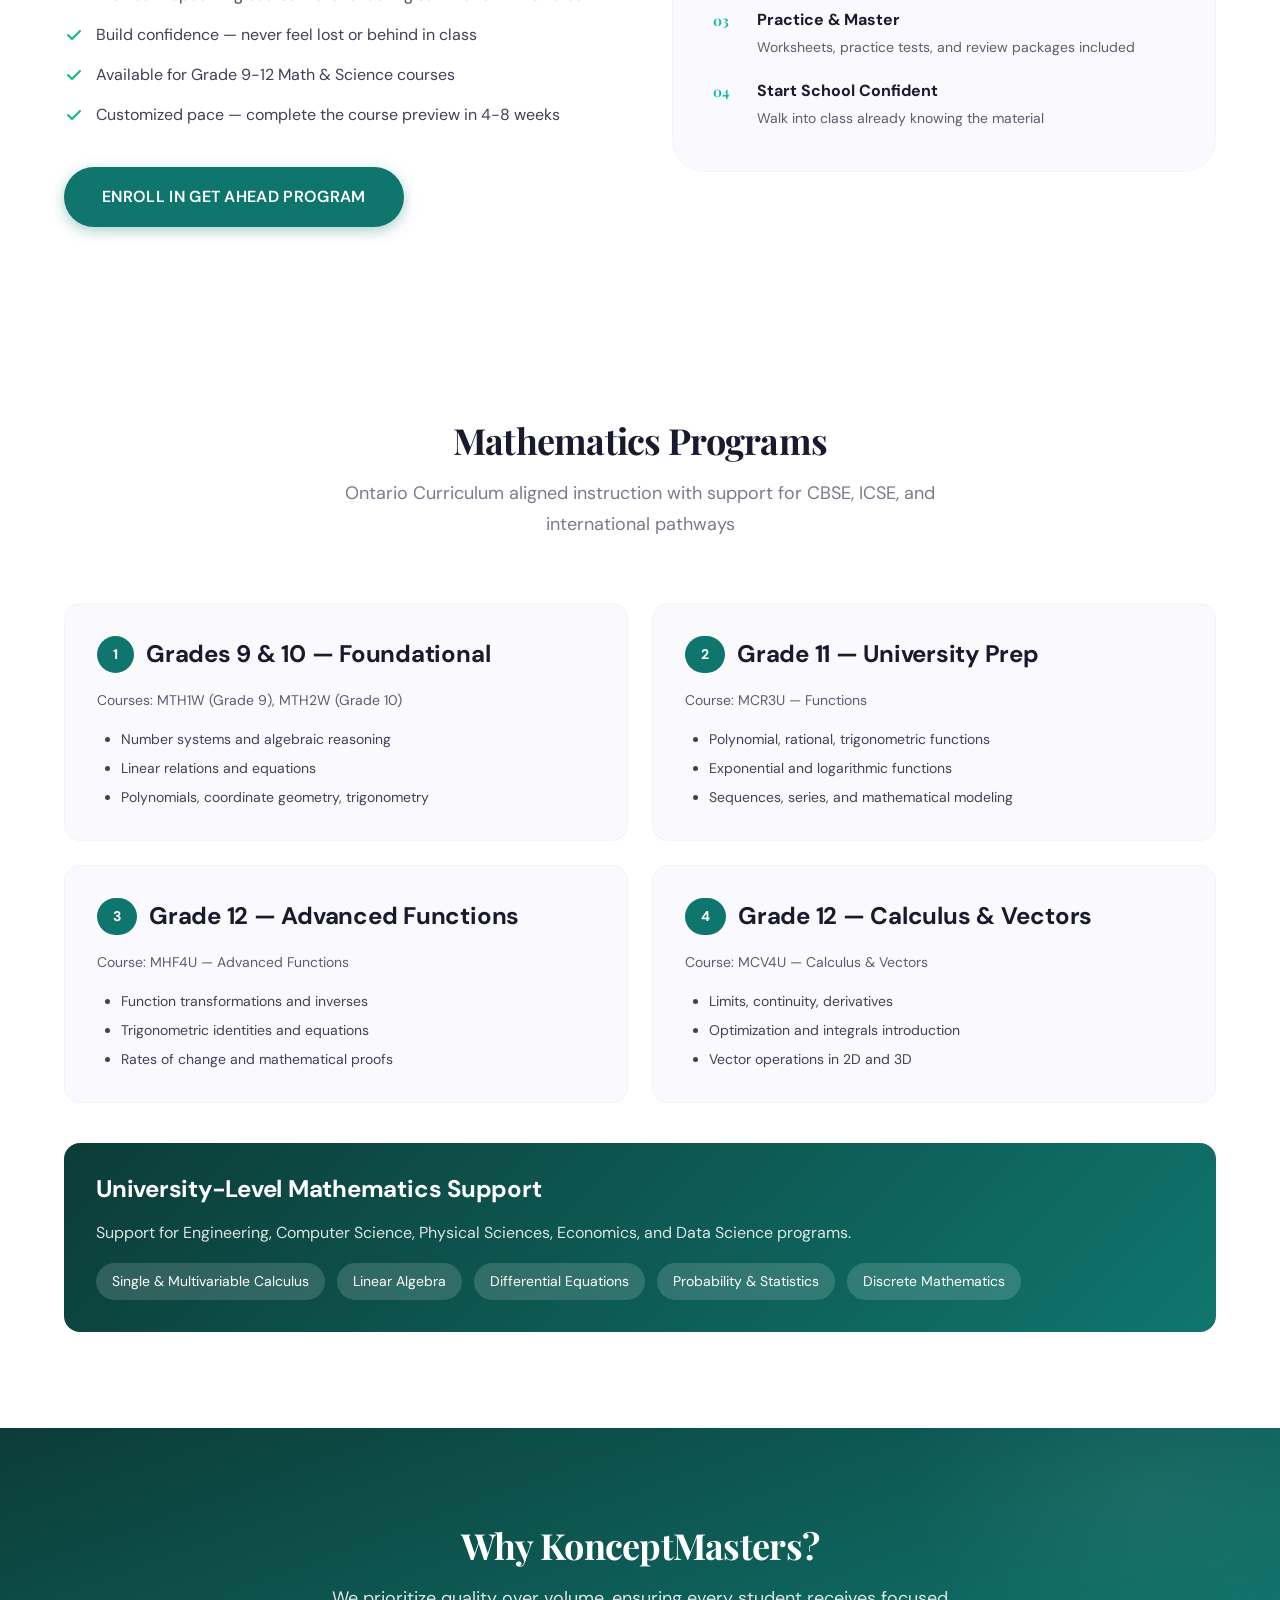
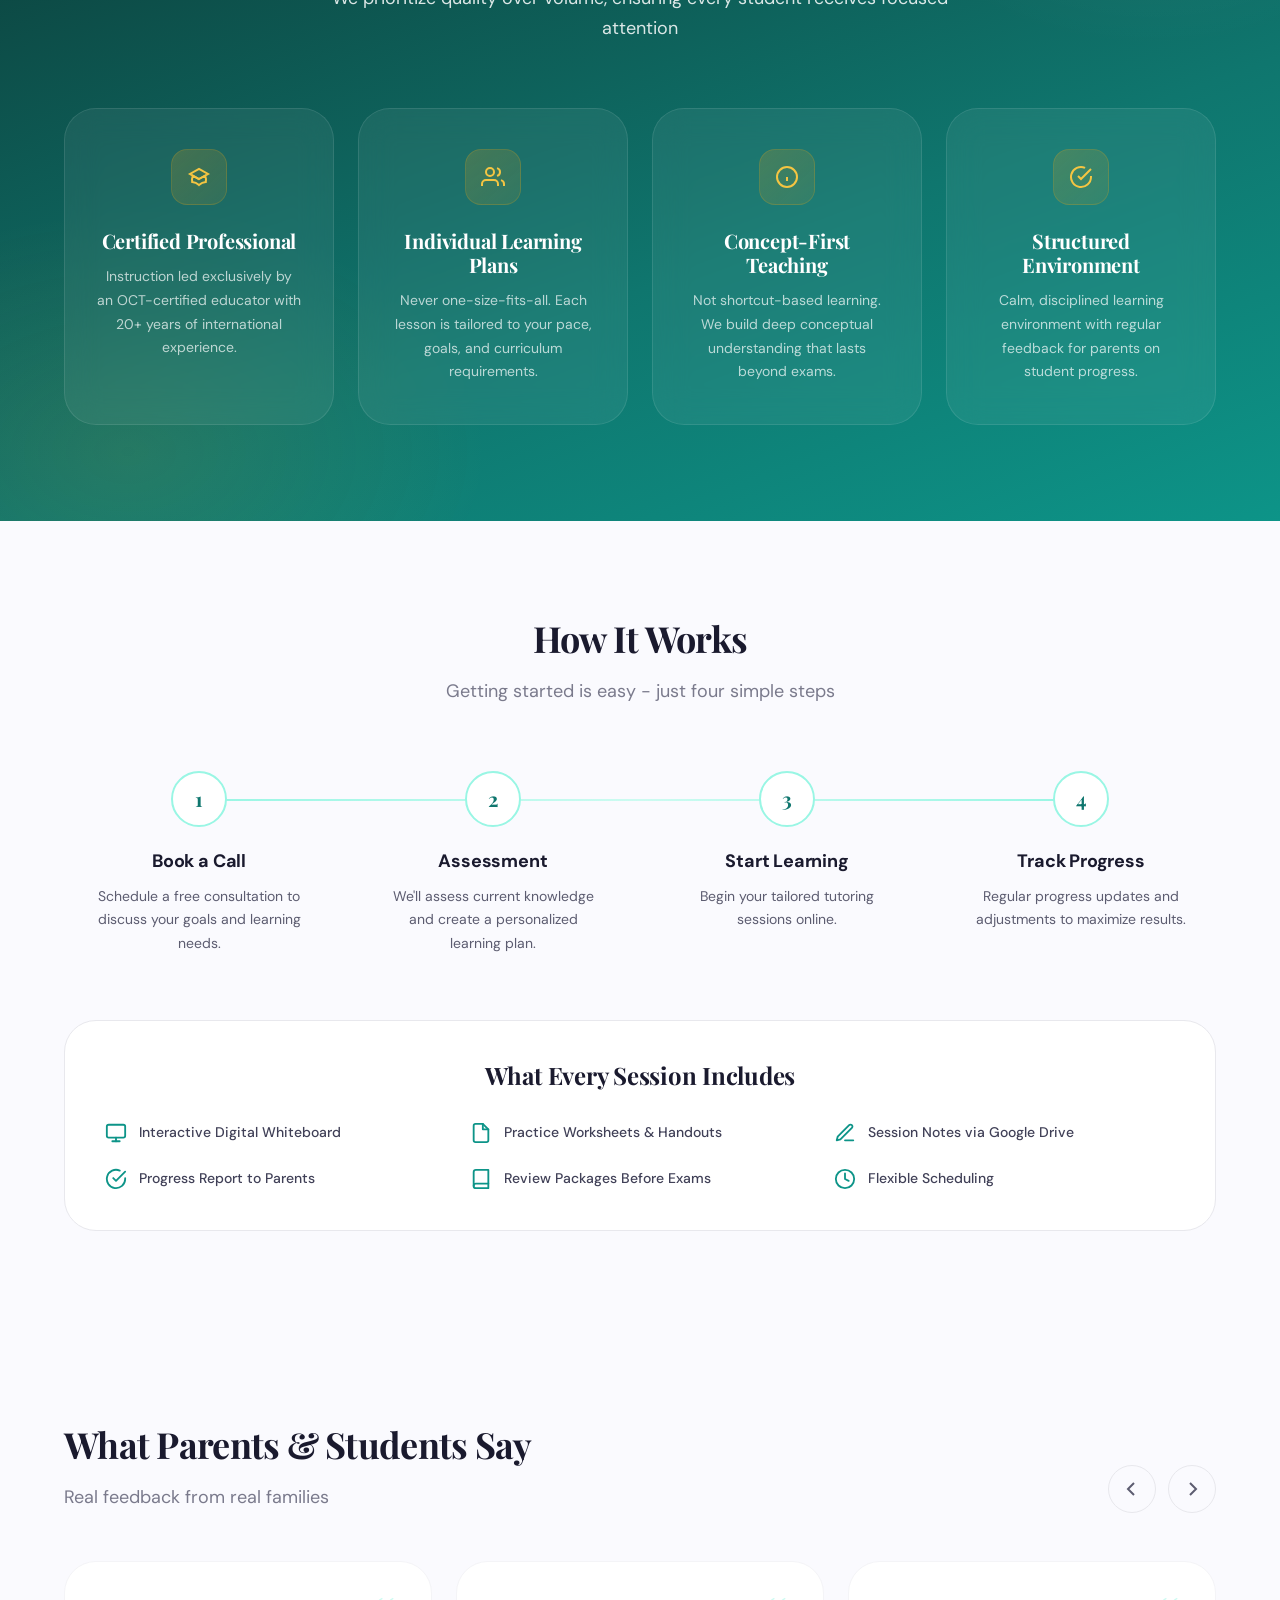
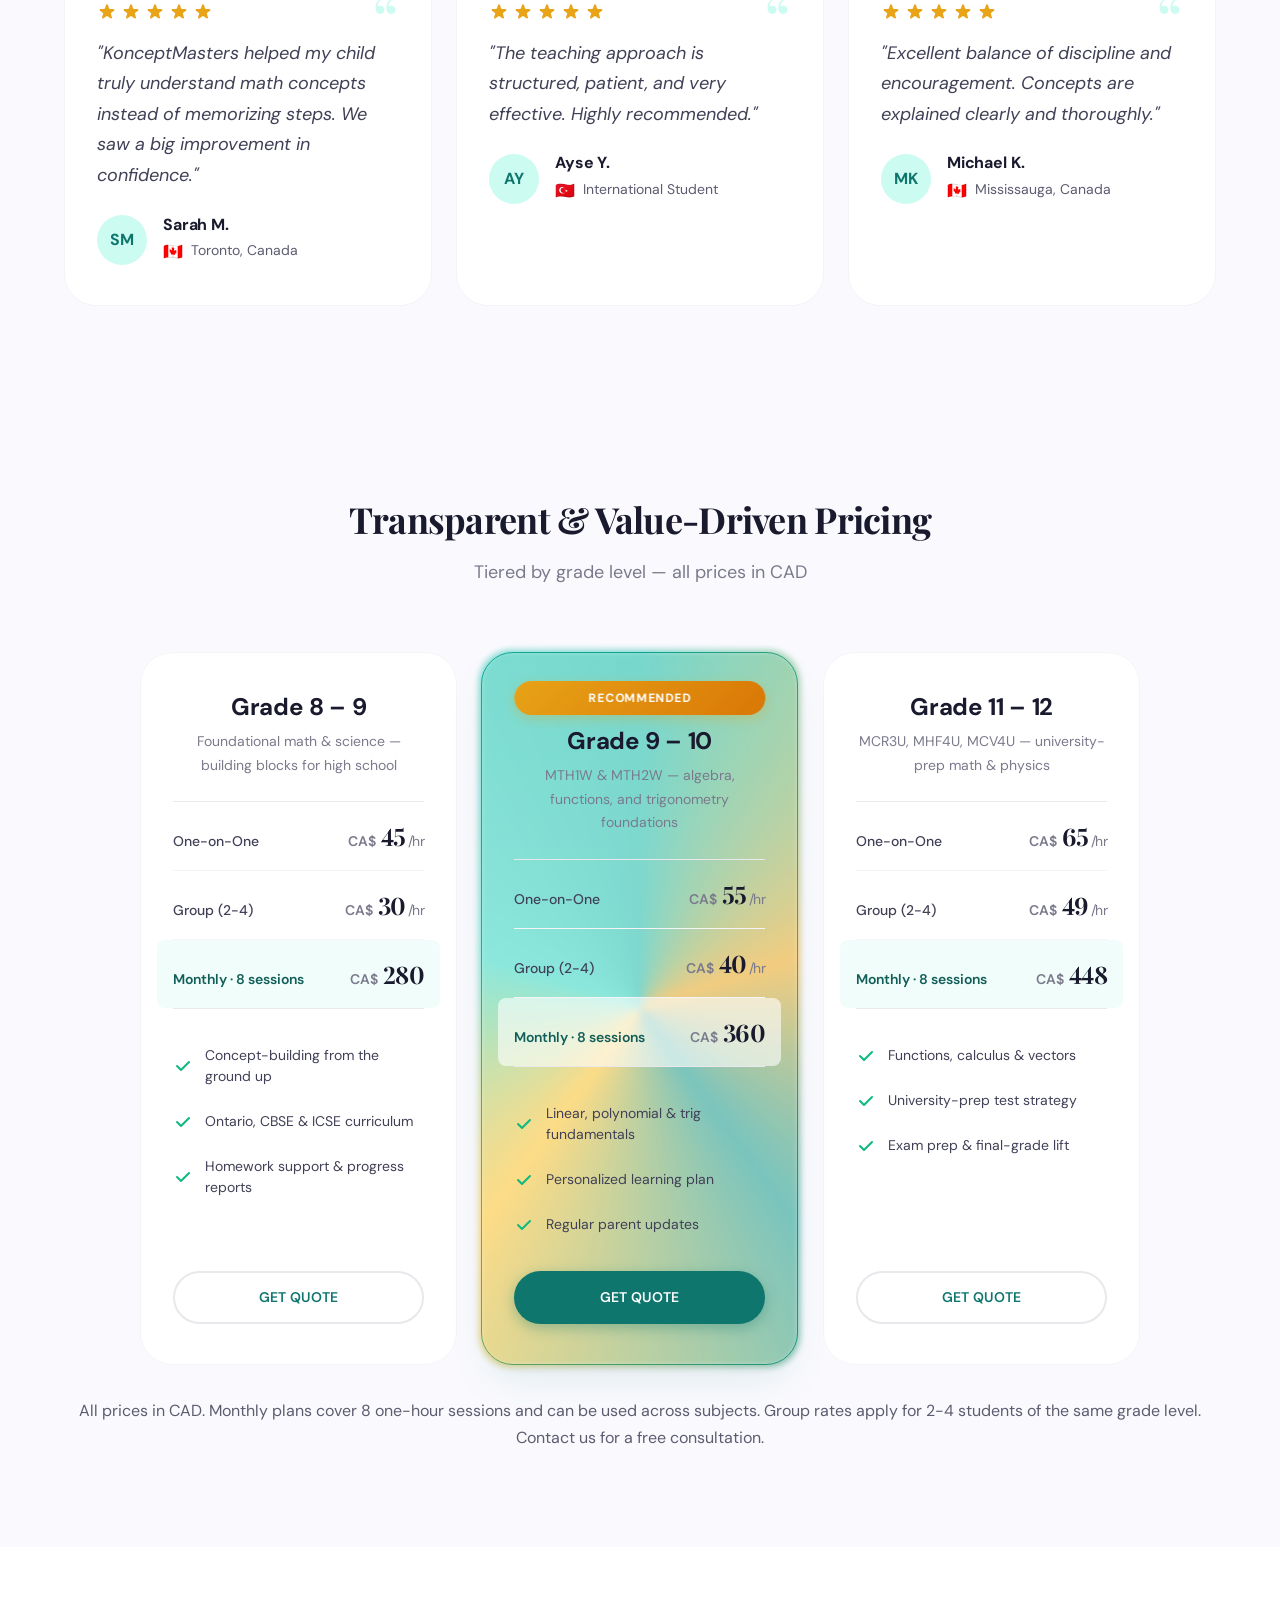
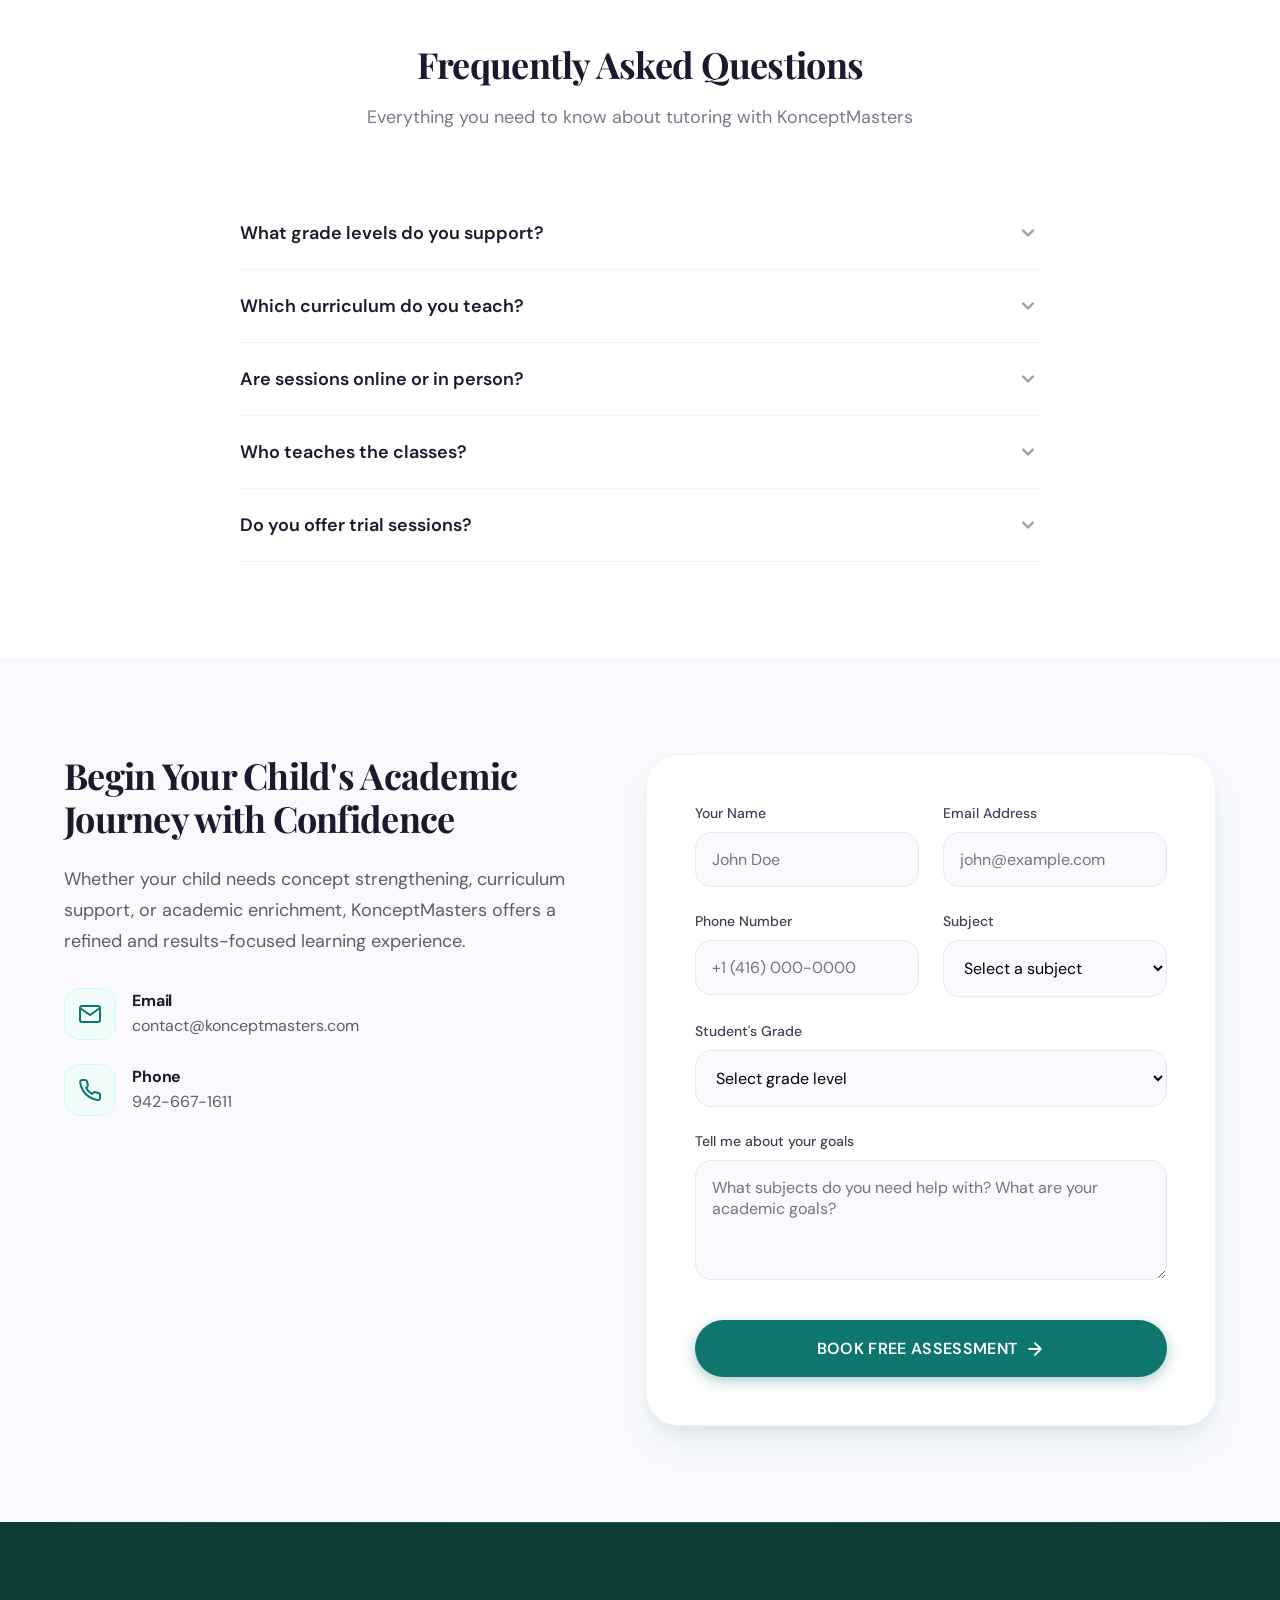
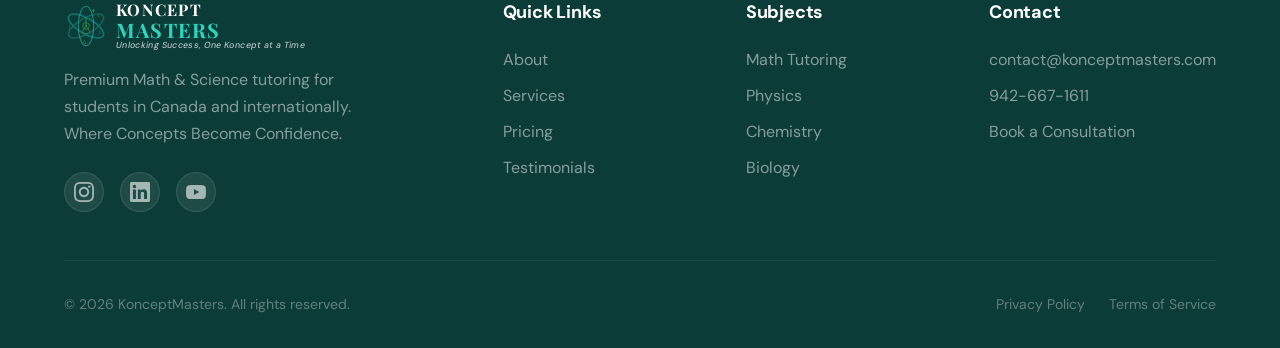
==== commit f5912223: "Revert "chore(deploy): add invisible deploy-check marker to index.html" This reverts commit 92683e2." ====
--- a/index.html
+++ b/index.html
@@ -1450,4 +1450,3 @@
   <script src="js/main.js"></script>
 </body>
 </html>
-<!-- deploy check 2026-10-07 -->
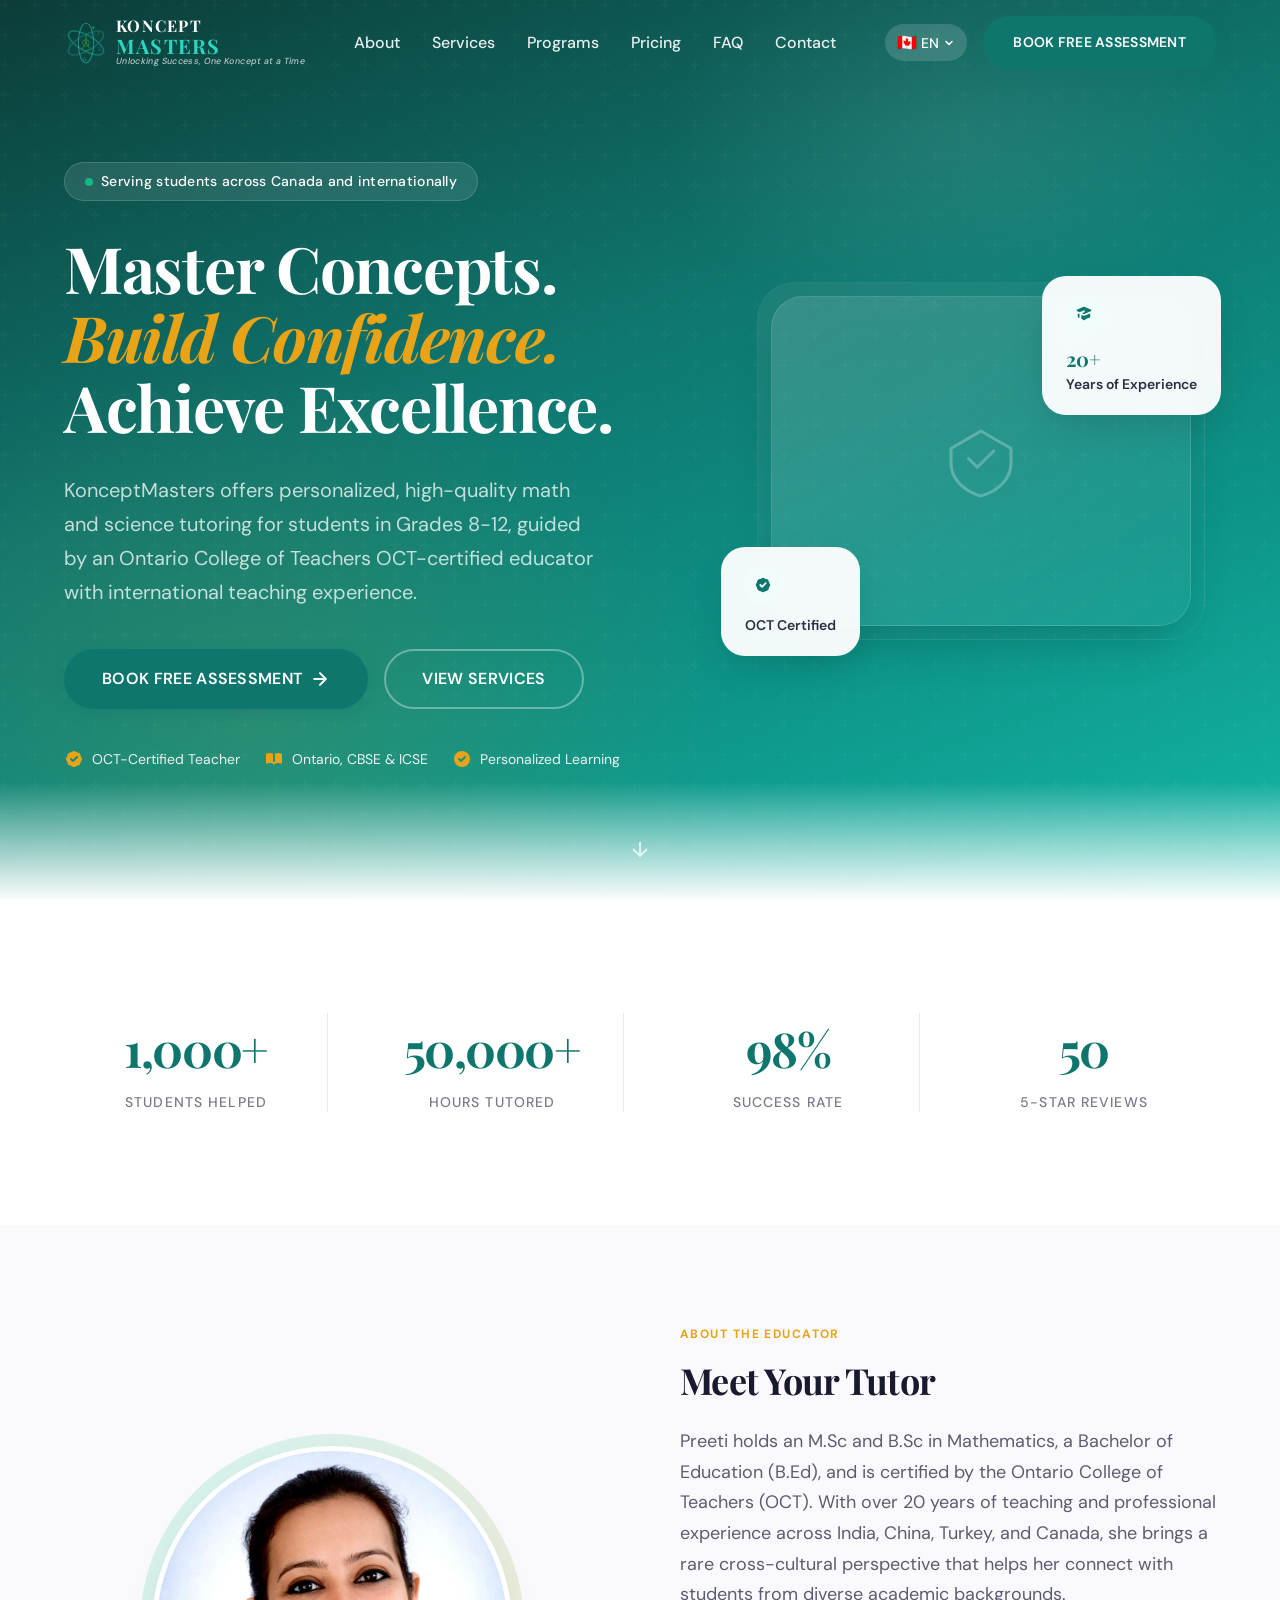
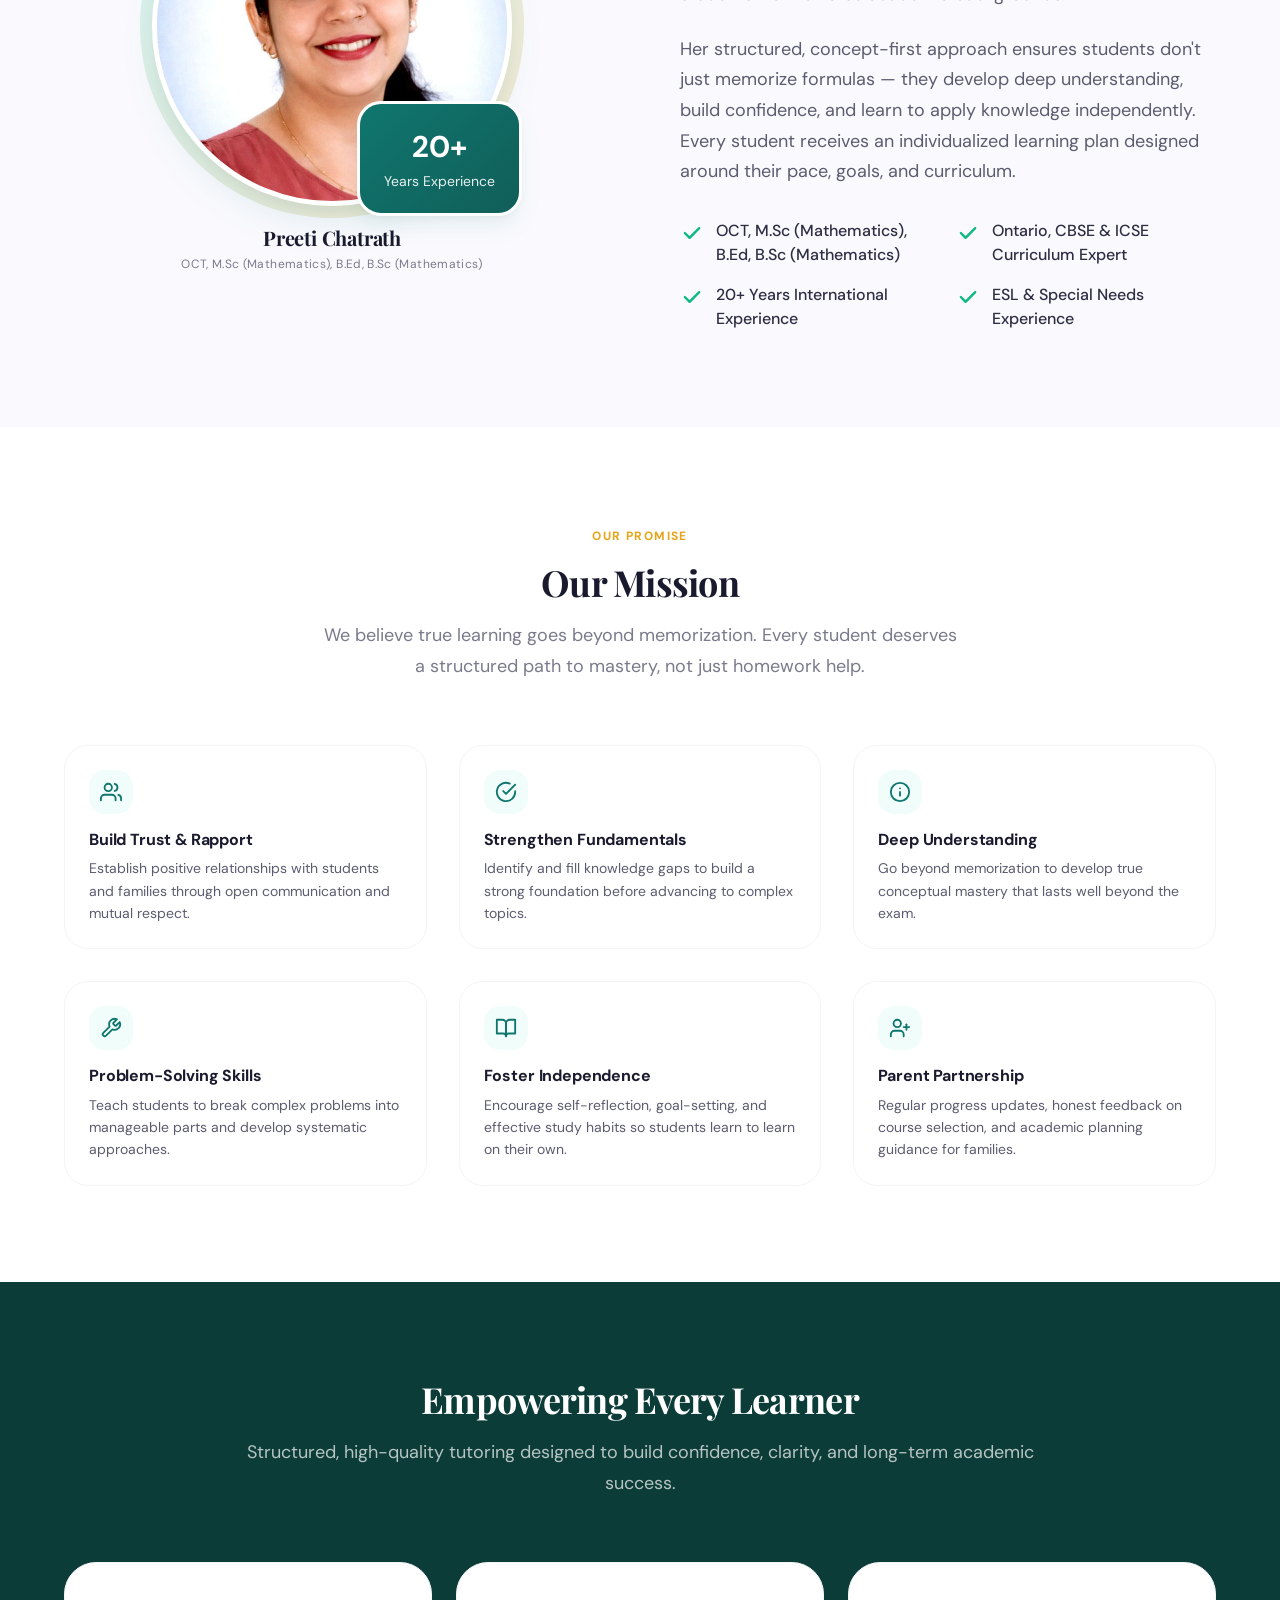
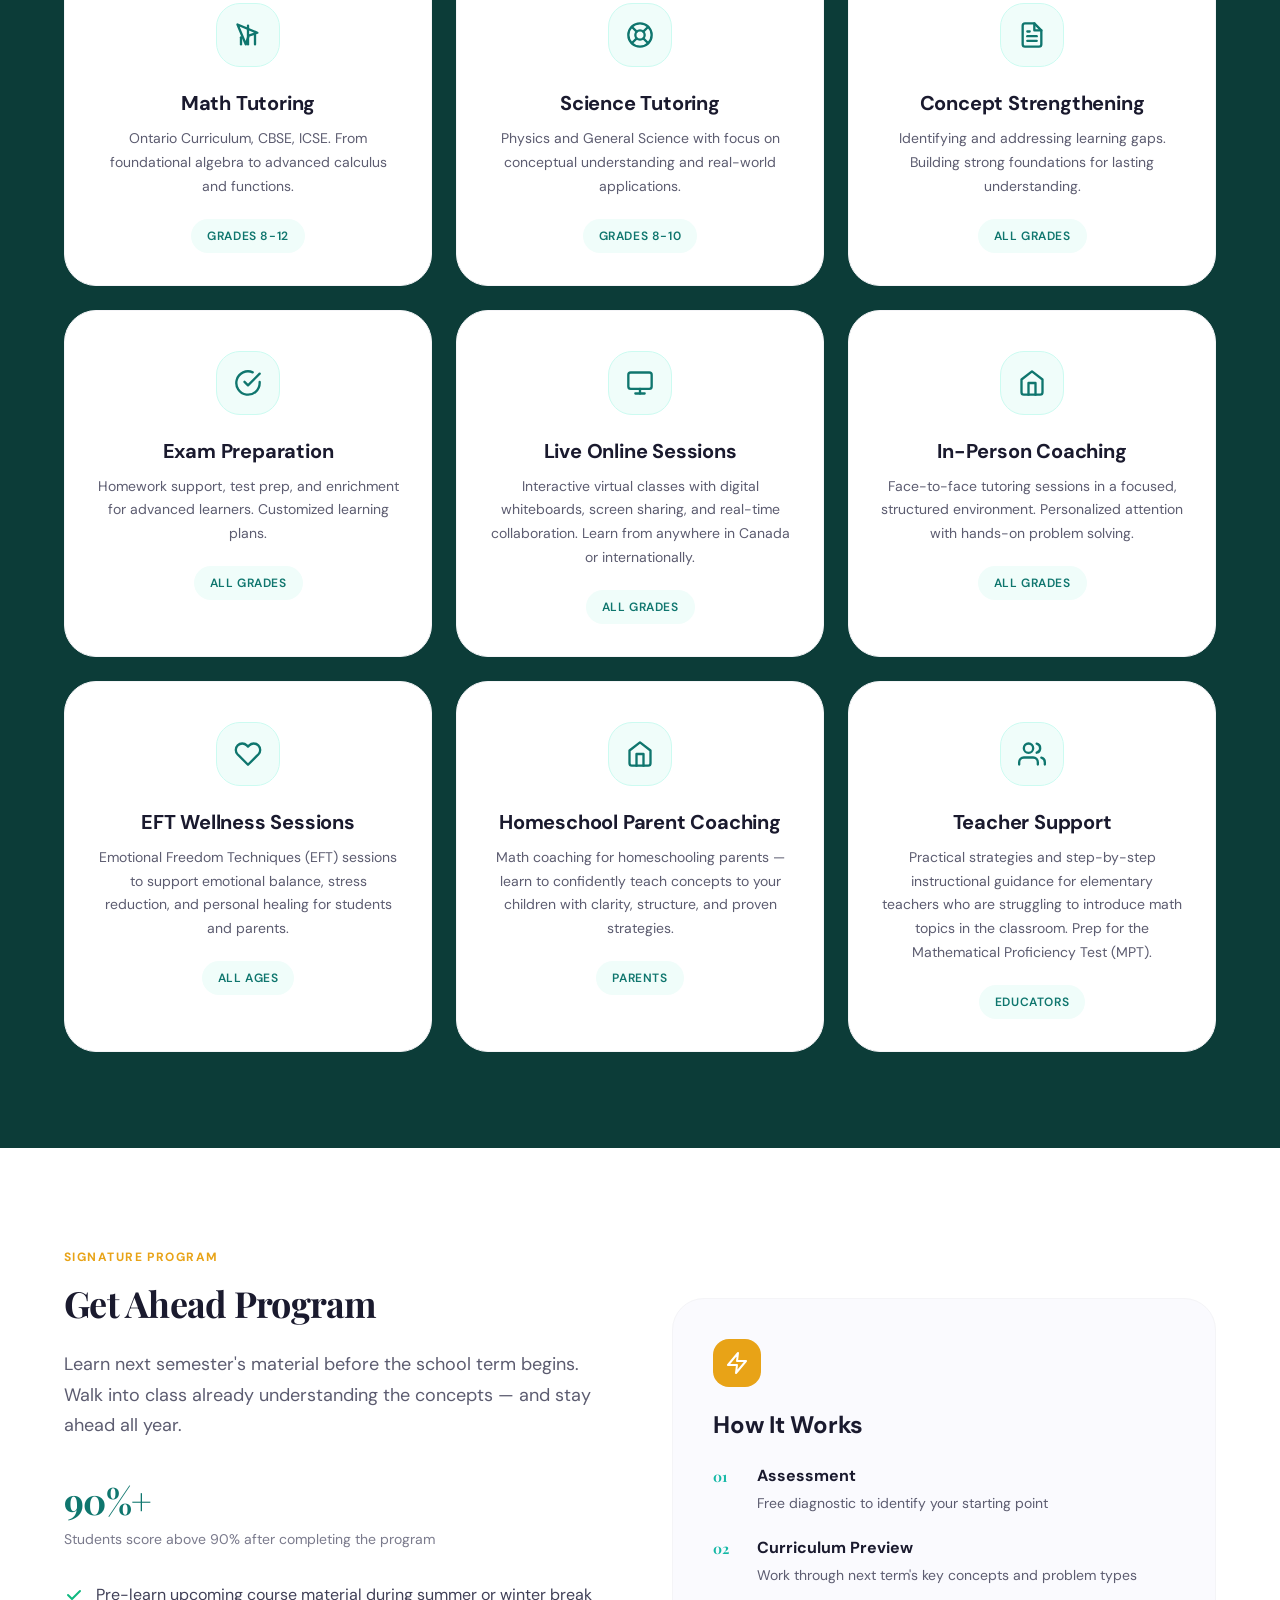
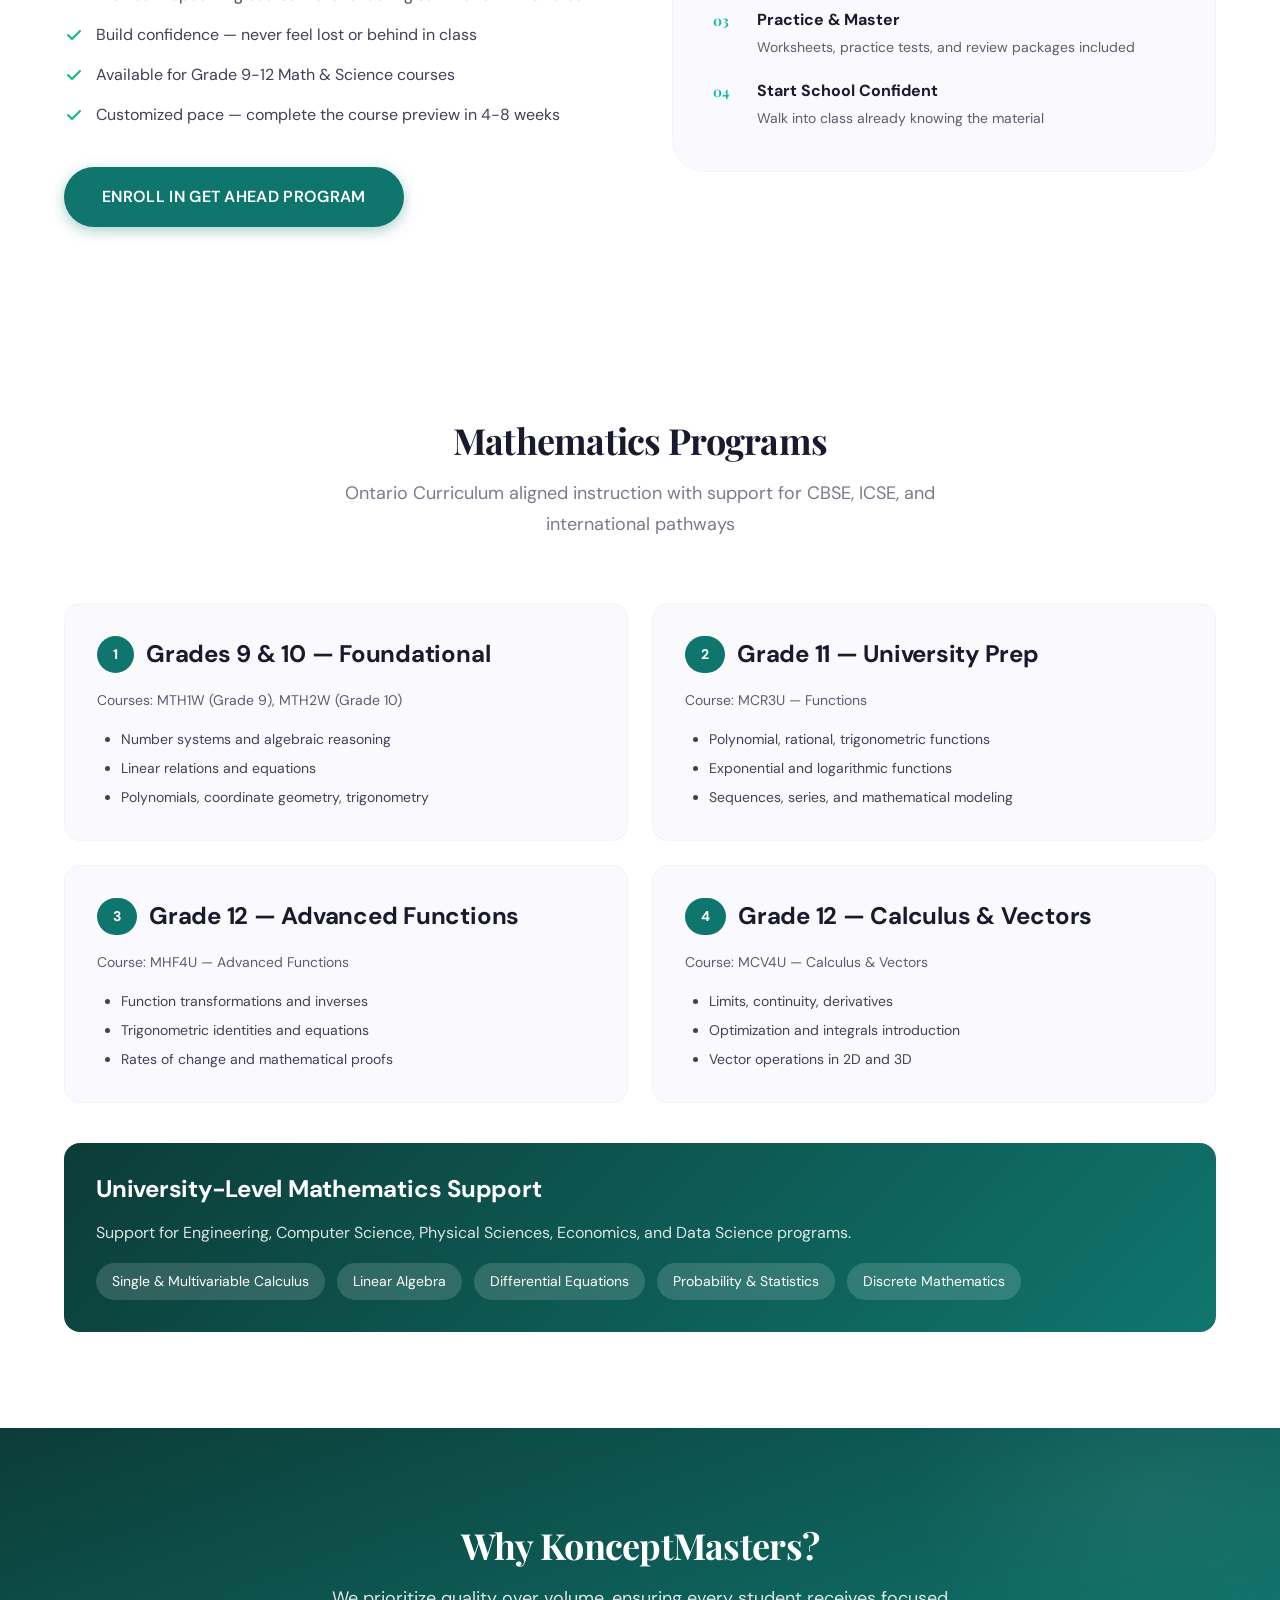
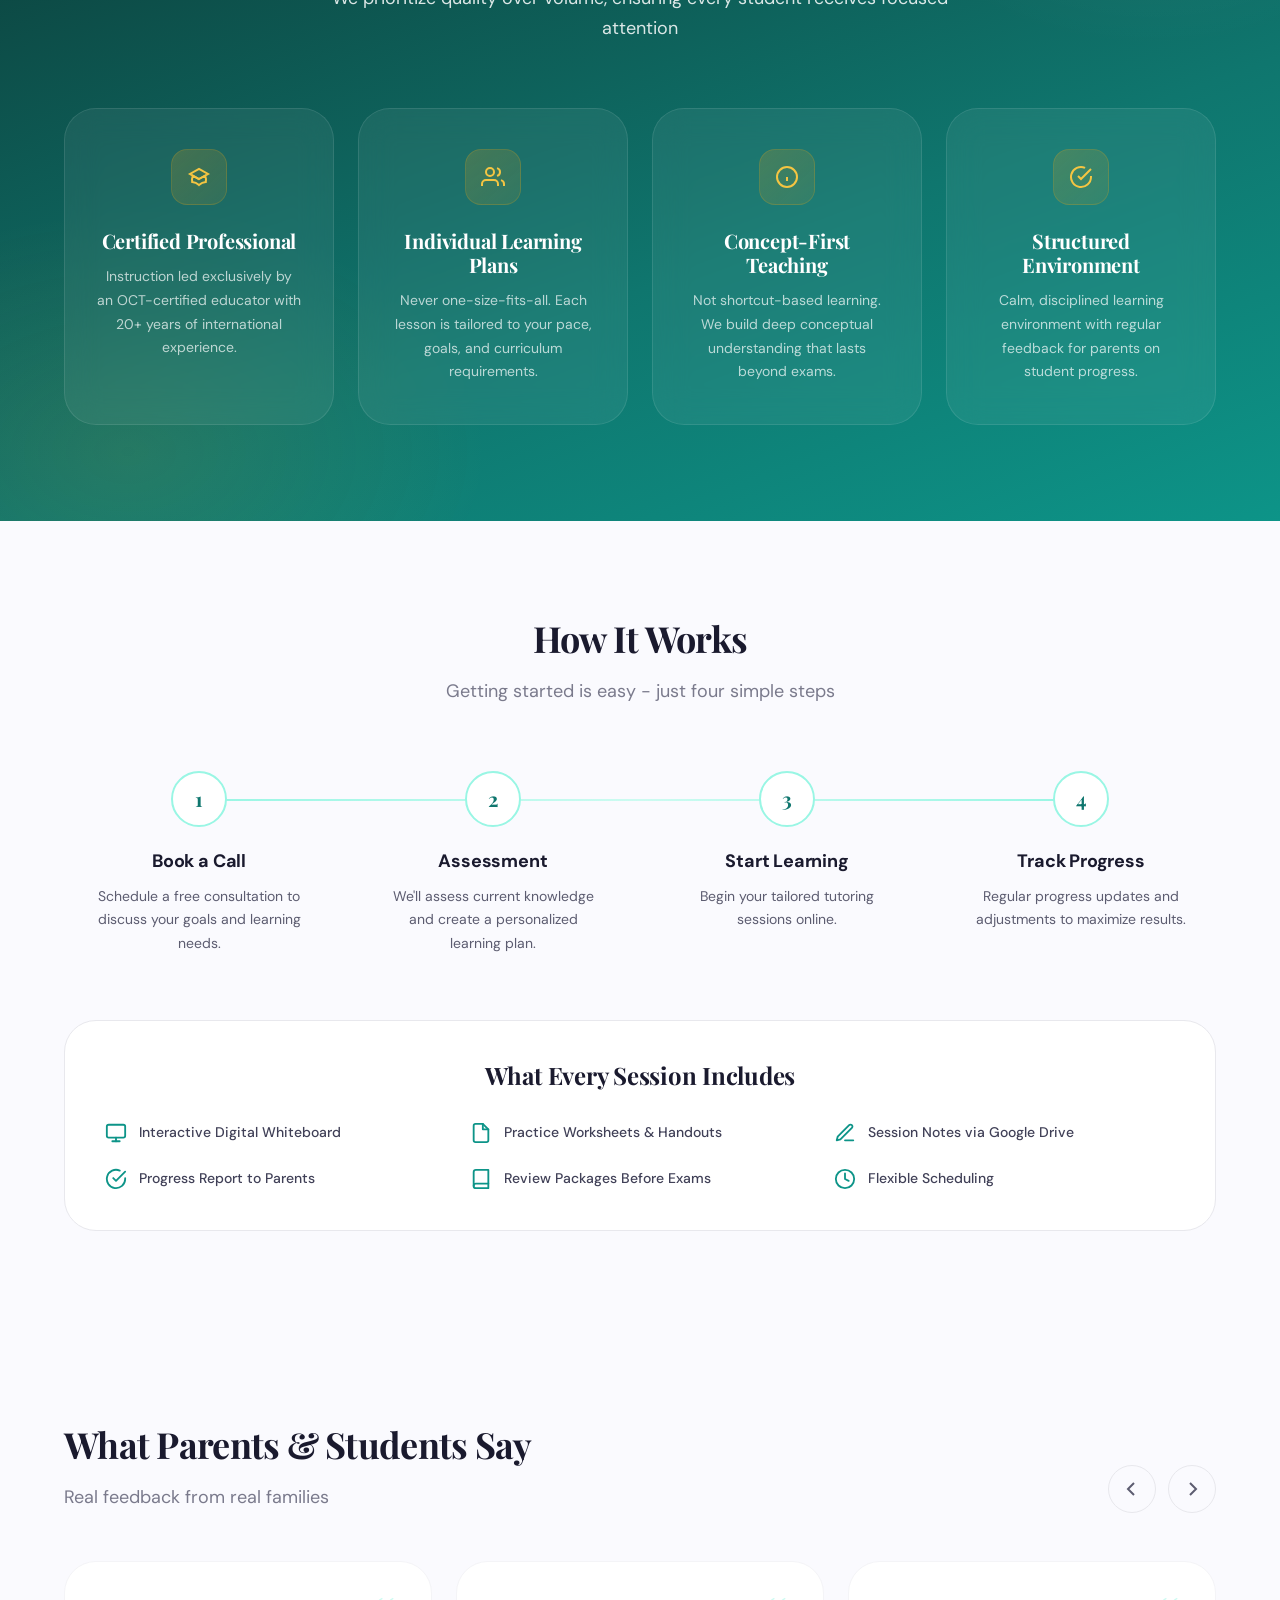
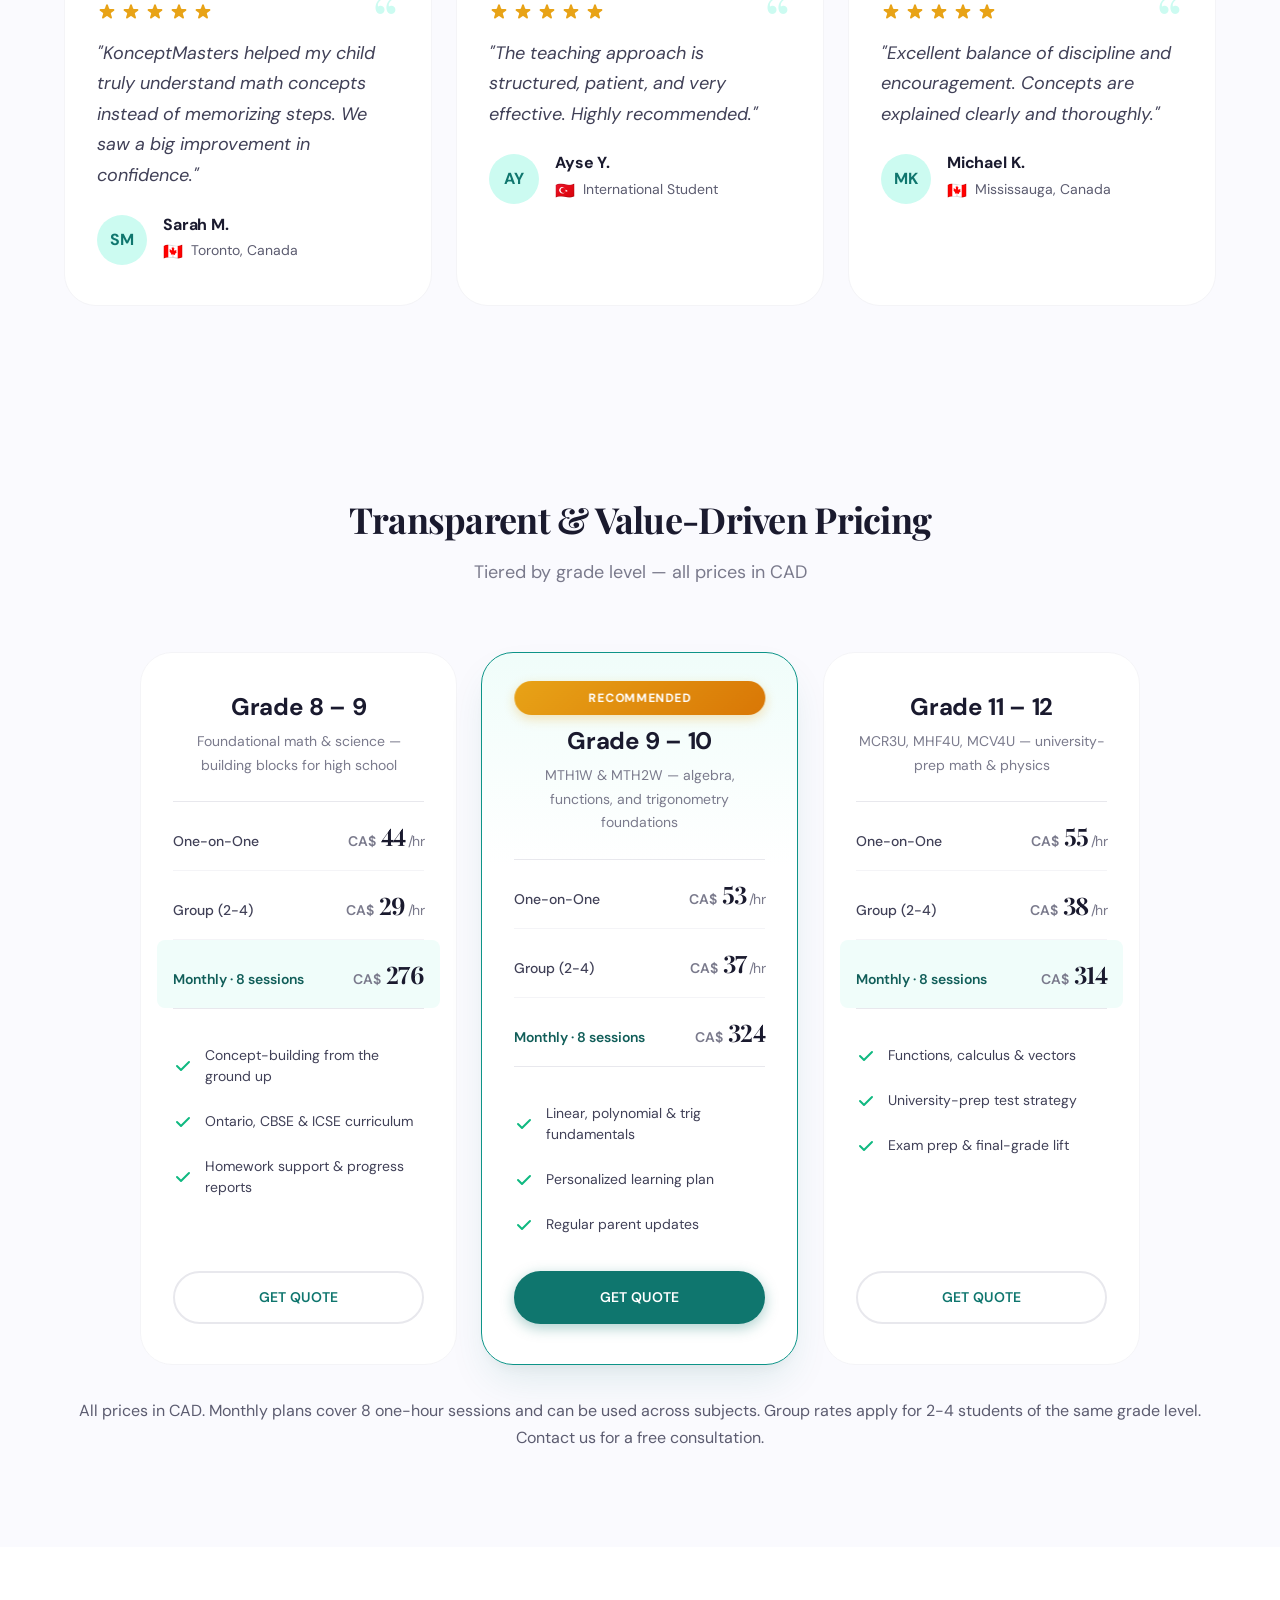
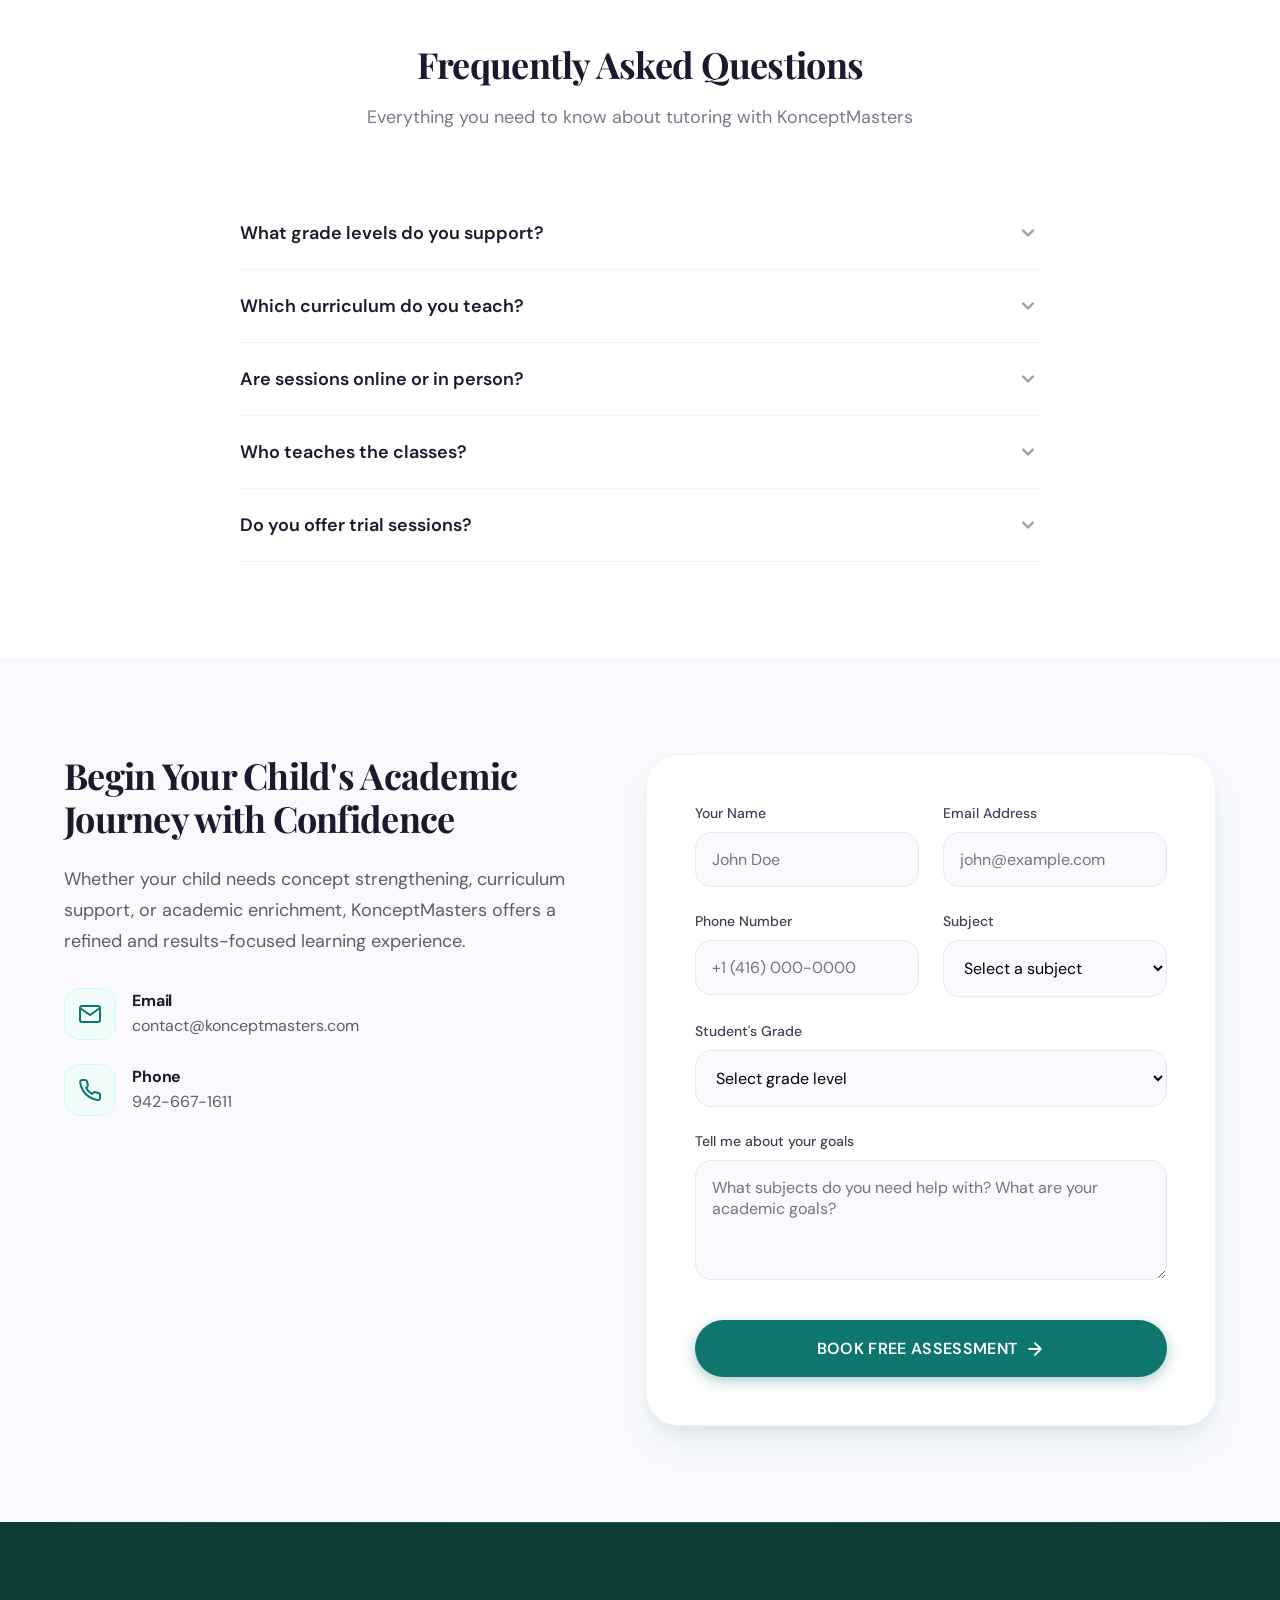
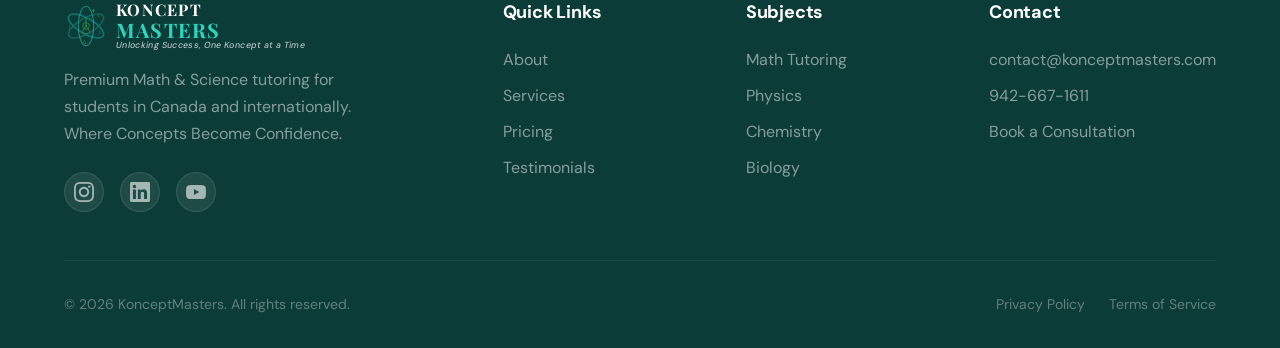
==== commit 35f791ee: "fix(seo): technical SEO cleanup per T-007 - Remove hreflang en/tr/x-default and og:locale:alternate " ====
--- a/index.html
+++ b/index.html
@@ -19,11 +19,6 @@
   <meta name="geo.placename" content="Toronto">
   <meta name="geo.position" content="43.6532;-79.3832">
   <meta name="ICBM" content="43.6532, -79.3832">
-
-  <!-- Language Alternates (Hreflang for bilingual SEO) -->
-  <link rel="alternate" hreflang="en" href="https://konceptmasters.ca/">
-  <link rel="alternate" hreflang="tr" href="https://konceptmasters.ca/?lang=tr">
-  <link rel="alternate" hreflang="x-default" href="https://konceptmasters.ca/">
 
   <!-- Open Graph / Facebook -->
   <meta property="og:type" content="website">
@@ -36,7 +31,6 @@
   <meta property="og:image:alt" content="KonceptMasters - Math and Science Tutoring">
   <meta property="og:site_name" content="KonceptMasters">
   <meta property="og:locale" content="en_CA">
-  <meta property="og:locale:alternate" content="tr_TR">
 
   <!-- Twitter -->
   <meta name="twitter:card" content="summary_large_image">
@@ -84,12 +78,12 @@
     "@id": "https://konceptmasters.ca/#organization",
     "name": "KonceptMasters",
     "alternateName": "Koncept Masters Tutoring",
-    "url": "https://konceptmasters.ca",
+    "url": "https://konceptmasters.ca/",
     "logo": {
       "@type": "ImageObject",
       "url": "https://konceptmasters.ca/assets/images/logo.png",
-      "width": 200,
-      "height": 200
+      "width": 512,
+      "height": 512
     },
     "image": "https://konceptmasters.ca/assets/images/og-image.jpg",
     "description": "Premium Math & Science tutoring by an OCT-certified educator with 20+ years experience. Ontario, CBSE & ICSE curriculum. Serving students across Canada and internationally.",
@@ -260,42 +254,42 @@
     "mainEntity": [
       {
         "@type": "Question",
-        "name": "How do online tutoring sessions work?",
+        "name": "What grade levels do you support?",
         "acceptedAnswer": {
           "@type": "Answer",
-          "text": "Online sessions are conducted via Zoom or Google Meet. We use a digital whiteboard for real-time problem solving, screen sharing for demonstrations, and provide session recordings upon request. All you need is a computer with internet access and a quiet space to learn."
+          "text": "We support students in Grades 8 through 12 for mathematics, and Grades 8-10 for science. We also provide university-level mathematics support for students in Engineering, Computer Science, Physical Sciences, Economics, and Data Science programs."
         }
       },
       {
         "@type": "Question",
-        "name": "What grades and subjects do you tutor?",
+        "name": "Which curriculum do you teach?",
         "acceptedAnswer": {
           "@type": "Answer",
-          "text": "We specialize in high school Math and Science (Grades 9-12). This includes all levels of Mathematics (including Calculus and Advanced Functions), Physics, Chemistry, and Biology. We're familiar with both Canadian (Ontario) and Turkish curriculums."
+          "text": "We teach Ontario Curriculum (including MTH1W, MTH2W, MCR3U, MHF4U, MCV4U), as well as CBSE and ICSE curriculums. Our cross-cultural teaching experience allows us to adapt instruction to meet the unique needs of each student regardless of their academic background."
         }
       },
       {
         "@type": "Question",
-        "name": "Do you offer in-person tutoring?",
+        "name": "Are sessions online or in person?",
         "acceptedAnswer": {
           "@type": "Answer",
-          "text": "Yes! We offer both online and in-person tutoring. In-person sessions are available in select areas. Online sessions are available worldwide and work great for students in both Canada and Turkey."
+          "text": "Sessions are currently offered online, with interactive and engaging lessons using digital whiteboards, screen sharing, and collaborative tools. This allows us to serve students across Canada and internationally with the same high-quality instruction."
         }
       },
       {
         "@type": "Question",
-        "name": "How long are tutoring sessions?",
+        "name": "Who teaches the classes?",
         "acceptedAnswer": {
           "@type": "Answer",
-          "text": "Standard sessions are 1 hour long, which is ideal for focused learning without fatigue. For exam preparation or intensive review, 90-minute or 2-hour sessions can be arranged."
+          "text": "All sessions are conducted by an Ontario College of Teachers OCT-certified educator with more than 20 years of diverse teaching and professional experience across India, China, Turkey, and Canada. This ensures every student receives expert, qualified instruction."
         }
       },
       {
         "@type": "Question",
-        "name": "Do you offer a free trial session?",
+        "name": "Do you offer trial sessions?",
         "acceptedAnswer": {
           "@type": "Answer",
-          "text": "Yes! We offer a free 15-20 minute consultation call where we can discuss your goals, assess your needs, and see if we're a good fit."
+          "text": "Yes, a consultation session is available to assess fit and learning needs. This allows us to understand your academic goals, identify any learning gaps, and determine how we can best support your educational journey."
         }
       }
     ]
@@ -318,18 +312,13 @@
   }
   </script>
 
-  <!-- Schema.org - WebSite (for sitelinks search) -->
+  <!-- Schema.org - WebSite -->
   <script type="application/ld+json">
   {
     "@context": "https://schema.org",
     "@type": "WebSite",
     "name": "KonceptMasters",
-    "url": "https://konceptmasters.ca",
-    "potentialAction": {
-      "@type": "SearchAction",
-      "target": "https://konceptmasters.ca/?s={search_term_string}",
-      "query-input": "required name=search_term_string"
-    }
+    "url": "https://konceptmasters.ca/"
   }
   </script>
 </head>
@@ -396,7 +385,7 @@
     <div style="margin-top: var(--space-8);">
       <button class="lang-toggle" id="langToggleMobile" style="width: 100%; justify-content: center; background: var(--gray-100); color: var(--gray-700);">
         <span class="flag">🇨🇦</span>
-        <span data-lang="lang.switch">Switch to Turkish</span>
+        <span data-lang="lang.switch">Switch Language</span>
       </button>
     </div>
     <div style="margin-top: var(--space-4);">
@@ -1437,8 +1426,8 @@
       <div class="footer-bottom">
         <p>&copy; <span id="currentYear">2024</span> KonceptMasters. <span data-lang="footer.rights">All rights reserved.</span></p>
         <div class="footer-bottom-links">
-          <a href="privacy.html" data-lang="footer.privacy">Privacy Policy</a>
-          <a href="terms.html" data-lang="footer.terms">Terms of Service</a>
+          <a href="/privacy" data-lang="footer.privacy">Privacy Policy</a>
+          <a href="/terms" data-lang="footer.terms">Terms of Service</a>
         </div>
       </div>
     </div>
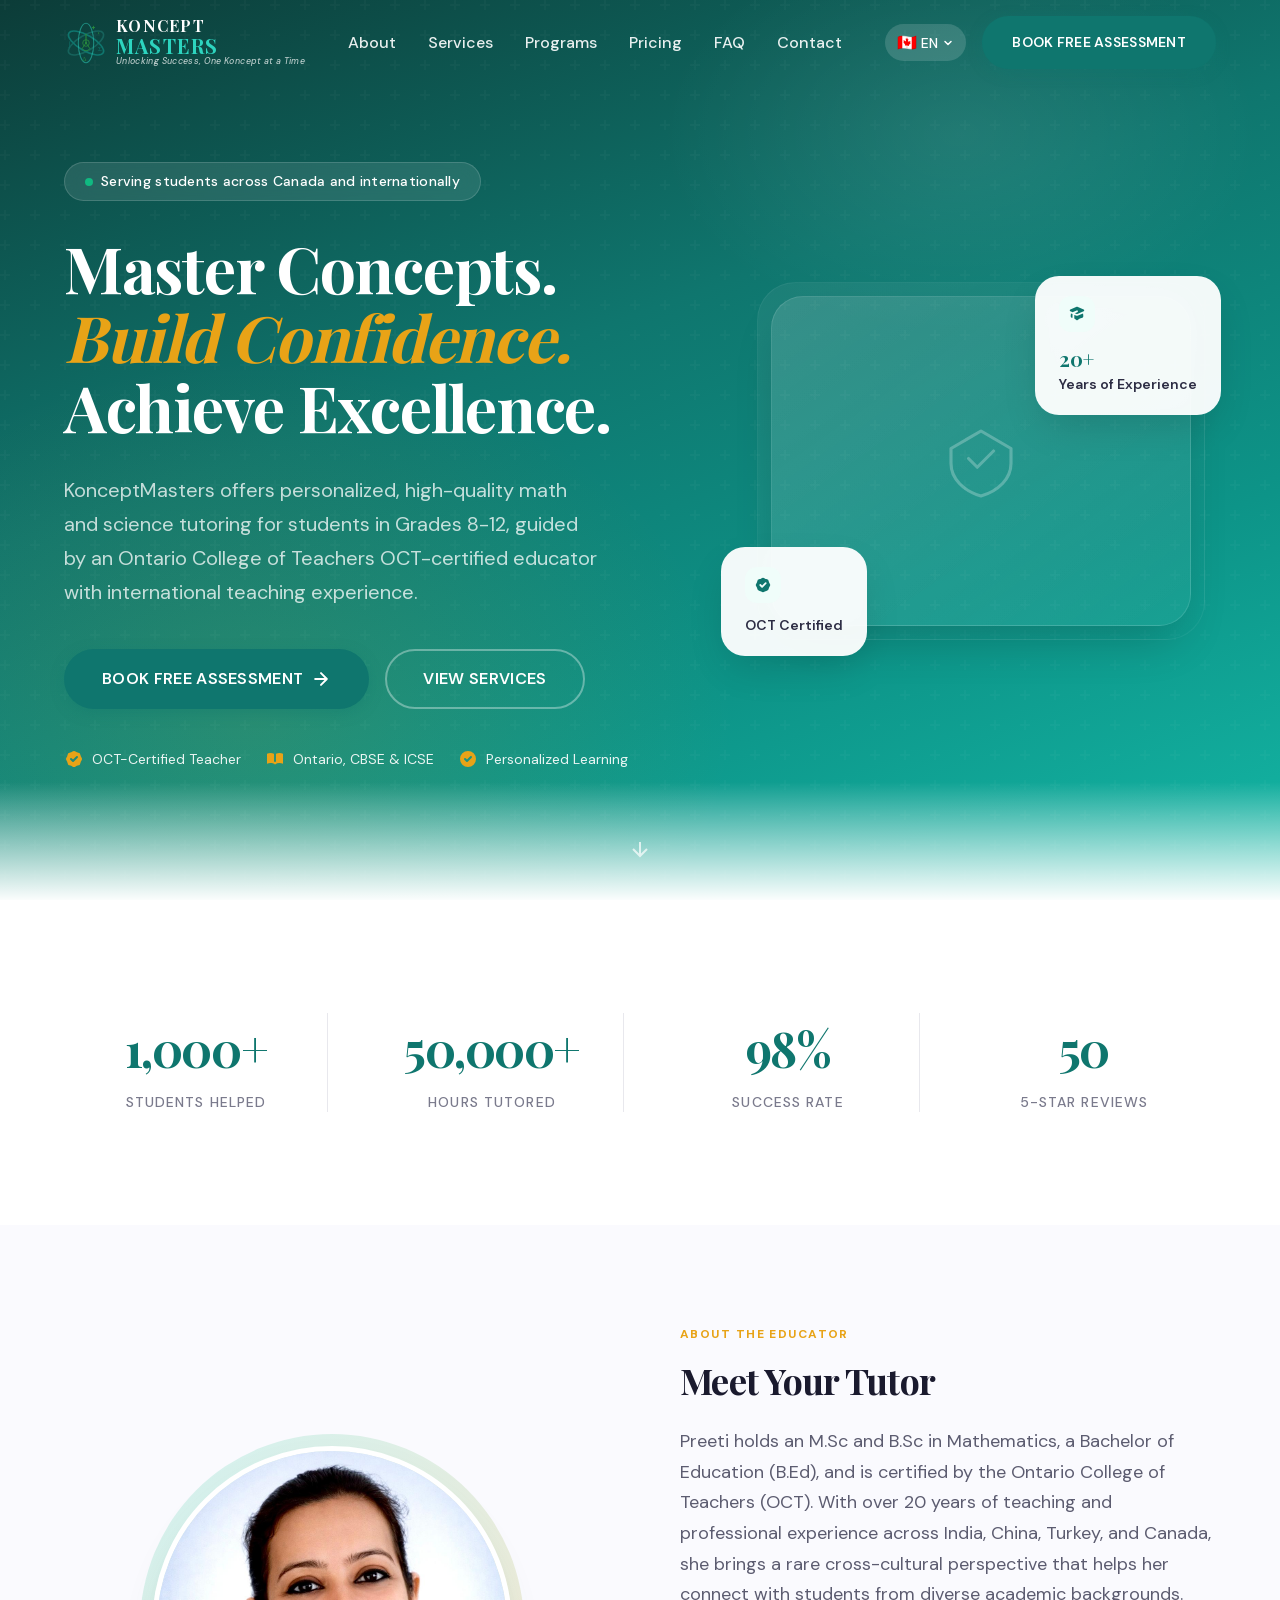
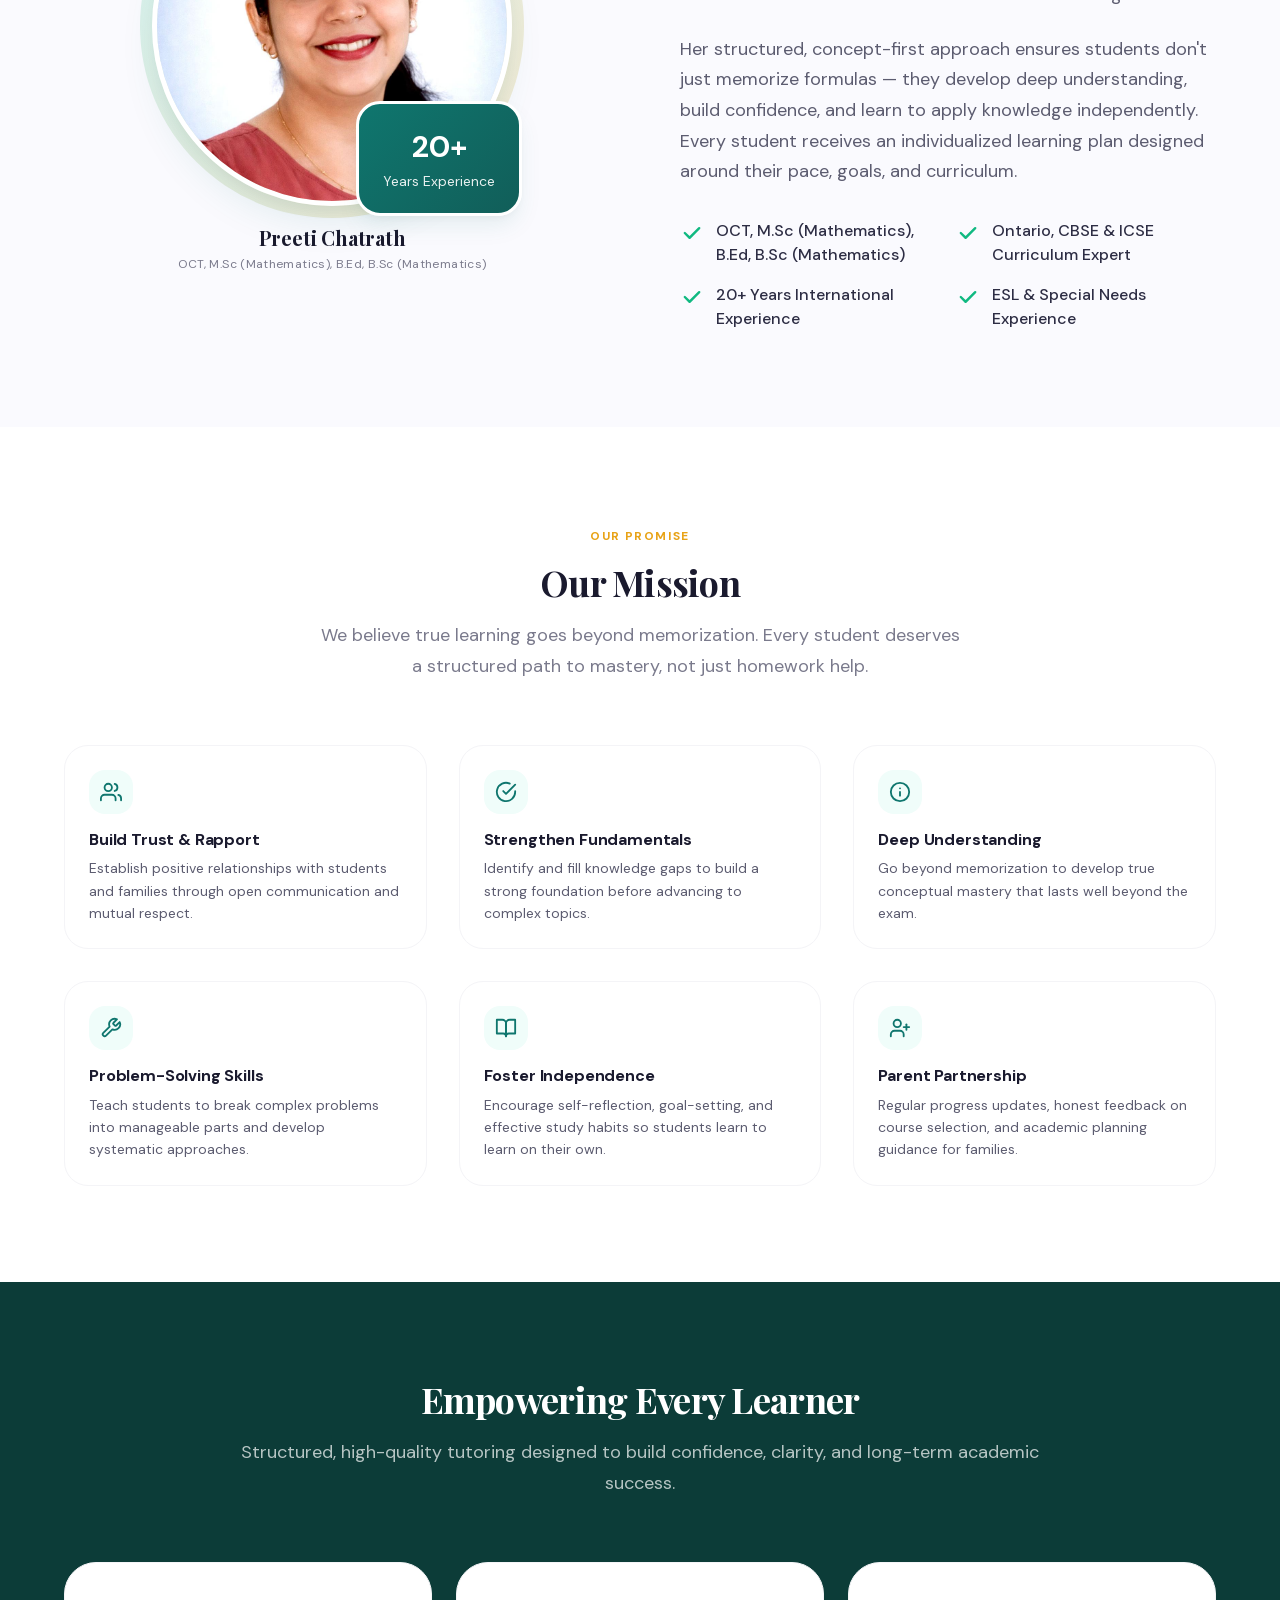
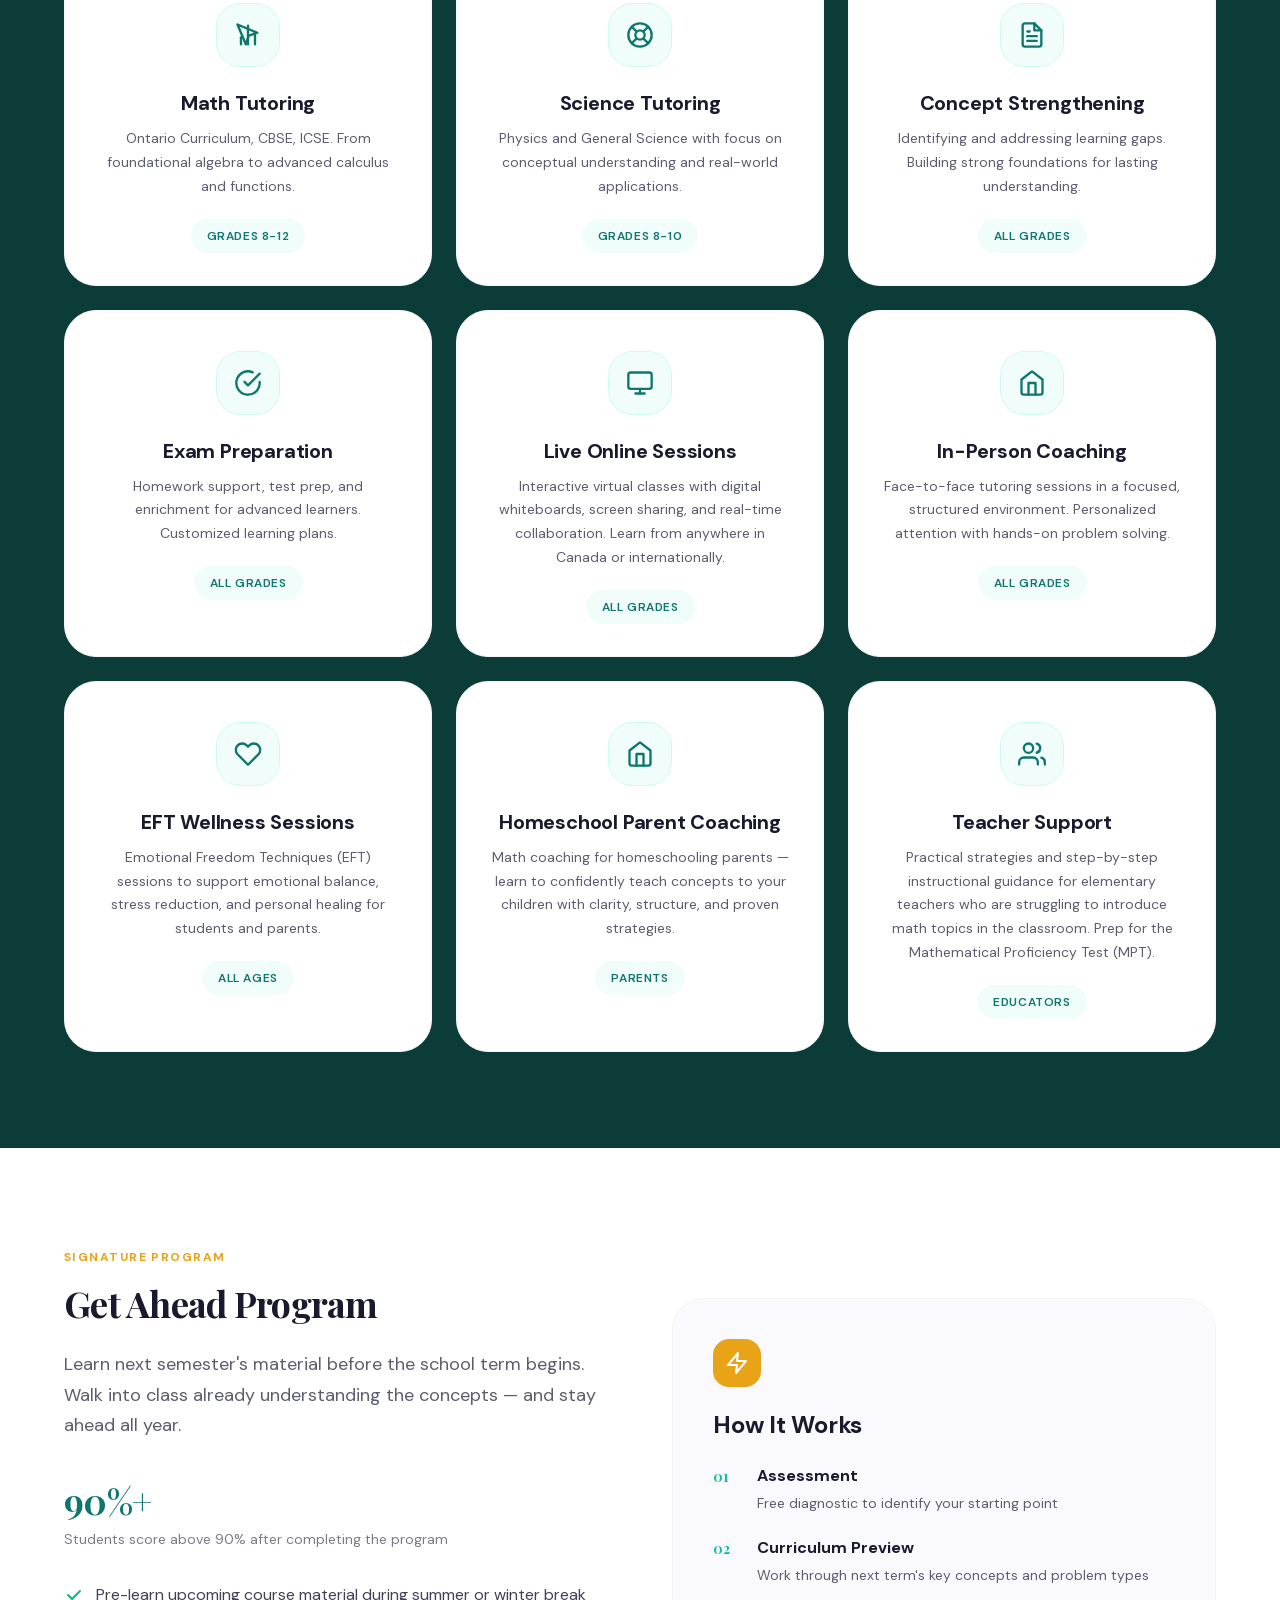
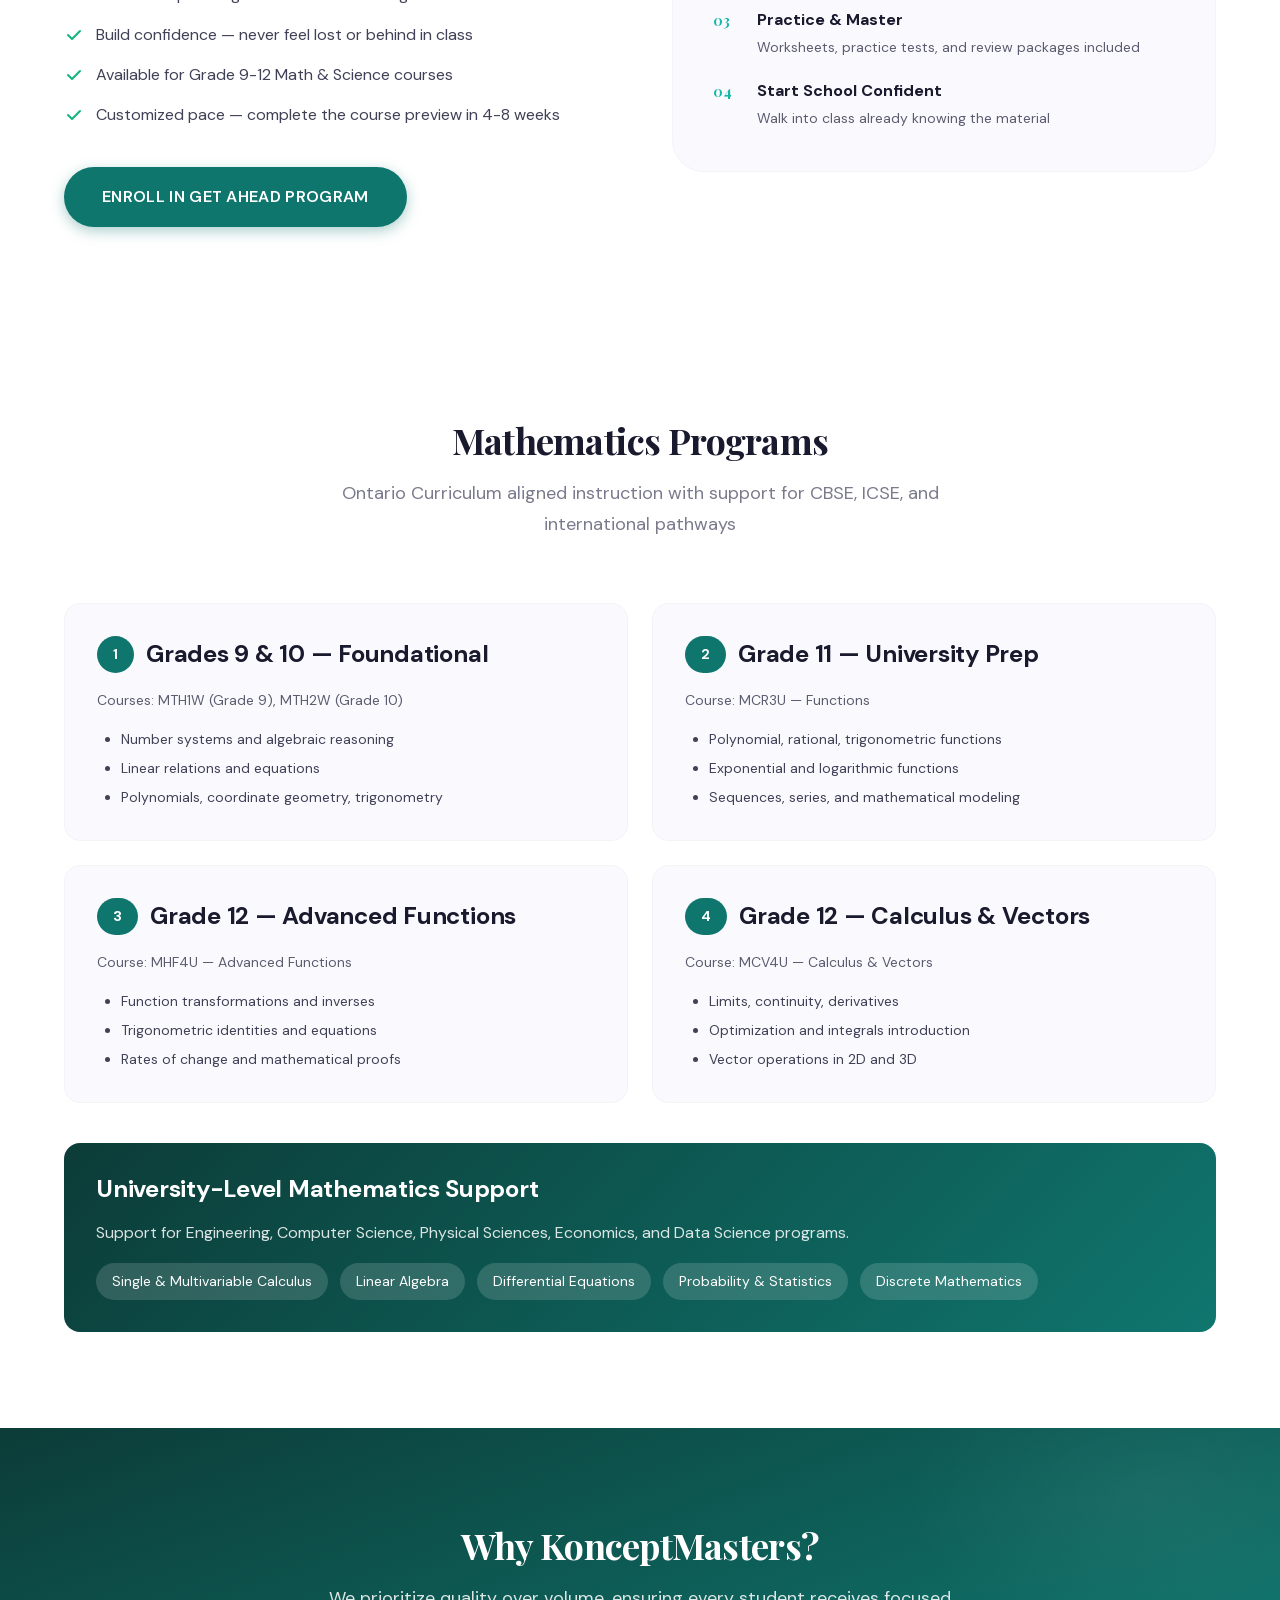
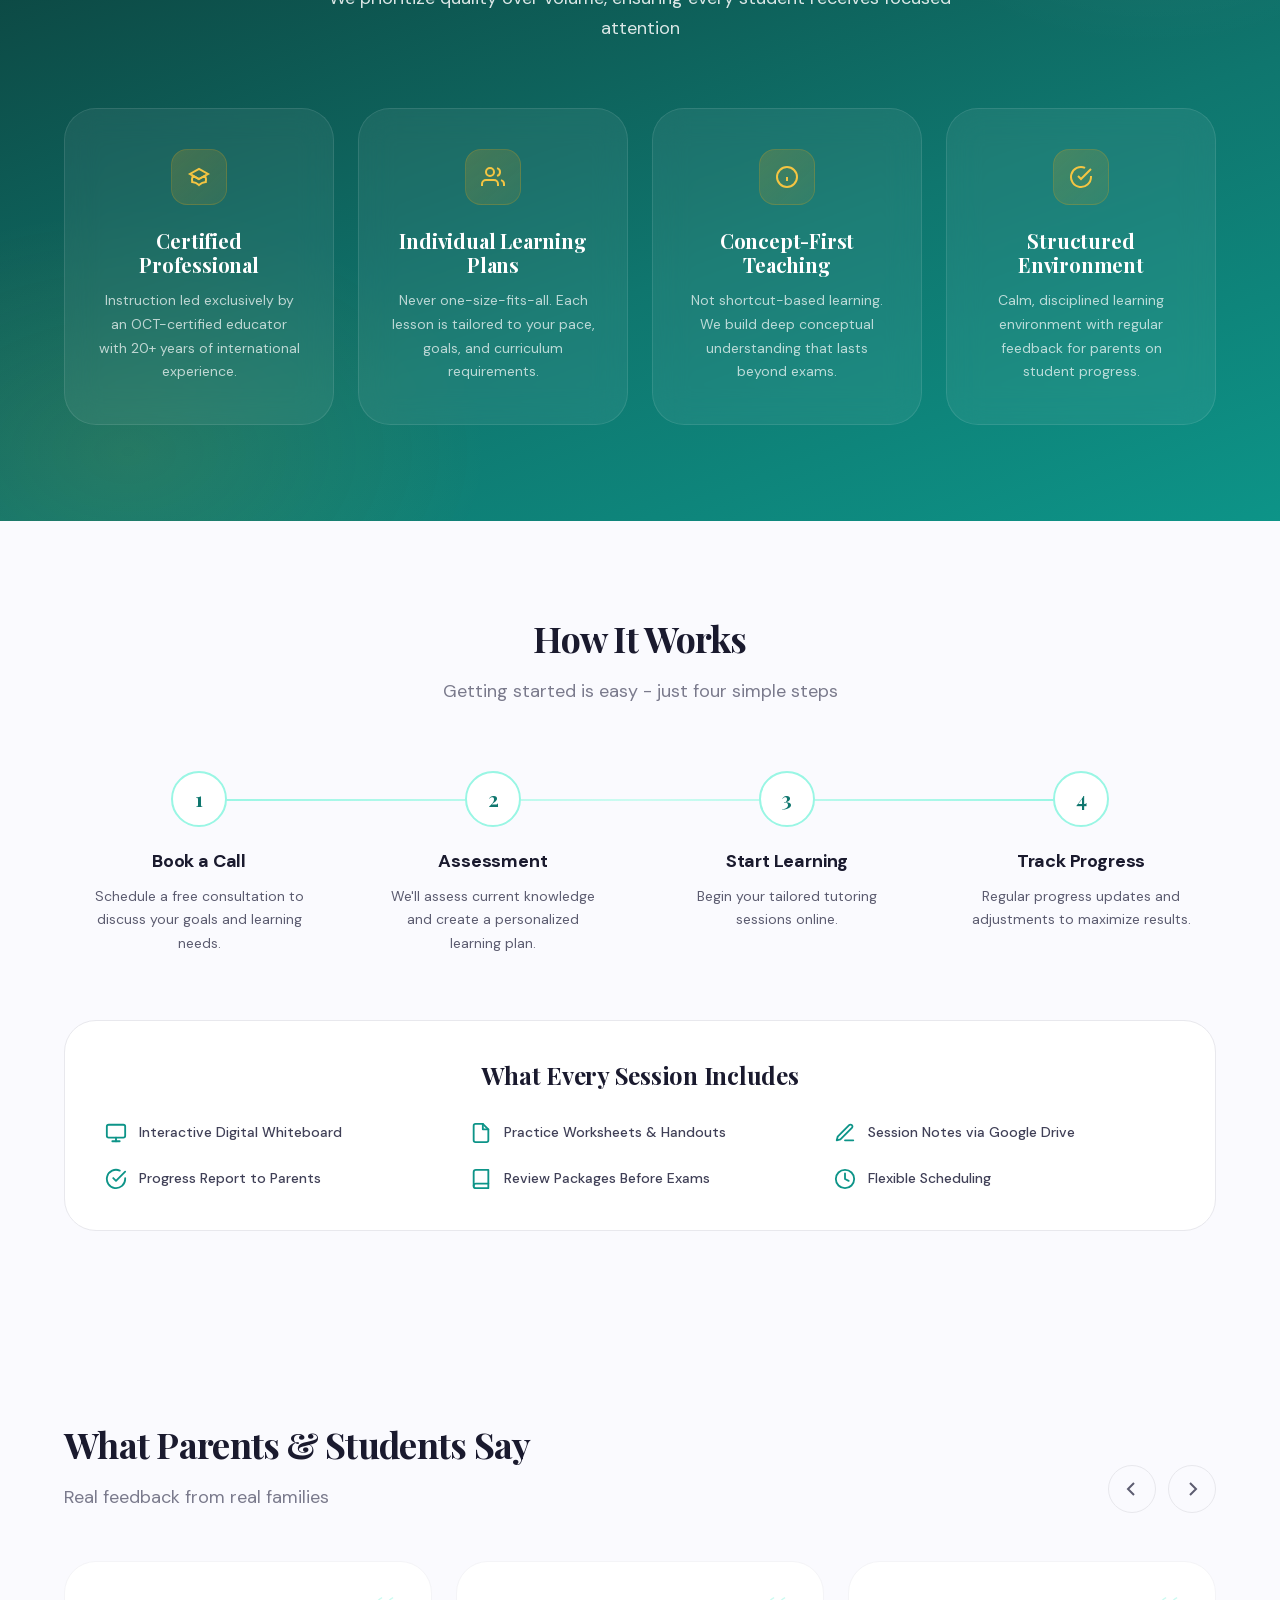
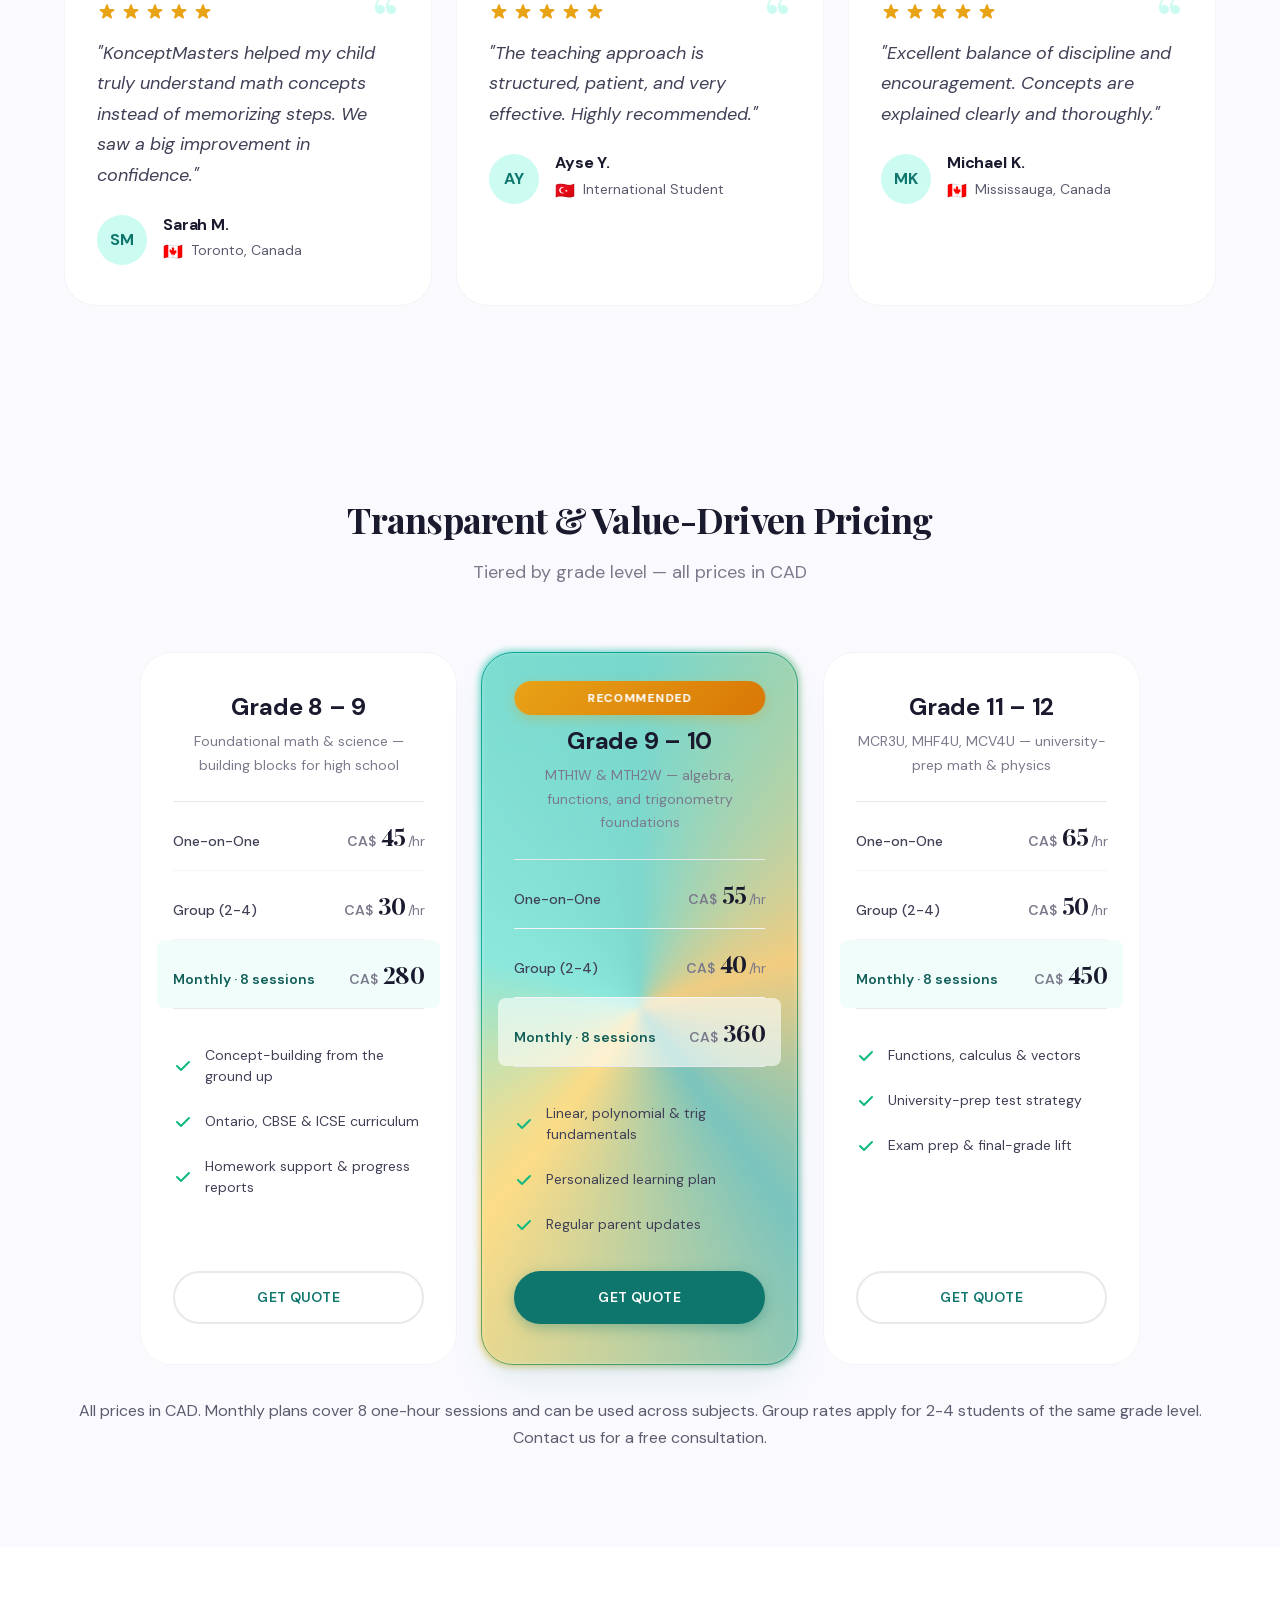
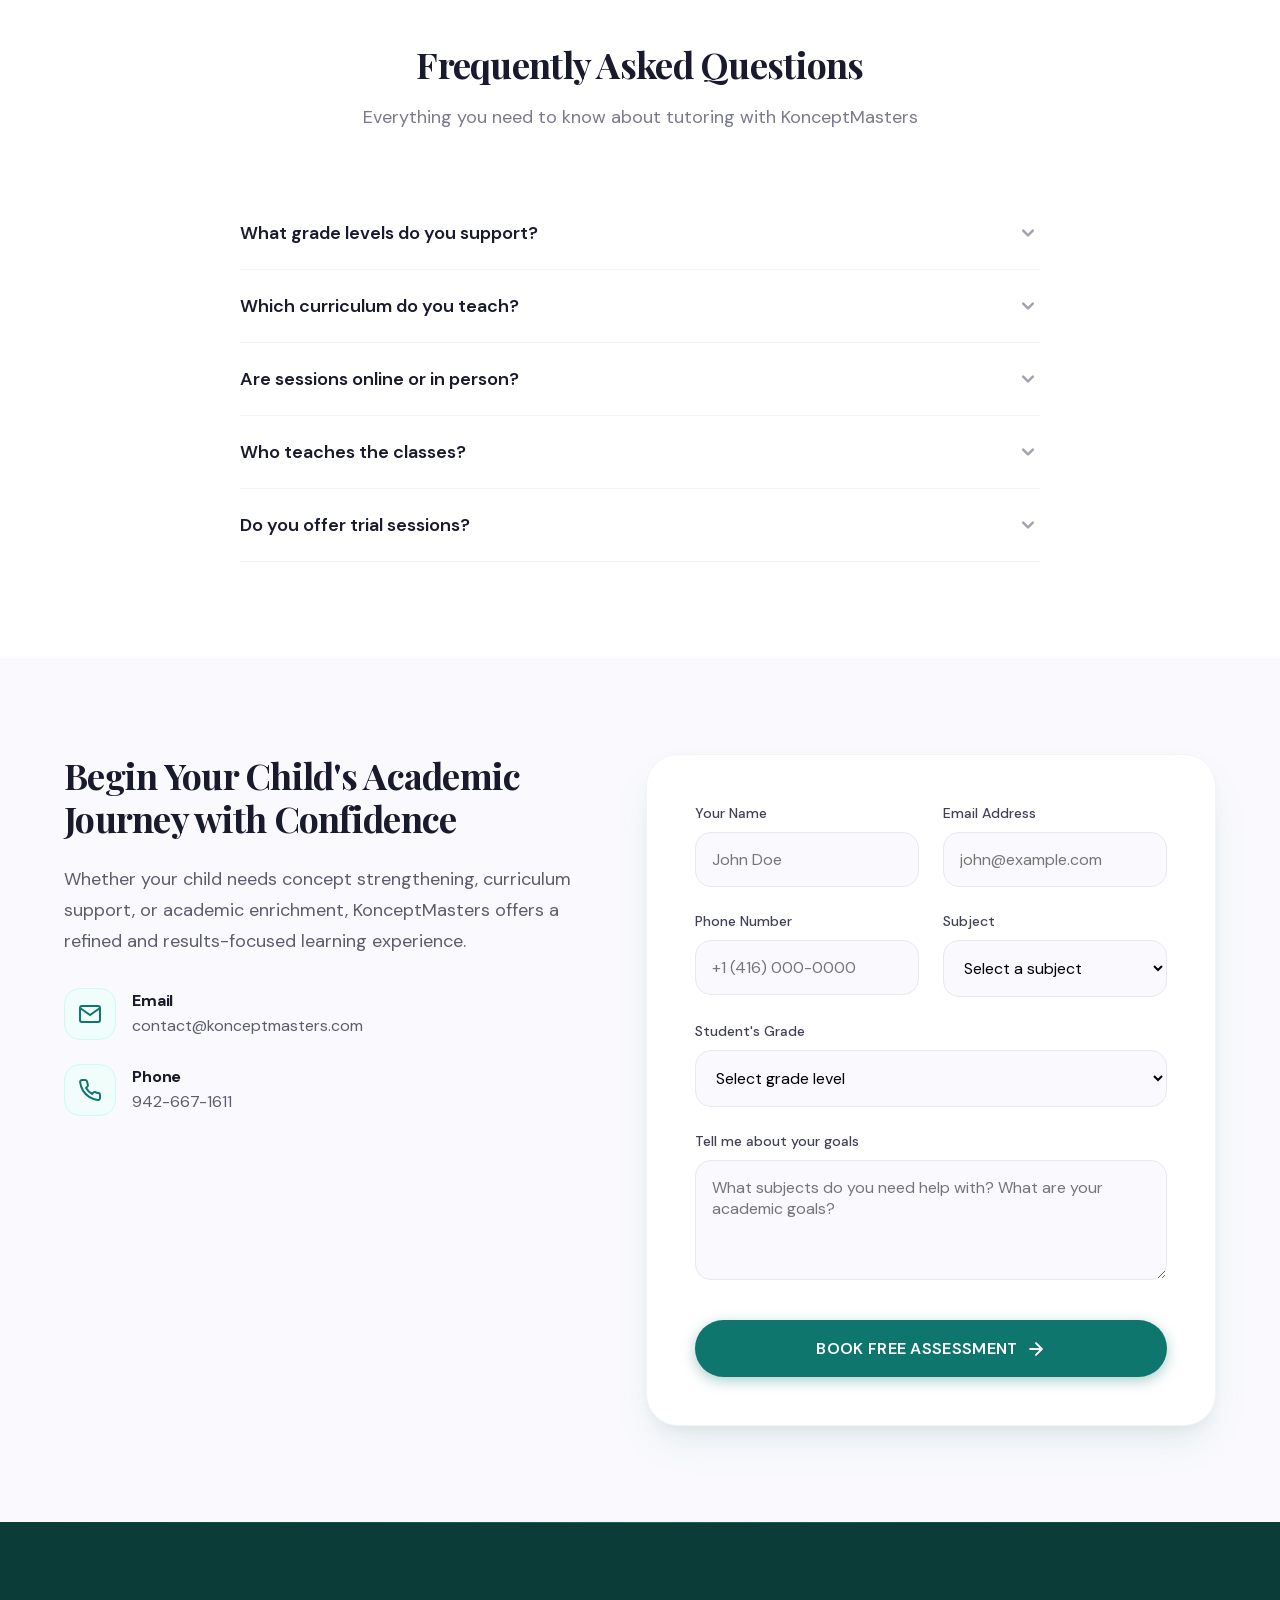
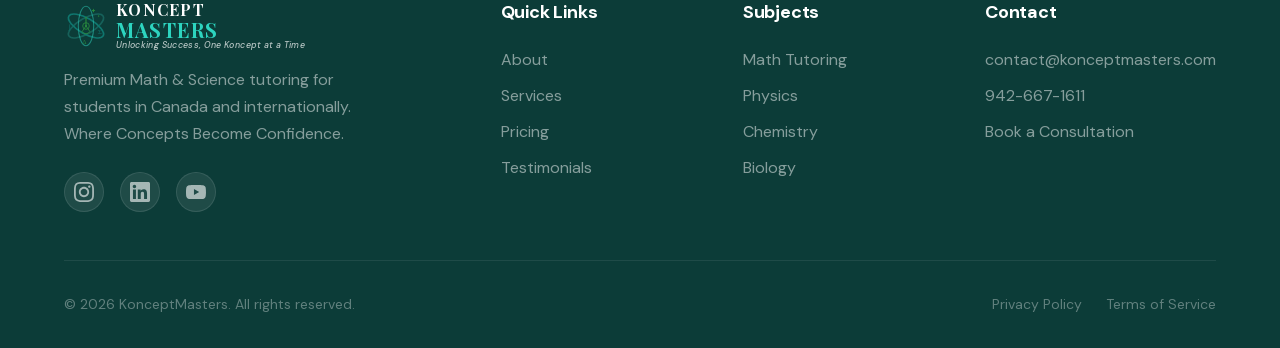
==== commit b2b3c313: "feat(seo): self-host fonts and target Canada/Turkey/China per T-008 - Self-host DM Sans (upright + i" ====
--- a/index.html
+++ b/index.html
@@ -24,7 +24,7 @@
   <meta property="og:type" content="website">
   <meta property="og:url" content="https://konceptmasters.ca/">
   <meta property="og:title" content="KonceptMasters - Expert Math & Science Tutoring">
-  <meta property="og:description" content="Premium Math & Science tutoring by an OCT-certified educator with 20+ years experience. Ontario, CBSE & ICSE curriculum support. Serving students across Canada and internationally.">
+  <meta property="og:description" content="Premium Math & Science tutoring by an OCT-certified educator with 20+ years experience. Ontario, CBSE & ICSE curriculum support. Live online tutoring for students in Canada, Turkey, China and worldwide.">
   <meta property="og:image" content="https://konceptmasters.ca/assets/images/og-image.jpg">
   <meta property="og:image:width" content="1200">
   <meta property="og:image:height" content="630">
@@ -36,7 +36,7 @@
   <meta name="twitter:card" content="summary_large_image">
   <meta name="twitter:url" content="https://konceptmasters.ca/">
   <meta name="twitter:title" content="KonceptMasters - Expert Math & Science Tutoring">
-  <meta name="twitter:description" content="Premium Math & Science tutoring by an OCT-certified educator. Ontario, CBSE & ICSE curriculum. Serving students across Canada and internationally.">
+  <meta name="twitter:description" content="Premium Math & Science tutoring by an OCT-certified educator. Ontario, CBSE & ICSE curriculum. Live online tutoring for students in Canada, Turkey, China and worldwide.">
   <meta name="twitter:image" content="https://konceptmasters.ca/assets/images/og-image.jpg">
   <meta name="twitter:image:alt" content="KonceptMasters Tutoring Services">
 
@@ -54,17 +54,10 @@
   <link rel="icon" type="image/svg+xml" href="data:image/svg+xml,<svg xmlns='http://www.w3.org/2000/svg' viewBox='0 0 100 100'><text y='.9em' font-size='90'>📐</text></svg>">
   <link rel="apple-touch-icon" href="/assets/images/apple-touch-icon.png">
 
-  <!-- Preconnect for performance -->
-  <link rel="preconnect" href="https://fonts.googleapis.com">
-  <link rel="preconnect" href="https://fonts.gstatic.com" crossorigin>
-  <link rel="dns-prefetch" href="https://fonts.googleapis.com">
-
-  <!-- Preload critical resources -->
+  <!-- Preload critical resources (fonts are self-hosted; @font-face lives in css/styles.css) -->
   <link rel="preload" href="css/styles.css" as="style">
-  <link rel="preload" href="https://fonts.googleapis.com/css2?family=DM+Sans:ital,opsz,wght@0,9..40,300;400;500;600;700&family=Playfair+Display:wght@500;600;700&display=swap" as="style">
-
-  <!-- Fonts -->
-  <link href="https://fonts.googleapis.com/css2?family=DM+Sans:ital,opsz,wght@0,9..40,300..700;1,9..40,300..700&family=Playfair+Display:wght@500;600;700&display=swap" rel="stylesheet">
+  <link rel="preload" href="assets/fonts/dm-sans-latin.woff2" as="font" type="font/woff2" crossorigin>
+  <link rel="preload" href="assets/fonts/playfair-display-latin.woff2" as="font" type="font/woff2" crossorigin>
 
   <!-- Stylesheets -->
   <link rel="stylesheet" href="css/styles.css">
@@ -86,7 +79,7 @@
       "height": 512
     },
     "image": "https://konceptmasters.ca/assets/images/og-image.jpg",
-    "description": "Premium Math & Science tutoring by an OCT-certified educator with 20+ years experience. Ontario, CBSE & ICSE curriculum. Serving students across Canada and internationally.",
+    "description": "Premium Math & Science tutoring by an OCT-certified educator with 20+ years experience. Ontario, CBSE & ICSE curriculum. Live online tutoring for students in Canada, Turkey, China and worldwide.",
     "email": "contact@konceptmasters.com",
     "telephone": "+1-942-667-1611",
     "address": {
@@ -99,6 +92,14 @@
       {
         "@type": "Country",
         "name": "Canada"
+      },
+      {
+        "@type": "Country",
+        "name": "Turkey"
+      },
+      {
+        "@type": "Country",
+        "name": "China"
       },
       {
         "@type": "Country",
@@ -168,12 +169,34 @@
     "@id": "https://konceptmasters.ca/#tutoring-service",
     "serviceType": "Tutoring",
     "name": "High School Math & Science Tutoring",
-    "description": "Personalized one-on-one tutoring for high school students in Mathematics, Physics, Chemistry, and Biology. Available online and in-person.",
+    "description": "Personalized one-on-one tutoring for high school students in Mathematics, Physics, Chemistry, and Biology. Live online sessions for students in Canada, Turkey, China and worldwide, plus in-person coaching.",
     "provider": {
       "@type": "EducationalOrganization",
       "@id": "https://konceptmasters.ca/#organization"
     },
-    "areaServed": ["Canada", "Turkey"],
+    "areaServed": [
+      {
+        "@type": "Country",
+        "name": "Canada"
+      },
+      {
+        "@type": "Country",
+        "name": "Turkey"
+      },
+      {
+        "@type": "Country",
+        "name": "China"
+      },
+      {
+        "@type": "Country",
+        "name": "India"
+      }
+    ],
+    "availableChannel": {
+      "@type": "ServiceChannel",
+      "name": "Live online sessions",
+      "availableLanguage": "English"
+    },
     "hasOfferCatalog": {
       "@type": "OfferCatalog",
       "name": "Tutoring Packages by Grade",
--- a/css/styles.css
+++ b/css/styles.css
@@ -2,6 +2,60 @@
    KONCEPTMASTERS - Main Stylesheet
    Premium Tutoring Website
    ============================================ */
+
+/* ============================================
+   0. FONTS (self-hosted: Google Fonts is blocked in China)
+   DM Sans + Playfair Display, SIL OFL 1.1 — see assets/fonts/OFL-*.txt
+   latin + latin-ext subsets together cover Turkish (ğ ş ı İ)
+   ============================================ */
+@font-face {
+  font-family: 'DM Sans';
+  font-style: italic;
+  font-weight: 300 700;
+  font-display: swap;
+  src: url('../assets/fonts/dm-sans-italic-latin-ext.woff2') format('woff2');
+  unicode-range: U+0100-02BA, U+02BD-02C5, U+02C7-02CC, U+02CE-02D7, U+02DD-02FF, U+0304, U+0308, U+0329, U+1D00-1DBF, U+1E00-1E9F, U+1EF2-1EFF, U+2020, U+20A0-20AB, U+20AD-20C4, U+2113, U+2C60-2C7F, U+A720-A7FF;
+}
+@font-face {
+  font-family: 'DM Sans';
+  font-style: italic;
+  font-weight: 300 700;
+  font-display: swap;
+  src: url('../assets/fonts/dm-sans-italic-latin.woff2') format('woff2');
+  unicode-range: U+0000-00FF, U+0131, U+0152-0153, U+02BB-02BC, U+02C6, U+02DA, U+02DC, U+0304, U+0308, U+0329, U+2000-206F, U+20AC, U+2122, U+2191, U+2193, U+2212, U+2215, U+FEFF, U+FFFD;
+}
+@font-face {
+  font-family: 'DM Sans';
+  font-style: normal;
+  font-weight: 300 700;
+  font-display: swap;
+  src: url('../assets/fonts/dm-sans-latin-ext.woff2') format('woff2');
+  unicode-range: U+0100-02BA, U+02BD-02C5, U+02C7-02CC, U+02CE-02D7, U+02DD-02FF, U+0304, U+0308, U+0329, U+1D00-1DBF, U+1E00-1E9F, U+1EF2-1EFF, U+2020, U+20A0-20AB, U+20AD-20C4, U+2113, U+2C60-2C7F, U+A720-A7FF;
+}
+@font-face {
+  font-family: 'DM Sans';
+  font-style: normal;
+  font-weight: 300 700;
+  font-display: swap;
+  src: url('../assets/fonts/dm-sans-latin.woff2') format('woff2');
+  unicode-range: U+0000-00FF, U+0131, U+0152-0153, U+02BB-02BC, U+02C6, U+02DA, U+02DC, U+0304, U+0308, U+0329, U+2000-206F, U+20AC, U+2122, U+2191, U+2193, U+2212, U+2215, U+FEFF, U+FFFD;
+}
+@font-face {
+  font-family: 'Playfair Display';
+  font-style: normal;
+  font-weight: 500 700;
+  font-display: swap;
+  src: url('../assets/fonts/playfair-display-latin-ext.woff2') format('woff2');
+  unicode-range: U+0100-02BA, U+02BD-02C5, U+02C7-02CC, U+02CE-02D7, U+02DD-02FF, U+0304, U+0308, U+0329, U+1D00-1DBF, U+1E00-1E9F, U+1EF2-1EFF, U+2020, U+20A0-20AB, U+20AD-20C4, U+2113, U+2C60-2C7F, U+A720-A7FF;
+}
+@font-face {
+  font-family: 'Playfair Display';
+  font-style: normal;
+  font-weight: 500 700;
+  font-display: swap;
+  src: url('../assets/fonts/playfair-display-latin.woff2') format('woff2');
+  unicode-range: U+0000-00FF, U+0131, U+0152-0153, U+02BB-02BC, U+02C6, U+02DA, U+02DC, U+0304, U+0308, U+0329, U+2000-206F, U+20AC, U+2122, U+2191, U+2193, U+2212, U+2215, U+FEFF, U+FFFD;
+}
 
 /* ============================================
    1. CSS VARIABLES (Design System)
--- a/css/styles.css
+++ b/css/styles.css
@@ -2,6 +2,60 @@
    KONCEPTMASTERS - Main Stylesheet
    Premium Tutoring Website
    ============================================ */
+
+/* ============================================
+   0. FONTS (self-hosted: Google Fonts is blocked in China)
+   DM Sans + Playfair Display, SIL OFL 1.1 — see assets/fonts/OFL-*.txt
+   latin + latin-ext subsets together cover Turkish (ğ ş ı İ)
+   ============================================ */
+@font-face {
+  font-family: 'DM Sans';
+  font-style: italic;
+  font-weight: 300 700;
+  font-display: swap;
+  src: url('../assets/fonts/dm-sans-italic-latin-ext.woff2') format('woff2');
+  unicode-range: U+0100-02BA, U+02BD-02C5, U+02C7-02CC, U+02CE-02D7, U+02DD-02FF, U+0304, U+0308, U+0329, U+1D00-1DBF, U+1E00-1E9F, U+1EF2-1EFF, U+2020, U+20A0-20AB, U+20AD-20C4, U+2113, U+2C60-2C7F, U+A720-A7FF;
+}
+@font-face {
+  font-family: 'DM Sans';
+  font-style: italic;
+  font-weight: 300 700;
+  font-display: swap;
+  src: url('../assets/fonts/dm-sans-italic-latin.woff2') format('woff2');
+  unicode-range: U+0000-00FF, U+0131, U+0152-0153, U+02BB-02BC, U+02C6, U+02DA, U+02DC, U+0304, U+0308, U+0329, U+2000-206F, U+20AC, U+2122, U+2191, U+2193, U+2212, U+2215, U+FEFF, U+FFFD;
+}
+@font-face {
+  font-family: 'DM Sans';
+  font-style: normal;
+  font-weight: 300 700;
+  font-display: swap;
+  src: url('../assets/fonts/dm-sans-latin-ext.woff2') format('woff2');
+  unicode-range: U+0100-02BA, U+02BD-02C5, U+02C7-02CC, U+02CE-02D7, U+02DD-02FF, U+0304, U+0308, U+0329, U+1D00-1DBF, U+1E00-1E9F, U+1EF2-1EFF, U+2020, U+20A0-20AB, U+20AD-20C4, U+2113, U+2C60-2C7F, U+A720-A7FF;
+}
+@font-face {
+  font-family: 'DM Sans';
+  font-style: normal;
+  font-weight: 300 700;
+  font-display: swap;
+  src: url('../assets/fonts/dm-sans-latin.woff2') format('woff2');
+  unicode-range: U+0000-00FF, U+0131, U+0152-0153, U+02BB-02BC, U+02C6, U+02DA, U+02DC, U+0304, U+0308, U+0329, U+2000-206F, U+20AC, U+2122, U+2191, U+2193, U+2212, U+2215, U+FEFF, U+FFFD;
+}
+@font-face {
+  font-family: 'Playfair Display';
+  font-style: normal;
+  font-weight: 500 700;
+  font-display: swap;
+  src: url('../assets/fonts/playfair-display-latin-ext.woff2') format('woff2');
+  unicode-range: U+0100-02BA, U+02BD-02C5, U+02C7-02CC, U+02CE-02D7, U+02DD-02FF, U+0304, U+0308, U+0329, U+1D00-1DBF, U+1E00-1E9F, U+1EF2-1EFF, U+2020, U+20A0-20AB, U+20AD-20C4, U+2113, U+2C60-2C7F, U+A720-A7FF;
+}
+@font-face {
+  font-family: 'Playfair Display';
+  font-style: normal;
+  font-weight: 500 700;
+  font-display: swap;
+  src: url('../assets/fonts/playfair-display-latin.woff2') format('woff2');
+  unicode-range: U+0000-00FF, U+0131, U+0152-0153, U+02BB-02BC, U+02C6, U+02DA, U+02DC, U+0304, U+0308, U+0329, U+2000-206F, U+20AC, U+2122, U+2191, U+2193, U+2212, U+2215, U+FEFF, U+FFFD;
+}
 
 /* ============================================
    1. CSS VARIABLES (Design System)
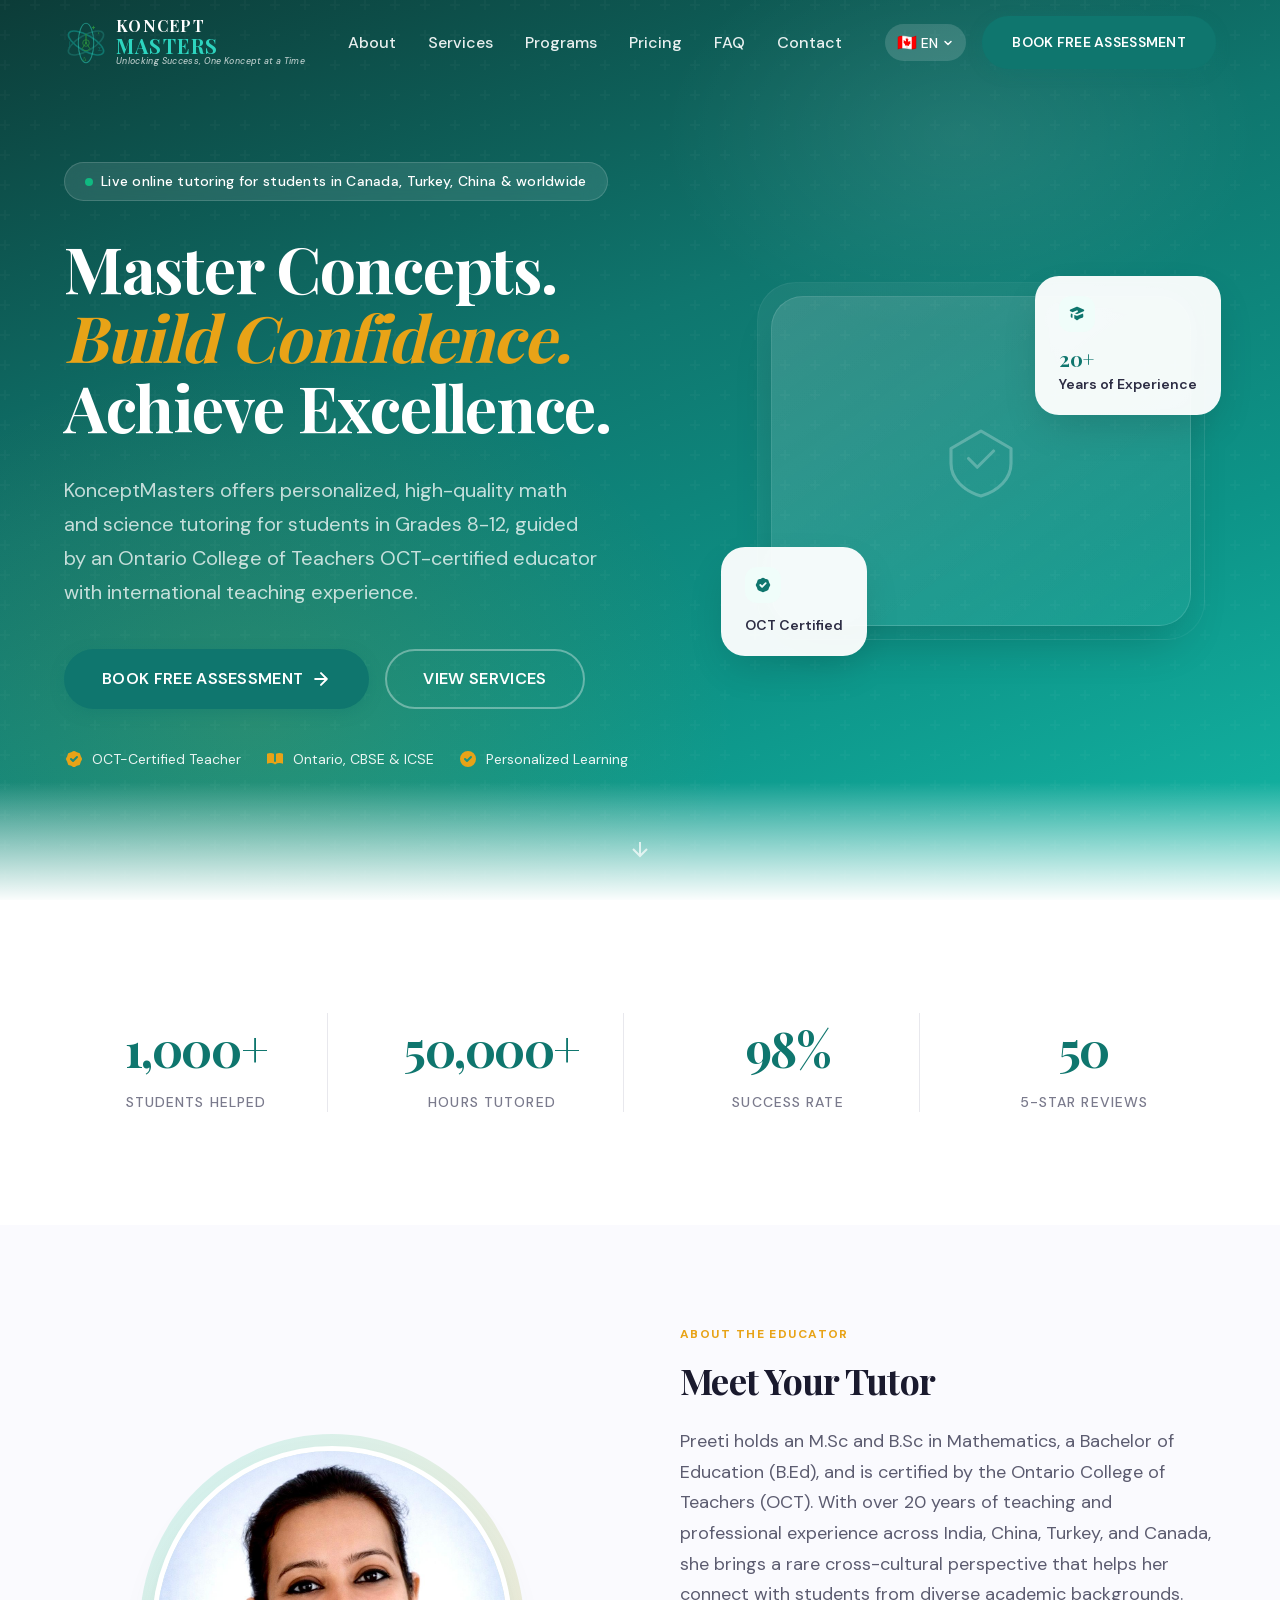
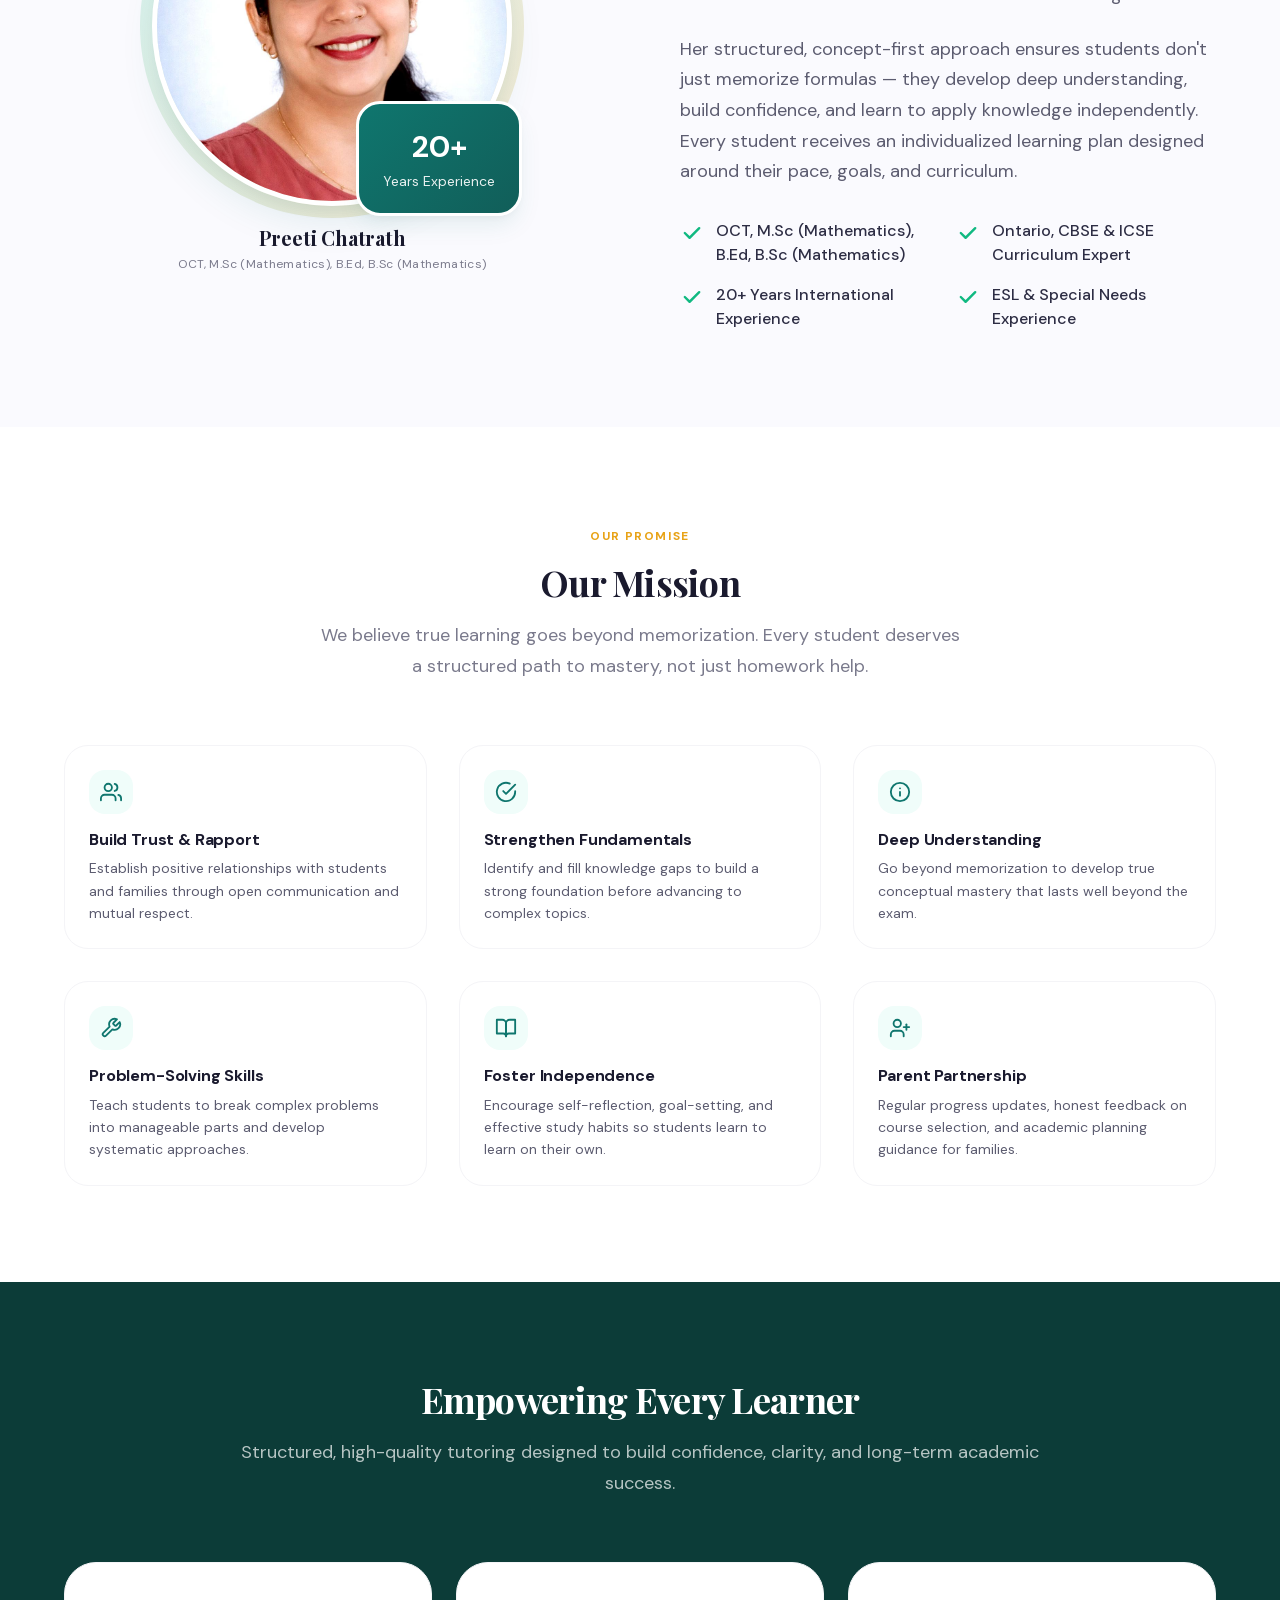
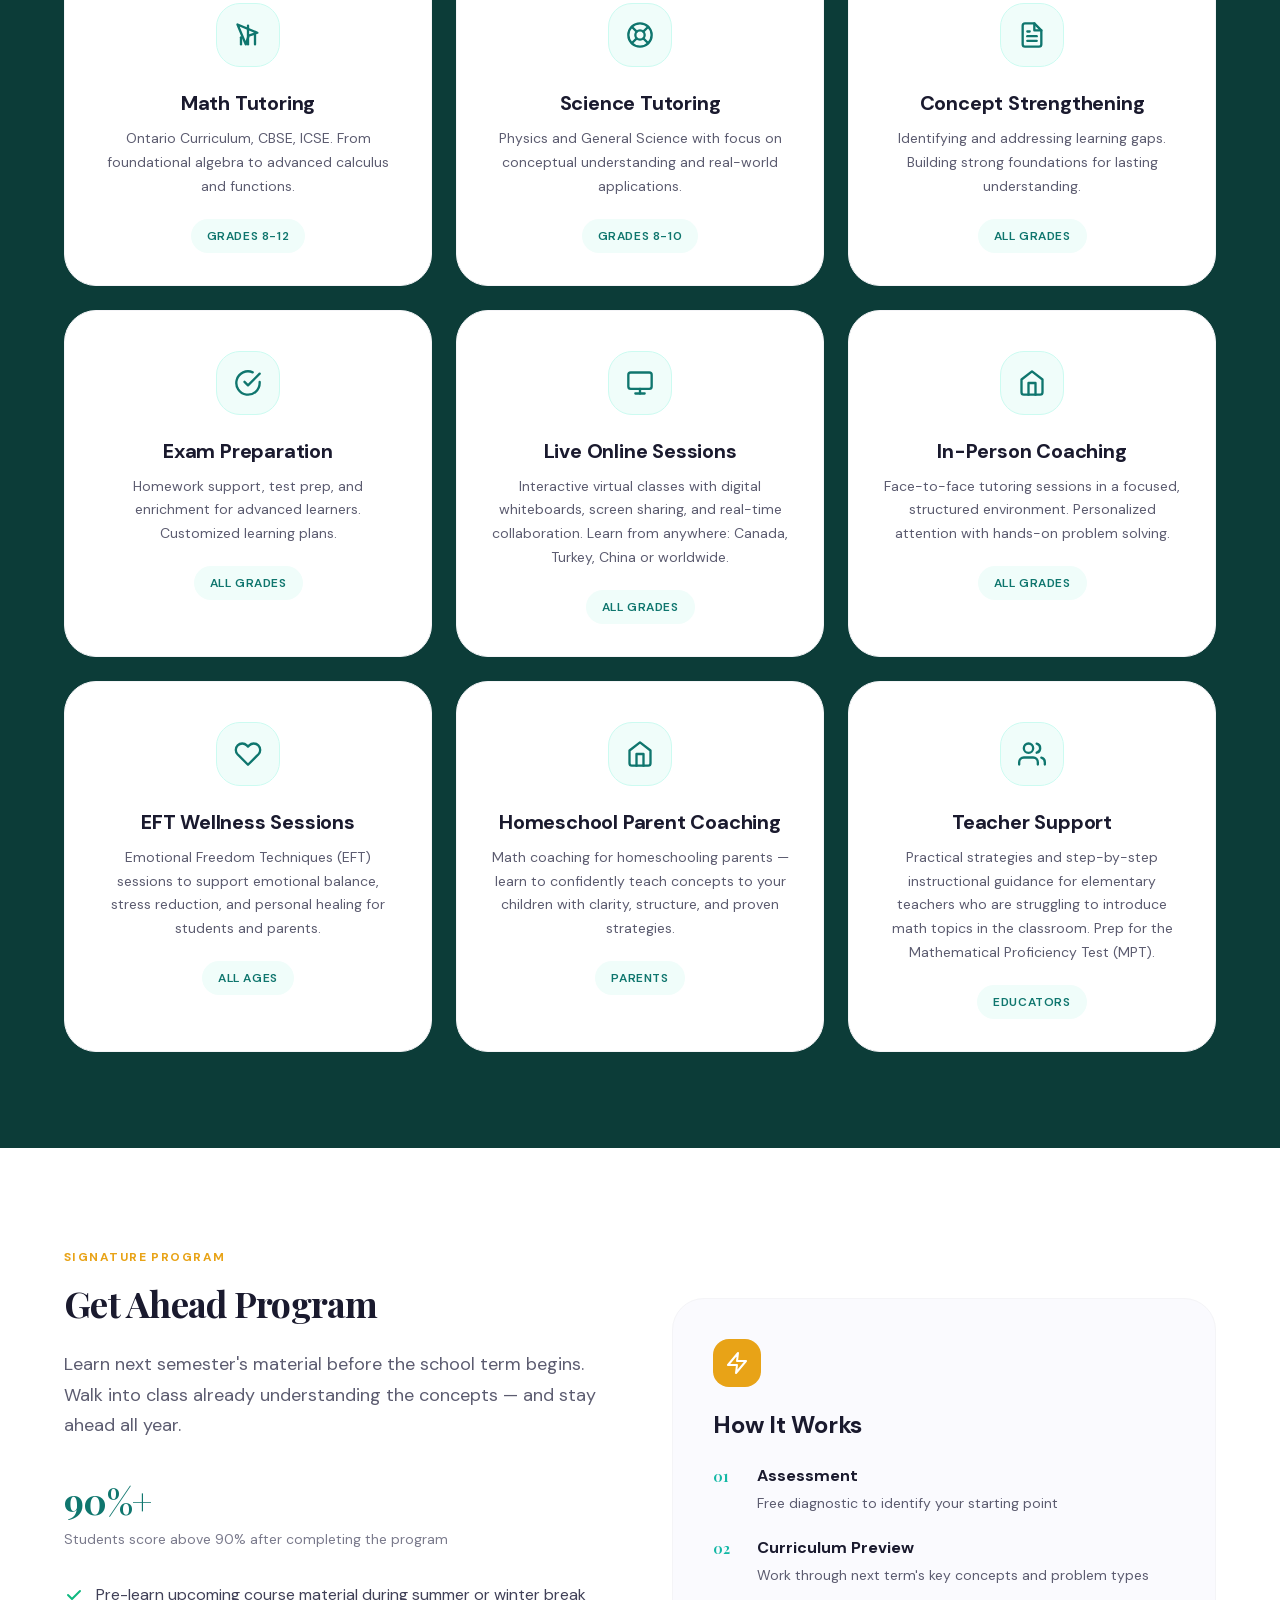
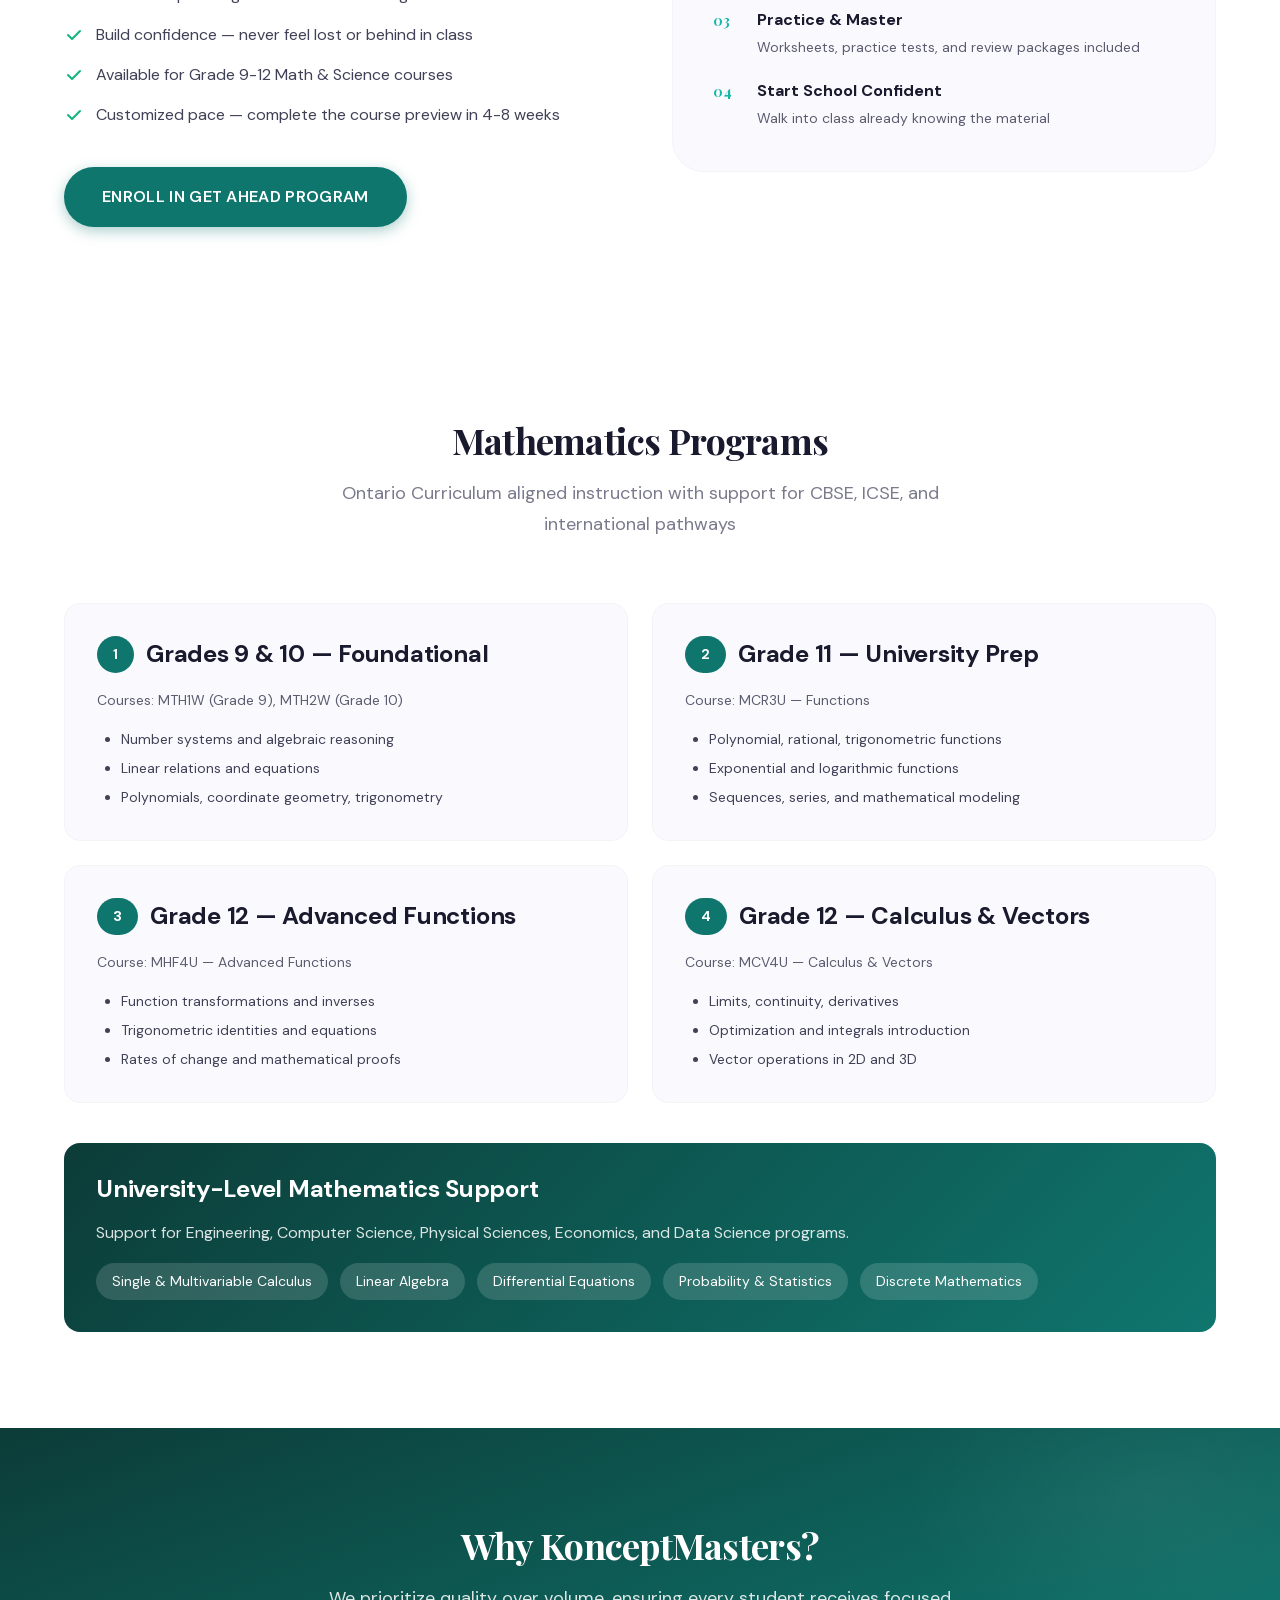
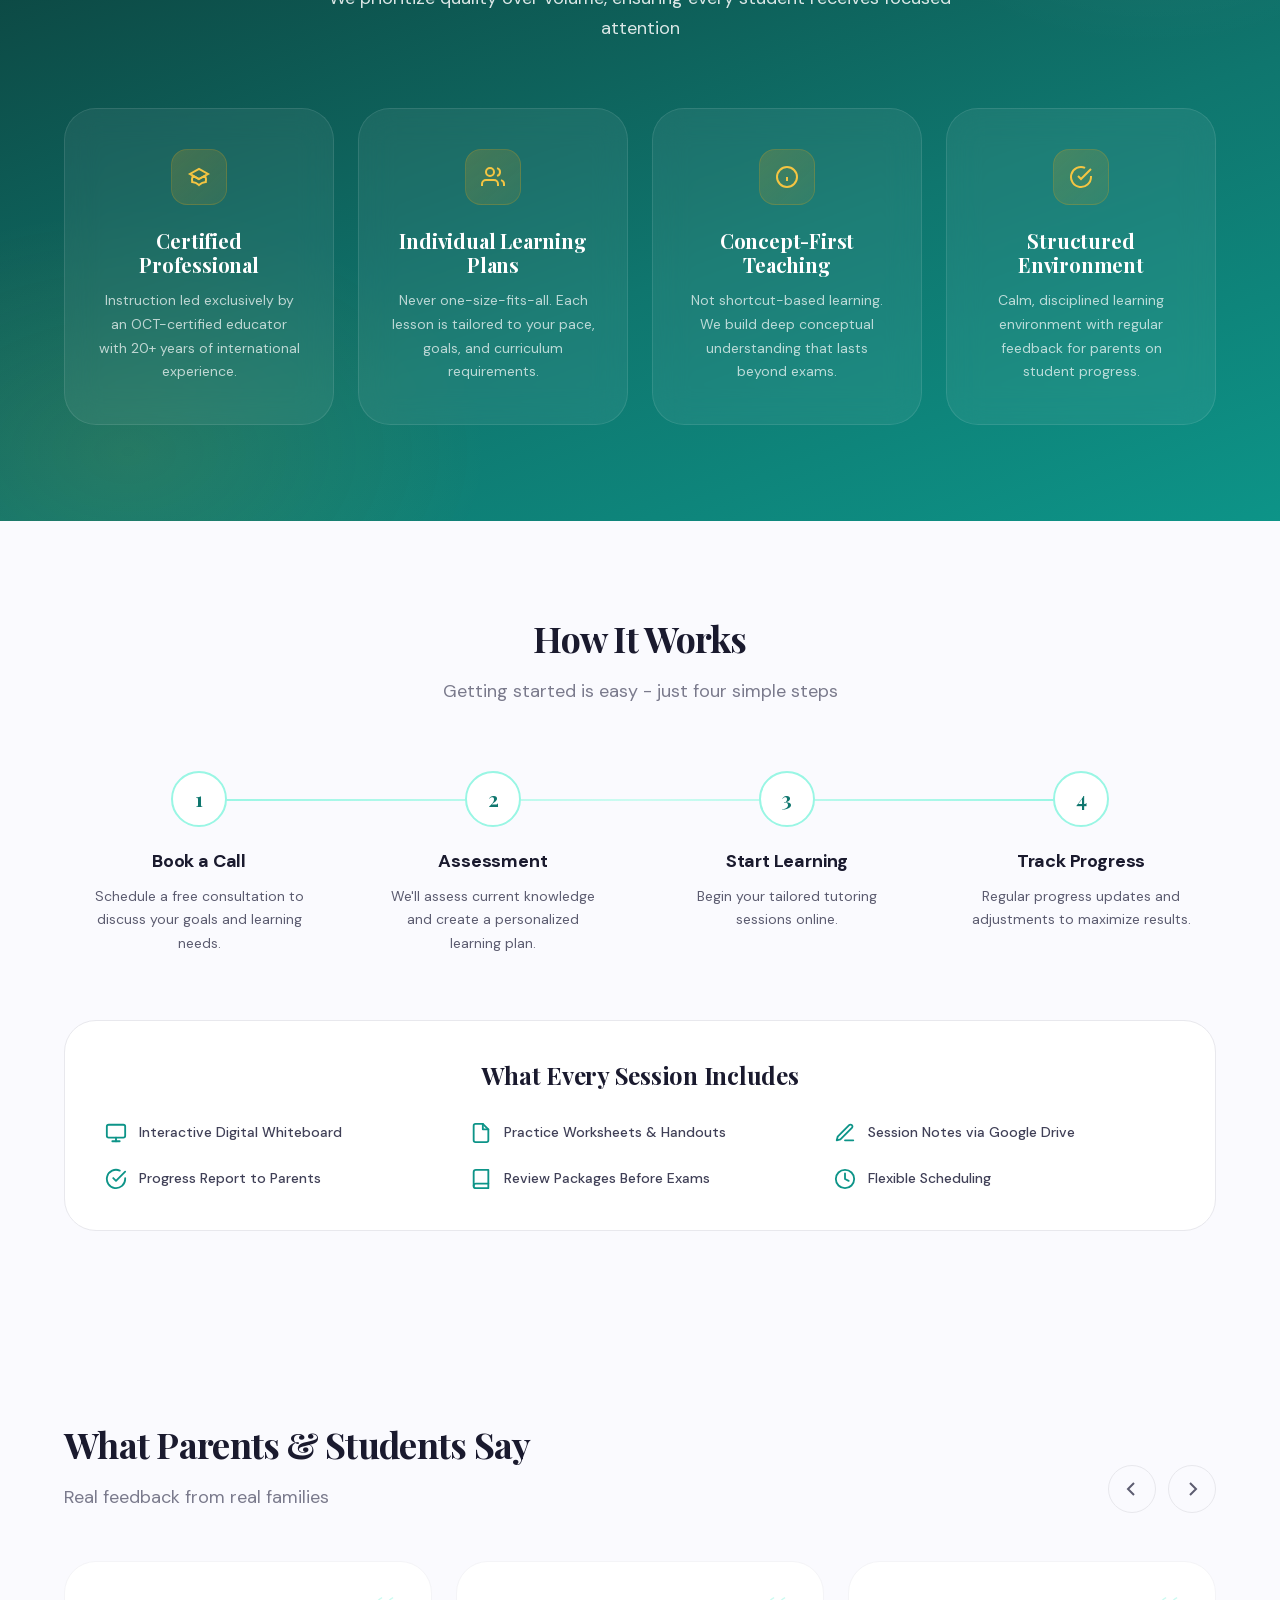
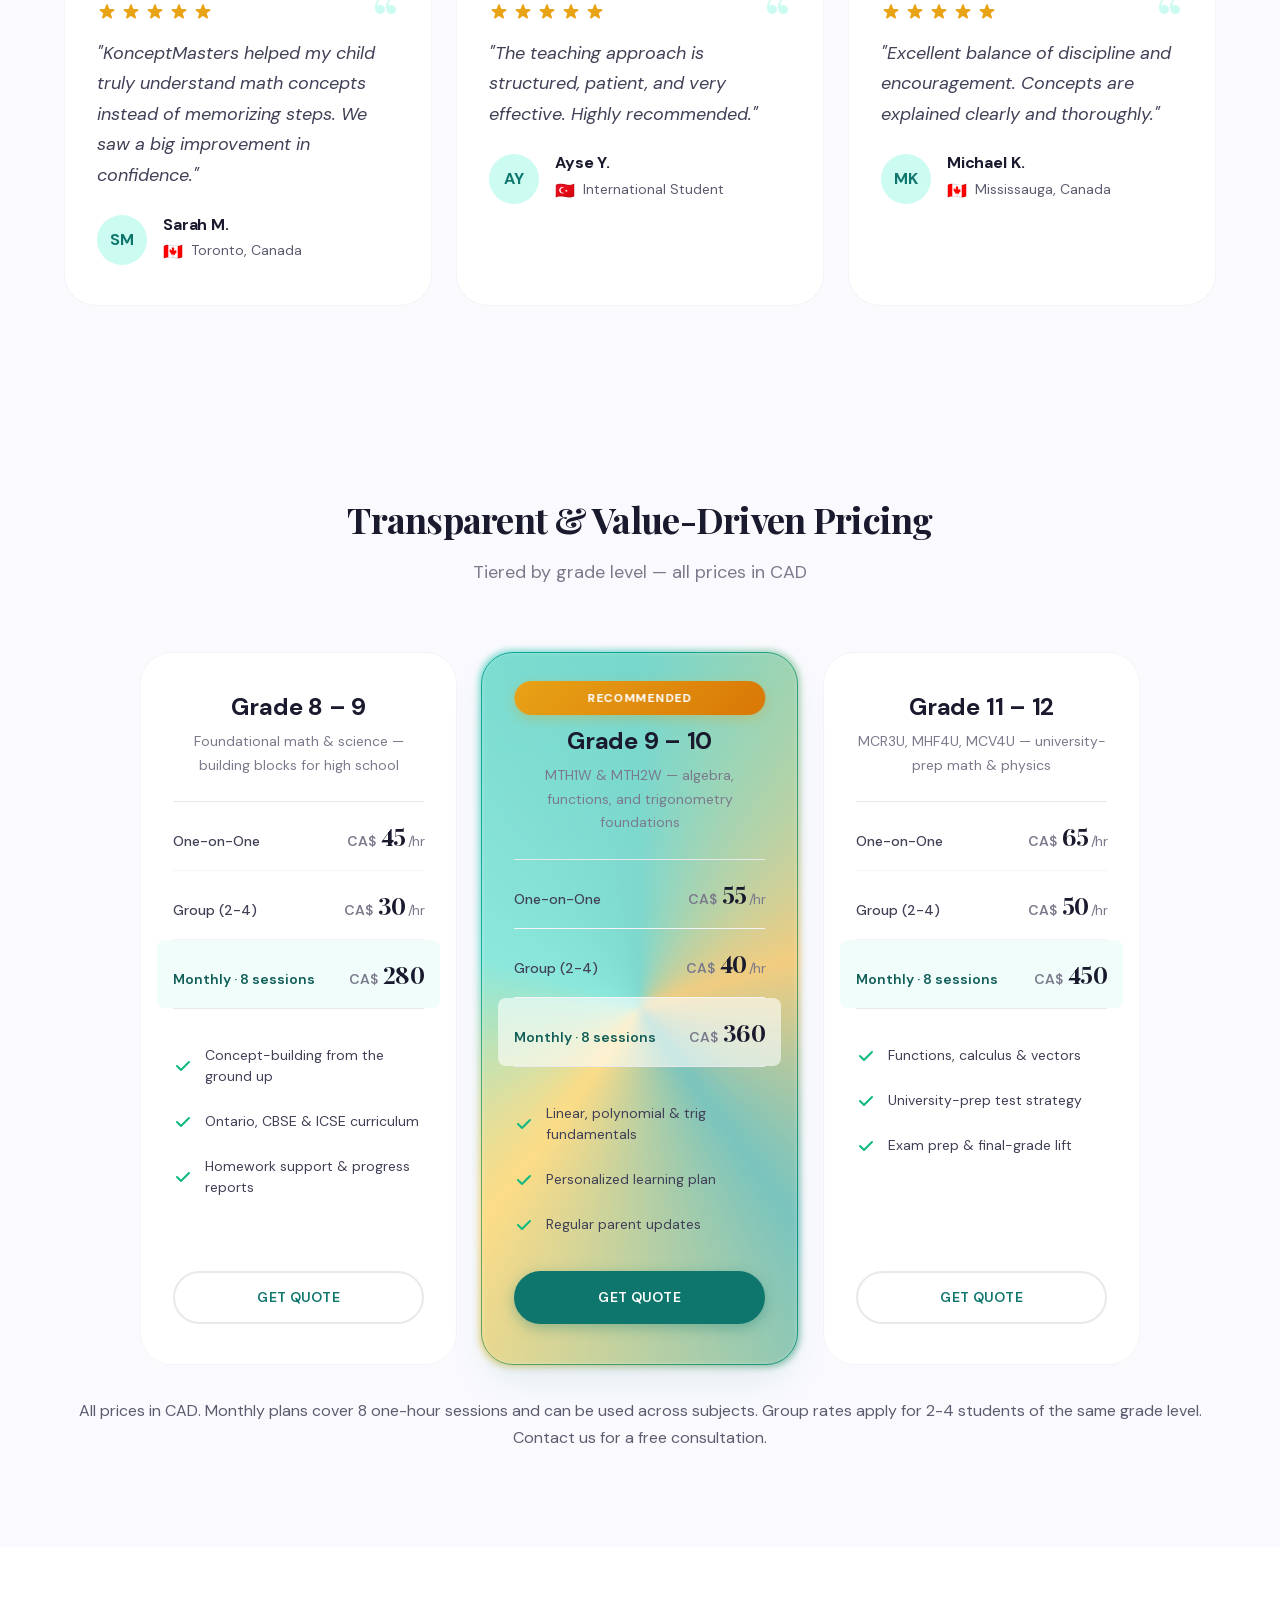
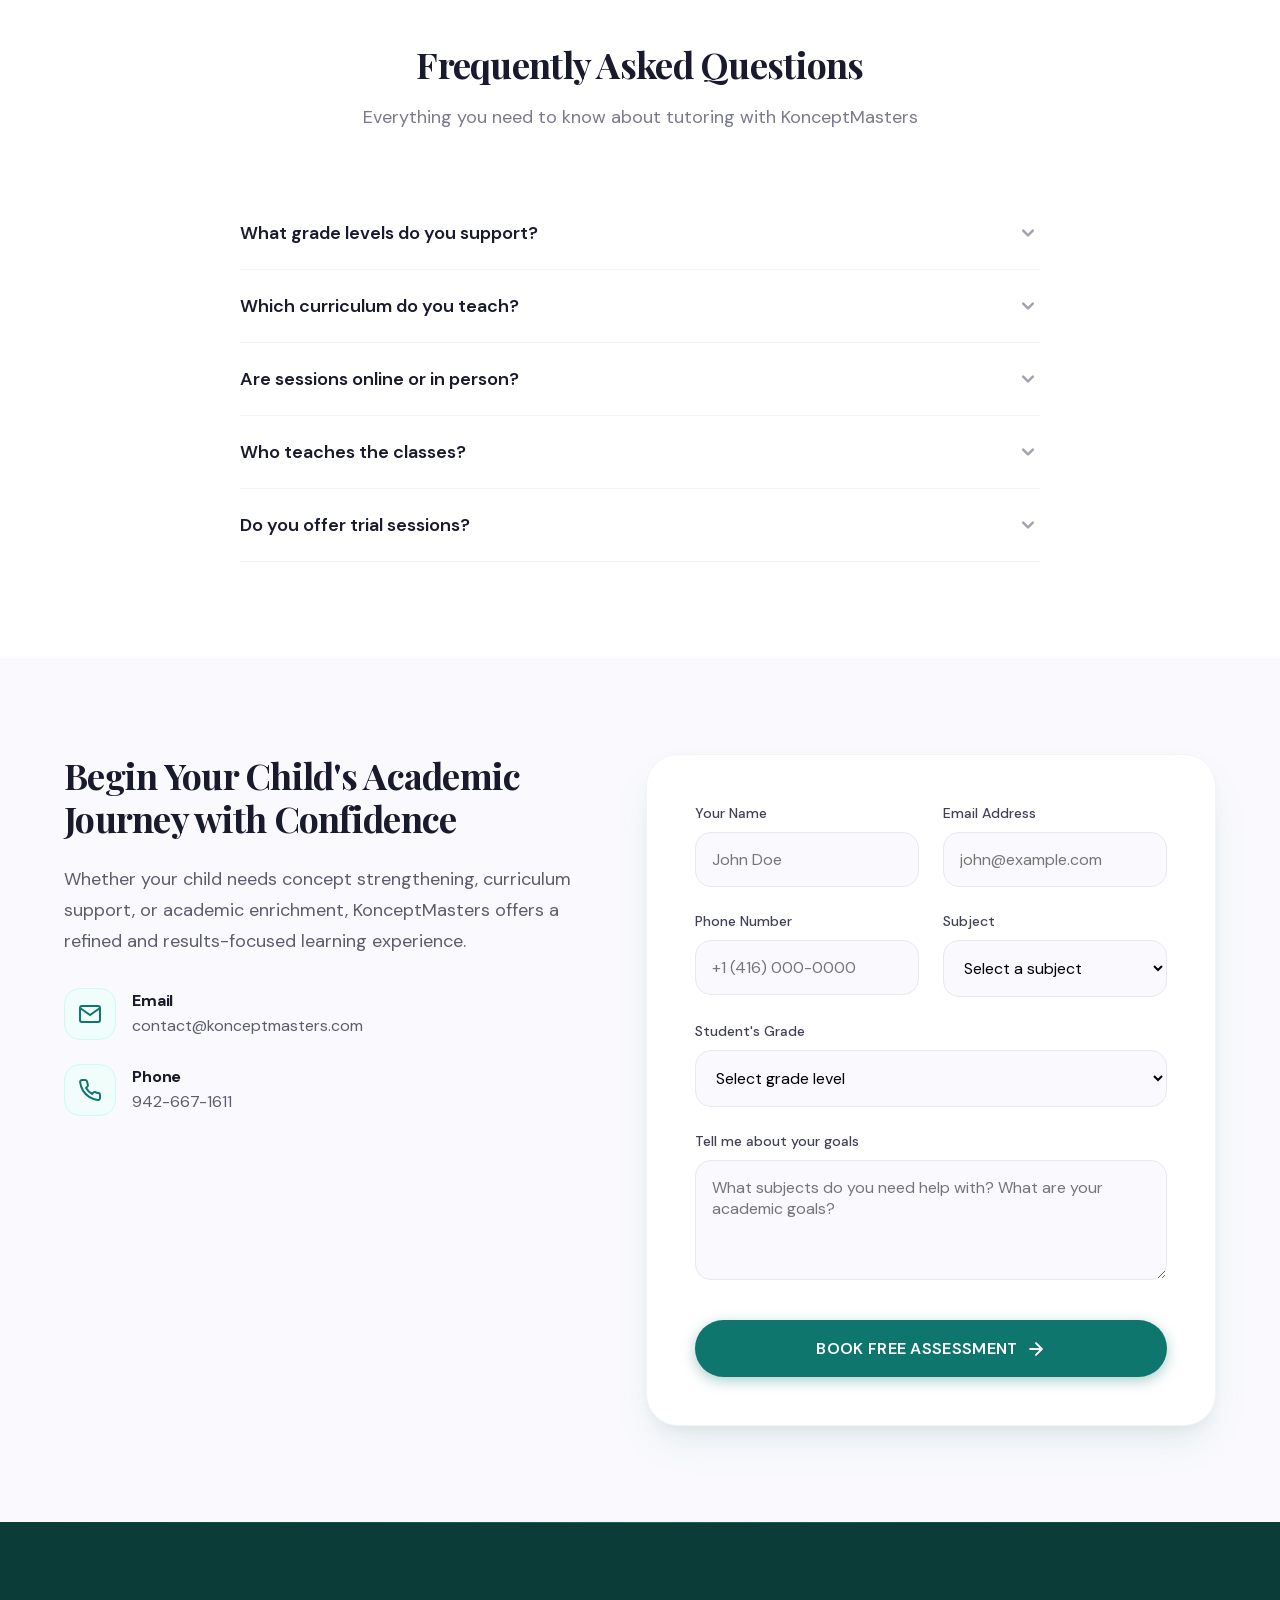
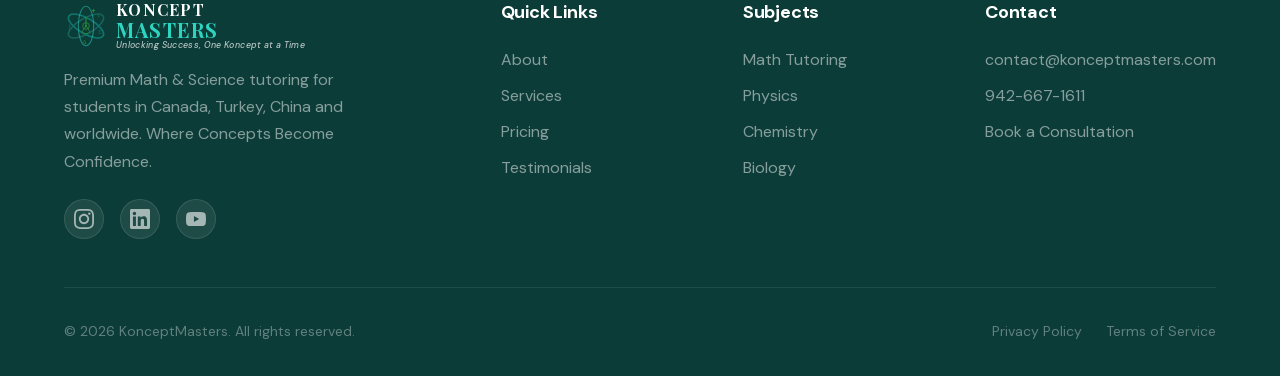
==== commit bdb526e6: "feat(copy): name Canada, Turkey, China in audience copy per T-009 Replace "Canada and internationall" ====
--- a/index.html
+++ b/index.html
@@ -39,6 +39,9 @@
   <meta name="twitter:description" content="Premium Math & Science tutoring by an OCT-certified educator. Ontario, CBSE & ICSE curriculum. Live online tutoring for students in Canada, Turkey, China and worldwide.">
   <meta name="twitter:image" content="https://konceptmasters.ca/assets/images/og-image.jpg">
   <meta name="twitter:image:alt" content="KonceptMasters Tutoring Services">
+
+  <!-- Search engine ownership verification (Google uses a DNS TXT record) -->
+  <meta name="yandex-verification" content="abdc502b051ab83f">
 
   <!-- Canonical URL -->
   <link rel="canonical" href="https://konceptmasters.ca/">
@@ -296,7 +299,7 @@
         "name": "Are sessions online or in person?",
         "acceptedAnswer": {
           "@type": "Answer",
-          "text": "Sessions are currently offered online, with interactive and engaging lessons using digital whiteboards, screen sharing, and collaborative tools. This allows us to serve students across Canada and internationally with the same high-quality instruction."
+          "text": "Sessions are currently offered online, with interactive and engaging lessons using digital whiteboards, screen sharing, and collaborative tools. This allows us to serve students in Canada, Turkey, China and worldwide with the same high-quality instruction."
         }
       },
       {
@@ -423,7 +426,7 @@
       <div class="hero-content">
         <div class="hero-badge">
           <span class="dot"></span>
-          <span data-lang="hero.badge">Serving students across Canada and internationally</span>
+          <span data-lang="hero.badge">Live online tutoring for students in Canada, Turkey, China &amp; worldwide</span>
         </div>
         <h1>
           <span data-lang="hero.title1">Master Concepts.</span>
@@ -698,7 +701,7 @@
             </svg>
           </div>
           <h3 data-lang="services.online.title">Live Online Sessions</h3>
-          <p data-lang="services.online.description">Interactive virtual classes with digital whiteboards, screen sharing, and real-time collaboration. Learn from anywhere in Canada or internationally.</p>
+          <p data-lang="services.online.description">Interactive virtual classes with digital whiteboards, screen sharing, and real-time collaboration. Learn from anywhere: Canada, Turkey, China or worldwide.</p>
           <span class="service-grades" data-lang="services.online.grades">All Grades</span>
         </div>
         <div class="service-card" data-animate="fade-up" data-delay="600">
@@ -1262,7 +1265,7 @@
           </button>
           <div class="faq-answer">
             <div class="faq-answer-content" data-lang="faq.a3">
-              Sessions are currently offered online, with interactive and engaging lessons using digital whiteboards, screen sharing, and collaborative tools. This allows us to serve students across Canada and internationally with the same high-quality instruction.
+              Sessions are currently offered online, with interactive and engaging lessons using digital whiteboards, screen sharing, and collaborative tools. This allows us to serve students in Canada, Turkey, China and worldwide with the same high-quality instruction.
             </div>
           </div>
         </div>
@@ -1400,7 +1403,7 @@
             <img src="assets/images/logo.svg" alt="KonceptMasters Logo" width="44" height="44">
             <span class="logo-text"><span class="logo-top">Koncept</span><span class="logo-bottom">Masters</span><span class="logo-tagline">Unlocking Success, One Koncept at a Time</span></span>
           </a>
-          <p data-lang="footer.description">Unlocking Success, One Koncept at a Time. Premium Math & Science tutoring for students in Canada and internationally.</p>
+          <p data-lang="footer.description">Premium Math & Science tutoring for students in Canada, Turkey, China and worldwide. Where Concepts Become Confidence.</p>
           <div class="footer-social">
             <a href="#" aria-label="Instagram" target="_blank" rel="noopener">
               <svg viewBox="0 0 24 24" fill="currentColor">
